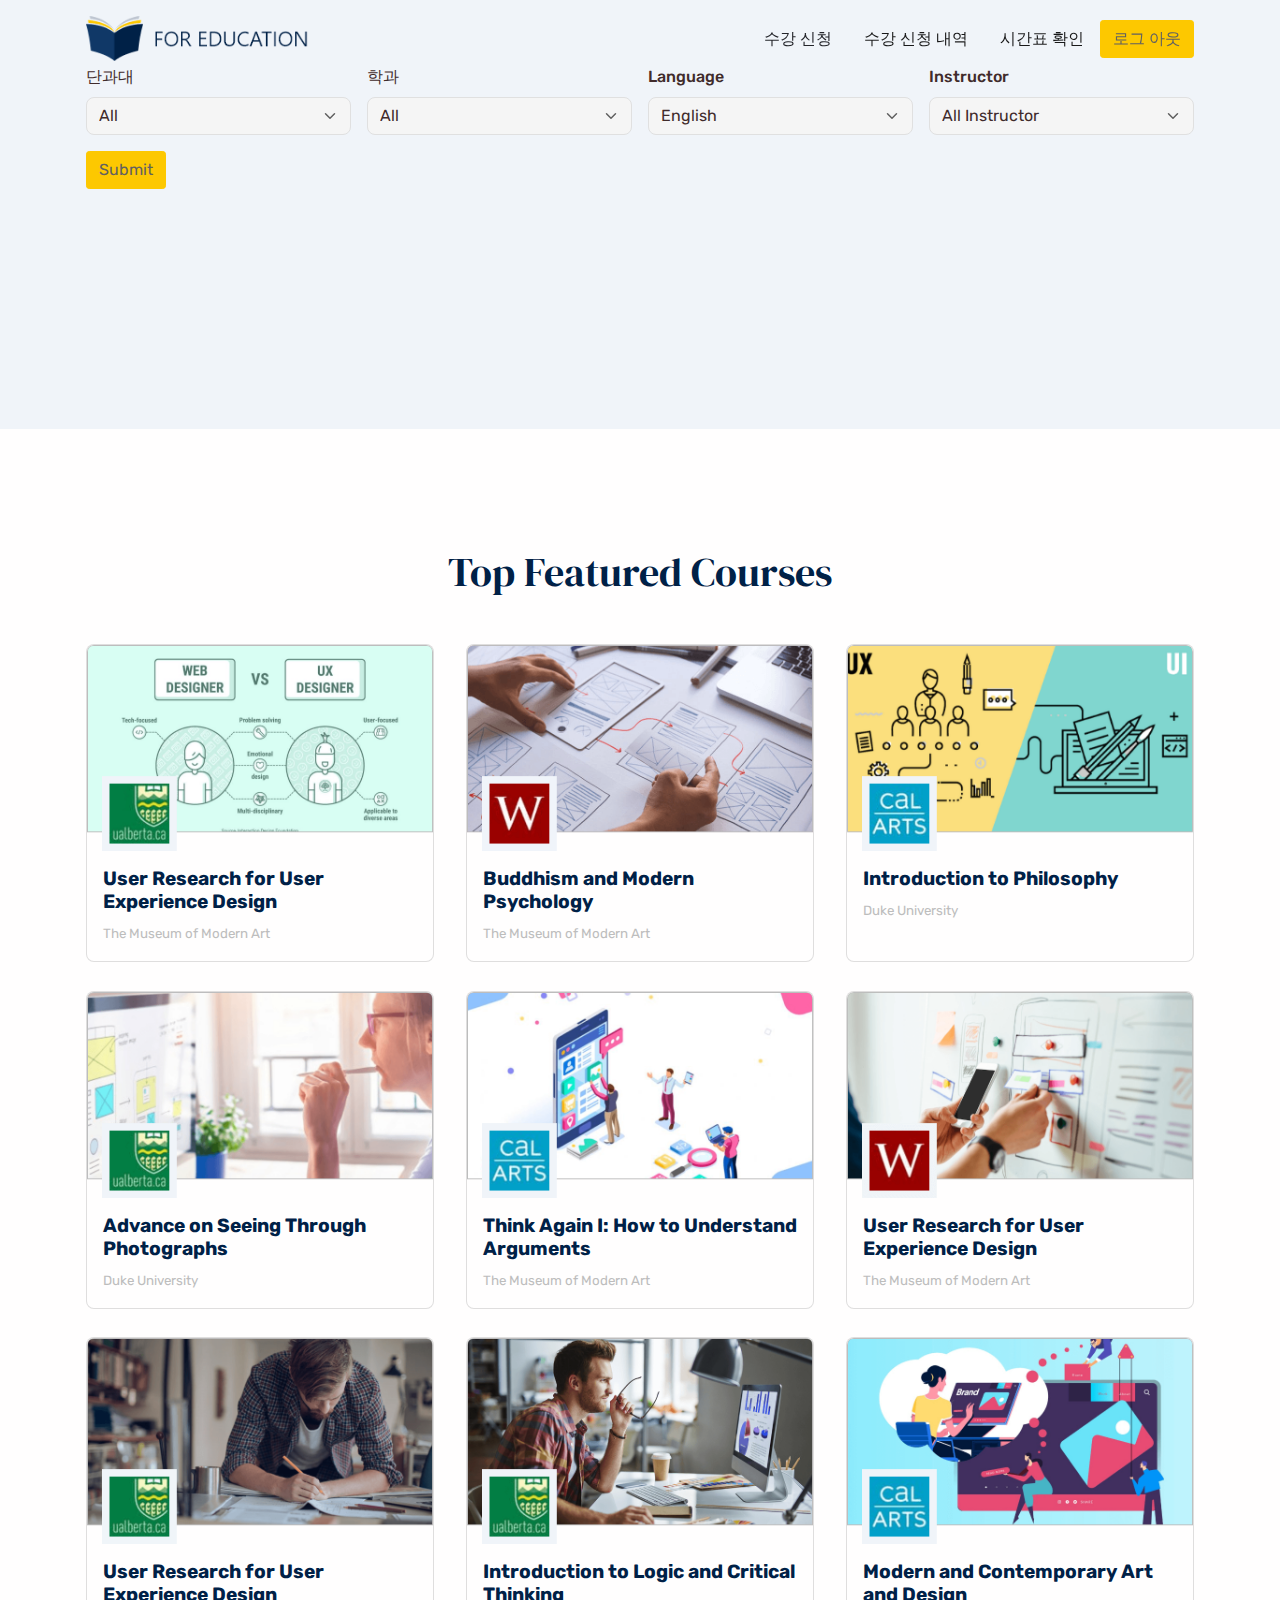
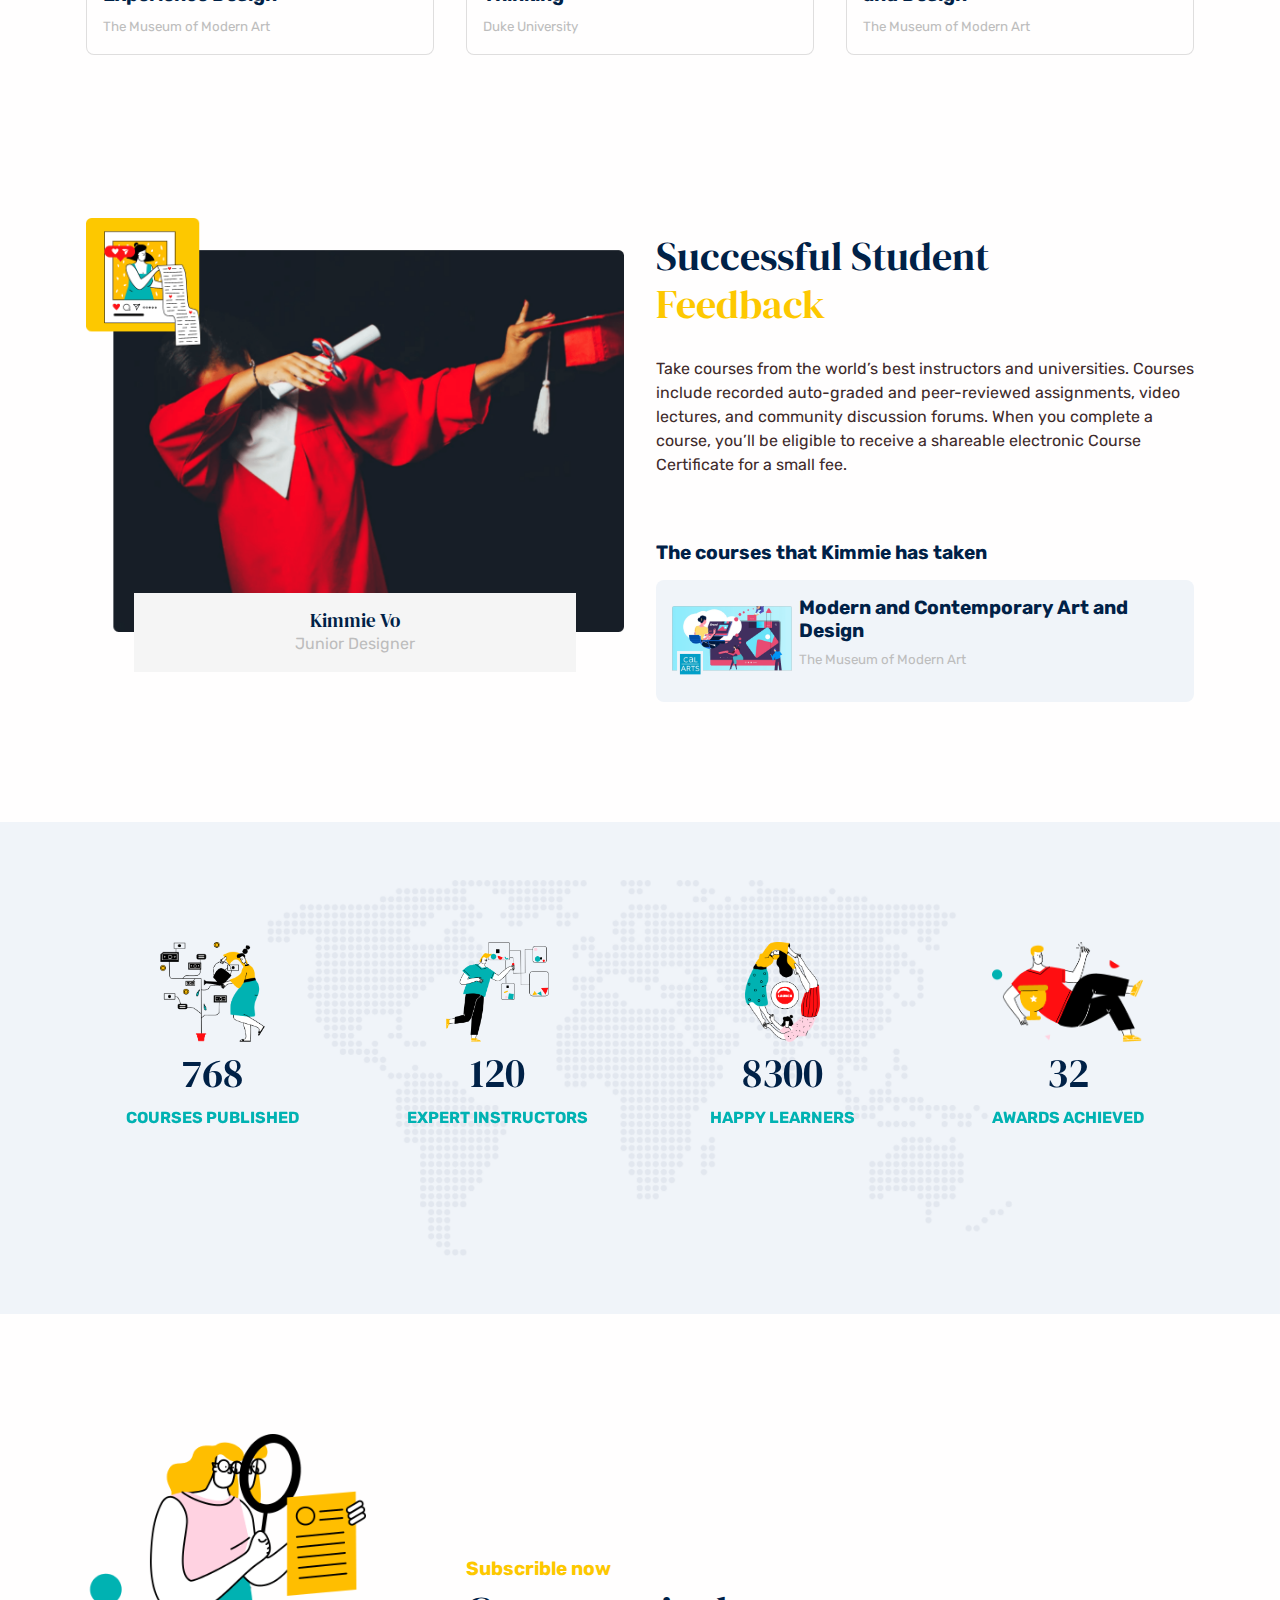
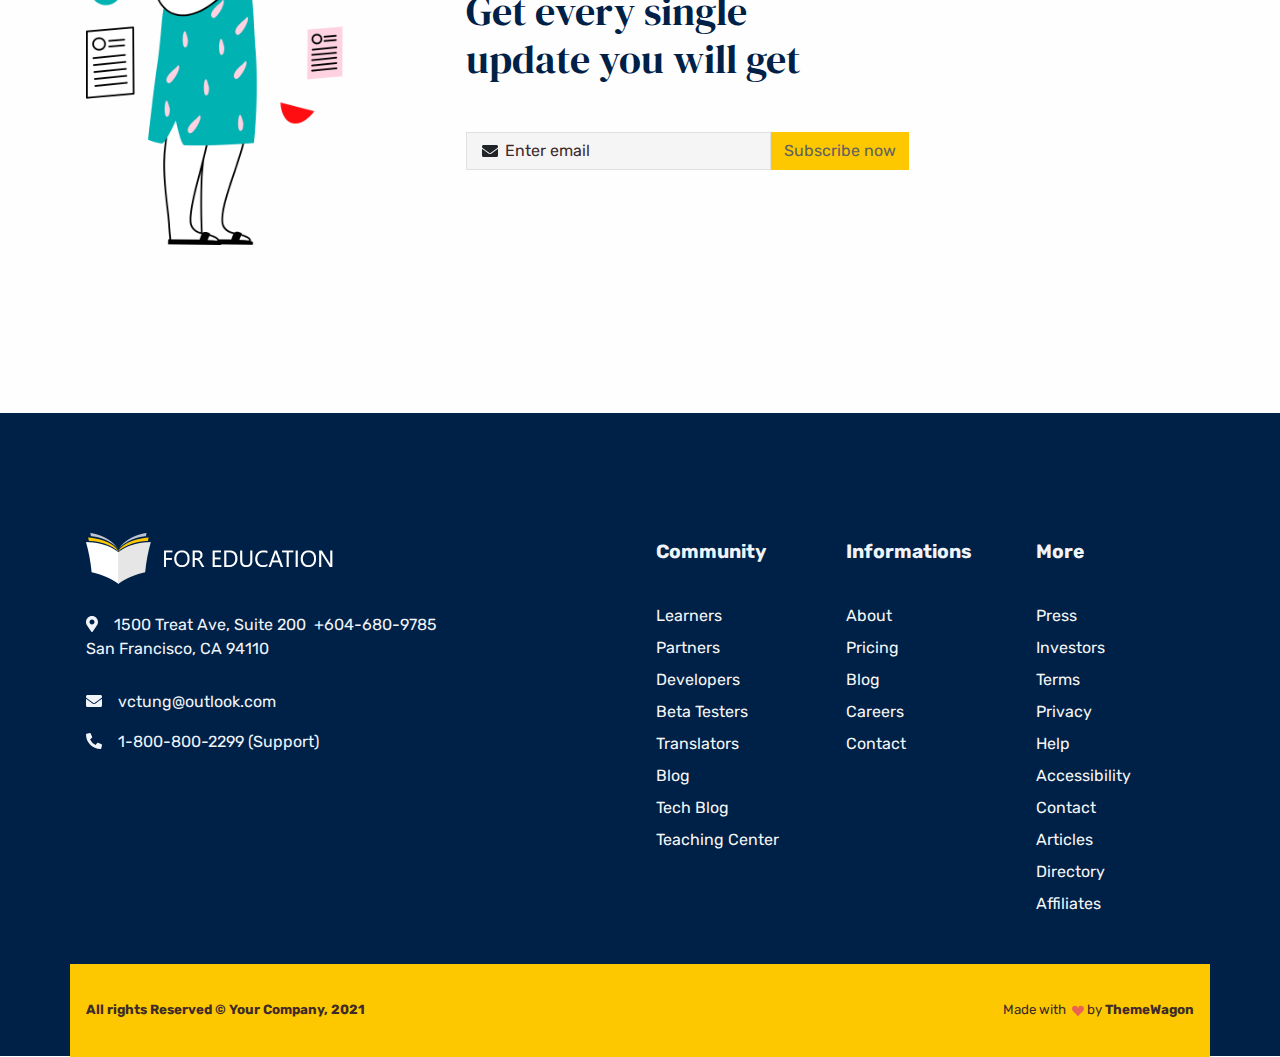
==== public/index.html @ 8fc3b601 "초기" ====
<!DOCTYPE html>
<html lang="en-US" dir="ltr">

  <head>
    <meta charset="utf-8">
    <meta http-equiv="X-UA-Compatible" content="IE=edge">
    <meta name="viewport" content="width=device-width, initial-scale=1">


    <!-- ===============================================-->
    <!--    Document Title-->
    <!-- ===============================================-->
    <title>little squirrel | Landing, Responsive &amp; Business Templatee</title>


    <!-- ===============================================-->
    <!--    Favicons-->
    <!-- ===============================================-->
    <link rel="apple-touch-icon" sizes="180x180" href="assets/img/favicons/apple-touch-icon.png">
    <link rel="icon" type="image/png" sizes="32x32" href="assets/img/favicons/favicon-32x32.png">
    <link rel="icon" type="image/png" sizes="16x16" href="assets/img/favicons/favicon-16x16.png">
    <link rel="shortcut icon" type="image/x-icon" href="assets/img/favicons/favicon.ico">
    <link rel="manifest" href="assets/img/favicons/manifest.json">
    <meta name="msapplication-TileImage" content="assets/img/favicons/mstile-150x150.png">
    <meta name="theme-color" content="#ffffff">


    <!-- ===============================================-->
    <!--    Stylesheets-->
    <!-- ===============================================-->
    <link href="assets/css/theme.css" rel="stylesheet" />

  </head>


  <body>

    <!-- ===============================================-->
    <!--    Main Content-->
    <!-- ===============================================-->
    <main class="main" id="top">




      <nav class="navbar navbar-expand-lg navbar-light sticky-top py-3 d-block" data-navbar-on-scroll="data-navbar-on-scroll">
        <div class="container"><a class="navbar-brand" href="index.html"><img src="assets/img/gallery/logo-n.png" height="45" alt="logo" /></a>
          <button class="navbar-toggler" type="button" data-bs-toggle="collapse" data-bs-target="#navbarSupportedContent" aria-controls="navbarSupportedContent" aria-expanded="false" aria-label="Toggle navigation"><span class="navbar-toggler-icon"> </span></button>
          <div class="collapse navbar-collapse border-top border-lg-0 mt-4 mt-lg-0" id="navbarSupportedContent">
            <ul class="navbar-nav ms-auto pt-2 pt-lg-0 font-base">
              <li class="nav-item px-2"><a class="nav-link active" aria-current="page" href="index.html">수강 신청</a></li>
              <li class="nav-item px-2"><a class="nav-link" aria-current="page" href="pricing.html">수강 신청 내역</a></li>
              <li class="nav-item px-2"><a class="nav-link" aria-current="page" href="web-development.html">시간표 확인</a></li>
            </ul><a class="btn btn-primary order-1 order-lg-0" href="#!">로그 아웃</a>
            
          </div>
        </div>
      </nav>
      


      <!-- ============================================-->
      <!-- <section> begin ============================-->

        
      <section class="py-0" style="margin-top:-5.8rem">

        <div class="container">
          <div class="row">
            
          </div>
        </div>
        <!-- end of .container-->

      </section>


      <section class="pb-11 pt-7 bg-600">

        <div class="container">
          <div class="row">
            <div class="col-12" style="margin-top:300";>
              <form class="row g-3">
                <div class="col-sm-6 col-md-3">
                  <label class="form-label" for="inputCategories">단과대</label>
                  <select class="form-select" id="inputCategories">
                    <option selected="selected">All</option>
                    <option value="1">전자정보대학</option>
                    <option value="1">공과대학</option>
                    <option value="2">의과대학</option>
                    <option value="3">사회과학대학</option>
                    <option value="4">인문대학</option>
                    <option value="5">경영대학</option>
                    <option value="6">농경생명대학</option>
                    <option value="7">생활과학대학</option>
                    <option value="7">수의과학대학</option>
                    <option value="7">약학대학</option>
                    <option value="7">사범대학</option>
                  </select>
                </div>
                <div class="col-sm-6 col-md-3">
                  <label class="form-label" for="inputLevel">학과</label>
                  <select class="form-select" id="inputLevel">
                    <option selected="selected">All</option>
                    <option value="1">소프트웨어학과</option>
                    <option value="2">전기공학과</option>
                    <option value="3">전자공학부</option>
                    <option value="4">지능로봇공학과</option>
                    <option value="5">컴퓨터공학과</option>
                    <option value="6">정보통신학과</option>
                  </select>
                </div>
                <div class="col-sm-6 col-md-3">
                  <label class="form-label" for="inputLanguage">Language</label>
                  <select class="form-select" id="inputLanguage">
                    <option selected="selected">English</option>
                    <option value="1">Bangla</option>
                    <option value="2">Hindi</option>
                  </select>
                </div>
                <div class="col-sm-6 col-md-3">
                  <label class="form-label" for="inputInstructor">Instructor</label>
                  <select class="form-select" id="inputInstructor">
                    <option selected="selected">All Instructor </option>
                  </select>
                </div>
                <div class="col-auto z-index-2">
                  <button class="btn btn-primary" type="submit">Submit</button>
                </div>
              </form>
            </div>
          </div>
        </div>
        <!-- end of .container-->

      </section>


      <section>

        <div class="container">
          <div class="row">
            <h1 class="text-center mb-5"> Top Featured Courses</h1>
            <div class="col-md-4 mb-4">
              <div class="card h-100"><img class="card-img-top w-100" src="assets/img/gallery/design.png" alt="courses" />
                <div class="card-body">
                  <h5 class="font-sans-serif fw-bold fs-md-0 fs-lg-1">User Research for User Experience Design</h5><a class="text-muted fs--1 stretched-link text-decoration-none" href="#!">The Museum of Modern Art</a>
                </div>
              </div>
            </div>
            <div class="col-md-4 mb-4">
              <div class="card h-100"><img class="card-img-top w-100" src="assets/img/gallery/psychology.png" alt="courses" />
                <div class="card-body">
                  <h5 class="font-sans-serif fw-bold fs-md-0 fs-lg-1">Buddhism and Modern Psychology</h5><a class="text-muted fs--1 stretched-link text-decoration-none" href="#!">The Museum of Modern Art</a>
                </div>
              </div>
            </div>
            <div class="col-md-4 mb-4">
              <div class="card h-100"><img class="card-img-top w-100" src="assets/img/gallery/philosophy.png" alt="courses" />
                <div class="card-body">
                  <h5 class="font-sans-serif fw-bold fs-md-0 fs-lg-1">Introduction to Philosophy</h5><a class="text-muted fs--1 stretched-link text-decoration-none" href="#!">Duke University</a>
                </div>
              </div>
            </div>
            <div class="col-md-4 mb-4">
              <div class="card h-100"><img class="card-img-top w-100" src="assets/img/gallery/photographs.png" alt="courses" />
                <div class="card-body">
                  <h5 class="font-sans-serif fw-bold fs-md-0 fs-lg-1">Advance on Seeing Through Photographs</h5><a class="text-muted fs--1 stretched-link text-decoration-none" href="#!">Duke University</a>
                </div>
              </div>
            </div>
            <div class="col-md-4 mb-4">
              <div class="card h-100"><img class="card-img-top w-100" src="assets/img/gallery/arguments.png" alt="courses" />
                <div class="card-body">
                  <h5 class="font-sans-serif fw-bold fs-md-0 fs-lg-1">Think Again I: How to Understand Arguments</h5><a class="text-muted fs--1 stretched-link text-decoration-none" href="#!">The Museum of Modern Art</a>
                </div>
              </div>
            </div>
            <div class="col-md-4 mb-4">
              <div class="card h-100"><img class="card-img-top w-100" src="assets/img/gallery/experience-design.png" alt="courses" />
                <div class="card-body">
                  <h5 class="font-sans-serif fw-bold fs-md-0 fs-lg-1">User Research for User Experience Design</h5><a class="text-muted fs--1 stretched-link text-decoration-none" href="#!">The Museum of Modern Art</a>
                </div>
              </div>
            </div>
            <div class="col-md-4 mb-4">
              <div class="card h-100"><img class="card-img-top w-100" src="assets/img/gallery/user-research.png" alt="courses" />
                <div class="card-body">
                  <h5 class="font-sans-serif fw-bold fs-md-0 fs-lg-1">User Research for User Experience Design</h5><a class="text-muted fs--1 stretched-link text-decoration-none" href="#!">The Museum of Modern Art</a>
                </div>
              </div>
            </div>
            <div class="col-md-4 mb-4">
              <div class="card h-100"><img class="card-img-top w-100" src="assets/img/gallery/critical-thinking.png" alt="courses" />
                <div class="card-body">
                  <h5 class="font-sans-serif fw-bold fs-md-0 fs-lg-1">Introduction to Logic and Critical Thinking</h5><a class="text-muted fs--1 stretched-link text-decoration-none" href="#!">Duke University</a>
                </div>
              </div>
            </div>
            <div class="col-md-4 mb-4">
              <div class="card h-100"><img class="card-img-top w-100" src="assets/img/gallery/art-design.png" alt="courses" />
                <div class="card-body">
                  <h5 class="font-sans-serif fw-bold fs-md-0 fs-lg-1">Modern and Contemporary Art and Design</h5><a class="text-muted fs--1 stretched-link text-decoration-none" href="#!">The Museum of Modern Art</a>
                </div>
              </div>
            </div>
          </div>
        </div>
        <!-- end of .container-->

      </section>
      <!-- <section> close ============================-->
      <!-- ============================================-->




      <!-- ============================================-->
      <!-- <section> begin ============================-->
      <section class="pt-0">

        <div class="container">
          <div class="row h-100 align-items-center">
            <div class="col-md-12 col-lg-6 h-100">
              <div class="card card-span text-white h-100"><img class="w-100" src="assets/img/gallery/student-feedback.png" alt="..." />
                <div class="card-body px-xl-5 px-md-3 pt-0">
                  <div class="d-flex flex-column align-items-center bg-200" style="margin-top:-2.4rem;">
                    <h5 class="mt-3 mb-0">Kimmie Vo</h5>
                    <p class="text-muted">Junior Designer</p>
                  </div>
                </div>
              </div>
            </div>
            <div class="col-md-12 col-lg-6 h-100">
              <h1 class="my-4">Successful Student<br /><span class="text-primary">Feedback</span></h1>
              <p>Take courses from the world’s best instructors and universities. Courses include recorded auto-graded and peer-reviewed assignments, video lectures, and community discussion forums. When you complete a course, you’ll be eligible to receive a shareable electronic Course Certificate for a small fee.</p>
              <div class="mt-6">
                <h5 class="font-sans-serif fw-bold mb-3">The courses that Kimmie has taken</h5>
                <div class="card card-span bg-600">
                  <div class="card-body">
                    <div class="row flex-center gx-0">
                      <div class="col-lg-4 col-xl-3 text-center text-xl-start"><img src="assets/img/gallery/art-design.png" width="120" alt="courses" /></div>
                      <div class="col-lg-8 col-xl-9">
                        <h5 class="font-sans-serif fw-bold">Modern and Contemporary Art and Design</h5>
                        <p class="text-muted fs--1">The Museum of Modern Art</p>
                      </div>
                    </div>
                  </div>
                </div>
              </div>
            </div>
          </div>
        </div>
        <!-- end of .container-->

      </section>
      <!-- <section> close ============================-->
      <!-- ============================================-->


      <section>
        <div class="bg-holder" style="background-image:url(assets/img/gallery/funfacts-2-bg.png);background-position:center;background-size:cover;">
        </div>
        <!--/.bg-holder-->

        <div class="container">
          <div class="row">
            <div class="col-sm-6 col-lg-3 text-center mb-5"><img src="assets/img/gallery/published.png" height="100" alt="..." />
              <h1 class="my-2">768</h1>
              <p class="text-info fw-bold">COURSES PUBLISHED</p>
            </div>
            <div class="col-sm-6 col-lg-3 text-center mb-5"><img src="assets/img/gallery/instructors.png" height="100" alt="..." />
              <h1 class="my-2">120</h1>
              <p class="text-info fw-bold">EXPERT INSTRUCTORS</p>
            </div>
            <div class="col-sm-6 col-lg-3 text-center mb-5"><img src="assets/img/gallery/learners.png" height="100" alt="..." />
              <h1 class="my-2">8300</h1>
              <p class="text-info fw-bold">HAPPY LEARNERS</p>
            </div>
            <div class="col-sm-6 col-lg-3 text-center mb-5"><img src="assets/img/gallery/awards.png" height="100" alt="..." />
              <h1 class="my-2">32</h1>
              <p class="text-info fw-bold">AWARDS ACHIEVED</p>
            </div>
          </div>
        </div>
      </section>


      <!-- ============================================-->
      <!-- <section> begin ============================-->
      <section>

        <div class="container">
          <div class="row align-items-center">
            <div class="col-md-6 col-lg-4 mb-5"><img src="assets/img/gallery/cta.png" width="280" alt="cta" /></div>
            <div class="col-md-6 col-lg-5">
              <h5 class="text-primary font-sans-serif fw-bold">Subscrible now</h5>
              <h1 class="mb-5">Get every single<br />update you will get</h1>
              <form class="row g-0 align-items-center">
                <div class="col">
                  <div class="input-group-icon">
                    <input class="form-control form-little-squirrel-control" type="email" placeholder="Enter email " aria-label="email" /><i class="fas fa-envelope input-box-icon"></i>
                  </div>
                </div>
                <div class="col-auto">
                  <button class="btn btn-primary rounded-0" type="submit">Subscribe now</button>
                </div>
              </form>
            </div>
          </div>
        </div>
        <!-- end of .container-->

      </section>
      <!-- <section> close ============================-->
      <!-- ============================================-->




      <!-- ============================================-->
      <!-- <section> begin ============================-->
      <section class="bg-secondary">

        <div class="container">
          <div class="row">
            <div class="col-12 col-sm-12 col-lg-6 mb-4 order-0 order-sm-0"><a class="text-decoration-none" href="#"><img src="assets/img/gallery/footer-logo.png" height="51" alt="" /></a>
              <p class="text-light my-4"> <i class="fas fa-map-marker-alt me-3"></i><span class="text-light">1500 Treat Ave, Suite 200  &nbsp;</span><a class="text-light" href="tel:+604-680-9785">+604-680-9785</a><br />San Francisco, CA 94110</p>
              <p class="text-light"> <i class="fas fa-envelope me-3"> </i><a class="text-light" href="mailto:vctung@outlook.com">vctung@outlook.com </a></p>
              <p class="text-light"> <i class="fas fa-phone-alt me-3"></i><a class="text-light" href="tel:1-800-800-2299">1-800-800-2299 (Support)</a></p>
            </div>
            <div class="col-6 col-sm-4 col-lg-2 mb-3 order-2 order-sm-1">
              <h5 class="lh-lg fw-bold mb-4 text-light font-sans-serif">Community </h5>
              <ul class="list-unstyled mb-md-4 mb-lg-0">
                <li class="lh-lg"><a class="text-200" href="#!">Learners</a></li>
                <li class="lh-lg"><a class="text-200" href="#!">Partners</a></li>
                <li class="lh-lg"><a class="text-200" href="#!">Developers</a></li>
                <li class="lh-lg"><a class="text-200" href="#!">Beta Testers</a></li>
                <li class="lh-lg"><a class="text-200" href="#!">Translators</a></li>
                <li class="lh-lg"><a class="text-200" href="#!">Blog</a></li>
                <li class="lh-lg"><a class="text-200" href="#!">Tech Blog</a></li>
                <li class="lh-lg"><a class="text-200" href="#!">Teaching Center</a></li>
              </ul>
            </div>
            <div class="col-6 col-sm-4 col-lg-2 mb-3 order-3 order-sm-2">
              <h5 class="lh-lg fw-bold text-light mb-4 font-sans-serif">Informations</h5>
              <ul class="list-unstyled mb-md-4 mb-lg-0">
                <li class="lh-lg"><a class="text-200" href="#!">About</a></li>
                <li class="lh-lg"><a class="text-200" href="#!">Pricing</a></li>
                <li class="lh-lg"><a class="text-200" href="#!">Blog</a></li>
                <li class="lh-lg"><a class="text-200" href="#!">Careers</a></li>
                <li class="lh-lg"><a class="text-200" href="#!">Contact</a></li>
              </ul>
            </div>
            <div class="col-6 col-sm-4 col-lg-2 mb-3 order-3 order-sm-2">
              <h5 class="lh-lg fw-bold text-light mb-4 font-sans-serif"> More</h5>
              <ul class="list-unstyled mb-md-4 mb-lg-0">
                <li class="lh-lg"><a class="text-200" href="#!">Press</a></li>
                <li class="lh-lg"><a class="text-200" href="#!">Investors</a></li>
                <li class="lh-lg"><a class="text-200" href="#!">Terms</a></li>
                <li class="lh-lg"><a class="text-200" href="#!">Privacy</a></li>
                <li class="lh-lg"><a class="text-200" href="#!">Help</a></li>
                <li class="lh-lg"><a class="text-200" href="#!">Accessibility</a></li>
                <li class="lh-lg"><a class="text-200" href="#!">Contact</a></li>
                <li class="lh-lg"><a class="text-200" href="#!">Articles</a></li>
                <li class="lh-lg"><a class="text-200" href="#!">Directory</a></li>
                <li class="lh-lg"><a class="text-200" href="#!">Affiliates</a></li>
              </ul>
            </div>
          </div>
        </div>
        <!-- end of .container-->

      </section>
      <!-- <section> close ============================-->
      <!-- ============================================-->


      <section class="py-0" style="margin-top: -5.8rem;">
        <div class="container bg-primary">
          <div class="row justify-content-md-between justify-content-evenly py-4">
            <div class="col-12 col-sm-8 col-md-6 col-lg-auto text-center text-md-start">
              <p class="fs--1 my-2 fw-bold">All rights Reserved &copy; Your Company, 2021</p>
            </div>
            <div class="col-12 col-sm-8 col-md-6">
              <p class="fs--1 my-2 text-center text-md-end"> Made with&nbsp;
                <svg class="bi bi-suit-heart-fill" xmlns="http://www.w3.org/2000/svg" width="12" height="12" fill="#EB6453" viewBox="0 0 16 16">
                  <path d="M4 1c2.21 0 4 1.755 4 3.92C8 2.755 9.79 1 12 1s4 1.755 4 3.92c0 3.263-3.234 4.414-7.608 9.608a.513.513 0 0 1-.784 0C3.234 9.334 0 8.183 0 4.92 0 2.755 1.79 1 4 1z"></path>
                </svg>&nbsp;by&nbsp;<a class="fw-bold text-900" href="https://themewagon.com/" target="_blank">ThemeWagon </a>
              </p>
            </div>
          </div>
        </div>
      </section>
    </main>
    <!-- ===============================================-->
    <!--    End of Main Content-->
    <!-- ===============================================-->




    <!-- ===============================================-->
    <!--    JavaScripts-->
    <!-- ===============================================-->
    <script src="vendors/@popperjs/popper.min.js"></script>
    <script src="vendors/bootstrap/bootstrap.min.js"></script>
    <script src="vendors/is/is.min.js"></script>
    <script src="https://polyfill.io/v3/polyfill.min.js?features=window.scroll"></script>
    <script src="vendors/fontawesome/all.min.js"></script>
    <script src="assets/js/theme.js"></script>

    <link href="https://fonts.googleapis.com/css2?family=DM+Serif+Display&amp;family=Rubik:wght@300;400;500;600;700;800&amp;display=swap" rel="stylesheet">
  </body>

</html>
---- public/assets/css/theme.css ----
/* -------------------------------------------------------------------------- */
/*                                 Theme                                      */
/* -------------------------------------------------------------------------- */
/* prettier-ignore */
/* -------------------------------------------------------------------------- */
/*                                  Utilities                                 */
/* -------------------------------------------------------------------------- */
/*-----------------------------------------------
|   Bootstrap Styles
-----------------------------------------------*/
/*!
 * Bootstrap v5.0.0-alpha1 (https://getbootstrap.com/)
 * Copyright 2011-2020 The Bootstrap Authors
 * Copyright 2011-2020 Twitter, Inc.
 * Licensed under MIT (https://github.com/twbs/bootstrap/blob/main/LICENSE)
 */
:root {
  --bs-blue: #002147;
  --bs-indigo: #6237FF;
  --bs-purple: #A1B0FC;
  --bs-pink: #D42DA3;
  --bs-red: #EE4D47;
  --bs-orange: #F17228;
  --bs-yellow: #FDC800;
  --bs-green: #79B93C;
  --bs-teal: #53F283;
  --bs-cyan: #00B2B2;
  --bs-white: #FFFEFE;
  --bs-gray: #F0F4F9;
  --bs-gray-dark: #616161;
  --bs-primary: #FDC800;
  --bs-secondary: #002147;
  --bs-success: #79B93C;
  --bs-info: #00B2B2;
  --bs-warning: #FDC800;
  --bs-danger: #EE4D47;
  --bs-light: #F0F4F9;
  --bs-dark: #23242A;
  --bs-font-sans-serif: "Rubik", "Open Sans", -apple-system, BlinkMacSystemFont, "Segoe UI", "Helvetica Neue", Arial, sans-serif, "Apple Color Emoji", "Segoe UI Emoji", "Segoe UI Symbol";
  --bs-font-monospace: "SFMono-Regular", Menlo, Monaco, Consolas, "Liberation Mono", "Courier New", monospace;
  --bs-gradient: linear-gradient(180deg, rgba(255, 254, 254, 0.15), rgba(255, 254, 254, 0));
}

*,
*::before,
*::after {
  -webkit-box-sizing: border-box;
  box-sizing: border-box;
}

@media (prefers-reduced-motion: no-preference) {
  :root {
    scroll-behavior: smooth;
  }
}

body {
  margin: 0;
  font-family: "Rubik", -apple-system, BlinkMacSystemFont, "Segoe UI", "Helvetica Neue", Arial, sans-serif, "Apple Color Emoji", "Segoe UI Emoji", "Segoe UI Symbol";
  font-size: 1rem;
  font-weight: 400;
  line-height: 1.5;
  color: #402B2B;
  background-color: #FFFEFE;
  -webkit-text-size-adjust: 100%;
  -webkit-tap-highlight-color: rgba(0, 0, 0, 0);
}

hr {
  margin: 1rem 0;
  color: #EEEEEE;
  background-color: currentColor;
  border: 0;
  opacity: 1;
}

hr:not([size]) {
  height: 1px;
}

h1, .h1, h2, .h2, h3, .h3, h4, .h4, h5, .h5, h6, .h6 {
  margin-top: 0;
  margin-bottom: 0.5rem;
  font-family: "DM Serif Display", cursive;
  font-weight: 300;
  line-height: 1.2;
  color: #002147;
}

h1, .h1 {
  font-size: calc(1.37383rem + 1.48598vw);
}

@media (min-width: 1200px) {
  h1, .h1 {
    font-size: 2.48832rem;
  }
}

h2, .h2 {
  font-size: calc(1.33236rem + 0.98832vw);
}

@media (min-width: 1200px) {
  h2, .h2 {
    font-size: 2.0736rem;
  }
}

h3, .h3 {
  font-size: calc(1.2978rem + 0.5736vw);
}

@media (min-width: 1200px) {
  h3, .h3 {
    font-size: 1.728rem;
  }
}

h4, .h4 {
  font-size: calc(1.269rem + 0.228vw);
}

@media (min-width: 1200px) {
  h4, .h4 {
    font-size: 1.44rem;
  }
}

h5, .h5 {
  font-size: 1.2rem;
}

h6, .h6 {
  font-size: 0.83333rem;
}

p {
  margin-top: 0;
  margin-bottom: 1rem;
}

abbr[title],
abbr[data-bs-original-title] {
  -webkit-text-decoration: underline dotted;
  text-decoration: underline dotted;
  cursor: help;
  -webkit-text-decoration-skip-ink: none;
  text-decoration-skip-ink: none;
}

address {
  margin-bottom: 1rem;
  font-style: normal;
  line-height: inherit;
}

ol,
ul {
  padding-left: 2rem;
}

ol,
ul,
dl {
  margin-top: 0;
  margin-bottom: 1rem;
}

ol ol,
ul ul,
ol ul,
ul ol {
  margin-bottom: 0;
}

dt {
  font-weight: 700;
}

dd {
  margin-bottom: .5rem;
  margin-left: 0;
}

blockquote {
  margin: 0 0 1rem;
}

b,
strong {
  font-weight: 800;
}

small, .small {
  font-size: 75%;
}

mark, .mark {
  padding: 0.2em;
  background-color: #fcf8e3;
}

sub,
sup {
  position: relative;
  font-size: 0.75em;
  line-height: 0;
  vertical-align: baseline;
}

sub {
  bottom: -.25em;
}

sup {
  top: -.5em;
}

a {
  color: #BDBDBD;
  text-decoration: none;
}

a:hover {
  color: #FDC800;
  text-decoration: underline;
}

a:not([href]):not([class]), a:not([href]):not([class]):hover {
  color: inherit;
  text-decoration: none;
}

pre,
code,
kbd,
samp {
  font-family: var(--bs-font-monospace);
  font-size: 1em;
  direction: ltr /* rtl:ignore */;
  unicode-bidi: bidi-override;
}

pre {
  display: block;
  margin-top: 0;
  margin-bottom: 1rem;
  overflow: auto;
  font-size: 75%;
}

pre code {
  font-size: inherit;
  color: inherit;
  word-break: normal;
}

code {
  font-size: 75%;
  color: #D42DA3;
  word-wrap: break-word;
}

a > code {
  color: inherit;
}

kbd {
  padding: 0.2rem 0.4rem;
  font-size: 75%;
  color: #FFFEFE;
  background-color: #402B2B;
  border-radius: 0.25rem;
}

kbd kbd {
  padding: 0;
  font-size: 1em;
  font-weight: 700;
}

figure {
  margin: 0 0 1rem;
}

img,
svg {
  vertical-align: middle;
}

table {
  caption-side: bottom;
  border-collapse: collapse;
}

caption {
  padding-top: 0.5rem;
  padding-bottom: 0.5rem;
  color: #BDBDBD;
  text-align: left;
}

th {
  text-align: inherit;
  text-align: -webkit-match-parent;
}

thead,
tbody,
tfoot,
tr,
td,
th {
  border-color: inherit;
  border-style: solid;
  border-width: 0;
}

label {
  display: inline-block;
}

button {
  border-radius: 0;
}

button:focus:not(:focus-visible) {
  outline: 0;
}

input,
button,
select,
optgroup,
textarea {
  margin: 0;
  font-family: inherit;
  font-size: inherit;
  line-height: inherit;
}

button,
select {
  text-transform: none;
}

[role="button"] {
  cursor: pointer;
}

select {
  word-wrap: normal;
}

select:disabled {
  opacity: 1;
}

[list]::-webkit-calendar-picker-indicator {
  display: none;
}

button,
[type="button"],
[type="reset"],
[type="submit"] {
  -webkit-appearance: button;
}

button:not(:disabled),
[type="button"]:not(:disabled),
[type="reset"]:not(:disabled),
[type="submit"]:not(:disabled) {
  cursor: pointer;
}

::-moz-focus-inner {
  padding: 0;
  border-style: none;
}

textarea {
  resize: vertical;
}

fieldset {
  min-width: 0;
  padding: 0;
  margin: 0;
  border: 0;
}

legend {
  float: left;
  width: 100%;
  padding: 0;
  margin-bottom: 0.5rem;
  font-size: calc(1.275rem + 0.3vw);
  line-height: inherit;
}

@media (min-width: 1200px) {
  legend {
    font-size: 1.5rem;
  }
}

legend + * {
  clear: left;
}

::-webkit-datetime-edit-fields-wrapper,
::-webkit-datetime-edit-text,
::-webkit-datetime-edit-minute,
::-webkit-datetime-edit-hour-field,
::-webkit-datetime-edit-day-field,
::-webkit-datetime-edit-month-field,
::-webkit-datetime-edit-year-field {
  padding: 0;
}

::-webkit-inner-spin-button {
  height: auto;
}

[type="search"] {
  outline-offset: -2px;
  -webkit-appearance: textfield;
}

/* rtl:raw:
[type="tel"],
[type="url"],
[type="email"],
[type="number"] {
  direction: ltr;
}
*/
::-webkit-search-decoration {
  -webkit-appearance: none;
}

::-webkit-color-swatch-wrapper {
  padding: 0;
}

::file-selector-button {
  font: inherit;
}

::-webkit-file-upload-button {
  font: inherit;
  -webkit-appearance: button;
}

output {
  display: inline-block;
}

iframe {
  border: 0;
}

summary {
  display: list-item;
  cursor: pointer;
}

progress {
  vertical-align: baseline;
}

[hidden] {
  display: none !important;
}

.lead {
  font-size: 1.2rem;
  font-weight: 400;
}

.display-1 {
  font-size: calc(1.55498rem + 3.65978vw);
  font-weight: 900;
  line-height: 1;
}

@media (min-width: 1200px) {
  .display-1 {
    font-size: 4.29982rem;
  }
}

.display-2 {
  font-size: calc(1.48332rem + 2.79982vw);
  font-weight: 900;
  line-height: 1;
}

@media (min-width: 1200px) {
  .display-2 {
    font-size: 3.58318rem;
  }
}

.display-3 {
  font-size: calc(1.4236rem + 2.08318vw);
  font-weight: 900;
  line-height: 1;
}

@media (min-width: 1200px) {
  .display-3 {
    font-size: 2.98598rem;
  }
}

.display-4 {
  font-size: calc(1.37383rem + 1.48598vw);
  font-weight: 900;
  line-height: 1;
}

@media (min-width: 1200px) {
  .display-4 {
    font-size: 2.48832rem;
  }
}

.display-5 {
  font-size: calc(1.33236rem + 0.98832vw);
  font-weight: 900;
  line-height: 1;
}

@media (min-width: 1200px) {
  .display-5 {
    font-size: 2.0736rem;
  }
}

.display-6 {
  font-size: calc(1.2978rem + 0.5736vw);
  font-weight: 900;
  line-height: 1;
}

@media (min-width: 1200px) {
  .display-6 {
    font-size: 1.728rem;
  }
}

.list-unstyled {
  padding-left: 0;
  list-style: none;
}

.list-inline {
  padding-left: 0;
  list-style: none;
}

.list-inline-item {
  display: inline-block;
}

.list-inline-item:not(:last-child) {
  margin-right: 0.5rem;
}

.initialism {
  font-size: 75%;
  text-transform: uppercase;
}

.blockquote {
  margin-bottom: 1rem;
  font-size: 1.2rem;
}

.blockquote > :last-child {
  margin-bottom: 0;
}

.blockquote-footer {
  margin-top: -1rem;
  margin-bottom: 1rem;
  font-size: 75%;
  color: #F0F4F9;
}

.blockquote-footer::before {
  content: "\2014\00A0";
}

.img-fluid {
  max-width: 100%;
  height: auto;
}

.img-thumbnail {
  padding: 0.25rem;
  background-color: #FFFEFE;
  border: 1px solid #EEEEEE;
  border-radius: 0.5rem;
  max-width: 100%;
  height: auto;
}

.figure {
  display: inline-block;
}

.figure-img {
  margin-bottom: 0.5rem;
  line-height: 1;
}

.figure-caption {
  font-size: 75%;
  color: #F0F4F9;
}

.container,
.container-fluid,
.container-sm,
.container-md,
.container-lg,
.container-xl,
.container-xxl {
  width: 100%;
  padding-right: var(--bs-gutter-x, 1rem);
  padding-left: var(--bs-gutter-x, 1rem);
  margin-right: auto;
  margin-left: auto;
}

@media (min-width: 576px) {
  .container, .container-sm {
    max-width: 540px;
  }
}

@media (min-width: 768px) {
  .container, .container-sm, .container-md {
    max-width: 720px;
  }
}

@media (min-width: 992px) {
  .container, .container-sm, .container-md, .container-lg {
    max-width: 960px;
  }
}

@media (min-width: 1200px) {
  .container, .container-sm, .container-md, .container-lg, .container-xl {
    max-width: 1140px;
  }
}

@media (min-width: 1540px) {
  .container, .container-sm, .container-md, .container-lg, .container-xl, .container-xxl {
    max-width: 1480px;
  }
}

.row {
  --bs-gutter-x: 2rem;
  --bs-gutter-y: 0;
  display: -webkit-box;
  display: -ms-flexbox;
  display: flex;
  -ms-flex-wrap: wrap;
  flex-wrap: wrap;
  margin-top: calc(var(--bs-gutter-y) * -1);
  margin-right: calc(var(--bs-gutter-x) / -2);
  margin-left: calc(var(--bs-gutter-x) / -2);
}

.row > * {
  -ms-flex-negative: 0;
  flex-shrink: 0;
  width: 100%;
  max-width: 100%;
  padding-right: calc(var(--bs-gutter-x) / 2);
  padding-left: calc(var(--bs-gutter-x) / 2);
  margin-top: var(--bs-gutter-y);
}

.col {
  -webkit-box-flex: 1;
  -ms-flex: 1 0 0%;
  flex: 1 0 0%;
}

.row-cols-auto > * {
  -webkit-box-flex: 0;
  -ms-flex: 0 0 auto;
  flex: 0 0 auto;
  width: auto;
}

.row-cols-1 > * {
  -webkit-box-flex: 0;
  -ms-flex: 0 0 auto;
  flex: 0 0 auto;
  width: 100%;
}

.row-cols-2 > * {
  -webkit-box-flex: 0;
  -ms-flex: 0 0 auto;
  flex: 0 0 auto;
  width: 50%;
}

.row-cols-3 > * {
  -webkit-box-flex: 0;
  -ms-flex: 0 0 auto;
  flex: 0 0 auto;
  width: 33.33333%;
}

.row-cols-4 > * {
  -webkit-box-flex: 0;
  -ms-flex: 0 0 auto;
  flex: 0 0 auto;
  width: 25%;
}

.row-cols-5 > * {
  -webkit-box-flex: 0;
  -ms-flex: 0 0 auto;
  flex: 0 0 auto;
  width: 20%;
}

.row-cols-6 > * {
  -webkit-box-flex: 0;
  -ms-flex: 0 0 auto;
  flex: 0 0 auto;
  width: 16.66667%;
}

.col-auto {
  -webkit-box-flex: 0;
  -ms-flex: 0 0 auto;
  flex: 0 0 auto;
  width: auto;
}

.col-1 {
  -webkit-box-flex: 0;
  -ms-flex: 0 0 auto;
  flex: 0 0 auto;
  width: 8.33333%;
}

.col-2 {
  -webkit-box-flex: 0;
  -ms-flex: 0 0 auto;
  flex: 0 0 auto;
  width: 16.66667%;
}

.col-3 {
  -webkit-box-flex: 0;
  -ms-flex: 0 0 auto;
  flex: 0 0 auto;
  width: 25%;
}

.col-4 {
  -webkit-box-flex: 0;
  -ms-flex: 0 0 auto;
  flex: 0 0 auto;
  width: 33.33333%;
}

.col-5 {
  -webkit-box-flex: 0;
  -ms-flex: 0 0 auto;
  flex: 0 0 auto;
  width: 41.66667%;
}

.col-6 {
  -webkit-box-flex: 0;
  -ms-flex: 0 0 auto;
  flex: 0 0 auto;
  width: 50%;
}

.col-7 {
  -webkit-box-flex: 0;
  -ms-flex: 0 0 auto;
  flex: 0 0 auto;
  width: 58.33333%;
}

.col-8 {
  -webkit-box-flex: 0;
  -ms-flex: 0 0 auto;
  flex: 0 0 auto;
  width: 66.66667%;
}

.col-9 {
  -webkit-box-flex: 0;
  -ms-flex: 0 0 auto;
  flex: 0 0 auto;
  width: 75%;
}

.col-10 {
  -webkit-box-flex: 0;
  -ms-flex: 0 0 auto;
  flex: 0 0 auto;
  width: 83.33333%;
}

.col-11 {
  -webkit-box-flex: 0;
  -ms-flex: 0 0 auto;
  flex: 0 0 auto;
  width: 91.66667%;
}

.col-12 {
  -webkit-box-flex: 0;
  -ms-flex: 0 0 auto;
  flex: 0 0 auto;
  width: 100%;
}

.offset-1 {
  margin-left: 8.33333%;
}

.offset-2 {
  margin-left: 16.66667%;
}

.offset-3 {
  margin-left: 25%;
}

.offset-4 {
  margin-left: 33.33333%;
}

.offset-5 {
  margin-left: 41.66667%;
}

.offset-6 {
  margin-left: 50%;
}

.offset-7 {
  margin-left: 58.33333%;
}

.offset-8 {
  margin-left: 66.66667%;
}

.offset-9 {
  margin-left: 75%;
}

.offset-10 {
  margin-left: 83.33333%;
}

.offset-11 {
  margin-left: 91.66667%;
}

.g-0,
.gx-0 {
  --bs-gutter-x: 0;
}

.g-0,
.gy-0 {
  --bs-gutter-y: 0;
}

.g-1,
.gx-1 {
  --bs-gutter-x: 0.25rem;
}

.g-1,
.gy-1 {
  --bs-gutter-y: 0.25rem;
}

.g-2,
.gx-2 {
  --bs-gutter-x: 0.5rem;
}

.g-2,
.gy-2 {
  --bs-gutter-y: 0.5rem;
}

.g-3,
.gx-3 {
  --bs-gutter-x: 1rem;
}

.g-3,
.gy-3 {
  --bs-gutter-y: 1rem;
}

.g-4,
.gx-4 {
  --bs-gutter-x: 1.8rem;
}

.g-4,
.gy-4 {
  --bs-gutter-y: 1.8rem;
}

.g-5,
.gx-5 {
  --bs-gutter-x: 3rem;
}

.g-5,
.gy-5 {
  --bs-gutter-y: 3rem;
}

.g-6,
.gx-6 {
  --bs-gutter-x: 4rem;
}

.g-6,
.gy-6 {
  --bs-gutter-y: 4rem;
}

.g-7,
.gx-7 {
  --bs-gutter-x: 5rem;
}

.g-7,
.gy-7 {
  --bs-gutter-y: 5rem;
}

.g-8,
.gx-8 {
  --bs-gutter-x: 7.5rem;
}

.g-8,
.gy-8 {
  --bs-gutter-y: 7.5rem;
}

.g-9,
.gx-9 {
  --bs-gutter-x: 10rem;
}

.g-9,
.gy-9 {
  --bs-gutter-y: 10rem;
}

.g-10,
.gx-10 {
  --bs-gutter-x: 12.5rem;
}

.g-10,
.gy-10 {
  --bs-gutter-y: 12.5rem;
}

.g-11,
.gx-11 {
  --bs-gutter-x: 15rem;
}

.g-11,
.gy-11 {
  --bs-gutter-y: 15rem;
}

@media (min-width: 576px) {
  .col-sm {
    -webkit-box-flex: 1;
    -ms-flex: 1 0 0%;
    flex: 1 0 0%;
  }
  .row-cols-sm-auto > * {
    -webkit-box-flex: 0;
    -ms-flex: 0 0 auto;
    flex: 0 0 auto;
    width: auto;
  }
  .row-cols-sm-1 > * {
    -webkit-box-flex: 0;
    -ms-flex: 0 0 auto;
    flex: 0 0 auto;
    width: 100%;
  }
  .row-cols-sm-2 > * {
    -webkit-box-flex: 0;
    -ms-flex: 0 0 auto;
    flex: 0 0 auto;
    width: 50%;
  }
  .row-cols-sm-3 > * {
    -webkit-box-flex: 0;
    -ms-flex: 0 0 auto;
    flex: 0 0 auto;
    width: 33.33333%;
  }
  .row-cols-sm-4 > * {
    -webkit-box-flex: 0;
    -ms-flex: 0 0 auto;
    flex: 0 0 auto;
    width: 25%;
  }
  .row-cols-sm-5 > * {
    -webkit-box-flex: 0;
    -ms-flex: 0 0 auto;
    flex: 0 0 auto;
    width: 20%;
  }
  .row-cols-sm-6 > * {
    -webkit-box-flex: 0;
    -ms-flex: 0 0 auto;
    flex: 0 0 auto;
    width: 16.66667%;
  }
  .col-sm-auto {
    -webkit-box-flex: 0;
    -ms-flex: 0 0 auto;
    flex: 0 0 auto;
    width: auto;
  }
  .col-sm-1 {
    -webkit-box-flex: 0;
    -ms-flex: 0 0 auto;
    flex: 0 0 auto;
    width: 8.33333%;
  }
  .col-sm-2 {
    -webkit-box-flex: 0;
    -ms-flex: 0 0 auto;
    flex: 0 0 auto;
    width: 16.66667%;
  }
  .col-sm-3 {
    -webkit-box-flex: 0;
    -ms-flex: 0 0 auto;
    flex: 0 0 auto;
    width: 25%;
  }
  .col-sm-4 {
    -webkit-box-flex: 0;
    -ms-flex: 0 0 auto;
    flex: 0 0 auto;
    width: 33.33333%;
  }
  .col-sm-5 {
    -webkit-box-flex: 0;
    -ms-flex: 0 0 auto;
    flex: 0 0 auto;
    width: 41.66667%;
  }
  .col-sm-6 {
    -webkit-box-flex: 0;
    -ms-flex: 0 0 auto;
    flex: 0 0 auto;
    width: 50%;
  }
  .col-sm-7 {
    -webkit-box-flex: 0;
    -ms-flex: 0 0 auto;
    flex: 0 0 auto;
    width: 58.33333%;
  }
  .col-sm-8 {
    -webkit-box-flex: 0;
    -ms-flex: 0 0 auto;
    flex: 0 0 auto;
    width: 66.66667%;
  }
  .col-sm-9 {
    -webkit-box-flex: 0;
    -ms-flex: 0 0 auto;
    flex: 0 0 auto;
    width: 75%;
  }
  .col-sm-10 {
    -webkit-box-flex: 0;
    -ms-flex: 0 0 auto;
    flex: 0 0 auto;
    width: 83.33333%;
  }
  .col-sm-11 {
    -webkit-box-flex: 0;
    -ms-flex: 0 0 auto;
    flex: 0 0 auto;
    width: 91.66667%;
  }
  .col-sm-12 {
    -webkit-box-flex: 0;
    -ms-flex: 0 0 auto;
    flex: 0 0 auto;
    width: 100%;
  }
  .offset-sm-0 {
    margin-left: 0;
  }
  .offset-sm-1 {
    margin-left: 8.33333%;
  }
  .offset-sm-2 {
    margin-left: 16.66667%;
  }
  .offset-sm-3 {
    margin-left: 25%;
  }
  .offset-sm-4 {
    margin-left: 33.33333%;
  }
  .offset-sm-5 {
    margin-left: 41.66667%;
  }
  .offset-sm-6 {
    margin-left: 50%;
  }
  .offset-sm-7 {
    margin-left: 58.33333%;
  }
  .offset-sm-8 {
    margin-left: 66.66667%;
  }
  .offset-sm-9 {
    margin-left: 75%;
  }
  .offset-sm-10 {
    margin-left: 83.33333%;
  }
  .offset-sm-11 {
    margin-left: 91.66667%;
  }
  .g-sm-0,
  .gx-sm-0 {
    --bs-gutter-x: 0;
  }
  .g-sm-0,
  .gy-sm-0 {
    --bs-gutter-y: 0;
  }
  .g-sm-1,
  .gx-sm-1 {
    --bs-gutter-x: 0.25rem;
  }
  .g-sm-1,
  .gy-sm-1 {
    --bs-gutter-y: 0.25rem;
  }
  .g-sm-2,
  .gx-sm-2 {
    --bs-gutter-x: 0.5rem;
  }
  .g-sm-2,
  .gy-sm-2 {
    --bs-gutter-y: 0.5rem;
  }
  .g-sm-3,
  .gx-sm-3 {
    --bs-gutter-x: 1rem;
  }
  .g-sm-3,
  .gy-sm-3 {
    --bs-gutter-y: 1rem;
  }
  .g-sm-4,
  .gx-sm-4 {
    --bs-gutter-x: 1.8rem;
  }
  .g-sm-4,
  .gy-sm-4 {
    --bs-gutter-y: 1.8rem;
  }
  .g-sm-5,
  .gx-sm-5 {
    --bs-gutter-x: 3rem;
  }
  .g-sm-5,
  .gy-sm-5 {
    --bs-gutter-y: 3rem;
  }
  .g-sm-6,
  .gx-sm-6 {
    --bs-gutter-x: 4rem;
  }
  .g-sm-6,
  .gy-sm-6 {
    --bs-gutter-y: 4rem;
  }
  .g-sm-7,
  .gx-sm-7 {
    --bs-gutter-x: 5rem;
  }
  .g-sm-7,
  .gy-sm-7 {
    --bs-gutter-y: 5rem;
  }
  .g-sm-8,
  .gx-sm-8 {
    --bs-gutter-x: 7.5rem;
  }
  .g-sm-8,
  .gy-sm-8 {
    --bs-gutter-y: 7.5rem;
  }
  .g-sm-9,
  .gx-sm-9 {
    --bs-gutter-x: 10rem;
  }
  .g-sm-9,
  .gy-sm-9 {
    --bs-gutter-y: 10rem;
  }
  .g-sm-10,
  .gx-sm-10 {
    --bs-gutter-x: 12.5rem;
  }
  .g-sm-10,
  .gy-sm-10 {
    --bs-gutter-y: 12.5rem;
  }
  .g-sm-11,
  .gx-sm-11 {
    --bs-gutter-x: 15rem;
  }
  .g-sm-11,
  .gy-sm-11 {
    --bs-gutter-y: 15rem;
  }
}

@media (min-width: 768px) {
  .col-md {
    -webkit-box-flex: 1;
    -ms-flex: 1 0 0%;
    flex: 1 0 0%;
  }
  .row-cols-md-auto > * {
    -webkit-box-flex: 0;
    -ms-flex: 0 0 auto;
    flex: 0 0 auto;
    width: auto;
  }
  .row-cols-md-1 > * {
    -webkit-box-flex: 0;
    -ms-flex: 0 0 auto;
    flex: 0 0 auto;
    width: 100%;
  }
  .row-cols-md-2 > * {
    -webkit-box-flex: 0;
    -ms-flex: 0 0 auto;
    flex: 0 0 auto;
    width: 50%;
  }
  .row-cols-md-3 > * {
    -webkit-box-flex: 0;
    -ms-flex: 0 0 auto;
    flex: 0 0 auto;
    width: 33.33333%;
  }
  .row-cols-md-4 > * {
    -webkit-box-flex: 0;
    -ms-flex: 0 0 auto;
    flex: 0 0 auto;
    width: 25%;
  }
  .row-cols-md-5 > * {
    -webkit-box-flex: 0;
    -ms-flex: 0 0 auto;
    flex: 0 0 auto;
    width: 20%;
  }
  .row-cols-md-6 > * {
    -webkit-box-flex: 0;
    -ms-flex: 0 0 auto;
    flex: 0 0 auto;
    width: 16.66667%;
  }
  .col-md-auto {
    -webkit-box-flex: 0;
    -ms-flex: 0 0 auto;
    flex: 0 0 auto;
    width: auto;
  }
  .col-md-1 {
    -webkit-box-flex: 0;
    -ms-flex: 0 0 auto;
    flex: 0 0 auto;
    width: 8.33333%;
  }
  .col-md-2 {
    -webkit-box-flex: 0;
    -ms-flex: 0 0 auto;
    flex: 0 0 auto;
    width: 16.66667%;
  }
  .col-md-3 {
    -webkit-box-flex: 0;
    -ms-flex: 0 0 auto;
    flex: 0 0 auto;
    width: 25%;
  }
  .col-md-4 {
    -webkit-box-flex: 0;
    -ms-flex: 0 0 auto;
    flex: 0 0 auto;
    width: 33.33333%;
  }
  .col-md-5 {
    -webkit-box-flex: 0;
    -ms-flex: 0 0 auto;
    flex: 0 0 auto;
    width: 41.66667%;
  }
  .col-md-6 {
    -webkit-box-flex: 0;
    -ms-flex: 0 0 auto;
    flex: 0 0 auto;
    width: 50%;
  }
  .col-md-7 {
    -webkit-box-flex: 0;
    -ms-flex: 0 0 auto;
    flex: 0 0 auto;
    width: 58.33333%;
  }
  .col-md-8 {
    -webkit-box-flex: 0;
    -ms-flex: 0 0 auto;
    flex: 0 0 auto;
    width: 66.66667%;
  }
  .col-md-9 {
    -webkit-box-flex: 0;
    -ms-flex: 0 0 auto;
    flex: 0 0 auto;
    width: 75%;
  }
  .col-md-10 {
    -webkit-box-flex: 0;
    -ms-flex: 0 0 auto;
    flex: 0 0 auto;
    width: 83.33333%;
  }
  .col-md-11 {
    -webkit-box-flex: 0;
    -ms-flex: 0 0 auto;
    flex: 0 0 auto;
    width: 91.66667%;
  }
  .col-md-12 {
    -webkit-box-flex: 0;
    -ms-flex: 0 0 auto;
    flex: 0 0 auto;
    width: 100%;
  }
  .offset-md-0 {
    margin-left: 0;
  }
  .offset-md-1 {
    margin-left: 8.33333%;
  }
  .offset-md-2 {
    margin-left: 16.66667%;
  }
  .offset-md-3 {
    margin-left: 25%;
  }
  .offset-md-4 {
    margin-left: 33.33333%;
  }
  .offset-md-5 {
    margin-left: 41.66667%;
  }
  .offset-md-6 {
    margin-left: 50%;
  }
  .offset-md-7 {
    margin-left: 58.33333%;
  }
  .offset-md-8 {
    margin-left: 66.66667%;
  }
  .offset-md-9 {
    margin-left: 75%;
  }
  .offset-md-10 {
    margin-left: 83.33333%;
  }
  .offset-md-11 {
    margin-left: 91.66667%;
  }
  .g-md-0,
  .gx-md-0 {
    --bs-gutter-x: 0;
  }
  .g-md-0,
  .gy-md-0 {
    --bs-gutter-y: 0;
  }
  .g-md-1,
  .gx-md-1 {
    --bs-gutter-x: 0.25rem;
  }
  .g-md-1,
  .gy-md-1 {
    --bs-gutter-y: 0.25rem;
  }
  .g-md-2,
  .gx-md-2 {
    --bs-gutter-x: 0.5rem;
  }
  .g-md-2,
  .gy-md-2 {
    --bs-gutter-y: 0.5rem;
  }
  .g-md-3,
  .gx-md-3 {
    --bs-gutter-x: 1rem;
  }
  .g-md-3,
  .gy-md-3 {
    --bs-gutter-y: 1rem;
  }
  .g-md-4,
  .gx-md-4 {
    --bs-gutter-x: 1.8rem;
  }
  .g-md-4,
  .gy-md-4 {
    --bs-gutter-y: 1.8rem;
  }
  .g-md-5,
  .gx-md-5 {
    --bs-gutter-x: 3rem;
  }
  .g-md-5,
  .gy-md-5 {
    --bs-gutter-y: 3rem;
  }
  .g-md-6,
  .gx-md-6 {
    --bs-gutter-x: 4rem;
  }
  .g-md-6,
  .gy-md-6 {
    --bs-gutter-y: 4rem;
  }
  .g-md-7,
  .gx-md-7 {
    --bs-gutter-x: 5rem;
  }
  .g-md-7,
  .gy-md-7 {
    --bs-gutter-y: 5rem;
  }
  .g-md-8,
  .gx-md-8 {
    --bs-gutter-x: 7.5rem;
  }
  .g-md-8,
  .gy-md-8 {
    --bs-gutter-y: 7.5rem;
  }
  .g-md-9,
  .gx-md-9 {
    --bs-gutter-x: 10rem;
  }
  .g-md-9,
  .gy-md-9 {
    --bs-gutter-y: 10rem;
  }
  .g-md-10,
  .gx-md-10 {
    --bs-gutter-x: 12.5rem;
  }
  .g-md-10,
  .gy-md-10 {
    --bs-gutter-y: 12.5rem;
  }
  .g-md-11,
  .gx-md-11 {
    --bs-gutter-x: 15rem;
  }
  .g-md-11,
  .gy-md-11 {
    --bs-gutter-y: 15rem;
  }
}

@media (min-width: 992px) {
  .col-lg {
    -webkit-box-flex: 1;
    -ms-flex: 1 0 0%;
    flex: 1 0 0%;
  }
  .row-cols-lg-auto > * {
    -webkit-box-flex: 0;
    -ms-flex: 0 0 auto;
    flex: 0 0 auto;
    width: auto;
  }
  .row-cols-lg-1 > * {
    -webkit-box-flex: 0;
    -ms-flex: 0 0 auto;
    flex: 0 0 auto;
    width: 100%;
  }
  .row-cols-lg-2 > * {
    -webkit-box-flex: 0;
    -ms-flex: 0 0 auto;
    flex: 0 0 auto;
    width: 50%;
  }
  .row-cols-lg-3 > * {
    -webkit-box-flex: 0;
    -ms-flex: 0 0 auto;
    flex: 0 0 auto;
    width: 33.33333%;
  }
  .row-cols-lg-4 > * {
    -webkit-box-flex: 0;
    -ms-flex: 0 0 auto;
    flex: 0 0 auto;
    width: 25%;
  }
  .row-cols-lg-5 > * {
    -webkit-box-flex: 0;
    -ms-flex: 0 0 auto;
    flex: 0 0 auto;
    width: 20%;
  }
  .row-cols-lg-6 > * {
    -webkit-box-flex: 0;
    -ms-flex: 0 0 auto;
    flex: 0 0 auto;
    width: 16.66667%;
  }
  .col-lg-auto {
    -webkit-box-flex: 0;
    -ms-flex: 0 0 auto;
    flex: 0 0 auto;
    width: auto;
  }
  .col-lg-1 {
    -webkit-box-flex: 0;
    -ms-flex: 0 0 auto;
    flex: 0 0 auto;
    width: 8.33333%;
  }
  .col-lg-2 {
    -webkit-box-flex: 0;
    -ms-flex: 0 0 auto;
    flex: 0 0 auto;
    width: 16.66667%;
  }
  .col-lg-3 {
    -webkit-box-flex: 0;
    -ms-flex: 0 0 auto;
    flex: 0 0 auto;
    width: 25%;
  }
  .col-lg-4 {
    -webkit-box-flex: 0;
    -ms-flex: 0 0 auto;
    flex: 0 0 auto;
    width: 33.33333%;
  }
  .col-lg-5 {
    -webkit-box-flex: 0;
    -ms-flex: 0 0 auto;
    flex: 0 0 auto;
    width: 41.66667%;
  }
  .col-lg-6 {
    -webkit-box-flex: 0;
    -ms-flex: 0 0 auto;
    flex: 0 0 auto;
    width: 50%;
  }
  .col-lg-7 {
    -webkit-box-flex: 0;
    -ms-flex: 0 0 auto;
    flex: 0 0 auto;
    width: 58.33333%;
  }
  .col-lg-8 {
    -webkit-box-flex: 0;
    -ms-flex: 0 0 auto;
    flex: 0 0 auto;
    width: 66.66667%;
  }
  .col-lg-9 {
    -webkit-box-flex: 0;
    -ms-flex: 0 0 auto;
    flex: 0 0 auto;
    width: 75%;
  }
  .col-lg-10 {
    -webkit-box-flex: 0;
    -ms-flex: 0 0 auto;
    flex: 0 0 auto;
    width: 83.33333%;
  }
  .col-lg-11 {
    -webkit-box-flex: 0;
    -ms-flex: 0 0 auto;
    flex: 0 0 auto;
    width: 91.66667%;
  }
  .col-lg-12 {
    -webkit-box-flex: 0;
    -ms-flex: 0 0 auto;
    flex: 0 0 auto;
    width: 100%;
  }
  .offset-lg-0 {
    margin-left: 0;
  }
  .offset-lg-1 {
    margin-left: 8.33333%;
  }
  .offset-lg-2 {
    margin-left: 16.66667%;
  }
  .offset-lg-3 {
    margin-left: 25%;
  }
  .offset-lg-4 {
    margin-left: 33.33333%;
  }
  .offset-lg-5 {
    margin-left: 41.66667%;
  }
  .offset-lg-6 {
    margin-left: 50%;
  }
  .offset-lg-7 {
    margin-left: 58.33333%;
  }
  .offset-lg-8 {
    margin-left: 66.66667%;
  }
  .offset-lg-9 {
    margin-left: 75%;
  }
  .offset-lg-10 {
    margin-left: 83.33333%;
  }
  .offset-lg-11 {
    margin-left: 91.66667%;
  }
  .g-lg-0,
  .gx-lg-0 {
    --bs-gutter-x: 0;
  }
  .g-lg-0,
  .gy-lg-0 {
    --bs-gutter-y: 0;
  }
  .g-lg-1,
  .gx-lg-1 {
    --bs-gutter-x: 0.25rem;
  }
  .g-lg-1,
  .gy-lg-1 {
    --bs-gutter-y: 0.25rem;
  }
  .g-lg-2,
  .gx-lg-2 {
    --bs-gutter-x: 0.5rem;
  }
  .g-lg-2,
  .gy-lg-2 {
    --bs-gutter-y: 0.5rem;
  }
  .g-lg-3,
  .gx-lg-3 {
    --bs-gutter-x: 1rem;
  }
  .g-lg-3,
  .gy-lg-3 {
    --bs-gutter-y: 1rem;
  }
  .g-lg-4,
  .gx-lg-4 {
    --bs-gutter-x: 1.8rem;
  }
  .g-lg-4,
  .gy-lg-4 {
    --bs-gutter-y: 1.8rem;
  }
  .g-lg-5,
  .gx-lg-5 {
    --bs-gutter-x: 3rem;
  }
  .g-lg-5,
  .gy-lg-5 {
    --bs-gutter-y: 3rem;
  }
  .g-lg-6,
  .gx-lg-6 {
    --bs-gutter-x: 4rem;
  }
  .g-lg-6,
  .gy-lg-6 {
    --bs-gutter-y: 4rem;
  }
  .g-lg-7,
  .gx-lg-7 {
    --bs-gutter-x: 5rem;
  }
  .g-lg-7,
  .gy-lg-7 {
    --bs-gutter-y: 5rem;
  }
  .g-lg-8,
  .gx-lg-8 {
    --bs-gutter-x: 7.5rem;
  }
  .g-lg-8,
  .gy-lg-8 {
    --bs-gutter-y: 7.5rem;
  }
  .g-lg-9,
  .gx-lg-9 {
    --bs-gutter-x: 10rem;
  }
  .g-lg-9,
  .gy-lg-9 {
    --bs-gutter-y: 10rem;
  }
  .g-lg-10,
  .gx-lg-10 {
    --bs-gutter-x: 12.5rem;
  }
  .g-lg-10,
  .gy-lg-10 {
    --bs-gutter-y: 12.5rem;
  }
  .g-lg-11,
  .gx-lg-11 {
    --bs-gutter-x: 15rem;
  }
  .g-lg-11,
  .gy-lg-11 {
    --bs-gutter-y: 15rem;
  }
}

@media (min-width: 1200px) {
  .col-xl {
    -webkit-box-flex: 1;
    -ms-flex: 1 0 0%;
    flex: 1 0 0%;
  }
  .row-cols-xl-auto > * {
    -webkit-box-flex: 0;
    -ms-flex: 0 0 auto;
    flex: 0 0 auto;
    width: auto;
  }
  .row-cols-xl-1 > * {
    -webkit-box-flex: 0;
    -ms-flex: 0 0 auto;
    flex: 0 0 auto;
    width: 100%;
  }
  .row-cols-xl-2 > * {
    -webkit-box-flex: 0;
    -ms-flex: 0 0 auto;
    flex: 0 0 auto;
    width: 50%;
  }
  .row-cols-xl-3 > * {
    -webkit-box-flex: 0;
    -ms-flex: 0 0 auto;
    flex: 0 0 auto;
    width: 33.33333%;
  }
  .row-cols-xl-4 > * {
    -webkit-box-flex: 0;
    -ms-flex: 0 0 auto;
    flex: 0 0 auto;
    width: 25%;
  }
  .row-cols-xl-5 > * {
    -webkit-box-flex: 0;
    -ms-flex: 0 0 auto;
    flex: 0 0 auto;
    width: 20%;
  }
  .row-cols-xl-6 > * {
    -webkit-box-flex: 0;
    -ms-flex: 0 0 auto;
    flex: 0 0 auto;
    width: 16.66667%;
  }
  .col-xl-auto {
    -webkit-box-flex: 0;
    -ms-flex: 0 0 auto;
    flex: 0 0 auto;
    width: auto;
  }
  .col-xl-1 {
    -webkit-box-flex: 0;
    -ms-flex: 0 0 auto;
    flex: 0 0 auto;
    width: 8.33333%;
  }
  .col-xl-2 {
    -webkit-box-flex: 0;
    -ms-flex: 0 0 auto;
    flex: 0 0 auto;
    width: 16.66667%;
  }
  .col-xl-3 {
    -webkit-box-flex: 0;
    -ms-flex: 0 0 auto;
    flex: 0 0 auto;
    width: 25%;
  }
  .col-xl-4 {
    -webkit-box-flex: 0;
    -ms-flex: 0 0 auto;
    flex: 0 0 auto;
    width: 33.33333%;
  }
  .col-xl-5 {
    -webkit-box-flex: 0;
    -ms-flex: 0 0 auto;
    flex: 0 0 auto;
    width: 41.66667%;
  }
  .col-xl-6 {
    -webkit-box-flex: 0;
    -ms-flex: 0 0 auto;
    flex: 0 0 auto;
    width: 50%;
  }
  .col-xl-7 {
    -webkit-box-flex: 0;
    -ms-flex: 0 0 auto;
    flex: 0 0 auto;
    width: 58.33333%;
  }
  .col-xl-8 {
    -webkit-box-flex: 0;
    -ms-flex: 0 0 auto;
    flex: 0 0 auto;
    width: 66.66667%;
  }
  .col-xl-9 {
    -webkit-box-flex: 0;
    -ms-flex: 0 0 auto;
    flex: 0 0 auto;
    width: 75%;
  }
  .col-xl-10 {
    -webkit-box-flex: 0;
    -ms-flex: 0 0 auto;
    flex: 0 0 auto;
    width: 83.33333%;
  }
  .col-xl-11 {
    -webkit-box-flex: 0;
    -ms-flex: 0 0 auto;
    flex: 0 0 auto;
    width: 91.66667%;
  }
  .col-xl-12 {
    -webkit-box-flex: 0;
    -ms-flex: 0 0 auto;
    flex: 0 0 auto;
    width: 100%;
  }
  .offset-xl-0 {
    margin-left: 0;
  }
  .offset-xl-1 {
    margin-left: 8.33333%;
  }
  .offset-xl-2 {
    margin-left: 16.66667%;
  }
  .offset-xl-3 {
    margin-left: 25%;
  }
  .offset-xl-4 {
    margin-left: 33.33333%;
  }
  .offset-xl-5 {
    margin-left: 41.66667%;
  }
  .offset-xl-6 {
    margin-left: 50%;
  }
  .offset-xl-7 {
    margin-left: 58.33333%;
  }
  .offset-xl-8 {
    margin-left: 66.66667%;
  }
  .offset-xl-9 {
    margin-left: 75%;
  }
  .offset-xl-10 {
    margin-left: 83.33333%;
  }
  .offset-xl-11 {
    margin-left: 91.66667%;
  }
  .g-xl-0,
  .gx-xl-0 {
    --bs-gutter-x: 0;
  }
  .g-xl-0,
  .gy-xl-0 {
    --bs-gutter-y: 0;
  }
  .g-xl-1,
  .gx-xl-1 {
    --bs-gutter-x: 0.25rem;
  }
  .g-xl-1,
  .gy-xl-1 {
    --bs-gutter-y: 0.25rem;
  }
  .g-xl-2,
  .gx-xl-2 {
    --bs-gutter-x: 0.5rem;
  }
  .g-xl-2,
  .gy-xl-2 {
    --bs-gutter-y: 0.5rem;
  }
  .g-xl-3,
  .gx-xl-3 {
    --bs-gutter-x: 1rem;
  }
  .g-xl-3,
  .gy-xl-3 {
    --bs-gutter-y: 1rem;
  }
  .g-xl-4,
  .gx-xl-4 {
    --bs-gutter-x: 1.8rem;
  }
  .g-xl-4,
  .gy-xl-4 {
    --bs-gutter-y: 1.8rem;
  }
  .g-xl-5,
  .gx-xl-5 {
    --bs-gutter-x: 3rem;
  }
  .g-xl-5,
  .gy-xl-5 {
    --bs-gutter-y: 3rem;
  }
  .g-xl-6,
  .gx-xl-6 {
    --bs-gutter-x: 4rem;
  }
  .g-xl-6,
  .gy-xl-6 {
    --bs-gutter-y: 4rem;
  }
  .g-xl-7,
  .gx-xl-7 {
    --bs-gutter-x: 5rem;
  }
  .g-xl-7,
  .gy-xl-7 {
    --bs-gutter-y: 5rem;
  }
  .g-xl-8,
  .gx-xl-8 {
    --bs-gutter-x: 7.5rem;
  }
  .g-xl-8,
  .gy-xl-8 {
    --bs-gutter-y: 7.5rem;
  }
  .g-xl-9,
  .gx-xl-9 {
    --bs-gutter-x: 10rem;
  }
  .g-xl-9,
  .gy-xl-9 {
    --bs-gutter-y: 10rem;
  }
  .g-xl-10,
  .gx-xl-10 {
    --bs-gutter-x: 12.5rem;
  }
  .g-xl-10,
  .gy-xl-10 {
    --bs-gutter-y: 12.5rem;
  }
  .g-xl-11,
  .gx-xl-11 {
    --bs-gutter-x: 15rem;
  }
  .g-xl-11,
  .gy-xl-11 {
    --bs-gutter-y: 15rem;
  }
}

@media (min-width: 1540px) {
  .col-xxl {
    -webkit-box-flex: 1;
    -ms-flex: 1 0 0%;
    flex: 1 0 0%;
  }
  .row-cols-xxl-auto > * {
    -webkit-box-flex: 0;
    -ms-flex: 0 0 auto;
    flex: 0 0 auto;
    width: auto;
  }
  .row-cols-xxl-1 > * {
    -webkit-box-flex: 0;
    -ms-flex: 0 0 auto;
    flex: 0 0 auto;
    width: 100%;
  }
  .row-cols-xxl-2 > * {
    -webkit-box-flex: 0;
    -ms-flex: 0 0 auto;
    flex: 0 0 auto;
    width: 50%;
  }
  .row-cols-xxl-3 > * {
    -webkit-box-flex: 0;
    -ms-flex: 0 0 auto;
    flex: 0 0 auto;
    width: 33.33333%;
  }
  .row-cols-xxl-4 > * {
    -webkit-box-flex: 0;
    -ms-flex: 0 0 auto;
    flex: 0 0 auto;
    width: 25%;
  }
  .row-cols-xxl-5 > * {
    -webkit-box-flex: 0;
    -ms-flex: 0 0 auto;
    flex: 0 0 auto;
    width: 20%;
  }
  .row-cols-xxl-6 > * {
    -webkit-box-flex: 0;
    -ms-flex: 0 0 auto;
    flex: 0 0 auto;
    width: 16.66667%;
  }
  .col-xxl-auto {
    -webkit-box-flex: 0;
    -ms-flex: 0 0 auto;
    flex: 0 0 auto;
    width: auto;
  }
  .col-xxl-1 {
    -webkit-box-flex: 0;
    -ms-flex: 0 0 auto;
    flex: 0 0 auto;
    width: 8.33333%;
  }
  .col-xxl-2 {
    -webkit-box-flex: 0;
    -ms-flex: 0 0 auto;
    flex: 0 0 auto;
    width: 16.66667%;
  }
  .col-xxl-3 {
    -webkit-box-flex: 0;
    -ms-flex: 0 0 auto;
    flex: 0 0 auto;
    width: 25%;
  }
  .col-xxl-4 {
    -webkit-box-flex: 0;
    -ms-flex: 0 0 auto;
    flex: 0 0 auto;
    width: 33.33333%;
  }
  .col-xxl-5 {
    -webkit-box-flex: 0;
    -ms-flex: 0 0 auto;
    flex: 0 0 auto;
    width: 41.66667%;
  }
  .col-xxl-6 {
    -webkit-box-flex: 0;
    -ms-flex: 0 0 auto;
    flex: 0 0 auto;
    width: 50%;
  }
  .col-xxl-7 {
    -webkit-box-flex: 0;
    -ms-flex: 0 0 auto;
    flex: 0 0 auto;
    width: 58.33333%;
  }
  .col-xxl-8 {
    -webkit-box-flex: 0;
    -ms-flex: 0 0 auto;
    flex: 0 0 auto;
    width: 66.66667%;
  }
  .col-xxl-9 {
    -webkit-box-flex: 0;
    -ms-flex: 0 0 auto;
    flex: 0 0 auto;
    width: 75%;
  }
  .col-xxl-10 {
    -webkit-box-flex: 0;
    -ms-flex: 0 0 auto;
    flex: 0 0 auto;
    width: 83.33333%;
  }
  .col-xxl-11 {
    -webkit-box-flex: 0;
    -ms-flex: 0 0 auto;
    flex: 0 0 auto;
    width: 91.66667%;
  }
  .col-xxl-12 {
    -webkit-box-flex: 0;
    -ms-flex: 0 0 auto;
    flex: 0 0 auto;
    width: 100%;
  }
  .offset-xxl-0 {
    margin-left: 0;
  }
  .offset-xxl-1 {
    margin-left: 8.33333%;
  }
  .offset-xxl-2 {
    margin-left: 16.66667%;
  }
  .offset-xxl-3 {
    margin-left: 25%;
  }
  .offset-xxl-4 {
    margin-left: 33.33333%;
  }
  .offset-xxl-5 {
    margin-left: 41.66667%;
  }
  .offset-xxl-6 {
    margin-left: 50%;
  }
  .offset-xxl-7 {
    margin-left: 58.33333%;
  }
  .offset-xxl-8 {
    margin-left: 66.66667%;
  }
  .offset-xxl-9 {
    margin-left: 75%;
  }
  .offset-xxl-10 {
    margin-left: 83.33333%;
  }
  .offset-xxl-11 {
    margin-left: 91.66667%;
  }
  .g-xxl-0,
  .gx-xxl-0 {
    --bs-gutter-x: 0;
  }
  .g-xxl-0,
  .gy-xxl-0 {
    --bs-gutter-y: 0;
  }
  .g-xxl-1,
  .gx-xxl-1 {
    --bs-gutter-x: 0.25rem;
  }
  .g-xxl-1,
  .gy-xxl-1 {
    --bs-gutter-y: 0.25rem;
  }
  .g-xxl-2,
  .gx-xxl-2 {
    --bs-gutter-x: 0.5rem;
  }
  .g-xxl-2,
  .gy-xxl-2 {
    --bs-gutter-y: 0.5rem;
  }
  .g-xxl-3,
  .gx-xxl-3 {
    --bs-gutter-x: 1rem;
  }
  .g-xxl-3,
  .gy-xxl-3 {
    --bs-gutter-y: 1rem;
  }
  .g-xxl-4,
  .gx-xxl-4 {
    --bs-gutter-x: 1.8rem;
  }
  .g-xxl-4,
  .gy-xxl-4 {
    --bs-gutter-y: 1.8rem;
  }
  .g-xxl-5,
  .gx-xxl-5 {
    --bs-gutter-x: 3rem;
  }
  .g-xxl-5,
  .gy-xxl-5 {
    --bs-gutter-y: 3rem;
  }
  .g-xxl-6,
  .gx-xxl-6 {
    --bs-gutter-x: 4rem;
  }
  .g-xxl-6,
  .gy-xxl-6 {
    --bs-gutter-y: 4rem;
  }
  .g-xxl-7,
  .gx-xxl-7 {
    --bs-gutter-x: 5rem;
  }
  .g-xxl-7,
  .gy-xxl-7 {
    --bs-gutter-y: 5rem;
  }
  .g-xxl-8,
  .gx-xxl-8 {
    --bs-gutter-x: 7.5rem;
  }
  .g-xxl-8,
  .gy-xxl-8 {
    --bs-gutter-y: 7.5rem;
  }
  .g-xxl-9,
  .gx-xxl-9 {
    --bs-gutter-x: 10rem;
  }
  .g-xxl-9,
  .gy-xxl-9 {
    --bs-gutter-y: 10rem;
  }
  .g-xxl-10,
  .gx-xxl-10 {
    --bs-gutter-x: 12.5rem;
  }
  .g-xxl-10,
  .gy-xxl-10 {
    --bs-gutter-y: 12.5rem;
  }
  .g-xxl-11,
  .gx-xxl-11 {
    --bs-gutter-x: 15rem;
  }
  .g-xxl-11,
  .gy-xxl-11 {
    --bs-gutter-y: 15rem;
  }
}

.table {
  --bs-table-bg: transparent;
  --bs-table-accent-bg: transparent;
  --bs-table-striped-color: #402B2B;
  --bs-table-striped-bg: rgba(0, 0, 0, 0.05);
  --bs-table-active-color: #402B2B;
  --bs-table-active-bg: rgba(0, 0, 0, 0.1);
  --bs-table-hover-color: #402B2B;
  --bs-table-hover-bg: rgba(0, 0, 0, 0.075);
  width: 100%;
  margin-bottom: 1rem;
  color: #402B2B;
  vertical-align: top;
  border-color: #EEEEEE;
}

.table > :not(caption) > * > * {
  padding: 0.5rem 0.5rem;
  background-color: var(--bs-table-bg);
  border-bottom-width: 1px;
  -webkit-box-shadow: inset 0 0 0 9999px var(--bs-table-accent-bg);
  box-shadow: inset 0 0 0 9999px var(--bs-table-accent-bg);
}

.table > tbody {
  vertical-align: inherit;
}

.table > thead {
  vertical-align: bottom;
}

.table > :not(:last-child) > :last-child > * {
  border-bottom-color: currentColor;
}

.caption-top {
  caption-side: top;
}

.table-sm > :not(caption) > * > * {
  padding: 0.25rem 0.25rem;
}

.table-bordered > :not(caption) > * {
  border-width: 1px 0;
}

.table-bordered > :not(caption) > * > * {
  border-width: 0 1px;
}

.table-borderless > :not(caption) > * > * {
  border-bottom-width: 0;
}

.table-striped > tbody > tr:nth-of-type(odd) {
  --bs-table-accent-bg: var(--bs-table-striped-bg);
  color: var(--bs-table-striped-color);
}

.table-active {
  --bs-table-accent-bg: var(--bs-table-active-bg);
  color: var(--bs-table-active-color);
}

.table-hover > tbody > tr:hover {
  --bs-table-accent-bg: var(--bs-table-hover-bg);
  color: var(--bs-table-hover-color);
}

.table-primary {
  --bs-table-bg: #fff4cc;
  --bs-table-striped-bg: #f7edc7;
  --bs-table-striped-color: #616161;
  --bs-table-active-bg: #efe5c1;
  --bs-table-active-color: #616161;
  --bs-table-hover-bg: #f3e9c4;
  --bs-table-hover-color: #616161;
  color: #616161;
  border-color: #efe5c1;
}

.table-secondary {
  --bs-table-bg: #ccd3da;
  --bs-table-striped-bg: #c7cdd4;
  --bs-table-striped-color: #616161;
  --bs-table-active-bg: #c1c8ce;
  --bs-table-active-color: #616161;
  --bs-table-hover-bg: #c4cad1;
  --bs-table-hover-color: #616161;
  color: #616161;
  border-color: #c1c8ce;
}

.table-success {
  --bs-table-bg: #e4f1d8;
  --bs-table-striped-bg: #ddead2;
  --bs-table-striped-color: #616161;
  --bs-table-active-bg: #d7e3cc;
  --bs-table-active-color: #616161;
  --bs-table-hover-bg: #dae6cf;
  --bs-table-hover-color: #616161;
  color: #616161;
  border-color: #d7e3cc;
}

.table-info {
  --bs-table-bg: #ccf0f0;
  --bs-table-striped-bg: #c7e9e9;
  --bs-table-striped-color: #616161;
  --bs-table-active-bg: #c1e2e2;
  --bs-table-active-color: #616161;
  --bs-table-hover-bg: #c4e5e5;
  --bs-table-hover-color: #616161;
  color: #616161;
  border-color: #c1e2e2;
}

.table-warning {
  --bs-table-bg: #fff4cc;
  --bs-table-striped-bg: #f7edc7;
  --bs-table-striped-color: #616161;
  --bs-table-active-bg: #efe5c1;
  --bs-table-active-color: #616161;
  --bs-table-hover-bg: #f3e9c4;
  --bs-table-hover-color: #616161;
  color: #616161;
  border-color: #efe5c1;
}

.table-danger {
  --bs-table-bg: #fcdbda;
  --bs-table-striped-bg: #f4d5d4;
  --bs-table-striped-color: #616161;
  --bs-table-active-bg: #edcfce;
  --bs-table-active-color: #616161;
  --bs-table-hover-bg: #f0d2d1;
  --bs-table-hover-color: #616161;
  color: #616161;
  border-color: #edcfce;
}

.table-light {
  --bs-table-bg: #F0F4F9;
  --bs-table-striped-bg: #e9edf1;
  --bs-table-striped-color: #616161;
  --bs-table-active-bg: #e2e5ea;
  --bs-table-active-color: #616161;
  --bs-table-hover-bg: #e5e9ee;
  --bs-table-hover-color: #616161;
  color: #616161;
  border-color: #e2e5ea;
}

.table-dark {
  --bs-table-bg: #23242A;
  --bs-table-striped-bg: #2e2f35;
  --bs-table-striped-color: #FFFEFE;
  --bs-table-active-bg: #393a3f;
  --bs-table-active-color: #FFFEFE;
  --bs-table-hover-bg: #34343a;
  --bs-table-hover-color: #FFFEFE;
  color: #FFFEFE;
  border-color: #393a3f;
}

.table-responsive {
  overflow-x: auto;
  -webkit-overflow-scrolling: touch;
}

@media (max-width: 575.98px) {
  .table-responsive-sm {
    overflow-x: auto;
    -webkit-overflow-scrolling: touch;
  }
}

@media (max-width: 767.98px) {
  .table-responsive-md {
    overflow-x: auto;
    -webkit-overflow-scrolling: touch;
  }
}

@media (max-width: 991.98px) {
  .table-responsive-lg {
    overflow-x: auto;
    -webkit-overflow-scrolling: touch;
  }
}

@media (max-width: 1199.98px) {
  .table-responsive-xl {
    overflow-x: auto;
    -webkit-overflow-scrolling: touch;
  }
}

@media (max-width: 1539.98px) {
  .table-responsive-xxl {
    overflow-x: auto;
    -webkit-overflow-scrolling: touch;
  }
}

.form-label {
  margin-bottom: 0.5rem;
}

.col-form-label {
  padding-top: calc(0.375rem + 1px);
  padding-bottom: calc(0.375rem + 1px);
  margin-bottom: 0;
  font-size: inherit;
  line-height: 1.5;
}

.col-form-label-lg {
  padding-top: calc(0.5rem + 1px);
  padding-bottom: calc(0.5rem + 1px);
  font-size: 1rem;
}

.col-form-label-sm {
  padding-top: calc(0.25rem + 1px);
  padding-bottom: calc(0.25rem + 1px);
  font-size: 0.875rem;
}

.form-text {
  margin-top: 0.25rem;
  font-size: 75%;
  color: #BDBDBD;
}

.form-control {
  display: block;
  width: 100%;
  padding: 0.375rem 0.75rem;
  font-size: 1rem;
  font-weight: 400;
  line-height: 1.5;
  color: #402B2B;
  background-color: #F5F5F5;
  background-clip: padding-box;
  border: 1px solid #E0E0E0;
  -webkit-appearance: none;
  -moz-appearance: none;
  appearance: none;
  border-radius: 0.5rem;
  -webkit-transition: border-color 0.15s ease-in-out, -webkit-box-shadow 0.15s ease-in-out;
  transition: border-color 0.15s ease-in-out, -webkit-box-shadow 0.15s ease-in-out;
  -o-transition: border-color 0.15s ease-in-out, box-shadow 0.15s ease-in-out;
  transition: border-color 0.15s ease-in-out, box-shadow 0.15s ease-in-out;
  transition: border-color 0.15s ease-in-out, box-shadow 0.15s ease-in-out, -webkit-box-shadow 0.15s ease-in-out;
}

@media (prefers-reduced-motion: reduce) {
  .form-control {
    -webkit-transition: none;
    -o-transition: none;
    transition: none;
  }
}

.form-control[type="file"] {
  overflow: hidden;
}

.form-control[type="file"]:not(:disabled):not([readonly]) {
  cursor: pointer;
}

.form-control:focus {
  color: #402B2B;
  background-color: #F5F5F5;
  border-color: #fee480;
  outline: 0;
  -webkit-box-shadow: 0 0 0 0.25rem rgba(253, 200, 0, 0.25);
  box-shadow: 0 0 0 0.25rem rgba(253, 200, 0, 0.25);
}

.form-control::-webkit-date-and-time-value {
  height: 1.5em;
}

.form-control::-webkit-input-placeholder {
  color: #402B2B !important;
  opacity: 1;
}

.form-control::-moz-placeholder {
  color: #402B2B !important;
  opacity: 1;
}

.form-control:-ms-input-placeholder {
  color: #402B2B !important;
  opacity: 1;
}

.form-control::-ms-input-placeholder {
  color: #402B2B !important;
  opacity: 1;
}

.form-control::placeholder {
  color: #402B2B !important;
  opacity: 1;
}

.form-control:disabled, .form-control[readonly] {
  background-color: #F5F5F5;
  opacity: 1;
}

.form-control::file-selector-button {
  padding: 0.375rem 0.75rem;
  margin: -0.375rem -0.75rem;
  -webkit-margin-end: 0.75rem;
  margin-inline-end: 0.75rem;
  color: #402B2B;
  background-color: #F5F5F5;
  pointer-events: none;
  border-color: inherit;
  border-style: solid;
  border-width: 0;
  border-inline-end-width: 1px;
  border-radius: 0;
  -webkit-transition: color 0.15s ease-in-out, background-color 0.15s ease-in-out, border-color 0.15s ease-in-out, -webkit-box-shadow 0.15s ease-in-out;
  transition: color 0.15s ease-in-out, background-color 0.15s ease-in-out, border-color 0.15s ease-in-out, -webkit-box-shadow 0.15s ease-in-out;
  -o-transition: color 0.15s ease-in-out, background-color 0.15s ease-in-out, border-color 0.15s ease-in-out, box-shadow 0.15s ease-in-out;
  transition: color 0.15s ease-in-out, background-color 0.15s ease-in-out, border-color 0.15s ease-in-out, box-shadow 0.15s ease-in-out;
  transition: color 0.15s ease-in-out, background-color 0.15s ease-in-out, border-color 0.15s ease-in-out, box-shadow 0.15s ease-in-out, -webkit-box-shadow 0.15s ease-in-out;
}

@media (prefers-reduced-motion: reduce) {
  .form-control::file-selector-button {
    -webkit-transition: none;
    -o-transition: none;
    transition: none;
  }
}

.form-control:hover:not(:disabled):not([readonly])::file-selector-button {
  background-color: #e9e9e9;
}

.form-control::-webkit-file-upload-button {
  padding: 0.375rem 0.75rem;
  margin: -0.375rem -0.75rem;
  -webkit-margin-end: 0.75rem;
  margin-inline-end: 0.75rem;
  color: #402B2B;
  background-color: #F5F5F5;
  pointer-events: none;
  border-color: inherit;
  border-style: solid;
  border-width: 0;
  border-inline-end-width: 1px;
  border-radius: 0;
  -webkit-transition: color 0.15s ease-in-out, background-color 0.15s ease-in-out, border-color 0.15s ease-in-out, -webkit-box-shadow 0.15s ease-in-out;
  transition: color 0.15s ease-in-out, background-color 0.15s ease-in-out, border-color 0.15s ease-in-out, -webkit-box-shadow 0.15s ease-in-out;
  transition: color 0.15s ease-in-out, background-color 0.15s ease-in-out, border-color 0.15s ease-in-out, box-shadow 0.15s ease-in-out;
  transition: color 0.15s ease-in-out, background-color 0.15s ease-in-out, border-color 0.15s ease-in-out, box-shadow 0.15s ease-in-out, -webkit-box-shadow 0.15s ease-in-out;
}

@media (prefers-reduced-motion: reduce) {
  .form-control::-webkit-file-upload-button {
    -webkit-transition: none;
    transition: none;
  }
}

.form-control:hover:not(:disabled):not([readonly])::-webkit-file-upload-button {
  background-color: #e9e9e9;
}

.form-control-plaintext {
  display: block;
  width: 100%;
  padding: 0.375rem 0;
  margin-bottom: 0;
  line-height: 1.5;
  color: #402B2B;
  background-color: transparent;
  border: solid transparent;
  border-width: 1px 0;
}

.form-control-plaintext.form-control-sm, .form-control-plaintext.form-control-lg {
  padding-right: 0;
  padding-left: 0;
}

.form-control-sm {
  min-height: calc(1.5em + 0.5rem + 2px);
  padding: 0.25rem 0.5rem;
  font-size: 0.875rem;
  border-radius: 0.25rem;
}

.form-control-sm::file-selector-button {
  padding: 0.25rem 0.5rem;
  margin: -0.25rem -0.5rem;
  -webkit-margin-end: 0.5rem;
  margin-inline-end: 0.5rem;
}

.form-control-sm::-webkit-file-upload-button {
  padding: 0.25rem 0.5rem;
  margin: -0.25rem -0.5rem;
  -webkit-margin-end: 0.5rem;
  margin-inline-end: 0.5rem;
}

.form-control-lg {
  min-height: calc(1.5em + 1rem + 2px);
  padding: 0.5rem 1rem;
  font-size: 1rem;
  border-radius: 1rem;
}

.form-control-lg::file-selector-button {
  padding: 0.5rem 1rem;
  margin: -0.5rem -1rem;
  -webkit-margin-end: 1rem;
  margin-inline-end: 1rem;
}

.form-control-lg::-webkit-file-upload-button {
  padding: 0.5rem 1rem;
  margin: -0.5rem -1rem;
  -webkit-margin-end: 1rem;
  margin-inline-end: 1rem;
}

textarea.form-control {
  min-height: calc(1.5em + 0.75rem + 2px);
}

textarea.form-control-sm {
  min-height: calc(1.5em + 0.5rem + 2px);
}

textarea.form-control-lg {
  min-height: calc(1.5em + 1rem + 2px);
}

.form-control-color {
  max-width: 3rem;
  height: auto;
  padding: 0.375rem;
}

.form-control-color:not(:disabled):not([readonly]) {
  cursor: pointer;
}

.form-control-color::-moz-color-swatch {
  height: 1.5em;
  border-radius: 0.5rem;
}

.form-control-color::-webkit-color-swatch {
  height: 1.5em;
  border-radius: 0.5rem;
}

.form-select {
  display: block;
  width: 100%;
  padding: 0.375rem 2.25rem 0.375rem 0.75rem;
  font-size: 1rem;
  font-weight: 400;
  line-height: 1.5;
  color: #402B2B;
  background-color: #F5F5F5;
  background-image: url("data:image/svg+xml,%3csvg xmlns='http://www.w3.org/2000/svg' viewBox='0 0 16 16'%3e%3cpath fill='none' stroke='%23616161' stroke-linecap='round' stroke-linejoin='round' stroke-width='2' d='M2 5l6 6 6-6'/%3e%3c/svg%3e");
  background-repeat: no-repeat;
  background-position: right 0.75rem center;
  background-size: 16px 12px;
  border: 1px solid #E0E0E0;
  border-radius: 0.5rem;
  -webkit-appearance: none;
  -moz-appearance: none;
  appearance: none;
}

.form-select:focus {
  border-color: #fee480;
  outline: 0;
  -webkit-box-shadow: 0 0 0 0.25rem rgba(253, 200, 0, 0.25);
  box-shadow: 0 0 0 0.25rem rgba(253, 200, 0, 0.25);
}

.form-select[multiple], .form-select[size]:not([size="1"]) {
  padding-right: 0.75rem;
  background-image: none;
}

.form-select:disabled {
  background-color: #F5F5F5;
}

.form-select:-moz-focusring {
  color: transparent;
  text-shadow: 0 0 0 #402B2B;
}

.form-select-sm {
  padding-top: 0.25rem;
  padding-bottom: 0.25rem;
  padding-left: 0.5rem;
  font-size: 0.875rem;
}

.form-select-lg {
  padding-top: 0.5rem;
  padding-bottom: 0.5rem;
  padding-left: 1rem;
  font-size: 1rem;
}

.form-check {
  display: block;
  min-height: 1.5rem;
  padding-left: 1.5em;
  margin-bottom: 0.125rem;
}

.form-check .form-check-input {
  float: left;
  margin-left: -1.5em;
}

.form-check-input {
  width: 1em;
  height: 1em;
  margin-top: 0.25em;
  vertical-align: top;
  background-color: #F5F5F5;
  background-repeat: no-repeat;
  background-position: center;
  background-size: contain;
  border: 1px solid rgba(0, 0, 0, 0.25);
  -webkit-appearance: none;
  -moz-appearance: none;
  appearance: none;
  -webkit-print-color-adjust: exact;
  color-adjust: exact;
}

.form-check-input[type="checkbox"] {
  border-radius: 0.25em;
}

.form-check-input[type="radio"] {
  border-radius: 50%;
}

.form-check-input:active {
  -webkit-filter: brightness(90%);
  filter: brightness(90%);
}

.form-check-input:focus {
  border-color: #fee480;
  outline: 0;
  -webkit-box-shadow: 0 0 0 0.25rem rgba(253, 200, 0, 0.25);
  box-shadow: 0 0 0 0.25rem rgba(253, 200, 0, 0.25);
}

.form-check-input:checked {
  background-color: #FDC800;
  border-color: #FDC800;
}

.form-check-input:checked[type="checkbox"] {
  background-image: url("data:image/svg+xml,%3csvg xmlns='http://www.w3.org/2000/svg' viewBox='0 0 20 20'%3e%3cpath fill='none' stroke='%23FFFEFE' stroke-linecap='round' stroke-linejoin='round' stroke-width='3' d='M6 10l3 3l6-6'/%3e%3c/svg%3e");
}

.form-check-input:checked[type="radio"] {
  background-image: url("data:image/svg+xml,%3csvg xmlns='http://www.w3.org/2000/svg' viewBox='-4 -4 8 8'%3e%3ccircle r='2' fill='%23FFFEFE'/%3e%3c/svg%3e");
}

.form-check-input[type="checkbox"]:indeterminate {
  background-color: #FDC800;
  border-color: #FDC800;
  background-image: url("data:image/svg+xml,%3csvg xmlns='http://www.w3.org/2000/svg' viewBox='0 0 20 20'%3e%3cpath fill='none' stroke='%23FFFEFE' stroke-linecap='round' stroke-linejoin='round' stroke-width='3' d='M6 10h8'/%3e%3c/svg%3e");
}

.form-check-input:disabled {
  pointer-events: none;
  -webkit-filter: none;
  filter: none;
  opacity: 0.5;
}

.form-check-input[disabled] ~ .form-check-label, .form-check-input:disabled ~ .form-check-label {
  opacity: 0.5;
}

.form-switch {
  padding-left: 2.5em;
}

.form-switch .form-check-input {
  width: 2em;
  margin-left: -2.5em;
  background-image: url("data:image/svg+xml,%3csvg xmlns='http://www.w3.org/2000/svg' viewBox='-4 -4 8 8'%3e%3ccircle r='3' fill='rgba%280, 0, 0, 0.25%29'/%3e%3c/svg%3e");
  background-position: left center;
  border-radius: 2em;
  -webkit-transition: background-position 0.15s ease-in-out;
  -o-transition: background-position 0.15s ease-in-out;
  transition: background-position 0.15s ease-in-out;
}

@media (prefers-reduced-motion: reduce) {
  .form-switch .form-check-input {
    -webkit-transition: none;
    -o-transition: none;
    transition: none;
  }
}

.form-switch .form-check-input:focus {
  background-image: url("data:image/svg+xml,%3csvg xmlns='http://www.w3.org/2000/svg' viewBox='-4 -4 8 8'%3e%3ccircle r='3' fill='%23fee480'/%3e%3c/svg%3e");
}

.form-switch .form-check-input:checked {
  background-position: right center;
  background-image: url("data:image/svg+xml,%3csvg xmlns='http://www.w3.org/2000/svg' viewBox='-4 -4 8 8'%3e%3ccircle r='3' fill='%23FFFEFE'/%3e%3c/svg%3e");
}

.form-check-inline {
  display: inline-block;
  margin-right: 1rem;
}

.btn-check {
  position: absolute;
  clip: rect(0, 0, 0, 0);
  pointer-events: none;
}

.btn-check[disabled] + .btn, .btn-check:disabled + .btn {
  pointer-events: none;
  -webkit-filter: none;
  filter: none;
  opacity: 0.65;
}

.form-range {
  width: 100%;
  height: 1.5rem;
  padding: 0;
  background-color: transparent;
  -webkit-appearance: none;
  -moz-appearance: none;
  appearance: none;
}

.form-range:focus {
  outline: 0;
}

.form-range:focus::-webkit-slider-thumb {
  -webkit-box-shadow: 0 0 0 1px #FFFEFE, 0 0 0 0.25rem rgba(253, 200, 0, 0.25);
  box-shadow: 0 0 0 1px #FFFEFE, 0 0 0 0.25rem rgba(253, 200, 0, 0.25);
}

.form-range:focus::-moz-range-thumb {
  box-shadow: 0 0 0 1px #FFFEFE, 0 0 0 0.25rem rgba(253, 200, 0, 0.25);
}

.form-range::-moz-focus-outer {
  border: 0;
}

.form-range::-webkit-slider-thumb {
  width: 1rem;
  height: 1rem;
  margin-top: -0.25rem;
  background-color: #FDC800;
  border: 0;
  border-radius: 1rem;
  -webkit-transition: background-color 0.15s ease-in-out, border-color 0.15s ease-in-out, -webkit-box-shadow 0.15s ease-in-out;
  transition: background-color 0.15s ease-in-out, border-color 0.15s ease-in-out, -webkit-box-shadow 0.15s ease-in-out;
  transition: background-color 0.15s ease-in-out, border-color 0.15s ease-in-out, box-shadow 0.15s ease-in-out;
  transition: background-color 0.15s ease-in-out, border-color 0.15s ease-in-out, box-shadow 0.15s ease-in-out, -webkit-box-shadow 0.15s ease-in-out;
  -webkit-appearance: none;
  appearance: none;
}

@media (prefers-reduced-motion: reduce) {
  .form-range::-webkit-slider-thumb {
    -webkit-transition: none;
    transition: none;
  }
}

.form-range::-webkit-slider-thumb:active {
  background-color: #feefb3;
}

.form-range::-webkit-slider-runnable-track {
  width: 100%;
  height: 0.5rem;
  color: transparent;
  cursor: pointer;
  background-color: #EEEEEE;
  border-color: transparent;
  border-radius: 1rem;
}

.form-range::-moz-range-thumb {
  width: 1rem;
  height: 1rem;
  background-color: #FDC800;
  border: 0;
  border-radius: 1rem;
  -moz-transition: background-color 0.15s ease-in-out, border-color 0.15s ease-in-out, box-shadow 0.15s ease-in-out;
  transition: background-color 0.15s ease-in-out, border-color 0.15s ease-in-out, box-shadow 0.15s ease-in-out;
  -moz-appearance: none;
  appearance: none;
}

@media (prefers-reduced-motion: reduce) {
  .form-range::-moz-range-thumb {
    -moz-transition: none;
    transition: none;
  }
}

.form-range::-moz-range-thumb:active {
  background-color: #feefb3;
}

.form-range::-moz-range-track {
  width: 100%;
  height: 0.5rem;
  color: transparent;
  cursor: pointer;
  background-color: #EEEEEE;
  border-color: transparent;
  border-radius: 1rem;
}

.form-range:disabled {
  pointer-events: none;
}

.form-range:disabled::-webkit-slider-thumb {
  background-color: #BDBDBD;
}

.form-range:disabled::-moz-range-thumb {
  background-color: #BDBDBD;
}

.form-floating {
  position: relative;
}

.form-floating > .form-control,
.form-floating > .form-select {
  height: calc(3.5rem + 2px);
  padding: 1rem 0.75rem;
}

.form-floating > label {
  position: absolute;
  top: 0;
  left: 0;
  height: 100%;
  padding: 1rem 0.75rem;
  pointer-events: none;
  border: 1px solid transparent;
  -webkit-transform-origin: 0 0;
  -ms-transform-origin: 0 0;
  transform-origin: 0 0;
  -webkit-transition: opacity 0.1s ease-in-out, -webkit-transform 0.1s ease-in-out;
  transition: opacity 0.1s ease-in-out, -webkit-transform 0.1s ease-in-out;
  -o-transition: opacity 0.1s ease-in-out, transform 0.1s ease-in-out;
  transition: opacity 0.1s ease-in-out, transform 0.1s ease-in-out;
  transition: opacity 0.1s ease-in-out, transform 0.1s ease-in-out, -webkit-transform 0.1s ease-in-out;
}

@media (prefers-reduced-motion: reduce) {
  .form-floating > label {
    -webkit-transition: none;
    -o-transition: none;
    transition: none;
  }
}

.form-floating > .form-control::-webkit-input-placeholder {
  color: transparent;
}

.form-floating > .form-control::-moz-placeholder {
  color: transparent;
}

.form-floating > .form-control:-ms-input-placeholder {
  color: transparent;
}

.form-floating > .form-control::-ms-input-placeholder {
  color: transparent;
}

.form-floating > .form-control::placeholder {
  color: transparent;
}

.form-floating > .form-control:not(:-moz-placeholder-shown) {
  padding-top: 1.625rem;
  padding-bottom: 0.625rem;
}

.form-floating > .form-control:not(:-ms-input-placeholder) {
  padding-top: 1.625rem;
  padding-bottom: 0.625rem;
}

.form-floating > .form-control:focus, .form-floating > .form-control:not(:placeholder-shown) {
  padding-top: 1.625rem;
  padding-bottom: 0.625rem;
}

.form-floating > .form-control:-webkit-autofill {
  padding-top: 1.625rem;
  padding-bottom: 0.625rem;
}

.form-floating > .form-select {
  padding-top: 1.625rem;
  padding-bottom: 0.625rem;
}

.form-floating > .form-control:not(:-moz-placeholder-shown) ~ label {
  opacity: 0.65;
  transform: scale(0.85) translateY(-0.5rem) translateX(0.15rem);
}

.form-floating > .form-control:not(:-ms-input-placeholder) ~ label {
  opacity: 0.65;
  -ms-transform: scale(0.85) translateY(-0.5rem) translateX(0.15rem);
  transform: scale(0.85) translateY(-0.5rem) translateX(0.15rem);
}

.form-floating > .form-control:focus ~ label,
.form-floating > .form-control:not(:placeholder-shown) ~ label,
.form-floating > .form-select ~ label {
  opacity: 0.65;
  -webkit-transform: scale(0.85) translateY(-0.5rem) translateX(0.15rem);
  -ms-transform: scale(0.85) translateY(-0.5rem) translateX(0.15rem);
  transform: scale(0.85) translateY(-0.5rem) translateX(0.15rem);
}

.form-floating > .form-control:-webkit-autofill ~ label {
  opacity: 0.65;
  -webkit-transform: scale(0.85) translateY(-0.5rem) translateX(0.15rem);
  transform: scale(0.85) translateY(-0.5rem) translateX(0.15rem);
}

.input-group {
  position: relative;
  display: -webkit-box;
  display: -ms-flexbox;
  display: flex;
  -ms-flex-wrap: wrap;
  flex-wrap: wrap;
  -webkit-box-align: stretch;
  -ms-flex-align: stretch;
  align-items: stretch;
  width: 100%;
}

.input-group > .form-control,
.input-group > .form-select {
  position: relative;
  -webkit-box-flex: 1;
  -ms-flex: 1 1 auto;
  flex: 1 1 auto;
  width: 1%;
  min-width: 0;
}

.input-group > .form-control:focus,
.input-group > .form-select:focus {
  z-index: 3;
}

.input-group .btn {
  position: relative;
  z-index: 2;
}

.input-group .btn:focus {
  z-index: 3;
}

.input-group-text {
  display: -webkit-box;
  display: -ms-flexbox;
  display: flex;
  -webkit-box-align: center;
  -ms-flex-align: center;
  align-items: center;
  padding: 0.375rem 0.75rem;
  font-size: 1rem;
  font-weight: 400;
  line-height: 1.5;
  color: #402B2B;
  text-align: center;
  white-space: nowrap;
  background-color: #F5F5F5;
  border: 1px solid #E0E0E0;
  border-radius: 0.5rem;
}

.input-group-lg > .form-control,
.input-group-lg > .form-select,
.input-group-lg > .input-group-text,
.input-group-lg > .btn {
  padding: 0.5rem 1rem;
  font-size: 1rem;
  border-radius: 1rem;
}

.input-group-sm > .form-control,
.input-group-sm > .form-select,
.input-group-sm > .input-group-text,
.input-group-sm > .btn {
  padding: 0.25rem 0.5rem;
  font-size: 0.875rem;
  border-radius: 0.25rem;
}

.input-group-lg > .form-select,
.input-group-sm > .form-select {
  padding-right: 3rem;
}

.input-group:not(.has-validation) > :not(:last-child):not(.dropdown-toggle):not(.dropdown-menu),
.input-group:not(.has-validation) > .dropdown-toggle:nth-last-child(n + 3) {
  border-top-right-radius: 0;
  border-bottom-right-radius: 0;
}

.input-group.has-validation > :nth-last-child(n + 3):not(.dropdown-toggle):not(.dropdown-menu),
.input-group.has-validation > .dropdown-toggle:nth-last-child(n + 4) {
  border-top-right-radius: 0;
  border-bottom-right-radius: 0;
}

.input-group > :not(:first-child):not(.dropdown-menu):not(.valid-tooltip):not(.valid-feedback):not(.invalid-tooltip):not(.invalid-feedback) {
  margin-left: -1px;
  border-top-left-radius: 0;
  border-bottom-left-radius: 0;
}

.valid-feedback {
  display: none;
  width: 100%;
  margin-top: 0.25rem;
  font-size: 75%;
  color: #79B93C;
}

.valid-tooltip {
  position: absolute;
  top: 100%;
  z-index: 5;
  display: none;
  max-width: 100%;
  padding: 0.25rem 0.5rem;
  margin-top: .1rem;
  font-size: 0.875rem;
  color: #FFFEFE;
  background-color: rgba(121, 185, 60, 0.9);
  border-radius: 0.5rem;
}

.was-validated :valid ~ .valid-feedback,
.was-validated :valid ~ .valid-tooltip,
.is-valid ~ .valid-feedback,
.is-valid ~ .valid-tooltip {
  display: block;
}

.was-validated .form-control:valid, .form-control.is-valid {
  border-color: #79B93C;
  padding-right: calc(1.5em + 0.75rem);
  background-image: url("data:image/svg+xml,%3csvg xmlns='http://www.w3.org/2000/svg' viewBox='0 0 8 8'%3e%3cpath fill='%2379B93C' d='M2.3 6.73L.6 4.53c-.4-1.04.46-1.4 1.1-.8l1.1 1.4 3.4-3.8c.6-.63 1.6-.27 1.2.7l-4 4.6c-.43.5-.8.4-1.1.1z'/%3e%3c/svg%3e");
  background-repeat: no-repeat;
  background-position: right calc(0.375em + 0.1875rem) center;
  background-size: calc(0.75em + 0.375rem) calc(0.75em + 0.375rem);
}

.was-validated .form-control:valid:focus, .form-control.is-valid:focus {
  border-color: #79B93C;
  -webkit-box-shadow: 0 0 0 0.25rem rgba(121, 185, 60, 0.25);
  box-shadow: 0 0 0 0.25rem rgba(121, 185, 60, 0.25);
}

.was-validated textarea.form-control:valid, textarea.form-control.is-valid {
  padding-right: calc(1.5em + 0.75rem);
  background-position: top calc(0.375em + 0.1875rem) right calc(0.375em + 0.1875rem);
}

.was-validated .form-select:valid, .form-select.is-valid {
  border-color: #79B93C;
}

.was-validated .form-select:valid:not([multiple]):not([size]), .was-validated .form-select:valid:not([multiple])[size="1"], .form-select.is-valid:not([multiple]):not([size]), .form-select.is-valid:not([multiple])[size="1"] {
  padding-right: 4.125rem;
  background-image: url("data:image/svg+xml,%3csvg xmlns='http://www.w3.org/2000/svg' viewBox='0 0 16 16'%3e%3cpath fill='none' stroke='%23616161' stroke-linecap='round' stroke-linejoin='round' stroke-width='2' d='M2 5l6 6 6-6'/%3e%3c/svg%3e"), url("data:image/svg+xml,%3csvg xmlns='http://www.w3.org/2000/svg' viewBox='0 0 8 8'%3e%3cpath fill='%2379B93C' d='M2.3 6.73L.6 4.53c-.4-1.04.46-1.4 1.1-.8l1.1 1.4 3.4-3.8c.6-.63 1.6-.27 1.2.7l-4 4.6c-.43.5-.8.4-1.1.1z'/%3e%3c/svg%3e");
  background-position: right 0.75rem center, center right 2.25rem;
  background-size: 16px 12px, calc(0.75em + 0.375rem) calc(0.75em + 0.375rem);
}

.was-validated .form-select:valid:focus, .form-select.is-valid:focus {
  border-color: #79B93C;
  -webkit-box-shadow: 0 0 0 0.25rem rgba(121, 185, 60, 0.25);
  box-shadow: 0 0 0 0.25rem rgba(121, 185, 60, 0.25);
}

.was-validated .form-check-input:valid, .form-check-input.is-valid {
  border-color: #79B93C;
}

.was-validated .form-check-input:valid:checked, .form-check-input.is-valid:checked {
  background-color: #79B93C;
}

.was-validated .form-check-input:valid:focus, .form-check-input.is-valid:focus {
  -webkit-box-shadow: 0 0 0 0.25rem rgba(121, 185, 60, 0.25);
  box-shadow: 0 0 0 0.25rem rgba(121, 185, 60, 0.25);
}

.was-validated .form-check-input:valid ~ .form-check-label, .form-check-input.is-valid ~ .form-check-label {
  color: #79B93C;
}

.form-check-inline .form-check-input ~ .valid-feedback {
  margin-left: .5em;
}

.was-validated .input-group .form-control:valid, .input-group .form-control.is-valid, .was-validated
.input-group .form-select:valid,
.input-group .form-select.is-valid {
  z-index: 1;
}

.was-validated .input-group .form-control:valid:focus, .input-group .form-control.is-valid:focus, .was-validated
.input-group .form-select:valid:focus,
.input-group .form-select.is-valid:focus {
  z-index: 3;
}

.invalid-feedback {
  display: none;
  width: 100%;
  margin-top: 0.25rem;
  font-size: 75%;
  color: #EE4D47;
}

.invalid-tooltip {
  position: absolute;
  top: 100%;
  z-index: 5;
  display: none;
  max-width: 100%;
  padding: 0.25rem 0.5rem;
  margin-top: .1rem;
  font-size: 0.875rem;
  color: #FFFEFE;
  background-color: rgba(238, 77, 71, 0.9);
  border-radius: 0.5rem;
}

.was-validated :invalid ~ .invalid-feedback,
.was-validated :invalid ~ .invalid-tooltip,
.is-invalid ~ .invalid-feedback,
.is-invalid ~ .invalid-tooltip {
  display: block;
}

.was-validated .form-control:invalid, .form-control.is-invalid {
  border-color: #EE4D47;
  padding-right: calc(1.5em + 0.75rem);
  background-image: url("data:image/svg+xml,%3csvg xmlns='http://www.w3.org/2000/svg' viewBox='0 0 12 12' width='12' height='12' fill='none' stroke='%23EE4D47'%3e%3ccircle cx='6' cy='6' r='4.5'/%3e%3cpath stroke-linejoin='round' d='M5.8 3.6h.4L6 6.5z'/%3e%3ccircle cx='6' cy='8.2' r='.6' fill='%23EE4D47' stroke='none'/%3e%3c/svg%3e");
  background-repeat: no-repeat;
  background-position: right calc(0.375em + 0.1875rem) center;
  background-size: calc(0.75em + 0.375rem) calc(0.75em + 0.375rem);
}

.was-validated .form-control:invalid:focus, .form-control.is-invalid:focus {
  border-color: #EE4D47;
  -webkit-box-shadow: 0 0 0 0.25rem rgba(238, 77, 71, 0.25);
  box-shadow: 0 0 0 0.25rem rgba(238, 77, 71, 0.25);
}

.was-validated textarea.form-control:invalid, textarea.form-control.is-invalid {
  padding-right: calc(1.5em + 0.75rem);
  background-position: top calc(0.375em + 0.1875rem) right calc(0.375em + 0.1875rem);
}

.was-validated .form-select:invalid, .form-select.is-invalid {
  border-color: #EE4D47;
}

.was-validated .form-select:invalid:not([multiple]):not([size]), .was-validated .form-select:invalid:not([multiple])[size="1"], .form-select.is-invalid:not([multiple]):not([size]), .form-select.is-invalid:not([multiple])[size="1"] {
  padding-right: 4.125rem;
  background-image: url("data:image/svg+xml,%3csvg xmlns='http://www.w3.org/2000/svg' viewBox='0 0 16 16'%3e%3cpath fill='none' stroke='%23616161' stroke-linecap='round' stroke-linejoin='round' stroke-width='2' d='M2 5l6 6 6-6'/%3e%3c/svg%3e"), url("data:image/svg+xml,%3csvg xmlns='http://www.w3.org/2000/svg' viewBox='0 0 12 12' width='12' height='12' fill='none' stroke='%23EE4D47'%3e%3ccircle cx='6' cy='6' r='4.5'/%3e%3cpath stroke-linejoin='round' d='M5.8 3.6h.4L6 6.5z'/%3e%3ccircle cx='6' cy='8.2' r='.6' fill='%23EE4D47' stroke='none'/%3e%3c/svg%3e");
  background-position: right 0.75rem center, center right 2.25rem;
  background-size: 16px 12px, calc(0.75em + 0.375rem) calc(0.75em + 0.375rem);
}

.was-validated .form-select:invalid:focus, .form-select.is-invalid:focus {
  border-color: #EE4D47;
  -webkit-box-shadow: 0 0 0 0.25rem rgba(238, 77, 71, 0.25);
  box-shadow: 0 0 0 0.25rem rgba(238, 77, 71, 0.25);
}

.was-validated .form-check-input:invalid, .form-check-input.is-invalid {
  border-color: #EE4D47;
}

.was-validated .form-check-input:invalid:checked, .form-check-input.is-invalid:checked {
  background-color: #EE4D47;
}

.was-validated .form-check-input:invalid:focus, .form-check-input.is-invalid:focus {
  -webkit-box-shadow: 0 0 0 0.25rem rgba(238, 77, 71, 0.25);
  box-shadow: 0 0 0 0.25rem rgba(238, 77, 71, 0.25);
}

.was-validated .form-check-input:invalid ~ .form-check-label, .form-check-input.is-invalid ~ .form-check-label {
  color: #EE4D47;
}

.form-check-inline .form-check-input ~ .invalid-feedback {
  margin-left: .5em;
}

.was-validated .input-group .form-control:invalid, .input-group .form-control.is-invalid, .was-validated
.input-group .form-select:invalid,
.input-group .form-select.is-invalid {
  z-index: 2;
}

.was-validated .input-group .form-control:invalid:focus, .input-group .form-control.is-invalid:focus, .was-validated
.input-group .form-select:invalid:focus,
.input-group .form-select.is-invalid:focus {
  z-index: 3;
}

.btn {
  display: inline-block;
  font-weight: 400;
  line-height: 1.5;
  color: #402B2B;
  text-align: center;
  vertical-align: middle;
  cursor: pointer;
  -webkit-user-select: none;
  -moz-user-select: none;
  -ms-user-select: none;
  user-select: none;
  background-color: transparent;
  border: 1px solid transparent;
  padding: 0.375rem 0.75rem;
  font-size: 1rem;
  border-radius: 0.2rem;
  -webkit-transition: color 0.15s ease-in-out, background-color 0.15s ease-in-out, border-color 0.15s ease-in-out, -webkit-box-shadow 0.15s ease-in-out;
  transition: color 0.15s ease-in-out, background-color 0.15s ease-in-out, border-color 0.15s ease-in-out, -webkit-box-shadow 0.15s ease-in-out;
  -o-transition: color 0.15s ease-in-out, background-color 0.15s ease-in-out, border-color 0.15s ease-in-out, box-shadow 0.15s ease-in-out;
  transition: color 0.15s ease-in-out, background-color 0.15s ease-in-out, border-color 0.15s ease-in-out, box-shadow 0.15s ease-in-out;
  transition: color 0.15s ease-in-out, background-color 0.15s ease-in-out, border-color 0.15s ease-in-out, box-shadow 0.15s ease-in-out, -webkit-box-shadow 0.15s ease-in-out;
}

@media (prefers-reduced-motion: reduce) {
  .btn {
    -webkit-transition: none;
    -o-transition: none;
    transition: none;
  }
}

.btn:hover {
  color: #402B2B;
  text-decoration: none;
}

.btn-check:focus + .btn, .btn:focus {
  outline: 0;
  -webkit-box-shadow: 0 0 0 0.25rem rgba(253, 200, 0, 0.25);
  box-shadow: 0 0 0 0.25rem rgba(253, 200, 0, 0.25);
}

.btn:disabled, .btn.disabled,
fieldset:disabled .btn {
  pointer-events: none;
  opacity: 0.65;
}

.btn-primary {
  color: #616161;
  background-color: #FDC800;
  border-color: #FDC800;
}

.btn-primary:hover {
  color: #616161;
  background-color: #fdd026;
  border-color: #fdce1a;
}

.btn-check:focus + .btn-primary, .btn-primary:focus {
  color: #616161;
  background-color: #fdd026;
  border-color: #fdce1a;
  -webkit-box-shadow: 0 0 0 0 rgba(230, 185, 15, 0.5);
  box-shadow: 0 0 0 0 rgba(230, 185, 15, 0.5);
}

.btn-check:checked + .btn-primary,
.btn-check:active + .btn-primary, .btn-primary:active, .btn-primary.active,
.show > .btn-primary.dropdown-toggle {
  color: #616161;
  background-color: #fdd333;
  border-color: #fdce1a;
}

.btn-check:checked + .btn-primary:focus,
.btn-check:active + .btn-primary:focus, .btn-primary:active:focus, .btn-primary.active:focus,
.show > .btn-primary.dropdown-toggle:focus {
  -webkit-box-shadow: 0 0 0 0 rgba(230, 185, 15, 0.5);
  box-shadow: 0 0 0 0 rgba(230, 185, 15, 0.5);
}

.btn-primary:disabled, .btn-primary.disabled {
  color: #616161;
  background-color: #FDC800;
  border-color: #FDC800;
}

.btn-secondary {
  color: #FFFEFE;
  background-color: #002147;
  border-color: #002147;
}

.btn-secondary:hover {
  color: #FFFEFE;
  background-color: #001c3c;
  border-color: #001a39;
}

.btn-check:focus + .btn-secondary, .btn-secondary:focus {
  color: #FFFEFE;
  background-color: #001c3c;
  border-color: #001a39;
  -webkit-box-shadow: 0 0 0 0 rgba(38, 66, 98, 0.5);
  box-shadow: 0 0 0 0 rgba(38, 66, 98, 0.5);
}

.btn-check:checked + .btn-secondary,
.btn-check:active + .btn-secondary, .btn-secondary:active, .btn-secondary.active,
.show > .btn-secondary.dropdown-toggle {
  color: #FFFEFE;
  background-color: #001a39;
  border-color: #001935;
}

.btn-check:checked + .btn-secondary:focus,
.btn-check:active + .btn-secondary:focus, .btn-secondary:active:focus, .btn-secondary.active:focus,
.show > .btn-secondary.dropdown-toggle:focus {
  -webkit-box-shadow: 0 0 0 0 rgba(38, 66, 98, 0.5);
  box-shadow: 0 0 0 0 rgba(38, 66, 98, 0.5);
}

.btn-secondary:disabled, .btn-secondary.disabled {
  color: #FFFEFE;
  background-color: #002147;
  border-color: #002147;
}

.btn-success {
  color: #FFFEFE;
  background-color: #79B93C;
  border-color: #79B93C;
}

.btn-success:hover {
  color: #FFFEFE;
  background-color: #679d33;
  border-color: #619430;
}

.btn-check:focus + .btn-success, .btn-success:focus {
  color: #FFFEFE;
  background-color: #679d33;
  border-color: #619430;
  -webkit-box-shadow: 0 0 0 0 rgba(141, 195, 89, 0.5);
  box-shadow: 0 0 0 0 rgba(141, 195, 89, 0.5);
}

.btn-check:checked + .btn-success,
.btn-check:active + .btn-success, .btn-success:active, .btn-success.active,
.show > .btn-success.dropdown-toggle {
  color: #FFFEFE;
  background-color: #619430;
  border-color: #5b8b2d;
}

.btn-check:checked + .btn-success:focus,
.btn-check:active + .btn-success:focus, .btn-success:active:focus, .btn-success.active:focus,
.show > .btn-success.dropdown-toggle:focus {
  -webkit-box-shadow: 0 0 0 0 rgba(141, 195, 89, 0.5);
  box-shadow: 0 0 0 0 rgba(141, 195, 89, 0.5);
}

.btn-success:disabled, .btn-success.disabled {
  color: #FFFEFE;
  background-color: #79B93C;
  border-color: #79B93C;
}

.btn-info {
  color: #FFFEFE;
  background-color: #00B2B2;
  border-color: #00B2B2;
}

.btn-info:hover {
  color: #FFFEFE;
  background-color: #009797;
  border-color: #008e8e;
}

.btn-check:focus + .btn-info, .btn-info:focus {
  color: #FFFEFE;
  background-color: #009797;
  border-color: #008e8e;
  -webkit-box-shadow: 0 0 0 0 rgba(38, 189, 189, 0.5);
  box-shadow: 0 0 0 0 rgba(38, 189, 189, 0.5);
}

.btn-check:checked + .btn-info,
.btn-check:active + .btn-info, .btn-info:active, .btn-info.active,
.show > .btn-info.dropdown-toggle {
  color: #FFFEFE;
  background-color: #008e8e;
  border-color: #008686;
}

.btn-check:checked + .btn-info:focus,
.btn-check:active + .btn-info:focus, .btn-info:active:focus, .btn-info.active:focus,
.show > .btn-info.dropdown-toggle:focus {
  -webkit-box-shadow: 0 0 0 0 rgba(38, 189, 189, 0.5);
  box-shadow: 0 0 0 0 rgba(38, 189, 189, 0.5);
}

.btn-info:disabled, .btn-info.disabled {
  color: #FFFEFE;
  background-color: #00B2B2;
  border-color: #00B2B2;
}

.btn-warning {
  color: #616161;
  background-color: #FDC800;
  border-color: #FDC800;
}

.btn-warning:hover {
  color: #616161;
  background-color: #fdd026;
  border-color: #fdce1a;
}

.btn-check:focus + .btn-warning, .btn-warning:focus {
  color: #616161;
  background-color: #fdd026;
  border-color: #fdce1a;
  -webkit-box-shadow: 0 0 0 0 rgba(230, 185, 15, 0.5);
  box-shadow: 0 0 0 0 rgba(230, 185, 15, 0.5);
}

.btn-check:checked + .btn-warning,
.btn-check:active + .btn-warning, .btn-warning:active, .btn-warning.active,
.show > .btn-warning.dropdown-toggle {
  color: #616161;
  background-color: #fdd333;
  border-color: #fdce1a;
}

.btn-check:checked + .btn-warning:focus,
.btn-check:active + .btn-warning:focus, .btn-warning:active:focus, .btn-warning.active:focus,
.show > .btn-warning.dropdown-toggle:focus {
  -webkit-box-shadow: 0 0 0 0 rgba(230, 185, 15, 0.5);
  box-shadow: 0 0 0 0 rgba(230, 185, 15, 0.5);
}

.btn-warning:disabled, .btn-warning.disabled {
  color: #616161;
  background-color: #FDC800;
  border-color: #FDC800;
}

.btn-danger {
  color: #FFFEFE;
  background-color: #EE4D47;
  border-color: #EE4D47;
}

.btn-danger:hover {
  color: #FFFEFE;
  background-color: #ca413c;
  border-color: #be3e39;
}

.btn-check:focus + .btn-danger, .btn-danger:focus {
  color: #FFFEFE;
  background-color: #ca413c;
  border-color: #be3e39;
  -webkit-box-shadow: 0 0 0 0 rgba(241, 104, 98, 0.5);
  box-shadow: 0 0 0 0 rgba(241, 104, 98, 0.5);
}

.btn-check:checked + .btn-danger,
.btn-check:active + .btn-danger, .btn-danger:active, .btn-danger.active,
.show > .btn-danger.dropdown-toggle {
  color: #FFFEFE;
  background-color: #be3e39;
  border-color: #b33a35;
}

.btn-check:checked + .btn-danger:focus,
.btn-check:active + .btn-danger:focus, .btn-danger:active:focus, .btn-danger.active:focus,
.show > .btn-danger.dropdown-toggle:focus {
  -webkit-box-shadow: 0 0 0 0 rgba(241, 104, 98, 0.5);
  box-shadow: 0 0 0 0 rgba(241, 104, 98, 0.5);
}

.btn-danger:disabled, .btn-danger.disabled {
  color: #FFFEFE;
  background-color: #EE4D47;
  border-color: #EE4D47;
}

.btn-light {
  color: #616161;
  background-color: #F0F4F9;
  border-color: #F0F4F9;
}

.btn-light:hover {
  color: #616161;
  background-color: #f2f6fa;
  border-color: #f2f5fa;
}

.btn-check:focus + .btn-light, .btn-light:focus {
  color: #616161;
  background-color: #f2f6fa;
  border-color: #f2f5fa;
  -webkit-box-shadow: 0 0 0 0 rgba(219, 222, 226, 0.5);
  box-shadow: 0 0 0 0 rgba(219, 222, 226, 0.5);
}

.btn-check:checked + .btn-light,
.btn-check:active + .btn-light, .btn-light:active, .btn-light.active,
.show > .btn-light.dropdown-toggle {
  color: #616161;
  background-color: #f3f6fa;
  border-color: #f2f5fa;
}

.btn-check:checked + .btn-light:focus,
.btn-check:active + .btn-light:focus, .btn-light:active:focus, .btn-light.active:focus,
.show > .btn-light.dropdown-toggle:focus {
  -webkit-box-shadow: 0 0 0 0 rgba(219, 222, 226, 0.5);
  box-shadow: 0 0 0 0 rgba(219, 222, 226, 0.5);
}

.btn-light:disabled, .btn-light.disabled {
  color: #616161;
  background-color: #F0F4F9;
  border-color: #F0F4F9;
}

.btn-dark {
  color: #FFFEFE;
  background-color: #23242A;
  border-color: #23242A;
}

.btn-dark:hover {
  color: #FFFEFE;
  background-color: #1e1f24;
  border-color: #1c1d22;
}

.btn-check:focus + .btn-dark, .btn-dark:focus {
  color: #FFFEFE;
  background-color: #1e1f24;
  border-color: #1c1d22;
  -webkit-box-shadow: 0 0 0 0 rgba(68, 69, 74, 0.5);
  box-shadow: 0 0 0 0 rgba(68, 69, 74, 0.5);
}

.btn-check:checked + .btn-dark,
.btn-check:active + .btn-dark, .btn-dark:active, .btn-dark.active,
.show > .btn-dark.dropdown-toggle {
  color: #FFFEFE;
  background-color: #1c1d22;
  border-color: #1a1b20;
}

.btn-check:checked + .btn-dark:focus,
.btn-check:active + .btn-dark:focus, .btn-dark:active:focus, .btn-dark.active:focus,
.show > .btn-dark.dropdown-toggle:focus {
  -webkit-box-shadow: 0 0 0 0 rgba(68, 69, 74, 0.5);
  box-shadow: 0 0 0 0 rgba(68, 69, 74, 0.5);
}

.btn-dark:disabled, .btn-dark.disabled {
  color: #FFFEFE;
  background-color: #23242A;
  border-color: #23242A;
}

.btn-outline-primary {
  color: #FDC800;
  border-color: #FDC800;
}

.btn-outline-primary:hover {
  color: #616161;
  background-color: #FDC800;
  border-color: #FDC800;
}

.btn-check:focus + .btn-outline-primary, .btn-outline-primary:focus {
  -webkit-box-shadow: 0 0 0 0 rgba(253, 200, 0, 0.5);
  box-shadow: 0 0 0 0 rgba(253, 200, 0, 0.5);
}

.btn-check:checked + .btn-outline-primary,
.btn-check:active + .btn-outline-primary, .btn-outline-primary:active, .btn-outline-primary.active, .btn-outline-primary.dropdown-toggle.show {
  color: #616161;
  background-color: #FDC800;
  border-color: #FDC800;
}

.btn-check:checked + .btn-outline-primary:focus,
.btn-check:active + .btn-outline-primary:focus, .btn-outline-primary:active:focus, .btn-outline-primary.active:focus, .btn-outline-primary.dropdown-toggle.show:focus {
  -webkit-box-shadow: 0 0 0 0 rgba(253, 200, 0, 0.5);
  box-shadow: 0 0 0 0 rgba(253, 200, 0, 0.5);
}

.btn-outline-primary:disabled, .btn-outline-primary.disabled {
  color: #FDC800;
  background-color: transparent;
}

.btn-outline-secondary {
  color: #002147;
  border-color: #002147;
}

.btn-outline-secondary:hover {
  color: #FFFEFE;
  background-color: #002147;
  border-color: #002147;
}

.btn-check:focus + .btn-outline-secondary, .btn-outline-secondary:focus {
  -webkit-box-shadow: 0 0 0 0 rgba(0, 33, 71, 0.5);
  box-shadow: 0 0 0 0 rgba(0, 33, 71, 0.5);
}

.btn-check:checked + .btn-outline-secondary,
.btn-check:active + .btn-outline-secondary, .btn-outline-secondary:active, .btn-outline-secondary.active, .btn-outline-secondary.dropdown-toggle.show {
  color: #FFFEFE;
  background-color: #002147;
  border-color: #002147;
}

.btn-check:checked + .btn-outline-secondary:focus,
.btn-check:active + .btn-outline-secondary:focus, .btn-outline-secondary:active:focus, .btn-outline-secondary.active:focus, .btn-outline-secondary.dropdown-toggle.show:focus {
  -webkit-box-shadow: 0 0 0 0 rgba(0, 33, 71, 0.5);
  box-shadow: 0 0 0 0 rgba(0, 33, 71, 0.5);
}

.btn-outline-secondary:disabled, .btn-outline-secondary.disabled {
  color: #002147;
  background-color: transparent;
}

.btn-outline-success {
  color: #79B93C;
  border-color: #79B93C;
}

.btn-outline-success:hover {
  color: #FFFEFE;
  background-color: #79B93C;
  border-color: #79B93C;
}

.btn-check:focus + .btn-outline-success, .btn-outline-success:focus {
  -webkit-box-shadow: 0 0 0 0 rgba(121, 185, 60, 0.5);
  box-shadow: 0 0 0 0 rgba(121, 185, 60, 0.5);
}

.btn-check:checked + .btn-outline-success,
.btn-check:active + .btn-outline-success, .btn-outline-success:active, .btn-outline-success.active, .btn-outline-success.dropdown-toggle.show {
  color: #FFFEFE;
  background-color: #79B93C;
  border-color: #79B93C;
}

.btn-check:checked + .btn-outline-success:focus,
.btn-check:active + .btn-outline-success:focus, .btn-outline-success:active:focus, .btn-outline-success.active:focus, .btn-outline-success.dropdown-toggle.show:focus {
  -webkit-box-shadow: 0 0 0 0 rgba(121, 185, 60, 0.5);
  box-shadow: 0 0 0 0 rgba(121, 185, 60, 0.5);
}

.btn-outline-success:disabled, .btn-outline-success.disabled {
  color: #79B93C;
  background-color: transparent;
}

.btn-outline-info {
  color: #00B2B2;
  border-color: #00B2B2;
}

.btn-outline-info:hover {
  color: #FFFEFE;
  background-color: #00B2B2;
  border-color: #00B2B2;
}

.btn-check:focus + .btn-outline-info, .btn-outline-info:focus {
  -webkit-box-shadow: 0 0 0 0 rgba(0, 178, 178, 0.5);
  box-shadow: 0 0 0 0 rgba(0, 178, 178, 0.5);
}

.btn-check:checked + .btn-outline-info,
.btn-check:active + .btn-outline-info, .btn-outline-info:active, .btn-outline-info.active, .btn-outline-info.dropdown-toggle.show {
  color: #FFFEFE;
  background-color: #00B2B2;
  border-color: #00B2B2;
}

.btn-check:checked + .btn-outline-info:focus,
.btn-check:active + .btn-outline-info:focus, .btn-outline-info:active:focus, .btn-outline-info.active:focus, .btn-outline-info.dropdown-toggle.show:focus {
  -webkit-box-shadow: 0 0 0 0 rgba(0, 178, 178, 0.5);
  box-shadow: 0 0 0 0 rgba(0, 178, 178, 0.5);
}

.btn-outline-info:disabled, .btn-outline-info.disabled {
  color: #00B2B2;
  background-color: transparent;
}

.btn-outline-warning {
  color: #FDC800;
  border-color: #FDC800;
}

.btn-outline-warning:hover {
  color: #616161;
  background-color: #FDC800;
  border-color: #FDC800;
}

.btn-check:focus + .btn-outline-warning, .btn-outline-warning:focus {
  -webkit-box-shadow: 0 0 0 0 rgba(253, 200, 0, 0.5);
  box-shadow: 0 0 0 0 rgba(253, 200, 0, 0.5);
}

.btn-check:checked + .btn-outline-warning,
.btn-check:active + .btn-outline-warning, .btn-outline-warning:active, .btn-outline-warning.active, .btn-outline-warning.dropdown-toggle.show {
  color: #616161;
  background-color: #FDC800;
  border-color: #FDC800;
}

.btn-check:checked + .btn-outline-warning:focus,
.btn-check:active + .btn-outline-warning:focus, .btn-outline-warning:active:focus, .btn-outline-warning.active:focus, .btn-outline-warning.dropdown-toggle.show:focus {
  -webkit-box-shadow: 0 0 0 0 rgba(253, 200, 0, 0.5);
  box-shadow: 0 0 0 0 rgba(253, 200, 0, 0.5);
}

.btn-outline-warning:disabled, .btn-outline-warning.disabled {
  color: #FDC800;
  background-color: transparent;
}

.btn-outline-danger {
  color: #EE4D47;
  border-color: #EE4D47;
}

.btn-outline-danger:hover {
  color: #FFFEFE;
  background-color: #EE4D47;
  border-color: #EE4D47;
}

.btn-check:focus + .btn-outline-danger, .btn-outline-danger:focus {
  -webkit-box-shadow: 0 0 0 0 rgba(238, 77, 71, 0.5);
  box-shadow: 0 0 0 0 rgba(238, 77, 71, 0.5);
}

.btn-check:checked + .btn-outline-danger,
.btn-check:active + .btn-outline-danger, .btn-outline-danger:active, .btn-outline-danger.active, .btn-outline-danger.dropdown-toggle.show {
  color: #FFFEFE;
  background-color: #EE4D47;
  border-color: #EE4D47;
}

.btn-check:checked + .btn-outline-danger:focus,
.btn-check:active + .btn-outline-danger:focus, .btn-outline-danger:active:focus, .btn-outline-danger.active:focus, .btn-outline-danger.dropdown-toggle.show:focus {
  -webkit-box-shadow: 0 0 0 0 rgba(238, 77, 71, 0.5);
  box-shadow: 0 0 0 0 rgba(238, 77, 71, 0.5);
}

.btn-outline-danger:disabled, .btn-outline-danger.disabled {
  color: #EE4D47;
  background-color: transparent;
}

.btn-outline-light {
  color: #F0F4F9;
  border-color: #F0F4F9;
}

.btn-outline-light:hover {
  color: #616161;
  background-color: #F0F4F9;
  border-color: #F0F4F9;
}

.btn-check:focus + .btn-outline-light, .btn-outline-light:focus {
  -webkit-box-shadow: 0 0 0 0 rgba(240, 244, 249, 0.5);
  box-shadow: 0 0 0 0 rgba(240, 244, 249, 0.5);
}

.btn-check:checked + .btn-outline-light,
.btn-check:active + .btn-outline-light, .btn-outline-light:active, .btn-outline-light.active, .btn-outline-light.dropdown-toggle.show {
  color: #616161;
  background-color: #F0F4F9;
  border-color: #F0F4F9;
}

.btn-check:checked + .btn-outline-light:focus,
.btn-check:active + .btn-outline-light:focus, .btn-outline-light:active:focus, .btn-outline-light.active:focus, .btn-outline-light.dropdown-toggle.show:focus {
  -webkit-box-shadow: 0 0 0 0 rgba(240, 244, 249, 0.5);
  box-shadow: 0 0 0 0 rgba(240, 244, 249, 0.5);
}

.btn-outline-light:disabled, .btn-outline-light.disabled {
  color: #F0F4F9;
  background-color: transparent;
}

.btn-outline-dark {
  color: #23242A;
  border-color: #23242A;
}

.btn-outline-dark:hover {
  color: #FFFEFE;
  background-color: #23242A;
  border-color: #23242A;
}

.btn-check:focus + .btn-outline-dark, .btn-outline-dark:focus {
  -webkit-box-shadow: 0 0 0 0 rgba(35, 36, 42, 0.5);
  box-shadow: 0 0 0 0 rgba(35, 36, 42, 0.5);
}

.btn-check:checked + .btn-outline-dark,
.btn-check:active + .btn-outline-dark, .btn-outline-dark:active, .btn-outline-dark.active, .btn-outline-dark.dropdown-toggle.show {
  color: #FFFEFE;
  background-color: #23242A;
  border-color: #23242A;
}

.btn-check:checked + .btn-outline-dark:focus,
.btn-check:active + .btn-outline-dark:focus, .btn-outline-dark:active:focus, .btn-outline-dark.active:focus, .btn-outline-dark.dropdown-toggle.show:focus {
  -webkit-box-shadow: 0 0 0 0 rgba(35, 36, 42, 0.5);
  box-shadow: 0 0 0 0 rgba(35, 36, 42, 0.5);
}

.btn-outline-dark:disabled, .btn-outline-dark.disabled {
  color: #23242A;
  background-color: transparent;
}

.btn-link {
  font-weight: 400;
  color: #BDBDBD;
  text-decoration: none;
}

.btn-link:hover {
  color: #FDC800;
  text-decoration: underline;
}

.btn-link:focus {
  text-decoration: underline;
}

.btn-link:disabled, .btn-link.disabled {
  color: #F0F4F9;
}

.btn-lg, .btn-group-lg > .btn {
  padding: 0.5rem 1rem;
  font-size: 1rem;
  border-radius: 0.35rem;
}

.btn-sm, .btn-group-sm > .btn {
  padding: 0.25rem 0.5rem;
  font-size: 0.875rem;
  border-radius: 0.25rem;
}

.fade {
  -webkit-transition: opacity 0.15s linear;
  -o-transition: opacity 0.15s linear;
  transition: opacity 0.15s linear;
}

@media (prefers-reduced-motion: reduce) {
  .fade {
    -webkit-transition: none;
    -o-transition: none;
    transition: none;
  }
}

.fade:not(.show) {
  opacity: 0;
}

.collapse:not(.show) {
  display: none;
}

.collapsing {
  height: 0;
  overflow: hidden;
  -webkit-transition: height 0.35s ease;
  -o-transition: height 0.35s ease;
  transition: height 0.35s ease;
}

@media (prefers-reduced-motion: reduce) {
  .collapsing {
    -webkit-transition: none;
    -o-transition: none;
    transition: none;
  }
}

.dropup,
.dropend,
.dropdown,
.dropstart {
  position: relative;
}

.dropdown-toggle {
  white-space: nowrap;
}

.dropdown-toggle::after {
  display: inline-block;
  margin-left: 0.255em;
  vertical-align: 0.255em;
  content: "";
  border-top: 0.3em solid;
  border-right: 0.3em solid transparent;
  border-bottom: 0;
  border-left: 0.3em solid transparent;
}

.dropdown-toggle:empty::after {
  margin-left: 0;
}

.dropdown-menu {
  position: absolute;
  z-index: 1000;
  display: none;
  min-width: 10rem;
  padding: 0.5rem 0;
  margin: 0;
  font-size: 1rem;
  color: #402B2B;
  text-align: left;
  list-style: none;
  background-color: #FFFEFE;
  background-clip: padding-box;
  border: 1px solid rgba(0, 0, 0, 0.15);
  border-radius: 0.5rem;
}

.dropdown-menu[data-bs-popper] {
  top: 100%;
  left: 0;
  margin-top: 0.125rem;
}

.dropdown-menu-start {
  --bs-position: start;
}

.dropdown-menu-start[data-bs-popper] {
  right: auto /* rtl:ignore */;
  left: 0 /* rtl:ignore */;
}

.dropdown-menu-end {
  --bs-position: end;
}

.dropdown-menu-end[data-bs-popper] {
  right: 0 /* rtl:ignore */;
  left: auto /* rtl:ignore */;
}

@media (min-width: 576px) {
  .dropdown-menu-sm-start {
    --bs-position: start;
  }
  .dropdown-menu-sm-start[data-bs-popper] {
    right: auto /* rtl:ignore */;
    left: 0 /* rtl:ignore */;
  }
  .dropdown-menu-sm-end {
    --bs-position: end;
  }
  .dropdown-menu-sm-end[data-bs-popper] {
    right: 0 /* rtl:ignore */;
    left: auto /* rtl:ignore */;
  }
}

@media (min-width: 768px) {
  .dropdown-menu-md-start {
    --bs-position: start;
  }
  .dropdown-menu-md-start[data-bs-popper] {
    right: auto /* rtl:ignore */;
    left: 0 /* rtl:ignore */;
  }
  .dropdown-menu-md-end {
    --bs-position: end;
  }
  .dropdown-menu-md-end[data-bs-popper] {
    right: 0 /* rtl:ignore */;
    left: auto /* rtl:ignore */;
  }
}

@media (min-width: 992px) {
  .dropdown-menu-lg-start {
    --bs-position: start;
  }
  .dropdown-menu-lg-start[data-bs-popper] {
    right: auto /* rtl:ignore */;
    left: 0 /* rtl:ignore */;
  }
  .dropdown-menu-lg-end {
    --bs-position: end;
  }
  .dropdown-menu-lg-end[data-bs-popper] {
    right: 0 /* rtl:ignore */;
    left: auto /* rtl:ignore */;
  }
}

@media (min-width: 1200px) {
  .dropdown-menu-xl-start {
    --bs-position: start;
  }
  .dropdown-menu-xl-start[data-bs-popper] {
    right: auto /* rtl:ignore */;
    left: 0 /* rtl:ignore */;
  }
  .dropdown-menu-xl-end {
    --bs-position: end;
  }
  .dropdown-menu-xl-end[data-bs-popper] {
    right: 0 /* rtl:ignore */;
    left: auto /* rtl:ignore */;
  }
}

@media (min-width: 1540px) {
  .dropdown-menu-xxl-start {
    --bs-position: start;
  }
  .dropdown-menu-xxl-start[data-bs-popper] {
    right: auto /* rtl:ignore */;
    left: 0 /* rtl:ignore */;
  }
  .dropdown-menu-xxl-end {
    --bs-position: end;
  }
  .dropdown-menu-xxl-end[data-bs-popper] {
    right: 0 /* rtl:ignore */;
    left: auto /* rtl:ignore */;
  }
}

.dropup .dropdown-menu[data-bs-popper] {
  top: auto;
  bottom: 100%;
  margin-top: 0;
  margin-bottom: 0.125rem;
}

.dropup .dropdown-toggle::after {
  display: inline-block;
  margin-left: 0.255em;
  vertical-align: 0.255em;
  content: "";
  border-top: 0;
  border-right: 0.3em solid transparent;
  border-bottom: 0.3em solid;
  border-left: 0.3em solid transparent;
}

.dropup .dropdown-toggle:empty::after {
  margin-left: 0;
}

.dropend .dropdown-menu[data-bs-popper] {
  top: 0;
  right: auto;
  left: 100%;
  margin-top: 0;
  margin-left: 0.125rem;
}

.dropend .dropdown-toggle::after {
  display: inline-block;
  margin-left: 0.255em;
  vertical-align: 0.255em;
  content: "";
  border-top: 0.3em solid transparent;
  border-right: 0;
  border-bottom: 0.3em solid transparent;
  border-left: 0.3em solid;
}

.dropend .dropdown-toggle:empty::after {
  margin-left: 0;
}

.dropend .dropdown-toggle::after {
  vertical-align: 0;
}

.dropstart .dropdown-menu[data-bs-popper] {
  top: 0;
  right: 100%;
  left: auto;
  margin-top: 0;
  margin-right: 0.125rem;
}

.dropstart .dropdown-toggle::after {
  display: inline-block;
  margin-left: 0.255em;
  vertical-align: 0.255em;
  content: "";
}

.dropstart .dropdown-toggle::after {
  display: none;
}

.dropstart .dropdown-toggle::before {
  display: inline-block;
  margin-right: 0.255em;
  vertical-align: 0.255em;
  content: "";
  border-top: 0.3em solid transparent;
  border-right: 0.3em solid;
  border-bottom: 0.3em solid transparent;
}

.dropstart .dropdown-toggle:empty::after {
  margin-left: 0;
}

.dropstart .dropdown-toggle::before {
  vertical-align: 0;
}

.dropdown-divider {
  height: 0;
  margin: 0.5rem 0;
  overflow: hidden;
  border-top: 1px solid rgba(0, 0, 0, 0.15);
}

.dropdown-item {
  display: block;
  width: 100%;
  padding: 0.25rem 1rem;
  clear: both;
  font-weight: 400;
  color: #402B2B;
  text-align: inherit;
  white-space: nowrap;
  background-color: transparent;
  border: 0;
}

.dropdown-item:hover, .dropdown-item:focus {
  color: #3a2727;
  text-decoration: none;
  background-color: #F5F5F5;
}

.dropdown-item.active, .dropdown-item:active {
  color: #FFFEFE;
  text-decoration: none;
  background-color: #FDC800;
}

.dropdown-item.disabled, .dropdown-item:disabled {
  color: #BDBDBD;
  pointer-events: none;
  background-color: transparent;
}

.dropdown-menu.show {
  display: block;
}

.dropdown-header {
  display: block;
  padding: 0.5rem 1rem;
  margin-bottom: 0;
  font-size: 0.875rem;
  color: #F0F4F9;
  white-space: nowrap;
}

.dropdown-item-text {
  display: block;
  padding: 0.25rem 1rem;
  color: #402B2B;
}

.dropdown-menu-dark {
  color: #EEEEEE;
  background-color: #616161;
  border-color: rgba(0, 0, 0, 0.15);
}

.dropdown-menu-dark .dropdown-item {
  color: #EEEEEE;
}

.dropdown-menu-dark .dropdown-item:hover, .dropdown-menu-dark .dropdown-item:focus {
  color: #FFFEFE;
  background-color: rgba(255, 254, 254, 0.15);
}

.dropdown-menu-dark .dropdown-item.active, .dropdown-menu-dark .dropdown-item:active {
  color: #FFFEFE;
  background-color: #FDC800;
}

.dropdown-menu-dark .dropdown-item.disabled, .dropdown-menu-dark .dropdown-item:disabled {
  color: #BDBDBD;
}

.dropdown-menu-dark .dropdown-divider {
  border-color: rgba(0, 0, 0, 0.15);
}

.dropdown-menu-dark .dropdown-item-text {
  color: #EEEEEE;
}

.dropdown-menu-dark .dropdown-header {
  color: #BDBDBD;
}

.btn-group,
.btn-group-vertical {
  position: relative;
  display: -webkit-inline-box;
  display: -ms-inline-flexbox;
  display: inline-flex;
  vertical-align: middle;
}

.btn-group > .btn,
.btn-group-vertical > .btn {
  position: relative;
  -webkit-box-flex: 1;
  -ms-flex: 1 1 auto;
  flex: 1 1 auto;
}

.btn-group > .btn-check:checked + .btn,
.btn-group > .btn-check:focus + .btn,
.btn-group > .btn:hover,
.btn-group > .btn:focus,
.btn-group > .btn:active,
.btn-group > .btn.active,
.btn-group-vertical > .btn-check:checked + .btn,
.btn-group-vertical > .btn-check:focus + .btn,
.btn-group-vertical > .btn:hover,
.btn-group-vertical > .btn:focus,
.btn-group-vertical > .btn:active,
.btn-group-vertical > .btn.active {
  z-index: 1;
}

.btn-toolbar {
  display: -webkit-box;
  display: -ms-flexbox;
  display: flex;
  -ms-flex-wrap: wrap;
  flex-wrap: wrap;
  -webkit-box-pack: start;
  -ms-flex-pack: start;
  justify-content: flex-start;
}

.btn-toolbar .input-group {
  width: auto;
}

.btn-group > .btn:not(:first-child),
.btn-group > .btn-group:not(:first-child) {
  margin-left: -1px;
}

.btn-group > .btn:not(:last-child):not(.dropdown-toggle),
.btn-group > .btn-group:not(:last-child) > .btn {
  border-top-right-radius: 0;
  border-bottom-right-radius: 0;
}

.btn-group > .btn:nth-child(n + 3),
.btn-group > :not(.btn-check) + .btn,
.btn-group > .btn-group:not(:first-child) > .btn {
  border-top-left-radius: 0;
  border-bottom-left-radius: 0;
}

.dropdown-toggle-split {
  padding-right: 0.5625rem;
  padding-left: 0.5625rem;
}

.dropdown-toggle-split::after,
.dropup .dropdown-toggle-split::after,
.dropend .dropdown-toggle-split::after {
  margin-left: 0;
}

.dropstart .dropdown-toggle-split::before {
  margin-right: 0;
}

.btn-sm + .dropdown-toggle-split, .btn-group-sm > .btn + .dropdown-toggle-split {
  padding-right: 0.375rem;
  padding-left: 0.375rem;
}

.btn-lg + .dropdown-toggle-split, .btn-group-lg > .btn + .dropdown-toggle-split {
  padding-right: 0.75rem;
  padding-left: 0.75rem;
}

.btn-group-vertical {
  -webkit-box-orient: vertical;
  -webkit-box-direction: normal;
  -ms-flex-direction: column;
  flex-direction: column;
  -webkit-box-align: start;
  -ms-flex-align: start;
  align-items: flex-start;
  -webkit-box-pack: center;
  -ms-flex-pack: center;
  justify-content: center;
}

.btn-group-vertical > .btn,
.btn-group-vertical > .btn-group {
  width: 100%;
}

.btn-group-vertical > .btn:not(:first-child),
.btn-group-vertical > .btn-group:not(:first-child) {
  margin-top: -1px;
}

.btn-group-vertical > .btn:not(:last-child):not(.dropdown-toggle),
.btn-group-vertical > .btn-group:not(:last-child) > .btn {
  border-bottom-right-radius: 0;
  border-bottom-left-radius: 0;
}

.btn-group-vertical > .btn ~ .btn,
.btn-group-vertical > .btn-group:not(:first-child) > .btn {
  border-top-left-radius: 0;
  border-top-right-radius: 0;
}

.nav {
  display: -webkit-box;
  display: -ms-flexbox;
  display: flex;
  -ms-flex-wrap: wrap;
  flex-wrap: wrap;
  padding-left: 0;
  margin-bottom: 0;
  list-style: none;
}

.nav-link {
  display: block;
  padding: 0.5rem 1rem;
  color: #BDBDBD;
  -webkit-transition: color 0.15s ease-in-out, background-color 0.15s ease-in-out, border-color 0.15s ease-in-out;
  -o-transition: color 0.15s ease-in-out, background-color 0.15s ease-in-out, border-color 0.15s ease-in-out;
  transition: color 0.15s ease-in-out, background-color 0.15s ease-in-out, border-color 0.15s ease-in-out;
}

@media (prefers-reduced-motion: reduce) {
  .nav-link {
    -webkit-transition: none;
    -o-transition: none;
    transition: none;
  }
}

.nav-link:hover, .nav-link:focus {
  color: #FDC800;
  text-decoration: none;
}

.nav-link.disabled {
  color: #F0F4F9;
  pointer-events: none;
  cursor: default;
}

.nav-tabs {
  border-bottom: 1px solid #EEEEEE;
}

.nav-tabs .nav-link {
  margin-bottom: -1px;
  background: none;
  border: 1px solid transparent;
  border-top-left-radius: 0.5rem;
  border-top-right-radius: 0.5rem;
}

.nav-tabs .nav-link:hover, .nav-tabs .nav-link:focus {
  border-color: #F5F5F5 #F5F5F5 #EEEEEE;
  isolation: isolate;
}

.nav-tabs .nav-link.disabled {
  color: #F0F4F9;
  background-color: transparent;
  border-color: transparent;
}

.nav-tabs .nav-link.active,
.nav-tabs .nav-item.show .nav-link {
  color: #F17228;
  background-color: rgba(241, 114, 40, 0.15);
  border-color: transparent;
}

.nav-tabs .dropdown-menu {
  margin-top: -1px;
  border-top-left-radius: 0;
  border-top-right-radius: 0;
}

.nav-pills .nav-link {
  background: none;
  border: 0;
  border-radius: 0.5rem;
}

.nav-pills .nav-link.active,
.nav-pills .show > .nav-link {
  color: #FFFEFE;
  background-color: #FDC800;
}

.nav-fill > .nav-link,
.nav-fill .nav-item {
  -webkit-box-flex: 1;
  -ms-flex: 1 1 auto;
  flex: 1 1 auto;
  text-align: center;
}

.nav-justified > .nav-link,
.nav-justified .nav-item {
  -ms-flex-preferred-size: 0;
  flex-basis: 0;
  -webkit-box-flex: 1;
  -ms-flex-positive: 1;
  flex-grow: 1;
  text-align: center;
}

.nav-fill .nav-item .nav-link,
.nav-justified .nav-item .nav-link {
  width: 100%;
}

.tab-content > .tab-pane {
  display: none;
}

.tab-content > .active {
  display: block;
}

.navbar {
  position: relative;
  display: -webkit-box;
  display: -ms-flexbox;
  display: flex;
  -ms-flex-wrap: wrap;
  flex-wrap: wrap;
  -webkit-box-align: center;
  -ms-flex-align: center;
  align-items: center;
  -webkit-box-pack: justify;
  -ms-flex-pack: justify;
  justify-content: space-between;
  padding-top: 0.5rem;
  padding-right: 1rem;
  padding-bottom: 0.5rem;
  padding-left: 1rem;
}

.navbar > .container,
.navbar > .container-fluid, .navbar > .container-sm, .navbar > .container-md, .navbar > .container-lg, .navbar > .container-xl, .navbar > .container-xxl {
  display: -webkit-box;
  display: -ms-flexbox;
  display: flex;
  -ms-flex-wrap: inherit;
  flex-wrap: inherit;
  -webkit-box-align: center;
  -ms-flex-align: center;
  align-items: center;
  -webkit-box-pack: justify;
  -ms-flex-pack: justify;
  justify-content: space-between;
}

.navbar-brand {
  padding-top: -0.046rem;
  padding-bottom: -0.046rem;
  margin-right: 1rem;
  font-size: calc(1.2978rem + 0.5736vw);
  white-space: nowrap;
}

@media (min-width: 1200px) {
  .navbar-brand {
    font-size: 1.728rem;
  }
}

.navbar-brand:hover, .navbar-brand:focus {
  text-decoration: none;
}

.navbar-nav {
  display: -webkit-box;
  display: -ms-flexbox;
  display: flex;
  -webkit-box-orient: vertical;
  -webkit-box-direction: normal;
  -ms-flex-direction: column;
  flex-direction: column;
  padding-left: 0;
  margin-bottom: 0;
  list-style: none;
}

.navbar-nav .nav-link {
  padding-right: 0;
  padding-left: 0;
}

.navbar-nav .dropdown-menu {
  position: static;
}

.navbar-text {
  padding-top: 0.5rem;
  padding-bottom: 0.5rem;
}

.navbar-collapse {
  -ms-flex-preferred-size: 100%;
  flex-basis: 100%;
  -webkit-box-flex: 1;
  -ms-flex-positive: 1;
  flex-grow: 1;
  -webkit-box-align: center;
  -ms-flex-align: center;
  align-items: center;
}

.navbar-toggler {
  padding: 0.25rem 0.75rem;
  font-size: 1.2rem;
  line-height: 1;
  background-color: transparent;
  border: 1px solid transparent;
  border-radius: 0.2rem;
  -webkit-transition: -webkit-box-shadow 0.15s ease-in-out;
  transition: -webkit-box-shadow 0.15s ease-in-out;
  -o-transition: box-shadow 0.15s ease-in-out;
  transition: box-shadow 0.15s ease-in-out;
  transition: box-shadow 0.15s ease-in-out, -webkit-box-shadow 0.15s ease-in-out;
}

@media (prefers-reduced-motion: reduce) {
  .navbar-toggler {
    -webkit-transition: none;
    -o-transition: none;
    transition: none;
  }
}

.navbar-toggler:hover {
  text-decoration: none;
}

.navbar-toggler:focus {
  text-decoration: none;
  outline: 0;
  -webkit-box-shadow: 0 0 0 0;
  box-shadow: 0 0 0 0;
}

.navbar-toggler-icon {
  display: inline-block;
  width: 1.5em;
  height: 1.5em;
  vertical-align: middle;
  background-repeat: no-repeat;
  background-position: center;
  background-size: 100%;
}

.navbar-nav-scroll {
  max-height: var(--bs-scroll-height, 75vh);
  overflow-y: auto;
}

@media (min-width: 576px) {
  .navbar-expand-sm {
    -ms-flex-wrap: nowrap;
    flex-wrap: nowrap;
    -webkit-box-pack: start;
    -ms-flex-pack: start;
    justify-content: flex-start;
  }
  .navbar-expand-sm .navbar-nav {
    -webkit-box-orient: horizontal;
    -webkit-box-direction: normal;
    -ms-flex-direction: row;
    flex-direction: row;
  }
  .navbar-expand-sm .navbar-nav .dropdown-menu {
    position: absolute;
  }
  .navbar-expand-sm .navbar-nav .nav-link {
    padding-right: 0.5rem;
    padding-left: 0.5rem;
  }
  .navbar-expand-sm .navbar-nav-scroll {
    overflow: visible;
  }
  .navbar-expand-sm .navbar-collapse {
    display: -webkit-box !important;
    display: -ms-flexbox !important;
    display: flex !important;
    -ms-flex-preferred-size: auto;
    flex-basis: auto;
  }
  .navbar-expand-sm .navbar-toggler {
    display: none;
  }
}

@media (min-width: 768px) {
  .navbar-expand-md {
    -ms-flex-wrap: nowrap;
    flex-wrap: nowrap;
    -webkit-box-pack: start;
    -ms-flex-pack: start;
    justify-content: flex-start;
  }
  .navbar-expand-md .navbar-nav {
    -webkit-box-orient: horizontal;
    -webkit-box-direction: normal;
    -ms-flex-direction: row;
    flex-direction: row;
  }
  .navbar-expand-md .navbar-nav .dropdown-menu {
    position: absolute;
  }
  .navbar-expand-md .navbar-nav .nav-link {
    padding-right: 0.5rem;
    padding-left: 0.5rem;
  }
  .navbar-expand-md .navbar-nav-scroll {
    overflow: visible;
  }
  .navbar-expand-md .navbar-collapse {
    display: -webkit-box !important;
    display: -ms-flexbox !important;
    display: flex !important;
    -ms-flex-preferred-size: auto;
    flex-basis: auto;
  }
  .navbar-expand-md .navbar-toggler {
    display: none;
  }
}

@media (min-width: 992px) {
  .navbar-expand-lg {
    -ms-flex-wrap: nowrap;
    flex-wrap: nowrap;
    -webkit-box-pack: start;
    -ms-flex-pack: start;
    justify-content: flex-start;
  }
  .navbar-expand-lg .navbar-nav {
    -webkit-box-orient: horizontal;
    -webkit-box-direction: normal;
    -ms-flex-direction: row;
    flex-direction: row;
  }
  .navbar-expand-lg .navbar-nav .dropdown-menu {
    position: absolute;
  }
  .navbar-expand-lg .navbar-nav .nav-link {
    padding-right: 0.5rem;
    padding-left: 0.5rem;
  }
  .navbar-expand-lg .navbar-nav-scroll {
    overflow: visible;
  }
  .navbar-expand-lg .navbar-collapse {
    display: -webkit-box !important;
    display: -ms-flexbox !important;
    display: flex !important;
    -ms-flex-preferred-size: auto;
    flex-basis: auto;
  }
  .navbar-expand-lg .navbar-toggler {
    display: none;
  }
}

@media (min-width: 1200px) {
  .navbar-expand-xl {
    -ms-flex-wrap: nowrap;
    flex-wrap: nowrap;
    -webkit-box-pack: start;
    -ms-flex-pack: start;
    justify-content: flex-start;
  }
  .navbar-expand-xl .navbar-nav {
    -webkit-box-orient: horizontal;
    -webkit-box-direction: normal;
    -ms-flex-direction: row;
    flex-direction: row;
  }
  .navbar-expand-xl .navbar-nav .dropdown-menu {
    position: absolute;
  }
  .navbar-expand-xl .navbar-nav .nav-link {
    padding-right: 0.5rem;
    padding-left: 0.5rem;
  }
  .navbar-expand-xl .navbar-nav-scroll {
    overflow: visible;
  }
  .navbar-expand-xl .navbar-collapse {
    display: -webkit-box !important;
    display: -ms-flexbox !important;
    display: flex !important;
    -ms-flex-preferred-size: auto;
    flex-basis: auto;
  }
  .navbar-expand-xl .navbar-toggler {
    display: none;
  }
}

@media (min-width: 1540px) {
  .navbar-expand-xxl {
    -ms-flex-wrap: nowrap;
    flex-wrap: nowrap;
    -webkit-box-pack: start;
    -ms-flex-pack: start;
    justify-content: flex-start;
  }
  .navbar-expand-xxl .navbar-nav {
    -webkit-box-orient: horizontal;
    -webkit-box-direction: normal;
    -ms-flex-direction: row;
    flex-direction: row;
  }
  .navbar-expand-xxl .navbar-nav .dropdown-menu {
    position: absolute;
  }
  .navbar-expand-xxl .navbar-nav .nav-link {
    padding-right: 0.5rem;
    padding-left: 0.5rem;
  }
  .navbar-expand-xxl .navbar-nav-scroll {
    overflow: visible;
  }
  .navbar-expand-xxl .navbar-collapse {
    display: -webkit-box !important;
    display: -ms-flexbox !important;
    display: flex !important;
    -ms-flex-preferred-size: auto;
    flex-basis: auto;
  }
  .navbar-expand-xxl .navbar-toggler {
    display: none;
  }
}

.navbar-expand {
  -ms-flex-wrap: nowrap;
  flex-wrap: nowrap;
  -webkit-box-pack: start;
  -ms-flex-pack: start;
  justify-content: flex-start;
}

.navbar-expand .navbar-nav {
  -webkit-box-orient: horizontal;
  -webkit-box-direction: normal;
  -ms-flex-direction: row;
  flex-direction: row;
}

.navbar-expand .navbar-nav .dropdown-menu {
  position: absolute;
}

.navbar-expand .navbar-nav .nav-link {
  padding-right: 0.5rem;
  padding-left: 0.5rem;
}

.navbar-expand .navbar-nav-scroll {
  overflow: visible;
}

.navbar-expand .navbar-collapse {
  display: -webkit-box !important;
  display: -ms-flexbox !important;
  display: flex !important;
  -ms-flex-preferred-size: auto;
  flex-basis: auto;
}

.navbar-expand .navbar-toggler {
  display: none;
}

.navbar-light .navbar-brand {
  color: #23242A;
}

.navbar-light .navbar-brand:hover, .navbar-light .navbar-brand:focus {
  color: #23242A;
}

.navbar-light .navbar-nav .nav-link {
  color: rgba(0, 0, 0, 0.9);
}

.navbar-light .navbar-nav .nav-link:hover, .navbar-light .navbar-nav .nav-link:focus {
  color: rgba(0, 0, 0, 0.95);
}

.navbar-light .navbar-nav .nav-link.disabled {
  color: rgba(0, 0, 0, 0.25);
}

.navbar-light .navbar-nav .show > .nav-link,
.navbar-light .navbar-nav .nav-link.active {
  color: #23242A;
}

.navbar-light .navbar-toggler {
  color: rgba(0, 0, 0, 0.9);
  border-color: rgba(0, 0, 0, 0.1);
}

.navbar-light .navbar-toggler-icon {
  background-image: url("data:image/svg+xml;charset=utf8,%3Csvg viewBox='0 0 30 30' xmlns='http://www.w3.org/2000/svg'%3E%3Cpath stroke='rgba%280, 0, 0, 0.9%29' stroke-width='2' stroke-linecap='round' stroke-miterlimit='10' d='M0 6h30M0 14h30M0 22h30'/%3E%3C/svg%3E");
}

.navbar-light .navbar-text {
  color: rgba(0, 0, 0, 0.9);
}

.navbar-light .navbar-text a,
.navbar-light .navbar-text a:hover,
.navbar-light .navbar-text a:focus {
  color: #23242A;
}

.navbar-dark .navbar-brand {
  color: #FFFEFE;
}

.navbar-dark .navbar-brand:hover, .navbar-dark .navbar-brand:focus {
  color: #FFFEFE;
}

.navbar-dark .navbar-nav .nav-link {
  color: rgba(255, 254, 254, 0.7);
}

.navbar-dark .navbar-nav .nav-link:hover, .navbar-dark .navbar-nav .nav-link:focus {
  color: rgba(255, 254, 254, 0.9);
}

.navbar-dark .navbar-nav .nav-link.disabled {
  color: rgba(255, 254, 254, 0.25);
}

.navbar-dark .navbar-nav .show > .nav-link,
.navbar-dark .navbar-nav .nav-link.active {
  color: #FFFEFE;
}

.navbar-dark .navbar-toggler {
  color: rgba(255, 254, 254, 0.7);
  border-color: rgba(255, 254, 254, 0.1);
}

.navbar-dark .navbar-toggler-icon {
  background-image: url("data:image/svg+xml,%3csvg xmlns='http://www.w3.org/2000/svg' viewBox='0 0 30 30'%3e%3cpath stroke='rgba%28255, 254, 254, 0.7%29' stroke-linecap='round' stroke-miterlimit='10' stroke-width='2' d='M4 7h22M4 15h22M4 23h22'/%3e%3c/svg%3e");
}

.navbar-dark .navbar-text {
  color: rgba(255, 254, 254, 0.7);
}

.navbar-dark .navbar-text a,
.navbar-dark .navbar-text a:hover,
.navbar-dark .navbar-text a:focus {
  color: #FFFEFE;
}

.card {
  position: relative;
  display: -webkit-box;
  display: -ms-flexbox;
  display: flex;
  -webkit-box-orient: vertical;
  -webkit-box-direction: normal;
  -ms-flex-direction: column;
  flex-direction: column;
  min-width: 0;
  word-wrap: break-word;
  background-color: #FFFEFE;
  background-clip: border-box;
  border: 1px solid rgba(0, 0, 0, 0.125);
  border-radius: 0.5rem;
}

.card > hr {
  margin-right: 0;
  margin-left: 0;
}

.card > .list-group {
  border-top: inherit;
  border-bottom: inherit;
}

.card > .list-group:first-child {
  border-top-width: 0;
  border-top-left-radius: calc(0.5rem - 1px);
  border-top-right-radius: calc(0.5rem - 1px);
}

.card > .list-group:last-child {
  border-bottom-width: 0;
  border-bottom-right-radius: calc(0.5rem - 1px);
  border-bottom-left-radius: calc(0.5rem - 1px);
}

.card > .card-header + .list-group,
.card > .list-group + .card-footer {
  border-top: 0;
}

.card-body {
  -webkit-box-flex: 1;
  -ms-flex: 1 1 auto;
  flex: 1 1 auto;
  padding: 1rem 1rem;
}

.card-title {
  margin-bottom: 0.5rem;
}

.card-subtitle {
  margin-top: -0.25rem;
  margin-bottom: 0;
}

.card-text:last-child {
  margin-bottom: 0;
}

.card-link:hover {
  text-decoration: none;
}

.card-link + .card-link {
  margin-left: 1rem;
}

.card-header {
  padding: 0.5rem 1rem;
  margin-bottom: 0;
  background-color: #f8f8f8;
  border-bottom: 1px solid rgba(0, 0, 0, 0.125);
}

.card-header:first-child {
  border-radius: calc(0.5rem - 1px) calc(0.5rem - 1px) 0 0;
}

.card-footer {
  padding: 0.5rem 1rem;
  background-color: #f8f8f8;
  border-top: 1px solid rgba(0, 0, 0, 0.125);
}

.card-footer:last-child {
  border-radius: 0 0 calc(0.5rem - 1px) calc(0.5rem - 1px);
}

.card-header-tabs {
  margin-right: -0.5rem;
  margin-bottom: -0.5rem;
  margin-left: -0.5rem;
  border-bottom: 0;
}

.card-header-tabs .nav-link.active {
  background-color: #FFFEFE;
  border-bottom-color: #FFFEFE;
}

.card-header-pills {
  margin-right: -0.5rem;
  margin-left: -0.5rem;
}

.card-img-overlay {
  position: absolute;
  top: 0;
  right: 0;
  bottom: 0;
  left: 0;
  padding: 1rem;
  border-radius: calc(0.5rem - 1px);
}

.card-img,
.card-img-top,
.card-img-bottom {
  width: 100%;
}

.card-img,
.card-img-top {
  border-top-left-radius: calc(0.5rem - 1px);
  border-top-right-radius: calc(0.5rem - 1px);
}

.card-img,
.card-img-bottom {
  border-bottom-right-radius: calc(0.5rem - 1px);
  border-bottom-left-radius: calc(0.5rem - 1px);
}

.card-group > .card {
  margin-bottom: 1rem;
}

@media (min-width: 576px) {
  .card-group {
    display: -webkit-box;
    display: -ms-flexbox;
    display: flex;
    -webkit-box-orient: horizontal;
    -webkit-box-direction: normal;
    -ms-flex-flow: row wrap;
    flex-flow: row wrap;
  }
  .card-group > .card {
    -webkit-box-flex: 1;
    -ms-flex: 1 0 0%;
    flex: 1 0 0%;
    margin-bottom: 0;
  }
  .card-group > .card + .card {
    margin-left: 0;
    border-left: 0;
  }
  .card-group > .card:not(:last-child) {
    border-top-right-radius: 0;
    border-bottom-right-radius: 0;
  }
  .card-group > .card:not(:last-child) .card-img-top,
  .card-group > .card:not(:last-child) .card-header {
    border-top-right-radius: 0;
  }
  .card-group > .card:not(:last-child) .card-img-bottom,
  .card-group > .card:not(:last-child) .card-footer {
    border-bottom-right-radius: 0;
  }
  .card-group > .card:not(:first-child) {
    border-top-left-radius: 0;
    border-bottom-left-radius: 0;
  }
  .card-group > .card:not(:first-child) .card-img-top,
  .card-group > .card:not(:first-child) .card-header {
    border-top-left-radius: 0;
  }
  .card-group > .card:not(:first-child) .card-img-bottom,
  .card-group > .card:not(:first-child) .card-footer {
    border-bottom-left-radius: 0;
  }
}

.breadcrumb {
  display: -webkit-box;
  display: -ms-flexbox;
  display: flex;
  -ms-flex-wrap: wrap;
  flex-wrap: wrap;
  padding: 0 0;
  margin-bottom: 1rem;
  list-style: none;
}

.breadcrumb-item + .breadcrumb-item {
  padding-left: 0.5rem;
}

.breadcrumb-item + .breadcrumb-item::before {
  float: left;
  padding-right: 0.5rem;
  color: #F0F4F9;
  content: var(--bs-breadcrumb-divider, "/") /* rtl: var(--bs-breadcrumb-divider, "/") */;
}

.breadcrumb-item.active {
  color: #F0F4F9;
}

.pagination {
  display: -webkit-box;
  display: -ms-flexbox;
  display: flex;
  padding-left: 0;
  list-style: none;
}

.page-link {
  position: relative;
  display: block;
  color: #BDBDBD;
  background-color: #FFFEFE;
  border: 1px solid #EEEEEE;
  -webkit-transition: color 0.15s ease-in-out, background-color 0.15s ease-in-out, border-color 0.15s ease-in-out, -webkit-box-shadow 0.15s ease-in-out;
  transition: color 0.15s ease-in-out, background-color 0.15s ease-in-out, border-color 0.15s ease-in-out, -webkit-box-shadow 0.15s ease-in-out;
  -o-transition: color 0.15s ease-in-out, background-color 0.15s ease-in-out, border-color 0.15s ease-in-out, box-shadow 0.15s ease-in-out;
  transition: color 0.15s ease-in-out, background-color 0.15s ease-in-out, border-color 0.15s ease-in-out, box-shadow 0.15s ease-in-out;
  transition: color 0.15s ease-in-out, background-color 0.15s ease-in-out, border-color 0.15s ease-in-out, box-shadow 0.15s ease-in-out, -webkit-box-shadow 0.15s ease-in-out;
}

@media (prefers-reduced-motion: reduce) {
  .page-link {
    -webkit-transition: none;
    -o-transition: none;
    transition: none;
  }
}

.page-link:hover {
  z-index: 2;
  color: #FDC800;
  text-decoration: none;
  background-color: #F5F5F5;
  border-color: #EEEEEE;
}

.page-link:focus {
  z-index: 3;
  color: #FDC800;
  background-color: #F5F5F5;
  outline: 0;
  -webkit-box-shadow: 0 0 0 0.25rem rgba(253, 200, 0, 0.25);
  box-shadow: 0 0 0 0.25rem rgba(253, 200, 0, 0.25);
}

.page-item:not(:first-child) .page-link {
  margin-left: -1px;
}

.page-item.active .page-link {
  z-index: 3;
  color: #FFFEFE;
  background-color: #FDC800;
  border-color: #FDC800;
}

.page-item.disabled .page-link {
  color: #F0F4F9;
  pointer-events: none;
  background-color: #FFFEFE;
  border-color: #EEEEEE;
}

.page-link {
  padding: 0.375rem 0.75rem;
}

.page-item:first-child .page-link {
  border-top-left-radius: 0.5rem;
  border-bottom-left-radius: 0.5rem;
}

.page-item:last-child .page-link {
  border-top-right-radius: 0.5rem;
  border-bottom-right-radius: 0.5rem;
}

.pagination-lg .page-link {
  padding: 0.75rem 1.5rem;
  font-size: 1.2rem;
}

.pagination-lg .page-item:first-child .page-link {
  border-top-left-radius: 1rem;
  border-bottom-left-radius: 1rem;
}

.pagination-lg .page-item:last-child .page-link {
  border-top-right-radius: 1rem;
  border-bottom-right-radius: 1rem;
}

.pagination-sm .page-link {
  padding: 0.25rem 0.5rem;
  font-size: 0.875rem;
}

.pagination-sm .page-item:first-child .page-link {
  border-top-left-radius: 0.25rem;
  border-bottom-left-radius: 0.25rem;
}

.pagination-sm .page-item:last-child .page-link {
  border-top-right-radius: 0.25rem;
  border-bottom-right-radius: 0.25rem;
}

.badge {
  display: inline-block;
  padding: 0.35em 0.65em;
  font-size: 0.75em;
  font-weight: 700;
  line-height: 1;
  color: #FFFEFE;
  text-align: center;
  white-space: nowrap;
  vertical-align: baseline;
  border-radius: 0.5rem;
}

.badge:empty {
  display: none;
}

.btn .badge {
  position: relative;
  top: -1px;
}

.alert {
  position: relative;
  padding: 1rem 1rem;
  margin-bottom: 1rem;
  border: 1px solid transparent;
  border-radius: 0.5rem;
}

.alert-heading {
  color: inherit;
}

.alert-link {
  font-weight: 700;
}

.alert-dismissible {
  padding-right: 3rem;
}

.alert-dismissible .btn-close {
  position: absolute;
  top: 0;
  right: 0;
  z-index: 2;
  padding: 1.25rem 1rem;
}

.alert-primary {
  color: #987800;
  background-color: #fff4cc;
  border-color: #feefb3;
}

.alert-primary .alert-link {
  color: #7a6000;
}

.alert-secondary {
  color: #00142b;
  background-color: #ccd3da;
  border-color: #b3bcc8;
}

.alert-secondary .alert-link {
  color: #001022;
}

.alert-success {
  color: #496f24;
  background-color: #e4f1d8;
  border-color: #d7eac5;
}

.alert-success .alert-link {
  color: #3a591d;
}

.alert-info {
  color: #006b6b;
  background-color: #ccf0f0;
  border-color: #b3e8e8;
}

.alert-info .alert-link {
  color: #005656;
}

.alert-warning {
  color: #987800;
  background-color: #fff4cc;
  border-color: #feefb3;
}

.alert-warning .alert-link {
  color: #7a6000;
}

.alert-danger {
  color: #8f2e2b;
  background-color: #fcdbda;
  border-color: #facac8;
}

.alert-danger .alert-link {
  color: #722522;
}

.alert-light {
  color: #909295;
  background-color: #fcfdfe;
  border-color: #fbfcfd;
}

.alert-light .alert-link {
  color: #737577;
}

.alert-dark {
  color: #151619;
  background-color: #d3d3d4;
  border-color: #bdbdbf;
}

.alert-dark .alert-link {
  color: #111214;
}

@-webkit-keyframes progress-bar-stripes {
  0% {
    background-position-x: 1rem;
  }
}

@keyframes progress-bar-stripes {
  0% {
    background-position-x: 1rem;
  }
}

.progress {
  display: -webkit-box;
  display: -ms-flexbox;
  display: flex;
  height: 1rem;
  overflow: hidden;
  font-size: 0.75rem;
  background-color: #F5F5F5;
  border-radius: 0.5rem;
}

.progress-bar {
  display: -webkit-box;
  display: -ms-flexbox;
  display: flex;
  -webkit-box-orient: vertical;
  -webkit-box-direction: normal;
  -ms-flex-direction: column;
  flex-direction: column;
  -webkit-box-pack: center;
  -ms-flex-pack: center;
  justify-content: center;
  overflow: hidden;
  color: #FFFEFE;
  text-align: center;
  white-space: nowrap;
  background-color: #FDC800;
  -webkit-transition: width 0.6s ease;
  -o-transition: width 0.6s ease;
  transition: width 0.6s ease;
}

@media (prefers-reduced-motion: reduce) {
  .progress-bar {
    -webkit-transition: none;
    -o-transition: none;
    transition: none;
  }
}

.progress-bar-striped {
  background-image: -o-linear-gradient(45deg, rgba(255, 254, 254, 0.15) 25%, transparent 25%, transparent 50%, rgba(255, 254, 254, 0.15) 50%, rgba(255, 254, 254, 0.15) 75%, transparent 75%, transparent);
  background-image: linear-gradient(45deg, rgba(255, 254, 254, 0.15) 25%, transparent 25%, transparent 50%, rgba(255, 254, 254, 0.15) 50%, rgba(255, 254, 254, 0.15) 75%, transparent 75%, transparent);
  background-size: 1rem 1rem;
}

.progress-bar-animated {
  -webkit-animation: 1s linear infinite progress-bar-stripes;
  animation: 1s linear infinite progress-bar-stripes;
}

@media (prefers-reduced-motion: reduce) {
  .progress-bar-animated {
    -webkit-animation: none;
    animation: none;
  }
}

.list-group {
  display: -webkit-box;
  display: -ms-flexbox;
  display: flex;
  -webkit-box-orient: vertical;
  -webkit-box-direction: normal;
  -ms-flex-direction: column;
  flex-direction: column;
  padding-left: 0;
  margin-bottom: 0;
  border-radius: 0.5rem;
}

.list-group-numbered {
  list-style-type: none;
  counter-reset: section;
}

.list-group-numbered > li::before {
  content: counters(section, ".") ". ";
  counter-increment: section;
}

.list-group-item-action {
  width: 100%;
  color: #757575;
  text-align: inherit;
}

.list-group-item-action:hover, .list-group-item-action:focus {
  z-index: 1;
  color: #757575;
  text-decoration: none;
  background-color: #FCFCFC;
}

.list-group-item-action:active {
  color: #402B2B;
  background-color: #F5F5F5;
}

.list-group-item {
  position: relative;
  display: block;
  padding: 0.5rem 1rem;
  color: #402B2B;
  background-color: #FFFEFE;
  border: 1px solid rgba(0, 0, 0, 0.125);
}

.list-group-item:first-child {
  border-top-left-radius: inherit;
  border-top-right-radius: inherit;
}

.list-group-item:last-child {
  border-bottom-right-radius: inherit;
  border-bottom-left-radius: inherit;
}

.list-group-item.disabled, .list-group-item:disabled {
  color: #F0F4F9;
  pointer-events: none;
  background-color: #FFFEFE;
}

.list-group-item.active {
  z-index: 2;
  color: #FFFEFE;
  background-color: #FDC800;
  border-color: #FDC800;
}

.list-group-item + .list-group-item {
  border-top-width: 0;
}

.list-group-item + .list-group-item.active {
  margin-top: -1px;
  border-top-width: 1px;
}

.list-group-horizontal {
  -webkit-box-orient: horizontal;
  -webkit-box-direction: normal;
  -ms-flex-direction: row;
  flex-direction: row;
}

.list-group-horizontal > .list-group-item:first-child {
  border-bottom-left-radius: 0.5rem;
  border-top-right-radius: 0;
}

.list-group-horizontal > .list-group-item:last-child {
  border-top-right-radius: 0.5rem;
  border-bottom-left-radius: 0;
}

.list-group-horizontal > .list-group-item.active {
  margin-top: 0;
}

.list-group-horizontal > .list-group-item + .list-group-item {
  border-top-width: 1px;
  border-left-width: 0;
}

.list-group-horizontal > .list-group-item + .list-group-item.active {
  margin-left: -1px;
  border-left-width: 1px;
}

@media (min-width: 576px) {
  .list-group-horizontal-sm {
    -webkit-box-orient: horizontal;
    -webkit-box-direction: normal;
    -ms-flex-direction: row;
    flex-direction: row;
  }
  .list-group-horizontal-sm > .list-group-item:first-child {
    border-bottom-left-radius: 0.5rem;
    border-top-right-radius: 0;
  }
  .list-group-horizontal-sm > .list-group-item:last-child {
    border-top-right-radius: 0.5rem;
    border-bottom-left-radius: 0;
  }
  .list-group-horizontal-sm > .list-group-item.active {
    margin-top: 0;
  }
  .list-group-horizontal-sm > .list-group-item + .list-group-item {
    border-top-width: 1px;
    border-left-width: 0;
  }
  .list-group-horizontal-sm > .list-group-item + .list-group-item.active {
    margin-left: -1px;
    border-left-width: 1px;
  }
}

@media (min-width: 768px) {
  .list-group-horizontal-md {
    -webkit-box-orient: horizontal;
    -webkit-box-direction: normal;
    -ms-flex-direction: row;
    flex-direction: row;
  }
  .list-group-horizontal-md > .list-group-item:first-child {
    border-bottom-left-radius: 0.5rem;
    border-top-right-radius: 0;
  }
  .list-group-horizontal-md > .list-group-item:last-child {
    border-top-right-radius: 0.5rem;
    border-bottom-left-radius: 0;
  }
  .list-group-horizontal-md > .list-group-item.active {
    margin-top: 0;
  }
  .list-group-horizontal-md > .list-group-item + .list-group-item {
    border-top-width: 1px;
    border-left-width: 0;
  }
  .list-group-horizontal-md > .list-group-item + .list-group-item.active {
    margin-left: -1px;
    border-left-width: 1px;
  }
}

@media (min-width: 992px) {
  .list-group-horizontal-lg {
    -webkit-box-orient: horizontal;
    -webkit-box-direction: normal;
    -ms-flex-direction: row;
    flex-direction: row;
  }
  .list-group-horizontal-lg > .list-group-item:first-child {
    border-bottom-left-radius: 0.5rem;
    border-top-right-radius: 0;
  }
  .list-group-horizontal-lg > .list-group-item:last-child {
    border-top-right-radius: 0.5rem;
    border-bottom-left-radius: 0;
  }
  .list-group-horizontal-lg > .list-group-item.active {
    margin-top: 0;
  }
  .list-group-horizontal-lg > .list-group-item + .list-group-item {
    border-top-width: 1px;
    border-left-width: 0;
  }
  .list-group-horizontal-lg > .list-group-item + .list-group-item.active {
    margin-left: -1px;
    border-left-width: 1px;
  }
}

@media (min-width: 1200px) {
  .list-group-horizontal-xl {
    -webkit-box-orient: horizontal;
    -webkit-box-direction: normal;
    -ms-flex-direction: row;
    flex-direction: row;
  }
  .list-group-horizontal-xl > .list-group-item:first-child {
    border-bottom-left-radius: 0.5rem;
    border-top-right-radius: 0;
  }
  .list-group-horizontal-xl > .list-group-item:last-child {
    border-top-right-radius: 0.5rem;
    border-bottom-left-radius: 0;
  }
  .list-group-horizontal-xl > .list-group-item.active {
    margin-top: 0;
  }
  .list-group-horizontal-xl > .list-group-item + .list-group-item {
    border-top-width: 1px;
    border-left-width: 0;
  }
  .list-group-horizontal-xl > .list-group-item + .list-group-item.active {
    margin-left: -1px;
    border-left-width: 1px;
  }
}

@media (min-width: 1540px) {
  .list-group-horizontal-xxl {
    -webkit-box-orient: horizontal;
    -webkit-box-direction: normal;
    -ms-flex-direction: row;
    flex-direction: row;
  }
  .list-group-horizontal-xxl > .list-group-item:first-child {
    border-bottom-left-radius: 0.5rem;
    border-top-right-radius: 0;
  }
  .list-group-horizontal-xxl > .list-group-item:last-child {
    border-top-right-radius: 0.5rem;
    border-bottom-left-radius: 0;
  }
  .list-group-horizontal-xxl > .list-group-item.active {
    margin-top: 0;
  }
  .list-group-horizontal-xxl > .list-group-item + .list-group-item {
    border-top-width: 1px;
    border-left-width: 0;
  }
  .list-group-horizontal-xxl > .list-group-item + .list-group-item.active {
    margin-left: -1px;
    border-left-width: 1px;
  }
}

.list-group-flush {
  border-radius: 0;
}

.list-group-flush > .list-group-item {
  border-width: 0 0 1px;
}

.list-group-flush > .list-group-item:last-child {
  border-bottom-width: 0;
}

.list-group-item-primary {
  color: #987800;
  background-color: #fff4cc;
}

.list-group-item-primary.list-group-item-action:hover, .list-group-item-primary.list-group-item-action:focus {
  color: #987800;
  background-color: #e6dcb8;
}

.list-group-item-primary.list-group-item-action.active {
  color: #FFFEFE;
  background-color: #987800;
  border-color: #987800;
}

.list-group-item-secondary {
  color: #00142b;
  background-color: #ccd3da;
}

.list-group-item-secondary.list-group-item-action:hover, .list-group-item-secondary.list-group-item-action:focus {
  color: #00142b;
  background-color: #b8bec4;
}

.list-group-item-secondary.list-group-item-action.active {
  color: #FFFEFE;
  background-color: #00142b;
  border-color: #00142b;
}

.list-group-item-success {
  color: #496f24;
  background-color: #e4f1d8;
}

.list-group-item-success.list-group-item-action:hover, .list-group-item-success.list-group-item-action:focus {
  color: #496f24;
  background-color: #cdd9c2;
}

.list-group-item-success.list-group-item-action.active {
  color: #FFFEFE;
  background-color: #496f24;
  border-color: #496f24;
}

.list-group-item-info {
  color: #006b6b;
  background-color: #ccf0f0;
}

.list-group-item-info.list-group-item-action:hover, .list-group-item-info.list-group-item-action:focus {
  color: #006b6b;
  background-color: #b8d8d8;
}

.list-group-item-info.list-group-item-action.active {
  color: #FFFEFE;
  background-color: #006b6b;
  border-color: #006b6b;
}

.list-group-item-warning {
  color: #987800;
  background-color: #fff4cc;
}

.list-group-item-warning.list-group-item-action:hover, .list-group-item-warning.list-group-item-action:focus {
  color: #987800;
  background-color: #e6dcb8;
}

.list-group-item-warning.list-group-item-action.active {
  color: #FFFEFE;
  background-color: #987800;
  border-color: #987800;
}

.list-group-item-danger {
  color: #8f2e2b;
  background-color: #fcdbda;
}

.list-group-item-danger.list-group-item-action:hover, .list-group-item-danger.list-group-item-action:focus {
  color: #8f2e2b;
  background-color: #e3c5c4;
}

.list-group-item-danger.list-group-item-action.active {
  color: #FFFEFE;
  background-color: #8f2e2b;
  border-color: #8f2e2b;
}

.list-group-item-light {
  color: #909295;
  background-color: #fcfdfe;
}

.list-group-item-light.list-group-item-action:hover, .list-group-item-light.list-group-item-action:focus {
  color: #909295;
  background-color: #e3e4e5;
}

.list-group-item-light.list-group-item-action.active {
  color: #FFFEFE;
  background-color: #909295;
  border-color: #909295;
}

.list-group-item-dark {
  color: #151619;
  background-color: #d3d3d4;
}

.list-group-item-dark.list-group-item-action:hover, .list-group-item-dark.list-group-item-action:focus {
  color: #151619;
  background-color: #bebebf;
}

.list-group-item-dark.list-group-item-action.active {
  color: #FFFEFE;
  background-color: #151619;
  border-color: #151619;
}

.btn-close {
  -webkit-box-sizing: content-box;
  box-sizing: content-box;
  width: 1em;
  height: 1em;
  padding: 0.25em 0.25em;
  color: #000;
  background: transparent url("data:image/svg+xml,%3csvg xmlns='http://www.w3.org/2000/svg' viewBox='0 0 16 16' fill='%23000'%3e%3cpath d='M.293.293a1 1 0 011.414 0L8 6.586 14.293.293a1 1 0 111.414 1.414L9.414 8l6.293 6.293a1 1 0 01-1.414 1.414L8 9.414l-6.293 6.293a1 1 0 01-1.414-1.414L6.586 8 .293 1.707a1 1 0 010-1.414z'/%3e%3c/svg%3e") center/1em auto no-repeat;
  border: 0;
  border-radius: 0.5rem;
  opacity: 0.5;
}

.btn-close:hover {
  color: #000;
  text-decoration: none;
  opacity: 0.75;
}

.btn-close:focus {
  outline: 0;
  -webkit-box-shadow: 0 0 0 0.25rem rgba(253, 200, 0, 0.25);
  box-shadow: 0 0 0 0.25rem rgba(253, 200, 0, 0.25);
  opacity: 1;
}

.btn-close:disabled, .btn-close.disabled {
  pointer-events: none;
  -webkit-user-select: none;
  -moz-user-select: none;
  -ms-user-select: none;
  user-select: none;
  opacity: 0.25;
}

.btn-close-white {
  -webkit-filter: invert(1) grayscale(100%) brightness(200%);
  filter: invert(1) grayscale(100%) brightness(200%);
}

.toast {
  width: 350px;
  max-width: 100%;
  font-size: 0.875rem;
  pointer-events: auto;
  background-color: rgba(255, 254, 254, 0.85);
  background-clip: padding-box;
  border: 1px solid rgba(0, 0, 0, 0.1);
  -webkit-box-shadow: 0 0.5rem 1rem rgba(0, 0, 0, 0.15);
  box-shadow: 0 0.5rem 1rem rgba(0, 0, 0, 0.15);
  border-radius: 0.5rem;
}

.toast:not(.showing):not(.show) {
  opacity: 0;
}

.toast.hide {
  display: none;
}

.toast-container {
  width: -webkit-max-content;
  width: -moz-max-content;
  width: max-content;
  max-width: 100%;
  pointer-events: none;
}

.toast-container > :not(:last-child) {
  margin-bottom: 1rem;
}

.toast-header {
  display: -webkit-box;
  display: -ms-flexbox;
  display: flex;
  -webkit-box-align: center;
  -ms-flex-align: center;
  align-items: center;
  padding: 0.5rem 0.75rem;
  color: #F0F4F9;
  background-color: rgba(255, 254, 254, 0.85);
  background-clip: padding-box;
  border-bottom: 1px solid rgba(0, 0, 0, 0.05);
  border-top-left-radius: calc(0.5rem - 1px);
  border-top-right-radius: calc(0.5rem - 1px);
}

.toast-header .btn-close {
  margin-right: -0.375rem;
  margin-left: 0.75rem;
}

.toast-body {
  padding: 0.75rem;
  word-wrap: break-word;
}

.modal {
  position: fixed;
  top: 0;
  left: 0;
  z-index: 1060;
  display: none;
  width: 100%;
  height: 100%;
  overflow-x: hidden;
  overflow-y: auto;
  outline: 0;
}

.modal-dialog {
  position: relative;
  width: auto;
  margin: 0.5rem;
  pointer-events: none;
}

.modal.fade .modal-dialog {
  -webkit-transition: -webkit-transform 0.3s ease-out;
  transition: -webkit-transform 0.3s ease-out;
  -o-transition: transform 0.3s ease-out;
  transition: transform 0.3s ease-out;
  transition: transform 0.3s ease-out, -webkit-transform 0.3s ease-out;
  -webkit-transform: translate(0, -50px);
  -ms-transform: translate(0, -50px);
  transform: translate(0, -50px);
}

@media (prefers-reduced-motion: reduce) {
  .modal.fade .modal-dialog {
    -webkit-transition: none;
    -o-transition: none;
    transition: none;
  }
}

.modal.show .modal-dialog {
  -webkit-transform: none;
  -ms-transform: none;
  transform: none;
}

.modal.modal-static .modal-dialog {
  -webkit-transform: scale(1.02);
  -ms-transform: scale(1.02);
  transform: scale(1.02);
}

.modal-dialog-scrollable {
  height: calc(100% - 1rem);
}

.modal-dialog-scrollable .modal-content {
  max-height: 100%;
  overflow: hidden;
}

.modal-dialog-scrollable .modal-body {
  overflow-y: auto;
}

.modal-dialog-centered {
  display: -webkit-box;
  display: -ms-flexbox;
  display: flex;
  -webkit-box-align: center;
  -ms-flex-align: center;
  align-items: center;
  min-height: calc(100% - 1rem);
}

.modal-content {
  position: relative;
  display: -webkit-box;
  display: -ms-flexbox;
  display: flex;
  -webkit-box-orient: vertical;
  -webkit-box-direction: normal;
  -ms-flex-direction: column;
  flex-direction: column;
  width: 100%;
  pointer-events: auto;
  background-color: #FFFEFE;
  background-clip: padding-box;
  border: 1px solid rgba(0, 0, 0, 0.2);
  border-radius: 1rem;
  outline: 0;
}

.modal-backdrop {
  position: fixed;
  top: 0;
  left: 0;
  z-index: 1040;
  width: 100vw;
  height: 100vh;
  background-color: #000;
}

.modal-backdrop.fade {
  opacity: 0;
}

.modal-backdrop.show {
  opacity: 0.5;
}

.modal-header {
  display: -webkit-box;
  display: -ms-flexbox;
  display: flex;
  -ms-flex-negative: 0;
  flex-shrink: 0;
  -webkit-box-align: center;
  -ms-flex-align: center;
  align-items: center;
  -webkit-box-pack: justify;
  -ms-flex-pack: justify;
  justify-content: space-between;
  padding: 1rem 1rem;
  border-bottom: 1px solid #EEEEEE;
  border-top-left-radius: calc(1rem - 1px);
  border-top-right-radius: calc(1rem - 1px);
}

.modal-header .btn-close {
  padding: 0.5rem 0.5rem;
  margin: -0.5rem -0.5rem -0.5rem auto;
}

.modal-title {
  margin-bottom: 0;
  line-height: 1.5;
}

.modal-body {
  position: relative;
  -webkit-box-flex: 1;
  -ms-flex: 1 1 auto;
  flex: 1 1 auto;
  padding: 1rem;
}

.modal-footer {
  display: -webkit-box;
  display: -ms-flexbox;
  display: flex;
  -ms-flex-wrap: wrap;
  flex-wrap: wrap;
  -ms-flex-negative: 0;
  flex-shrink: 0;
  -webkit-box-align: center;
  -ms-flex-align: center;
  align-items: center;
  -webkit-box-pack: end;
  -ms-flex-pack: end;
  justify-content: flex-end;
  padding: 0.75rem;
  border-top: 1px solid #EEEEEE;
  border-bottom-right-radius: calc(1rem - 1px);
  border-bottom-left-radius: calc(1rem - 1px);
}

.modal-footer > * {
  margin: 0.25rem;
}

@media (min-width: 576px) {
  .modal-dialog {
    max-width: 500px;
    margin: 1.75rem auto;
  }
  .modal-dialog-scrollable {
    height: calc(100% - 3.5rem);
  }
  .modal-dialog-centered {
    min-height: calc(100% - 3.5rem);
  }
  .modal-sm {
    max-width: 300px;
  }
}

@media (min-width: 992px) {
  .modal-lg,
  .modal-xl {
    max-width: 800px;
  }
}

@media (min-width: 1200px) {
  .modal-xl {
    max-width: 1140px;
  }
}

.modal-fullscreen {
  width: 100vw;
  max-width: none;
  height: 100%;
  margin: 0;
}

.modal-fullscreen .modal-content {
  height: 100%;
  border: 0;
  border-radius: 0;
}

.modal-fullscreen .modal-header {
  border-radius: 0;
}

.modal-fullscreen .modal-body {
  overflow-y: auto;
}

.modal-fullscreen .modal-footer {
  border-radius: 0;
}

@media (max-width: 575.98px) {
  .modal-fullscreen-sm-down {
    width: 100vw;
    max-width: none;
    height: 100%;
    margin: 0;
  }
  .modal-fullscreen-sm-down .modal-content {
    height: 100%;
    border: 0;
    border-radius: 0;
  }
  .modal-fullscreen-sm-down .modal-header {
    border-radius: 0;
  }
  .modal-fullscreen-sm-down .modal-body {
    overflow-y: auto;
  }
  .modal-fullscreen-sm-down .modal-footer {
    border-radius: 0;
  }
}

@media (max-width: 767.98px) {
  .modal-fullscreen-md-down {
    width: 100vw;
    max-width: none;
    height: 100%;
    margin: 0;
  }
  .modal-fullscreen-md-down .modal-content {
    height: 100%;
    border: 0;
    border-radius: 0;
  }
  .modal-fullscreen-md-down .modal-header {
    border-radius: 0;
  }
  .modal-fullscreen-md-down .modal-body {
    overflow-y: auto;
  }
  .modal-fullscreen-md-down .modal-footer {
    border-radius: 0;
  }
}

@media (max-width: 991.98px) {
  .modal-fullscreen-lg-down {
    width: 100vw;
    max-width: none;
    height: 100%;
    margin: 0;
  }
  .modal-fullscreen-lg-down .modal-content {
    height: 100%;
    border: 0;
    border-radius: 0;
  }
  .modal-fullscreen-lg-down .modal-header {
    border-radius: 0;
  }
  .modal-fullscreen-lg-down .modal-body {
    overflow-y: auto;
  }
  .modal-fullscreen-lg-down .modal-footer {
    border-radius: 0;
  }
}

@media (max-width: 1199.98px) {
  .modal-fullscreen-xl-down {
    width: 100vw;
    max-width: none;
    height: 100%;
    margin: 0;
  }
  .modal-fullscreen-xl-down .modal-content {
    height: 100%;
    border: 0;
    border-radius: 0;
  }
  .modal-fullscreen-xl-down .modal-header {
    border-radius: 0;
  }
  .modal-fullscreen-xl-down .modal-body {
    overflow-y: auto;
  }
  .modal-fullscreen-xl-down .modal-footer {
    border-radius: 0;
  }
}

@media (max-width: 1539.98px) {
  .modal-fullscreen-xxl-down {
    width: 100vw;
    max-width: none;
    height: 100%;
    margin: 0;
  }
  .modal-fullscreen-xxl-down .modal-content {
    height: 100%;
    border: 0;
    border-radius: 0;
  }
  .modal-fullscreen-xxl-down .modal-header {
    border-radius: 0;
  }
  .modal-fullscreen-xxl-down .modal-body {
    overflow-y: auto;
  }
  .modal-fullscreen-xxl-down .modal-footer {
    border-radius: 0;
  }
}

.tooltip {
  position: absolute;
  z-index: 1080;
  display: block;
  margin: 0;
  font-family: "Rubik", -apple-system, BlinkMacSystemFont, "Segoe UI", "Helvetica Neue", Arial, sans-serif, "Apple Color Emoji", "Segoe UI Emoji", "Segoe UI Symbol";
  font-style: normal;
  font-weight: 400;
  line-height: 1.5;
  text-align: left;
  text-align: start;
  text-decoration: none;
  text-shadow: none;
  text-transform: none;
  letter-spacing: normal;
  word-break: normal;
  word-spacing: normal;
  white-space: normal;
  line-break: auto;
  font-size: 0.875rem;
  word-wrap: break-word;
  opacity: 0;
}

.tooltip.show {
  opacity: 0.9;
}

.tooltip .tooltip-arrow {
  position: absolute;
  display: block;
  width: 0.8rem;
  height: 0.4rem;
}

.tooltip .tooltip-arrow::before {
  position: absolute;
  content: "";
  border-color: transparent;
  border-style: solid;
}

.bs-tooltip-top, .bs-tooltip-auto[data-popper-placement^="top"] {
  padding: 0.4rem 0;
}

.bs-tooltip-top .tooltip-arrow, .bs-tooltip-auto[data-popper-placement^="top"] .tooltip-arrow {
  bottom: 0;
}

.bs-tooltip-top .tooltip-arrow::before, .bs-tooltip-auto[data-popper-placement^="top"] .tooltip-arrow::before {
  top: -1px;
  border-width: 0.4rem 0.4rem 0;
  border-top-color: #000;
}

.bs-tooltip-end, .bs-tooltip-auto[data-popper-placement^="right"] {
  padding: 0 0.4rem;
}

.bs-tooltip-end .tooltip-arrow, .bs-tooltip-auto[data-popper-placement^="right"] .tooltip-arrow {
  left: 0;
  width: 0.4rem;
  height: 0.8rem;
}

.bs-tooltip-end .tooltip-arrow::before, .bs-tooltip-auto[data-popper-placement^="right"] .tooltip-arrow::before {
  right: -1px;
  border-width: 0.4rem 0.4rem 0.4rem 0;
  border-right-color: #000;
}

.bs-tooltip-bottom, .bs-tooltip-auto[data-popper-placement^="bottom"] {
  padding: 0.4rem 0;
}

.bs-tooltip-bottom .tooltip-arrow, .bs-tooltip-auto[data-popper-placement^="bottom"] .tooltip-arrow {
  top: 0;
}

.bs-tooltip-bottom .tooltip-arrow::before, .bs-tooltip-auto[data-popper-placement^="bottom"] .tooltip-arrow::before {
  bottom: -1px;
  border-width: 0 0.4rem 0.4rem;
  border-bottom-color: #000;
}

.bs-tooltip-start, .bs-tooltip-auto[data-popper-placement^="left"] {
  padding: 0 0.4rem;
}

.bs-tooltip-start .tooltip-arrow, .bs-tooltip-auto[data-popper-placement^="left"] .tooltip-arrow {
  right: 0;
  width: 0.4rem;
  height: 0.8rem;
}

.bs-tooltip-start .tooltip-arrow::before, .bs-tooltip-auto[data-popper-placement^="left"] .tooltip-arrow::before {
  left: -1px;
  border-width: 0.4rem 0 0.4rem 0.4rem;
  border-left-color: #000;
}

.tooltip-inner {
  max-width: 200px;
  padding: 0.25rem 0.5rem;
  color: #FFFEFE;
  text-align: center;
  background-color: #000;
  border-radius: 0.5rem;
}

.popover {
  position: absolute;
  top: 0;
  left: 0 /* rtl:ignore */;
  z-index: 1070;
  display: block;
  max-width: 276px;
  font-family: "Rubik", -apple-system, BlinkMacSystemFont, "Segoe UI", "Helvetica Neue", Arial, sans-serif, "Apple Color Emoji", "Segoe UI Emoji", "Segoe UI Symbol";
  font-style: normal;
  font-weight: 400;
  line-height: 1.5;
  text-align: left;
  text-align: start;
  text-decoration: none;
  text-shadow: none;
  text-transform: none;
  letter-spacing: normal;
  word-break: normal;
  word-spacing: normal;
  white-space: normal;
  line-break: auto;
  font-size: 0.875rem;
  word-wrap: break-word;
  background-color: #FFFEFE;
  background-clip: padding-box;
  border: 1px solid rgba(0, 0, 0, 0.2);
  border-radius: 1rem;
}

.popover .popover-arrow {
  position: absolute;
  display: block;
  width: 1rem;
  height: 0.5rem;
}

.popover .popover-arrow::before, .popover .popover-arrow::after {
  position: absolute;
  display: block;
  content: "";
  border-color: transparent;
  border-style: solid;
}

.bs-popover-top > .popover-arrow, .bs-popover-auto[data-popper-placement^="top"] > .popover-arrow {
  bottom: calc(-0.5rem - 1px);
}

.bs-popover-top > .popover-arrow::before, .bs-popover-auto[data-popper-placement^="top"] > .popover-arrow::before {
  bottom: 0;
  border-width: 0.5rem 0.5rem 0;
  border-top-color: rgba(0, 0, 0, 0.25);
}

.bs-popover-top > .popover-arrow::after, .bs-popover-auto[data-popper-placement^="top"] > .popover-arrow::after {
  bottom: 1px;
  border-width: 0.5rem 0.5rem 0;
  border-top-color: #FFFEFE;
}

.bs-popover-end > .popover-arrow, .bs-popover-auto[data-popper-placement^="right"] > .popover-arrow {
  left: calc(-0.5rem - 1px);
  width: 0.5rem;
  height: 1rem;
}

.bs-popover-end > .popover-arrow::before, .bs-popover-auto[data-popper-placement^="right"] > .popover-arrow::before {
  left: 0;
  border-width: 0.5rem 0.5rem 0.5rem 0;
  border-right-color: rgba(0, 0, 0, 0.25);
}

.bs-popover-end > .popover-arrow::after, .bs-popover-auto[data-popper-placement^="right"] > .popover-arrow::after {
  left: 1px;
  border-width: 0.5rem 0.5rem 0.5rem 0;
  border-right-color: #FFFEFE;
}

.bs-popover-bottom > .popover-arrow, .bs-popover-auto[data-popper-placement^="bottom"] > .popover-arrow {
  top: calc(-0.5rem - 1px);
}

.bs-popover-bottom > .popover-arrow::before, .bs-popover-auto[data-popper-placement^="bottom"] > .popover-arrow::before {
  top: 0;
  border-width: 0 0.5rem 0.5rem 0.5rem;
  border-bottom-color: rgba(0, 0, 0, 0.25);
}

.bs-popover-bottom > .popover-arrow::after, .bs-popover-auto[data-popper-placement^="bottom"] > .popover-arrow::after {
  top: 1px;
  border-width: 0 0.5rem 0.5rem 0.5rem;
  border-bottom-color: #FFFEFE;
}

.bs-popover-bottom .popover-header::before, .bs-popover-auto[data-popper-placement^="bottom"] .popover-header::before {
  position: absolute;
  top: 0;
  left: 50%;
  display: block;
  width: 1rem;
  margin-left: -0.5rem;
  content: "";
  border-bottom: 1px solid #f0efef;
}

.bs-popover-start > .popover-arrow, .bs-popover-auto[data-popper-placement^="left"] > .popover-arrow {
  right: calc(-0.5rem - 1px);
  width: 0.5rem;
  height: 1rem;
}

.bs-popover-start > .popover-arrow::before, .bs-popover-auto[data-popper-placement^="left"] > .popover-arrow::before {
  right: 0;
  border-width: 0.5rem 0 0.5rem 0.5rem;
  border-left-color: rgba(0, 0, 0, 0.25);
}

.bs-popover-start > .popover-arrow::after, .bs-popover-auto[data-popper-placement^="left"] > .popover-arrow::after {
  right: 1px;
  border-width: 0.5rem 0 0.5rem 0.5rem;
  border-left-color: #FFFEFE;
}

.popover-header {
  padding: 0.5rem 1rem;
  margin-bottom: 0;
  font-size: 1rem;
  color: #002147;
  background-color: #f0efef;
  border-bottom: 1px solid #d8d7d7;
  border-top-left-radius: calc(1rem - 1px);
  border-top-right-radius: calc(1rem - 1px);
}

.popover-header:empty {
  display: none;
}

.popover-body {
  padding: 1rem 1rem;
  color: #402B2B;
}

.carousel {
  position: relative;
}

.carousel.pointer-event {
  -ms-touch-action: pan-y;
  touch-action: pan-y;
}

.carousel-inner {
  position: relative;
  width: 100%;
  overflow: hidden;
}

.carousel-inner::after {
  display: block;
  clear: both;
  content: "";
}

.carousel-item {
  position: relative;
  display: none;
  float: left;
  width: 100%;
  margin-right: -100%;
  -webkit-backface-visibility: hidden;
  backface-visibility: hidden;
  -webkit-transition: -webkit-transform 0.6s ease-in-out;
  transition: -webkit-transform 0.6s ease-in-out;
  -o-transition: transform 0.6s ease-in-out;
  transition: transform 0.6s ease-in-out;
  transition: transform 0.6s ease-in-out, -webkit-transform 0.6s ease-in-out;
}

@media (prefers-reduced-motion: reduce) {
  .carousel-item {
    -webkit-transition: none;
    -o-transition: none;
    transition: none;
  }
}

.carousel-item.active,
.carousel-item-next,
.carousel-item-prev {
  display: block;
}

/* rtl:begin:ignore */
.carousel-item-next:not(.carousel-item-start),
.active.carousel-item-end {
  -webkit-transform: translateX(100%);
  -ms-transform: translateX(100%);
  transform: translateX(100%);
}

.carousel-item-prev:not(.carousel-item-end),
.active.carousel-item-start {
  -webkit-transform: translateX(-100%);
  -ms-transform: translateX(-100%);
  transform: translateX(-100%);
}

/* rtl:end:ignore */
.carousel-fade .carousel-item {
  opacity: 0;
  -webkit-transition-property: opacity;
  -o-transition-property: opacity;
  transition-property: opacity;
  -webkit-transform: none;
  -ms-transform: none;
  transform: none;
}

.carousel-fade .carousel-item.active,
.carousel-fade .carousel-item-next.carousel-item-start,
.carousel-fade .carousel-item-prev.carousel-item-end {
  z-index: 1;
  opacity: 1;
}

.carousel-fade .active.carousel-item-start,
.carousel-fade .active.carousel-item-end {
  z-index: 0;
  opacity: 0;
  -webkit-transition: opacity 0s 0.6s;
  -o-transition: opacity 0s 0.6s;
  transition: opacity 0s 0.6s;
}

@media (prefers-reduced-motion: reduce) {
  .carousel-fade .active.carousel-item-start,
  .carousel-fade .active.carousel-item-end {
    -webkit-transition: none;
    -o-transition: none;
    transition: none;
  }
}

.carousel-control-prev,
.carousel-control-next {
  position: absolute;
  top: 0;
  bottom: 0;
  z-index: 1;
  display: -webkit-box;
  display: -ms-flexbox;
  display: flex;
  -webkit-box-align: center;
  -ms-flex-align: center;
  align-items: center;
  -webkit-box-pack: center;
  -ms-flex-pack: center;
  justify-content: center;
  width: 15%;
  padding: 0;
  color: #FDC800;
  text-align: center;
  background: none;
  border: 0;
  opacity: 0.9;
  -webkit-transition: opacity 0.15s ease;
  -o-transition: opacity 0.15s ease;
  transition: opacity 0.15s ease;
}

@media (prefers-reduced-motion: reduce) {
  .carousel-control-prev,
  .carousel-control-next {
    -webkit-transition: none;
    -o-transition: none;
    transition: none;
  }
}

.carousel-control-prev:hover, .carousel-control-prev:focus,
.carousel-control-next:hover,
.carousel-control-next:focus {
  color: #FDC800;
  text-decoration: none;
  outline: 0;
  opacity: 0.9;
}

.carousel-control-prev {
  left: 0;
}

.carousel-control-next {
  right: 0;
}

.carousel-control-prev-icon,
.carousel-control-next-icon {
  display: inline-block;
  width: 1.8rem;
  height: 1.8rem;
  background-repeat: no-repeat;
  background-position: 50%;
  background-size: 100% 100%;
}

/* rtl:options: {
  "autoRename": true,
  "stringMap":[ {
    "name"    : "prev-next",
    "search"  : "prev",
    "replace" : "next"
  } ]
} */
.carousel-control-prev-icon {
  background-image: url("data:image/svg+xml,%3Csvg xmlns='http://www.w3.org/2000/svg' width='16' height='16' fill='%23FDC800' class='bi bi-arrow-left' viewBox='0 0 16 16'%3E%3Cpath fill-rule='evenodd' d='M15 8a.5.5 0 0 0-.5-.5H2.707l3.147-3.146a.5.5 0 1 0-.708-.708l-4 4a.5.5 0 0 0 0 .708l4 4a.5.5 0 0 0 .708-.708L2.707 8.5H14.5A.5.5 0 0 0 15 8z'/%3E%3C/svg%3E");
}

.carousel-control-next-icon {
  background-image: url("data:image/svg+xml,%3Csvg xmlns='http://www.w3.org/2000/svg' width='16' height='16' fill='%23FDC800' class='bi bi-arrow-right' viewBox='0 0 16 16'%3E%3Cpath fill-rule='evenodd' d='M1 8a.5.5 0 0 1 .5-.5h11.793l-3.147-3.146a.5.5 0 0 1 .708-.708l4 4a.5.5 0 0 1 0 .708l-4 4a.5.5 0 0 1-.708-.708L13.293 8.5H1.5A.5.5 0 0 1 1 8z'/%3E%3C/svg%3E");
}

.carousel-indicators {
  position: absolute;
  right: 0;
  bottom: 0;
  left: 0;
  z-index: 2;
  display: -webkit-box;
  display: -ms-flexbox;
  display: flex;
  -webkit-box-pack: center;
  -ms-flex-pack: center;
  justify-content: center;
  padding: 0;
  margin-right: 15%;
  margin-bottom: 1rem;
  margin-left: 15%;
  list-style: none;
}

.carousel-indicators [data-bs-target] {
  -webkit-box-sizing: content-box;
  box-sizing: content-box;
  -webkit-box-flex: 0;
  -ms-flex: 0 1 auto;
  flex: 0 1 auto;
  width: 6px;
  height: 6px;
  padding: 0;
  margin-right: 3px;
  margin-left: 3px;
  text-indent: -999px;
  cursor: pointer;
  background-color: #FDC800;
  background-clip: padding-box;
  border: 0;
  border-top: 0 solid transparent;
  border-bottom: 0 solid transparent;
  opacity: 0.5;
  -webkit-transition: opacity 0.6s ease;
  -o-transition: opacity 0.6s ease;
  transition: opacity 0.6s ease;
}

@media (prefers-reduced-motion: reduce) {
  .carousel-indicators [data-bs-target] {
    -webkit-transition: none;
    -o-transition: none;
    transition: none;
  }
}

.carousel-indicators .active {
  opacity: 1;
}

.carousel-caption {
  position: absolute;
  right: 15%;
  bottom: 1.25rem;
  left: 15%;
  padding-top: 1.25rem;
  padding-bottom: 1.25rem;
  color: #FFFEFE;
  text-align: center;
}

.carousel-dark .carousel-control-prev-icon,
.carousel-dark .carousel-control-next-icon {
  -webkit-filter: invert(1) grayscale(100);
  filter: invert(1) grayscale(100);
}

.carousel-dark .carousel-indicators [data-bs-target] {
  background-color: #000;
}

.carousel-dark .carousel-caption {
  color: #000;
}

@-webkit-keyframes spinner-border {
  to {
    -webkit-transform: rotate(360deg) /* rtl:ignore */;
    transform: rotate(360deg) /* rtl:ignore */;
  }
}

@keyframes spinner-border {
  to {
    -webkit-transform: rotate(360deg) /* rtl:ignore */;
    transform: rotate(360deg) /* rtl:ignore */;
  }
}

.spinner-border {
  display: inline-block;
  width: 2rem;
  height: 2rem;
  vertical-align: -0.125em;
  border: 0.25em solid currentColor;
  border-right-color: transparent;
  border-radius: 50%;
  -webkit-animation: 0.75s linear infinite spinner-border;
  animation: 0.75s linear infinite spinner-border;
}

.spinner-border-sm {
  width: 1rem;
  height: 1rem;
  border-width: 0.2em;
}

@-webkit-keyframes spinner-grow {
  0% {
    -webkit-transform: scale(0);
    transform: scale(0);
  }
  50% {
    opacity: 1;
    -webkit-transform: none;
    transform: none;
  }
}

@keyframes spinner-grow {
  0% {
    -webkit-transform: scale(0);
    transform: scale(0);
  }
  50% {
    opacity: 1;
    -webkit-transform: none;
    transform: none;
  }
}

.spinner-grow {
  display: inline-block;
  width: 2rem;
  height: 2rem;
  vertical-align: -0.125em;
  background-color: currentColor;
  border-radius: 50%;
  opacity: 0;
  -webkit-animation: 0.75s linear infinite spinner-grow;
  animation: 0.75s linear infinite spinner-grow;
}

.spinner-grow-sm {
  width: 1rem;
  height: 1rem;
}

@media (prefers-reduced-motion: reduce) {
  .spinner-border,
  .spinner-grow {
    -webkit-animation-duration: 1.5s;
    animation-duration: 1.5s;
  }
}

.accordion-button {
  position: relative;
  display: -webkit-box;
  display: -ms-flexbox;
  display: flex;
  -webkit-box-align: center;
  -ms-flex-align: center;
  align-items: center;
  width: 100%;
  padding: 1.5rem 2.6rem;
  font-size: 1rem;
  color: #402B2B;
  text-align: left;
  background-color: #FCFCFC;
  border: 0;
  border-radius: 0;
  overflow-anchor: none;
  -webkit-transition: color 0.15s ease-in-out, background-color 0.15s ease-in-out, border-color 0.15s ease-in-out, border-radius 0.15s ease, -webkit-box-shadow 0.15s ease-in-out;
  transition: color 0.15s ease-in-out, background-color 0.15s ease-in-out, border-color 0.15s ease-in-out, border-radius 0.15s ease, -webkit-box-shadow 0.15s ease-in-out;
  -o-transition: color 0.15s ease-in-out, background-color 0.15s ease-in-out, border-color 0.15s ease-in-out, box-shadow 0.15s ease-in-out, border-radius 0.15s ease;
  transition: color 0.15s ease-in-out, background-color 0.15s ease-in-out, border-color 0.15s ease-in-out, box-shadow 0.15s ease-in-out, border-radius 0.15s ease;
  transition: color 0.15s ease-in-out, background-color 0.15s ease-in-out, border-color 0.15s ease-in-out, box-shadow 0.15s ease-in-out, border-radius 0.15s ease, -webkit-box-shadow 0.15s ease-in-out;
}

@media (prefers-reduced-motion: reduce) {
  .accordion-button {
    -webkit-transition: none;
    -o-transition: none;
    transition: none;
  }
}

.accordion-button:not(.collapsed) {
  color: #23242A;
  background-color: #FCFCFC;
  -webkit-box-shadow: inset 0 -1px 0 rgba(255, 254, 254, 0.125);
  box-shadow: inset 0 -1px 0 rgba(255, 254, 254, 0.125);
}

.accordion-button:not(.collapsed)::after {
  background-image: url("data:image/svg+xml,%3Csvg xmlns='http://www.w3.org/2000/svg' width='16' height='16' fill='%23EE4D47' class='bi bi-dash' viewBox='0 0 16 16'%3E%3Cpath d='M4 8a.5.5 0 0 1 .5-.5h7a.5.5 0 0 1 0 1h-7A.5.5 0 0 1 4 8z'/%3E%3C/svg%3E");
  -webkit-transform: rotate(-180deg);
  -ms-transform: rotate(-180deg);
  transform: rotate(-180deg);
}

.accordion-button::after {
  -ms-flex-negative: 0;
  flex-shrink: 0;
  width: 1.8rem;
  height: 1.8rem;
  margin-left: auto;
  content: "";
  background-image: url("data:image/svg+xml,%3Csvg xmlns='http://www.w3.org/2000/svg' width='16' height='16' fill='%23EE4D47' class='bi bi-plus' viewBox='0 0 16 16'%3E%3Cpath d='M8 4a.5.5 0 0 1 .5.5v3h3a.5.5 0 0 1 0 1h-3v3a.5.5 0 0 1-1 0v-3h-3a.5.5 0 0 1 0-1h3v-3A.5.5 0 0 1 8 4z'/%3E%3C/svg%3E");
  background-repeat: no-repeat;
  background-size: 1.8rem;
  -webkit-transition: -webkit-transform 0.2s ease-in-out;
  transition: -webkit-transform 0.2s ease-in-out;
  -o-transition: transform 0.2s ease-in-out;
  transition: transform 0.2s ease-in-out;
  transition: transform 0.2s ease-in-out, -webkit-transform 0.2s ease-in-out;
}

@media (prefers-reduced-motion: reduce) {
  .accordion-button::after {
    -webkit-transition: none;
    -o-transition: none;
    transition: none;
  }
}

.accordion-button:hover {
  z-index: 2;
}

.accordion-button:focus {
  z-index: 3;
  border-color: #FFFEFE;
  outline: 0;
  -webkit-box-shadow: #F0F4F9;
  box-shadow: #F0F4F9;
}

.accordion-header {
  margin-bottom: 0;
}

.accordion-item {
  background-color: #FCFCFC;
  border: 1px solid rgba(255, 254, 254, 0.125);
}

.accordion-item:first-of-type {
  border-top-left-radius: 0;
  border-top-right-radius: 0;
}

.accordion-item:first-of-type .accordion-button {
  border-top-left-radius: 0;
  border-top-right-radius: 0;
}

.accordion-item:not(:first-of-type) {
  border-top: 0;
}

.accordion-item:last-of-type {
  border-bottom-right-radius: 0;
  border-bottom-left-radius: 0;
}

.accordion-item:last-of-type .accordion-button.collapsed {
  border-bottom-right-radius: 0;
  border-bottom-left-radius: 0;
}

.accordion-item:last-of-type .accordion-collapse {
  border-bottom-right-radius: 0;
  border-bottom-left-radius: 0;
}

.accordion-body {
  padding: 1.5rem 2.6rem;
}

.accordion-flush .accordion-collapse {
  border-width: 0;
}

.accordion-flush .accordion-item {
  border-right: 0;
  border-left: 0;
  border-radius: 0;
}

.accordion-flush .accordion-item:first-child {
  border-top: 0;
}

.accordion-flush .accordion-item:last-child {
  border-bottom: 0;
}

.accordion-flush .accordion-item .accordion-button {
  border-radius: 0;
}

.clearfix::after {
  display: block;
  clear: both;
  content: "";
}

.link-primary {
  color: #FDC800;
}

.link-primary:hover, .link-primary:focus {
  color: #fdd333;
}

.link-secondary {
  color: #002147;
}

.link-secondary:hover, .link-secondary:focus {
  color: #001a39;
}

.link-success {
  color: #79B93C;
}

.link-success:hover, .link-success:focus {
  color: #619430;
}

.link-info {
  color: #00B2B2;
}

.link-info:hover, .link-info:focus {
  color: #008e8e;
}

.link-warning {
  color: #FDC800;
}

.link-warning:hover, .link-warning:focus {
  color: #fdd333;
}

.link-danger {
  color: #EE4D47;
}

.link-danger:hover, .link-danger:focus {
  color: #be3e39;
}

.link-light {
  color: #F0F4F9;
}

.link-light:hover, .link-light:focus {
  color: #f3f6fa;
}

.link-dark {
  color: #23242A;
}

.link-dark:hover, .link-dark:focus {
  color: #1c1d22;
}

.ratio {
  position: relative;
  width: 100%;
}

.ratio::before {
  display: block;
  padding-top: var(--bs-aspect-ratio);
  content: "";
}

.ratio > * {
  position: absolute;
  top: 0;
  left: 0;
  width: 100%;
  height: 100%;
}

.ratio-1x1 {
  --bs-aspect-ratio: 100%;
}

.ratio-4x3 {
  --bs-aspect-ratio: calc(3 / 4 * 100%);
}

.ratio-16x9 {
  --bs-aspect-ratio: calc(9 / 16 * 100%);
}

.ratio-21x9 {
  --bs-aspect-ratio: calc(9 / 21 * 100%);
}

.fixed-top {
  position: fixed;
  top: 0;
  right: 0;
  left: 0;
  z-index: 1030;
}

.fixed-bottom {
  position: fixed;
  right: 0;
  bottom: 0;
  left: 0;
  z-index: 1030;
}

.sticky-top {
  position: -webkit-sticky;
  position: sticky;
  top: 0;
  z-index: 1020;
}

@media (min-width: 576px) {
  .sticky-sm-top {
    position: -webkit-sticky;
    position: sticky;
    top: 0;
    z-index: 1020;
  }
}

@media (min-width: 768px) {
  .sticky-md-top {
    position: -webkit-sticky;
    position: sticky;
    top: 0;
    z-index: 1020;
  }
}

@media (min-width: 992px) {
  .sticky-lg-top {
    position: -webkit-sticky;
    position: sticky;
    top: 0;
    z-index: 1020;
  }
}

@media (min-width: 1200px) {
  .sticky-xl-top {
    position: -webkit-sticky;
    position: sticky;
    top: 0;
    z-index: 1020;
  }
}

@media (min-width: 1540px) {
  .sticky-xxl-top {
    position: -webkit-sticky;
    position: sticky;
    top: 0;
    z-index: 1020;
  }
}

.visually-hidden,
.visually-hidden-focusable:not(:focus):not(:focus-within) {
  position: absolute !important;
  width: 1px !important;
  height: 1px !important;
  padding: 0 !important;
  margin: -1px !important;
  overflow: hidden !important;
  clip: rect(0, 0, 0, 0) !important;
  white-space: nowrap !important;
  border: 0 !important;
}

.stretched-link::after {
  position: absolute;
  top: 0;
  right: 0;
  bottom: 0;
  left: 0;
  z-index: 1;
  content: "";
}

.text-truncate {
  overflow: hidden;
  -o-text-overflow: ellipsis;
  text-overflow: ellipsis;
  white-space: nowrap;
}

.align-baseline {
  vertical-align: baseline !important;
}

.align-top {
  vertical-align: top !important;
}

.align-middle {
  vertical-align: middle !important;
}

.align-bottom {
  vertical-align: bottom !important;
}

.align-text-bottom {
  vertical-align: text-bottom !important;
}

.align-text-top {
  vertical-align: text-top !important;
}

.float-start {
  float: left !important;
}

.float-end {
  float: right !important;
}

.float-none {
  float: none !important;
}

.overflow-auto {
  overflow: auto !important;
}

.overflow-hidden {
  overflow: hidden !important;
}

.overflow-visible {
  overflow: visible !important;
}

.overflow-scroll {
  overflow: scroll !important;
}

.d-inline {
  display: inline !important;
}

.d-inline-block {
  display: inline-block !important;
}

.d-block {
  display: block !important;
}

.d-grid {
  display: grid !important;
}

.d-table {
  display: table !important;
}

.d-table-row {
  display: table-row !important;
}

.d-table-cell {
  display: table-cell !important;
}

.d-flex {
  display: -webkit-box !important;
  display: -ms-flexbox !important;
  display: flex !important;
}

.d-inline-flex {
  display: -webkit-inline-box !important;
  display: -ms-inline-flexbox !important;
  display: inline-flex !important;
}

.d-none {
  display: none !important;
}

.shadow {
  -webkit-box-shadow: 0 0.5rem 1rem rgba(0, 0, 0, 0.15) !important;
  box-shadow: 0 0.5rem 1rem rgba(0, 0, 0, 0.15) !important;
}

.shadow-sm {
  -webkit-box-shadow: 0 1.5625rem 2.8125rem rgba(253, 200, 0, 0.15) !important;
  box-shadow: 0 1.5625rem 2.8125rem rgba(253, 200, 0, 0.15) !important;
}

.shadow-lg {
  -webkit-box-shadow: 0 1rem 4rem rgba(0, 0, 0, 0.175) !important;
  box-shadow: 0 1rem 4rem rgba(0, 0, 0, 0.175) !important;
}

.shadow-none {
  -webkit-box-shadow: none !important;
  box-shadow: none !important;
}

.position-static {
  position: static !important;
}

.position-absolute {
  position: absolute !important;
}

.position-relative {
  position: relative !important;
}

.position-fixed {
  position: fixed !important;
}

.position-sticky {
  position: -webkit-sticky !important;
  position: sticky !important;
}

.top-0 {
  top: 0 !important;
}

.top-50 {
  top: 50% !important;
}

.top-100 {
  top: 100% !important;
}

.bottom-0 {
  bottom: 0 !important;
}

.bottom-50 {
  bottom: 50% !important;
}

.bottom-100 {
  bottom: 100% !important;
}

.start-0 {
  left: 0 !important;
}

.start-50 {
  left: 50% !important;
}

.start-100 {
  left: 100% !important;
}

.end-0 {
  right: 0 !important;
}

.end-50 {
  right: 50% !important;
}

.end-100 {
  right: 100% !important;
}

.translate-middle {
  -webkit-transform: translateX(-50%) translateY(-50%) !important;
  -ms-transform: translateX(-50%) translateY(-50%) !important;
  transform: translateX(-50%) translateY(-50%) !important;
}

.translate-middle-x {
  -webkit-transform: translateX(-50%) !important;
  -ms-transform: translateX(-50%) !important;
  transform: translateX(-50%) !important;
}

.translate-middle-y {
  -webkit-transform: translateY(-50%) !important;
  -ms-transform: translateY(-50%) !important;
  transform: translateY(-50%) !important;
}

.border {
  border: 1px solid #EEEEEE !important;
}

.border-0 {
  border: 0 !important;
}

.border-top {
  border-top: 1px solid #EEEEEE !important;
}

.border-top-0 {
  border-top: 0 !important;
}

.border-end {
  border-right: 1px solid #EEEEEE !important;
}

.border-end-0 {
  border-right: 0 !important;
}

.border-bottom {
  border-bottom: 1px solid #EEEEEE !important;
}

.border-bottom-0 {
  border-bottom: 0 !important;
}

.border-start {
  border-left: 1px solid #EEEEEE !important;
}

.border-start-0 {
  border-left: 0 !important;
}

.border-facebook {
  border-color: #3c5a99 !important;
}

.border-google-plus {
  border-color: #dd4b39 !important;
}

.border-twitter {
  border-color: #1da1f2 !important;
}

.border-linkedin {
  border-color: #0077b5 !important;
}

.border-youtube {
  border-color: #ff0000 !important;
}

.border-github {
  border-color: #333 !important;
}

.border-black {
  border-color: #000 !important;
}

.border-100 {
  border-color: #FCFCFC !important;
}

.border-200 {
  border-color: #F5F5F5 !important;
}

.border-300 {
  border-color: #EEEEEE !important;
}

.border-400 {
  border-color: #E0E0E0 !important;
}

.border-500 {
  border-color: #BDBDBD !important;
}

.border-600 {
  border-color: #F0F4F9 !important;
}

.border-700 {
  border-color: #757575 !important;
}

.border-800 {
  border-color: #616161 !important;
}

.border-900 {
  border-color: #402B2B !important;
}

.border-1000 {
  border-color: #23242A !important;
}

.border-white {
  border-color: #FFFEFE !important;
}

.border-primary {
  border-color: #FDC800 !important;
}

.border-secondary {
  border-color: #002147 !important;
}

.border-success {
  border-color: #79B93C !important;
}

.border-info {
  border-color: #00B2B2 !important;
}

.border-warning {
  border-color: #FDC800 !important;
}

.border-danger {
  border-color: #EE4D47 !important;
}

.border-light {
  border-color: #F0F4F9 !important;
}

.border-dark {
  border-color: #23242A !important;
}

.border-1 {
  border-width: 1px !important;
}

.border-2 {
  border-width: 2px !important;
}

.border-3 {
  border-width: 3px !important;
}

.border-4 {
  border-width: 4px !important;
}

.border-5 {
  border-width: 5px !important;
}

.w-25 {
  width: 25% !important;
}

.w-50 {
  width: 50% !important;
}

.w-75 {
  width: 75% !important;
}

.w-100 {
  width: 100% !important;
}

.w-auto {
  width: auto !important;
}

.mw-100 {
  max-width: 100% !important;
}

.vw-25 {
  width: 25vw !important;
}

.vw-50 {
  width: 50vw !important;
}

.vw-75 {
  width: 75vw !important;
}

.vw-100 {
  width: 100vw !important;
}

.min-vw-100 {
  min-width: 100vw !important;
}

.h-25 {
  height: 25% !important;
}

.h-50 {
  height: 50% !important;
}

.h-75 {
  height: 75% !important;
}

.h-100 {
  height: 100% !important;
}

.h-auto {
  height: auto !important;
}

.mh-100 {
  max-height: 100% !important;
}

.vh-25 {
  height: 25vh !important;
}

.vh-50 {
  height: 50vh !important;
}

.vh-75 {
  height: 75vh !important;
}

.vh-100 {
  height: 100vh !important;
}

.min-vh-25 {
  min-height: 25vh !important;
}

.min-vh-50 {
  min-height: 50vh !important;
}

.min-vh-75 {
  min-height: 75vh !important;
}

.min-vh-100 {
  min-height: 100vh !important;
}

.flex-fill {
  -webkit-box-flex: 1 !important;
  -ms-flex: 1 1 auto !important;
  flex: 1 1 auto !important;
}

.flex-row {
  -webkit-box-orient: horizontal !important;
  -webkit-box-direction: normal !important;
  -ms-flex-direction: row !important;
  flex-direction: row !important;
}

.flex-column {
  -webkit-box-orient: vertical !important;
  -webkit-box-direction: normal !important;
  -ms-flex-direction: column !important;
  flex-direction: column !important;
}

.flex-row-reverse {
  -webkit-box-orient: horizontal !important;
  -webkit-box-direction: reverse !important;
  -ms-flex-direction: row-reverse !important;
  flex-direction: row-reverse !important;
}

.flex-column-reverse {
  -webkit-box-orient: vertical !important;
  -webkit-box-direction: reverse !important;
  -ms-flex-direction: column-reverse !important;
  flex-direction: column-reverse !important;
}

.flex-grow-0 {
  -webkit-box-flex: 0 !important;
  -ms-flex-positive: 0 !important;
  flex-grow: 0 !important;
}

.flex-grow-1 {
  -webkit-box-flex: 1 !important;
  -ms-flex-positive: 1 !important;
  flex-grow: 1 !important;
}

.flex-shrink-0 {
  -ms-flex-negative: 0 !important;
  flex-shrink: 0 !important;
}

.flex-shrink-1 {
  -ms-flex-negative: 1 !important;
  flex-shrink: 1 !important;
}

.flex-wrap {
  -ms-flex-wrap: wrap !important;
  flex-wrap: wrap !important;
}

.flex-nowrap {
  -ms-flex-wrap: nowrap !important;
  flex-wrap: nowrap !important;
}

.flex-wrap-reverse {
  -ms-flex-wrap: wrap-reverse !important;
  flex-wrap: wrap-reverse !important;
}

.gap-0 {
  gap: 0 !important;
}

.gap-1 {
  gap: 0.25rem !important;
}

.gap-2 {
  gap: 0.5rem !important;
}

.gap-3 {
  gap: 1rem !important;
}

.gap-4 {
  gap: 1.8rem !important;
}

.gap-5 {
  gap: 3rem !important;
}

.gap-6 {
  gap: 4rem !important;
}

.gap-7 {
  gap: 5rem !important;
}

.gap-8 {
  gap: 7.5rem !important;
}

.gap-9 {
  gap: 10rem !important;
}

.gap-10 {
  gap: 12.5rem !important;
}

.gap-11 {
  gap: 15rem !important;
}

.justify-content-start {
  -webkit-box-pack: start !important;
  -ms-flex-pack: start !important;
  justify-content: flex-start !important;
}

.justify-content-end {
  -webkit-box-pack: end !important;
  -ms-flex-pack: end !important;
  justify-content: flex-end !important;
}

.justify-content-center {
  -webkit-box-pack: center !important;
  -ms-flex-pack: center !important;
  justify-content: center !important;
}

.justify-content-between {
  -webkit-box-pack: justify !important;
  -ms-flex-pack: justify !important;
  justify-content: space-between !important;
}

.justify-content-around {
  -ms-flex-pack: distribute !important;
  justify-content: space-around !important;
}

.justify-content-evenly {
  -webkit-box-pack: space-evenly !important;
  -ms-flex-pack: space-evenly !important;
  justify-content: space-evenly !important;
}

.align-items-start {
  -webkit-box-align: start !important;
  -ms-flex-align: start !important;
  align-items: flex-start !important;
}

.align-items-end {
  -webkit-box-align: end !important;
  -ms-flex-align: end !important;
  align-items: flex-end !important;
}

.align-items-center {
  -webkit-box-align: center !important;
  -ms-flex-align: center !important;
  align-items: center !important;
}

.align-items-baseline {
  -webkit-box-align: baseline !important;
  -ms-flex-align: baseline !important;
  align-items: baseline !important;
}

.align-items-stretch {
  -webkit-box-align: stretch !important;
  -ms-flex-align: stretch !important;
  align-items: stretch !important;
}

.align-content-start {
  -ms-flex-line-pack: start !important;
  align-content: flex-start !important;
}

.align-content-end {
  -ms-flex-line-pack: end !important;
  align-content: flex-end !important;
}

.align-content-center {
  -ms-flex-line-pack: center !important;
  align-content: center !important;
}

.align-content-between {
  -ms-flex-line-pack: justify !important;
  align-content: space-between !important;
}

.align-content-around {
  -ms-flex-line-pack: distribute !important;
  align-content: space-around !important;
}

.align-content-stretch {
  -ms-flex-line-pack: stretch !important;
  align-content: stretch !important;
}

.align-self-auto {
  -ms-flex-item-align: auto !important;
  align-self: auto !important;
}

.align-self-start {
  -ms-flex-item-align: start !important;
  align-self: flex-start !important;
}

.align-self-end {
  -ms-flex-item-align: end !important;
  align-self: flex-end !important;
}

.align-self-center {
  -ms-flex-item-align: center !important;
  align-self: center !important;
}

.align-self-baseline {
  -ms-flex-item-align: baseline !important;
  align-self: baseline !important;
}

.align-self-stretch {
  -ms-flex-item-align: stretch !important;
  align-self: stretch !important;
}

.order-first {
  -webkit-box-ordinal-group: 0 !important;
  -ms-flex-order: -1 !important;
  order: -1 !important;
}

.order-0 {
  -webkit-box-ordinal-group: 1 !important;
  -ms-flex-order: 0 !important;
  order: 0 !important;
}

.order-1 {
  -webkit-box-ordinal-group: 2 !important;
  -ms-flex-order: 1 !important;
  order: 1 !important;
}

.order-2 {
  -webkit-box-ordinal-group: 3 !important;
  -ms-flex-order: 2 !important;
  order: 2 !important;
}

.order-3 {
  -webkit-box-ordinal-group: 4 !important;
  -ms-flex-order: 3 !important;
  order: 3 !important;
}

.order-4 {
  -webkit-box-ordinal-group: 5 !important;
  -ms-flex-order: 4 !important;
  order: 4 !important;
}

.order-5 {
  -webkit-box-ordinal-group: 6 !important;
  -ms-flex-order: 5 !important;
  order: 5 !important;
}

.order-last {
  -webkit-box-ordinal-group: 7 !important;
  -ms-flex-order: 6 !important;
  order: 6 !important;
}

.m-0 {
  margin: 0 !important;
}

.m-1 {
  margin: 0.25rem !important;
}

.m-2 {
  margin: 0.5rem !important;
}

.m-3 {
  margin: 1rem !important;
}

.m-4 {
  margin: 1.8rem !important;
}

.m-5 {
  margin: 3rem !important;
}

.m-6 {
  margin: 4rem !important;
}

.m-7 {
  margin: 5rem !important;
}

.m-8 {
  margin: 7.5rem !important;
}

.m-9 {
  margin: 10rem !important;
}

.m-10 {
  margin: 12.5rem !important;
}

.m-11 {
  margin: 15rem !important;
}

.m-auto {
  margin: auto !important;
}

.mx-0 {
  margin-right: 0 !important;
  margin-left: 0 !important;
}

.mx-1 {
  margin-right: 0.25rem !important;
  margin-left: 0.25rem !important;
}

.mx-2 {
  margin-right: 0.5rem !important;
  margin-left: 0.5rem !important;
}

.mx-3 {
  margin-right: 1rem !important;
  margin-left: 1rem !important;
}

.mx-4 {
  margin-right: 1.8rem !important;
  margin-left: 1.8rem !important;
}

.mx-5 {
  margin-right: 3rem !important;
  margin-left: 3rem !important;
}

.mx-6 {
  margin-right: 4rem !important;
  margin-left: 4rem !important;
}

.mx-7 {
  margin-right: 5rem !important;
  margin-left: 5rem !important;
}

.mx-8 {
  margin-right: 7.5rem !important;
  margin-left: 7.5rem !important;
}

.mx-9 {
  margin-right: 10rem !important;
  margin-left: 10rem !important;
}

.mx-10 {
  margin-right: 12.5rem !important;
  margin-left: 12.5rem !important;
}

.mx-11 {
  margin-right: 15rem !important;
  margin-left: 15rem !important;
}

.mx-auto {
  margin-right: auto !important;
  margin-left: auto !important;
}

.my-0 {
  margin-top: 0 !important;
  margin-bottom: 0 !important;
}

.my-1 {
  margin-top: 0.25rem !important;
  margin-bottom: 0.25rem !important;
}

.my-2 {
  margin-top: 0.5rem !important;
  margin-bottom: 0.5rem !important;
}

.my-3 {
  margin-top: 1rem !important;
  margin-bottom: 1rem !important;
}

.my-4 {
  margin-top: 1.8rem !important;
  margin-bottom: 1.8rem !important;
}

.my-5 {
  margin-top: 3rem !important;
  margin-bottom: 3rem !important;
}

.my-6 {
  margin-top: 4rem !important;
  margin-bottom: 4rem !important;
}

.my-7 {
  margin-top: 5rem !important;
  margin-bottom: 5rem !important;
}

.my-8 {
  margin-top: 7.5rem !important;
  margin-bottom: 7.5rem !important;
}

.my-9 {
  margin-top: 10rem !important;
  margin-bottom: 10rem !important;
}

.my-10 {
  margin-top: 12.5rem !important;
  margin-bottom: 12.5rem !important;
}

.my-11 {
  margin-top: 15rem !important;
  margin-bottom: 15rem !important;
}

.my-auto {
  margin-top: auto !important;
  margin-bottom: auto !important;
}

.mt-0 {
  margin-top: 0 !important;
}

.mt-1 {
  margin-top: 0.25rem !important;
}

.mt-2 {
  margin-top: 0.5rem !important;
}

.mt-3 {
  margin-top: 1rem !important;
}

.mt-4 {
  margin-top: 1.8rem !important;
}

.mt-5 {
  margin-top: 3rem !important;
}

.mt-6 {
  margin-top: 4rem !important;
}

.mt-7 {
  margin-top: 5rem !important;
}

.mt-8 {
  margin-top: 7.5rem !important;
}

.mt-9 {
  margin-top: 10rem !important;
}

.mt-10 {
  margin-top: 12.5rem !important;
}

.mt-11 {
  margin-top: 15rem !important;
}

.mt-auto {
  margin-top: auto !important;
}

.me-0 {
  margin-right: 0 !important;
}

.me-1 {
  margin-right: 0.25rem !important;
}

.me-2 {
  margin-right: 0.5rem !important;
}

.me-3 {
  margin-right: 1rem !important;
}

.me-4 {
  margin-right: 1.8rem !important;
}

.me-5 {
  margin-right: 3rem !important;
}

.me-6 {
  margin-right: 4rem !important;
}

.me-7 {
  margin-right: 5rem !important;
}

.me-8 {
  margin-right: 7.5rem !important;
}

.me-9 {
  margin-right: 10rem !important;
}

.me-10 {
  margin-right: 12.5rem !important;
}

.me-11 {
  margin-right: 15rem !important;
}

.me-auto {
  margin-right: auto !important;
}

.mb-0 {
  margin-bottom: 0 !important;
}

.mb-1 {
  margin-bottom: 0.25rem !important;
}

.mb-2 {
  margin-bottom: 0.5rem !important;
}

.mb-3 {
  margin-bottom: 1rem !important;
}

.mb-4 {
  margin-bottom: 1.8rem !important;
}

.mb-5 {
  margin-bottom: 3rem !important;
}

.mb-6 {
  margin-bottom: 4rem !important;
}

.mb-7 {
  margin-bottom: 5rem !important;
}

.mb-8 {
  margin-bottom: 7.5rem !important;
}

.mb-9 {
  margin-bottom: 10rem !important;
}

.mb-10 {
  margin-bottom: 12.5rem !important;
}

.mb-11 {
  margin-bottom: 15rem !important;
}

.mb-auto {
  margin-bottom: auto !important;
}

.ms-0 {
  margin-left: 0 !important;
}

.ms-1 {
  margin-left: 0.25rem !important;
}

.ms-2 {
  margin-left: 0.5rem !important;
}

.ms-3 {
  margin-left: 1rem !important;
}

.ms-4 {
  margin-left: 1.8rem !important;
}

.ms-5 {
  margin-left: 3rem !important;
}

.ms-6 {
  margin-left: 4rem !important;
}

.ms-7 {
  margin-left: 5rem !important;
}

.ms-8 {
  margin-left: 7.5rem !important;
}

.ms-9 {
  margin-left: 10rem !important;
}

.ms-10 {
  margin-left: 12.5rem !important;
}

.ms-11 {
  margin-left: 15rem !important;
}

.ms-auto {
  margin-left: auto !important;
}

.m-n1 {
  margin: -0.25rem !important;
}

.m-n2 {
  margin: -0.5rem !important;
}

.m-n3 {
  margin: -1rem !important;
}

.m-n4 {
  margin: -1.8rem !important;
}

.m-n5 {
  margin: -3rem !important;
}

.m-n6 {
  margin: -4rem !important;
}

.m-n7 {
  margin: -5rem !important;
}

.m-n8 {
  margin: -7.5rem !important;
}

.m-n9 {
  margin: -10rem !important;
}

.m-n10 {
  margin: -12.5rem !important;
}

.m-n11 {
  margin: -15rem !important;
}

.mx-n1 {
  margin-right: -0.25rem !important;
  margin-left: -0.25rem !important;
}

.mx-n2 {
  margin-right: -0.5rem !important;
  margin-left: -0.5rem !important;
}

.mx-n3 {
  margin-right: -1rem !important;
  margin-left: -1rem !important;
}

.mx-n4 {
  margin-right: -1.8rem !important;
  margin-left: -1.8rem !important;
}

.mx-n5 {
  margin-right: -3rem !important;
  margin-left: -3rem !important;
}

.mx-n6 {
  margin-right: -4rem !important;
  margin-left: -4rem !important;
}

.mx-n7 {
  margin-right: -5rem !important;
  margin-left: -5rem !important;
}

.mx-n8 {
  margin-right: -7.5rem !important;
  margin-left: -7.5rem !important;
}

.mx-n9 {
  margin-right: -10rem !important;
  margin-left: -10rem !important;
}

.mx-n10 {
  margin-right: -12.5rem !important;
  margin-left: -12.5rem !important;
}

.mx-n11 {
  margin-right: -15rem !important;
  margin-left: -15rem !important;
}

.my-n1 {
  margin-top: -0.25rem !important;
  margin-bottom: -0.25rem !important;
}

.my-n2 {
  margin-top: -0.5rem !important;
  margin-bottom: -0.5rem !important;
}

.my-n3 {
  margin-top: -1rem !important;
  margin-bottom: -1rem !important;
}

.my-n4 {
  margin-top: -1.8rem !important;
  margin-bottom: -1.8rem !important;
}

.my-n5 {
  margin-top: -3rem !important;
  margin-bottom: -3rem !important;
}

.my-n6 {
  margin-top: -4rem !important;
  margin-bottom: -4rem !important;
}

.my-n7 {
  margin-top: -5rem !important;
  margin-bottom: -5rem !important;
}

.my-n8 {
  margin-top: -7.5rem !important;
  margin-bottom: -7.5rem !important;
}

.my-n9 {
  margin-top: -10rem !important;
  margin-bottom: -10rem !important;
}

.my-n10 {
  margin-top: -12.5rem !important;
  margin-bottom: -12.5rem !important;
}

.my-n11 {
  margin-top: -15rem !important;
  margin-bottom: -15rem !important;
}

.mt-n1 {
  margin-top: -0.25rem !important;
}

.mt-n2 {
  margin-top: -0.5rem !important;
}

.mt-n3 {
  margin-top: -1rem !important;
}

.mt-n4 {
  margin-top: -1.8rem !important;
}

.mt-n5 {
  margin-top: -3rem !important;
}

.mt-n6 {
  margin-top: -4rem !important;
}

.mt-n7 {
  margin-top: -5rem !important;
}

.mt-n8 {
  margin-top: -7.5rem !important;
}

.mt-n9 {
  margin-top: -10rem !important;
}

.mt-n10 {
  margin-top: -12.5rem !important;
}

.mt-n11 {
  margin-top: -15rem !important;
}

.me-n1 {
  margin-right: -0.25rem !important;
}

.me-n2 {
  margin-right: -0.5rem !important;
}

.me-n3 {
  margin-right: -1rem !important;
}

.me-n4 {
  margin-right: -1.8rem !important;
}

.me-n5 {
  margin-right: -3rem !important;
}

.me-n6 {
  margin-right: -4rem !important;
}

.me-n7 {
  margin-right: -5rem !important;
}

.me-n8 {
  margin-right: -7.5rem !important;
}

.me-n9 {
  margin-right: -10rem !important;
}

.me-n10 {
  margin-right: -12.5rem !important;
}

.me-n11 {
  margin-right: -15rem !important;
}

.mb-n1 {
  margin-bottom: -0.25rem !important;
}

.mb-n2 {
  margin-bottom: -0.5rem !important;
}

.mb-n3 {
  margin-bottom: -1rem !important;
}

.mb-n4 {
  margin-bottom: -1.8rem !important;
}

.mb-n5 {
  margin-bottom: -3rem !important;
}

.mb-n6 {
  margin-bottom: -4rem !important;
}

.mb-n7 {
  margin-bottom: -5rem !important;
}

.mb-n8 {
  margin-bottom: -7.5rem !important;
}

.mb-n9 {
  margin-bottom: -10rem !important;
}

.mb-n10 {
  margin-bottom: -12.5rem !important;
}

.mb-n11 {
  margin-bottom: -15rem !important;
}

.ms-n1 {
  margin-left: -0.25rem !important;
}

.ms-n2 {
  margin-left: -0.5rem !important;
}

.ms-n3 {
  margin-left: -1rem !important;
}

.ms-n4 {
  margin-left: -1.8rem !important;
}

.ms-n5 {
  margin-left: -3rem !important;
}

.ms-n6 {
  margin-left: -4rem !important;
}

.ms-n7 {
  margin-left: -5rem !important;
}

.ms-n8 {
  margin-left: -7.5rem !important;
}

.ms-n9 {
  margin-left: -10rem !important;
}

.ms-n10 {
  margin-left: -12.5rem !important;
}

.ms-n11 {
  margin-left: -15rem !important;
}

.p-0 {
  padding: 0 !important;
}

.p-1 {
  padding: 0.25rem !important;
}

.p-2 {
  padding: 0.5rem !important;
}

.p-3 {
  padding: 1rem !important;
}

.p-4 {
  padding: 1.8rem !important;
}

.p-5 {
  padding: 3rem !important;
}

.p-6 {
  padding: 4rem !important;
}

.p-7 {
  padding: 5rem !important;
}

.p-8 {
  padding: 7.5rem !important;
}

.p-9 {
  padding: 10rem !important;
}

.p-10 {
  padding: 12.5rem !important;
}

.p-11 {
  padding: 15rem !important;
}

.px-0 {
  padding-right: 0 !important;
  padding-left: 0 !important;
}

.px-1 {
  padding-right: 0.25rem !important;
  padding-left: 0.25rem !important;
}

.px-2 {
  padding-right: 0.5rem !important;
  padding-left: 0.5rem !important;
}

.px-3 {
  padding-right: 1rem !important;
  padding-left: 1rem !important;
}

.px-4 {
  padding-right: 1.8rem !important;
  padding-left: 1.8rem !important;
}

.px-5 {
  padding-right: 3rem !important;
  padding-left: 3rem !important;
}

.px-6 {
  padding-right: 4rem !important;
  padding-left: 4rem !important;
}

.px-7 {
  padding-right: 5rem !important;
  padding-left: 5rem !important;
}

.px-8 {
  padding-right: 7.5rem !important;
  padding-left: 7.5rem !important;
}

.px-9 {
  padding-right: 10rem !important;
  padding-left: 10rem !important;
}

.px-10 {
  padding-right: 12.5rem !important;
  padding-left: 12.5rem !important;
}

.px-11 {
  padding-right: 15rem !important;
  padding-left: 15rem !important;
}

.py-0 {
  padding-top: 0 !important;
  padding-bottom: 0 !important;
}

.py-1 {
  padding-top: 0.25rem !important;
  padding-bottom: 0.25rem !important;
}

.py-2 {
  padding-top: 0.5rem !important;
  padding-bottom: 0.5rem !important;
}

.py-3 {
  padding-top: 1rem !important;
  padding-bottom: 1rem !important;
}

.py-4 {
  padding-top: 1.8rem !important;
  padding-bottom: 1.8rem !important;
}

.py-5 {
  padding-top: 3rem !important;
  padding-bottom: 3rem !important;
}

.py-6 {
  padding-top: 4rem !important;
  padding-bottom: 4rem !important;
}

.py-7 {
  padding-top: 5rem !important;
  padding-bottom: 5rem !important;
}

.py-8 {
  padding-top: 7.5rem !important;
  padding-bottom: 7.5rem !important;
}

.py-9 {
  padding-top: 10rem !important;
  padding-bottom: 10rem !important;
}

.py-10 {
  padding-top: 12.5rem !important;
  padding-bottom: 12.5rem !important;
}

.py-11 {
  padding-top: 15rem !important;
  padding-bottom: 15rem !important;
}

.pt-0 {
  padding-top: 0 !important;
}

.pt-1 {
  padding-top: 0.25rem !important;
}

.pt-2 {
  padding-top: 0.5rem !important;
}

.pt-3 {
  padding-top: 1rem !important;
}

.pt-4 {
  padding-top: 1.8rem !important;
}

.pt-5 {
  padding-top: 3rem !important;
}

.pt-6 {
  padding-top: 4rem !important;
}

.pt-7 {
  padding-top: 5rem !important;
}

.pt-8 {
  padding-top: 7.5rem !important;
}

.pt-9 {
  padding-top: 10rem !important;
}

.pt-10 {
  padding-top: 12.5rem !important;
}

.pt-11 {
  padding-top: 15rem !important;
}

.pe-0 {
  padding-right: 0 !important;
}

.pe-1 {
  padding-right: 0.25rem !important;
}

.pe-2 {
  padding-right: 0.5rem !important;
}

.pe-3 {
  padding-right: 1rem !important;
}

.pe-4 {
  padding-right: 1.8rem !important;
}

.pe-5 {
  padding-right: 3rem !important;
}

.pe-6 {
  padding-right: 4rem !important;
}

.pe-7 {
  padding-right: 5rem !important;
}

.pe-8 {
  padding-right: 7.5rem !important;
}

.pe-9 {
  padding-right: 10rem !important;
}

.pe-10 {
  padding-right: 12.5rem !important;
}

.pe-11 {
  padding-right: 15rem !important;
}

.pb-0 {
  padding-bottom: 0 !important;
}

.pb-1 {
  padding-bottom: 0.25rem !important;
}

.pb-2 {
  padding-bottom: 0.5rem !important;
}

.pb-3 {
  padding-bottom: 1rem !important;
}

.pb-4 {
  padding-bottom: 1.8rem !important;
}

.pb-5 {
  padding-bottom: 3rem !important;
}

.pb-6 {
  padding-bottom: 4rem !important;
}

.pb-7 {
  padding-bottom: 5rem !important;
}

.pb-8 {
  padding-bottom: 7.5rem !important;
}

.pb-9 {
  padding-bottom: 10rem !important;
}

.pb-10 {
  padding-bottom: 12.5rem !important;
}

.pb-11 {
  padding-bottom: 15rem !important;
}

.ps-0 {
  padding-left: 0 !important;
}

.ps-1 {
  padding-left: 0.25rem !important;
}

.ps-2 {
  padding-left: 0.5rem !important;
}

.ps-3 {
  padding-left: 1rem !important;
}

.ps-4 {
  padding-left: 1.8rem !important;
}

.ps-5 {
  padding-left: 3rem !important;
}

.ps-6 {
  padding-left: 4rem !important;
}

.ps-7 {
  padding-left: 5rem !important;
}

.ps-8 {
  padding-left: 7.5rem !important;
}

.ps-9 {
  padding-left: 10rem !important;
}

.ps-10 {
  padding-left: 12.5rem !important;
}

.ps-11 {
  padding-left: 15rem !important;
}

.font-monospace {
  font-family: var(--bs-font-monospace) !important;
}

.fs--2 {
  font-size: 0.69444rem !important;
}

.fs--1 {
  font-size: 0.83333rem !important;
}

.fs-0 {
  font-size: 1rem !important;
}

.fs-1 {
  font-size: 1.2rem !important;
}

.fs-2 {
  font-size: 1.44rem !important;
}

.fs-3 {
  font-size: 1.728rem !important;
}

.fs-4 {
  font-size: 2.0736rem !important;
}

.fs-5 {
  font-size: 2.48832rem !important;
}

.fs-6 {
  font-size: 2.98598rem !important;
}

.fs-7 {
  font-size: 3.58318rem !important;
}

.fs-8 {
  font-size: 4.29982rem !important;
}

.fst-italic {
  font-style: italic !important;
}

.fst-normal {
  font-style: normal !important;
}

.fw-thin {
  font-weight: 100 !important;
}

.fw-lighter {
  font-weight: 200 !important;
}

.fw-light {
  font-weight: 300 !important;
}

.fw-normal {
  font-weight: 400 !important;
}

.fw-medium {
  font-weight: 500 !important;
}

.fw-semi-bold {
  font-weight: 600 !important;
}

.fw-bold {
  font-weight: 700 !important;
}

.fw-bolder {
  font-weight: 800 !important;
}

.fw-black {
  font-weight: 900 !important;
}

.lh-1 {
  line-height: 1 !important;
}

.lh-sm {
  line-height: 1.25 !important;
}

.lh-base {
  line-height: 1.5 !important;
}

.lh-lg {
  line-height: 2 !important;
}

.text-start {
  text-align: left !important;
}

.text-end {
  text-align: right !important;
}

.text-center {
  text-align: center !important;
}

.text-decoration-none {
  text-decoration: none !important;
}

.text-decoration-underline {
  text-decoration: underline !important;
}

.text-decoration-line-through {
  text-decoration: line-through !important;
}

.text-lowercase {
  text-transform: lowercase !important;
}

.text-uppercase {
  text-transform: uppercase !important;
}

.text-capitalize {
  text-transform: capitalize !important;
}

.text-wrap {
  white-space: normal !important;
}

.text-nowrap {
  white-space: nowrap !important;
}

/* rtl:begin:remove */
.text-break {
  word-wrap: break-word !important;
  word-break: break-word !important;
}

/* rtl:end:remove */
.text-primary {
  color: #FDC800 !important;
}

.text-secondary {
  color: #002147 !important;
}

.text-success {
  color: #79B93C !important;
}

.text-info {
  color: #00B2B2 !important;
}

.text-warning {
  color: #FDC800 !important;
}

.text-danger {
  color: #EE4D47 !important;
}

.text-light {
  color: #F0F4F9 !important;
}

.text-dark {
  color: #23242A !important;
}

.text-white {
  color: #FFFEFE !important;
}

.text-body {
  color: #402B2B !important;
}

.text-muted {
  color: #BDBDBD !important;
}

.text-black-50 {
  color: rgba(0, 0, 0, 0.5) !important;
}

.text-white-50 {
  color: rgba(255, 254, 254, 0.5) !important;
}

.text-reset {
  color: inherit !important;
}

.bg-facebook {
  background-color: #3c5a99 !important;
}

.bg-google-plus {
  background-color: #dd4b39 !important;
}

.bg-twitter {
  background-color: #1da1f2 !important;
}

.bg-linkedin {
  background-color: #0077b5 !important;
}

.bg-youtube {
  background-color: #ff0000 !important;
}

.bg-github {
  background-color: #333 !important;
}

.bg-black {
  background-color: #000 !important;
}

.bg-100 {
  background-color: #FCFCFC !important;
}

.bg-200 {
  background-color: #F5F5F5 !important;
}

.bg-300 {
  background-color: #EEEEEE !important;
}

.bg-400 {
  background-color: #E0E0E0 !important;
}

.bg-500 {
  background-color: #BDBDBD !important;
}

.bg-600 {
  background-color: #F0F4F9 !important;
}

.bg-700 {
  background-color: #757575 !important;
}

.bg-800 {
  background-color: #616161 !important;
}

.bg-900 {
  background-color: #402B2B !important;
}

.bg-1000 {
  background-color: #23242A !important;
}

.bg-white {
  background-color: #FFFEFE !important;
}

.bg-primary {
  background-color: #FDC800 !important;
}

.bg-secondary {
  background-color: #002147 !important;
}

.bg-success {
  background-color: #79B93C !important;
}

.bg-info {
  background-color: #00B2B2 !important;
}

.bg-warning {
  background-color: #FDC800 !important;
}

.bg-danger {
  background-color: #EE4D47 !important;
}

.bg-light {
  background-color: #F0F4F9 !important;
}

.bg-dark {
  background-color: #23242A !important;
}

.bg-body {
  background-color: "body" !important;
}

.bg-transparent {
  background-color: transparent !important;
}

.bg-gradient {
  background-image: var(--bs-gradient) !important;
}

.user-select-all {
  -webkit-user-select: all !important;
  -moz-user-select: all !important;
  -ms-user-select: all !important;
  user-select: all !important;
}

.user-select-auto {
  -webkit-user-select: auto !important;
  -moz-user-select: auto !important;
  -ms-user-select: auto !important;
  user-select: auto !important;
}

.user-select-none {
  -webkit-user-select: none !important;
  -moz-user-select: none !important;
  -ms-user-select: none !important;
  user-select: none !important;
}

.pe-none {
  pointer-events: none !important;
}

.pe-auto {
  pointer-events: auto !important;
}

.rounded {
  border-radius: 0.5rem !important;
}

.rounded-0 {
  border-radius: 0 !important;
}

.rounded-1 {
  border-radius: 0.25rem !important;
}

.rounded-2 {
  border-radius: 0.5rem !important;
}

.rounded-3 {
  border-radius: 1rem !important;
}

.rounded-circle {
  border-radius: 50% !important;
}

.rounded-pill {
  border-radius: 50rem !important;
}

.rounded-top {
  border-top-left-radius: 0.5rem !important;
  border-top-right-radius: 0.5rem !important;
}

.rounded-top-lg {
  border-top-left-radius: 1rem !important;
  border-top-right-radius: 1rem !important;
}

.rounded-top-0 {
  border-top-left-radius: 0 !important;
  border-top-right-radius: 0 !important;
}

.rounded-end {
  border-top-right-radius: 0.5rem !important;
  border-bottom-right-radius: 0.5rem !important;
}

.rounded-end-lg {
  border-top-right-radius: 1rem !important;
  border-bottom-right-radius: 1rem !important;
}

.rounded-end-0 {
  border-top-right-radius: 0 !important;
  border-bottom-right-radius: 0 !important;
}

.rounded-bottom {
  border-bottom-right-radius: 0.5rem !important;
  border-bottom-left-radius: 0.5rem !important;
}

.rounded-bottom-lg {
  border-bottom-right-radius: 1rem !important;
  border-bottom-left-radius: 1rem !important;
}

.rounded-bottom-0 {
  border-bottom-right-radius: 0 !important;
  border-bottom-left-radius: 0 !important;
}

.rounded-start {
  border-bottom-left-radius: 0.5rem !important;
  border-top-left-radius: 0.5rem !important;
}

.rounded-start-lg {
  border-bottom-left-radius: 1rem !important;
  border-top-left-radius: 1rem !important;
}

.rounded-start-0 {
  border-bottom-left-radius: 0 !important;
  border-top-left-radius: 0 !important;
}

.visible {
  visibility: visible !important;
}

.invisible {
  visibility: hidden !important;
}

.opacity-0 {
  opacity: 0 !important;
}

.opacity-25 {
  opacity: 0.25 !important;
}

.opacity-50 {
  opacity: 0.5 !important;
}

.opacity-75 {
  opacity: 0.75 !important;
}

.opacity-85 {
  opacity: 0.85 !important;
}

.opacity-100 {
  opacity: 1 !important;
}

.text-facebook {
  color: #3c5a99 !important;
}

.text-google-plus {
  color: #dd4b39 !important;
}

.text-twitter {
  color: #1da1f2 !important;
}

.text-linkedin {
  color: #0077b5 !important;
}

.text-youtube {
  color: #ff0000 !important;
}

.text-github {
  color: #333 !important;
}

.text-black {
  color: #000 !important;
}

.text-100 {
  color: #FCFCFC !important;
}

.text-200 {
  color: #F5F5F5 !important;
}

.text-300 {
  color: #EEEEEE !important;
}

.text-400 {
  color: #E0E0E0 !important;
}

.text-500 {
  color: #BDBDBD !important;
}

.text-600 {
  color: #F0F4F9 !important;
}

.text-700 {
  color: #757575 !important;
}

.text-800 {
  color: #616161 !important;
}

.text-900 {
  color: #402B2B !important;
}

.text-1000 {
  color: #23242A !important;
}

.text-white {
  color: #FFFEFE !important;
}

.max-vh-25 {
  max-height: 25vh !important;
}

.max-vh-50 {
  max-height: 50vh !important;
}

.max-vh-75 {
  max-height: 75vh !important;
}

.max-vh-100 {
  max-height: 100vh !important;
}

.border-x {
  border-left: 1px solid #EEEEEE !important;
  border-right: 1px solid #EEEEEE !important;
}

.border-x-0 {
  border-left: 0 !important;
  border-right: 0 !important;
}

.border-y {
  border-top: 1px solid #EEEEEE !important;
  border-bottom: 1px solid #EEEEEE !important;
}

.border-y-0 {
  border-top: 0 !important;
  border-bottom: 0 !important;
}

.border-dashed {
  border: 1px dashed #EEEEEE !important;
}

.border-dashed-top {
  border-top: 1px dashed #EEEEEE !important;
}

.border-dashed-end {
  border-right: 1px dashed #EEEEEE !important;
}

.border-dashed-start {
  border-left: 1px dashed #EEEEEE !important;
}

.border-dashed-bottom {
  border-bottom: 1px dashed #EEEEEE !important;
}

.border-dashed-x {
  border-left: 1px dashed #EEEEEE !important;
  border-right: 1px dashed #EEEEEE !important;
}

.border-dashed-y {
  border-top: 1px dashed #EEEEEE !important;
  border-bottom: 1px dashed #EEEEEE !important;
}

.rounded-0 {
  border-radius: 0 !important;
}

.bg-soft-primary {
  background-color: #fff7d9 !important;
}

.bg-soft-secondary {
  background-color: #d9dee3 !important;
}

.bg-soft-success {
  background-color: #ebf5e2 !important;
}

.bg-soft-info {
  background-color: #d9f3f3 !important;
}

.bg-soft-warning {
  background-color: #fff7d9 !important;
}

.bg-soft-danger {
  background-color: #fce4e3 !important;
}

.bg-soft-light {
  background-color: #fdfdfe !important;
}

.bg-soft-dark {
  background-color: #dededf !important;
}

@media (min-width: 576px) {
  .float-sm-start {
    float: left !important;
  }
  .float-sm-end {
    float: right !important;
  }
  .float-sm-none {
    float: none !important;
  }
  .d-sm-inline {
    display: inline !important;
  }
  .d-sm-inline-block {
    display: inline-block !important;
  }
  .d-sm-block {
    display: block !important;
  }
  .d-sm-grid {
    display: grid !important;
  }
  .d-sm-table {
    display: table !important;
  }
  .d-sm-table-row {
    display: table-row !important;
  }
  .d-sm-table-cell {
    display: table-cell !important;
  }
  .d-sm-flex {
    display: -webkit-box !important;
    display: -ms-flexbox !important;
    display: flex !important;
  }
  .d-sm-inline-flex {
    display: -webkit-inline-box !important;
    display: -ms-inline-flexbox !important;
    display: inline-flex !important;
  }
  .d-sm-none {
    display: none !important;
  }
  .position-sm-static {
    position: static !important;
  }
  .position-sm-absolute {
    position: absolute !important;
  }
  .position-sm-relative {
    position: relative !important;
  }
  .position-sm-fixed {
    position: fixed !important;
  }
  .position-sm-sticky {
    position: -webkit-sticky !important;
    position: sticky !important;
  }
  .translate-sm-middle {
    -webkit-transform: translateX(-50%) translateY(-50%) !important;
    -ms-transform: translateX(-50%) translateY(-50%) !important;
    transform: translateX(-50%) translateY(-50%) !important;
  }
  .translate-sm-middle-x {
    -webkit-transform: translateX(-50%) !important;
    -ms-transform: translateX(-50%) !important;
    transform: translateX(-50%) !important;
  }
  .translate-sm-middle-y {
    -webkit-transform: translateY(-50%) !important;
    -ms-transform: translateY(-50%) !important;
    transform: translateY(-50%) !important;
  }
  .border-sm {
    border: 1px solid #EEEEEE !important;
  }
  .border-sm-0 {
    border: 0 !important;
  }
  .border-sm-top {
    border-top: 1px solid #EEEEEE !important;
  }
  .border-sm-top-0 {
    border-top: 0 !important;
  }
  .border-sm-end {
    border-right: 1px solid #EEEEEE !important;
  }
  .border-sm-end-0 {
    border-right: 0 !important;
  }
  .border-sm-bottom {
    border-bottom: 1px solid #EEEEEE !important;
  }
  .border-sm-bottom-0 {
    border-bottom: 0 !important;
  }
  .border-sm-start {
    border-left: 1px solid #EEEEEE !important;
  }
  .border-sm-start-0 {
    border-left: 0 !important;
  }
  .border-sm-facebook {
    border-color: #3c5a99 !important;
  }
  .border-sm-google-plus {
    border-color: #dd4b39 !important;
  }
  .border-sm-twitter {
    border-color: #1da1f2 !important;
  }
  .border-sm-linkedin {
    border-color: #0077b5 !important;
  }
  .border-sm-youtube {
    border-color: #ff0000 !important;
  }
  .border-sm-github {
    border-color: #333 !important;
  }
  .border-sm-black {
    border-color: #000 !important;
  }
  .border-sm-100 {
    border-color: #FCFCFC !important;
  }
  .border-sm-200 {
    border-color: #F5F5F5 !important;
  }
  .border-sm-300 {
    border-color: #EEEEEE !important;
  }
  .border-sm-400 {
    border-color: #E0E0E0 !important;
  }
  .border-sm-500 {
    border-color: #BDBDBD !important;
  }
  .border-sm-600 {
    border-color: #F0F4F9 !important;
  }
  .border-sm-700 {
    border-color: #757575 !important;
  }
  .border-sm-800 {
    border-color: #616161 !important;
  }
  .border-sm-900 {
    border-color: #402B2B !important;
  }
  .border-sm-1000 {
    border-color: #23242A !important;
  }
  .border-sm-white {
    border-color: #FFFEFE !important;
  }
  .border-sm-primary {
    border-color: #FDC800 !important;
  }
  .border-sm-secondary {
    border-color: #002147 !important;
  }
  .border-sm-success {
    border-color: #79B93C !important;
  }
  .border-sm-info {
    border-color: #00B2B2 !important;
  }
  .border-sm-warning {
    border-color: #FDC800 !important;
  }
  .border-sm-danger {
    border-color: #EE4D47 !important;
  }
  .border-sm-light {
    border-color: #F0F4F9 !important;
  }
  .border-sm-dark {
    border-color: #23242A !important;
  }
  .w-sm-25 {
    width: 25% !important;
  }
  .w-sm-50 {
    width: 50% !important;
  }
  .w-sm-75 {
    width: 75% !important;
  }
  .w-sm-100 {
    width: 100% !important;
  }
  .w-sm-auto {
    width: auto !important;
  }
  .vw-sm-25 {
    width: 25vw !important;
  }
  .vw-sm-50 {
    width: 50vw !important;
  }
  .vw-sm-75 {
    width: 75vw !important;
  }
  .vw-sm-100 {
    width: 100vw !important;
  }
  .h-sm-25 {
    height: 25% !important;
  }
  .h-sm-50 {
    height: 50% !important;
  }
  .h-sm-75 {
    height: 75% !important;
  }
  .h-sm-100 {
    height: 100% !important;
  }
  .h-sm-auto {
    height: auto !important;
  }
  .vh-sm-25 {
    height: 25vh !important;
  }
  .vh-sm-50 {
    height: 50vh !important;
  }
  .vh-sm-75 {
    height: 75vh !important;
  }
  .vh-sm-100 {
    height: 100vh !important;
  }
  .min-vh-sm-25 {
    min-height: 25vh !important;
  }
  .min-vh-sm-50 {
    min-height: 50vh !important;
  }
  .min-vh-sm-75 {
    min-height: 75vh !important;
  }
  .min-vh-sm-100 {
    min-height: 100vh !important;
  }
  .flex-sm-fill {
    -webkit-box-flex: 1 !important;
    -ms-flex: 1 1 auto !important;
    flex: 1 1 auto !important;
  }
  .flex-sm-row {
    -webkit-box-orient: horizontal !important;
    -webkit-box-direction: normal !important;
    -ms-flex-direction: row !important;
    flex-direction: row !important;
  }
  .flex-sm-column {
    -webkit-box-orient: vertical !important;
    -webkit-box-direction: normal !important;
    -ms-flex-direction: column !important;
    flex-direction: column !important;
  }
  .flex-sm-row-reverse {
    -webkit-box-orient: horizontal !important;
    -webkit-box-direction: reverse !important;
    -ms-flex-direction: row-reverse !important;
    flex-direction: row-reverse !important;
  }
  .flex-sm-column-reverse {
    -webkit-box-orient: vertical !important;
    -webkit-box-direction: reverse !important;
    -ms-flex-direction: column-reverse !important;
    flex-direction: column-reverse !important;
  }
  .flex-sm-grow-0 {
    -webkit-box-flex: 0 !important;
    -ms-flex-positive: 0 !important;
    flex-grow: 0 !important;
  }
  .flex-sm-grow-1 {
    -webkit-box-flex: 1 !important;
    -ms-flex-positive: 1 !important;
    flex-grow: 1 !important;
  }
  .flex-sm-shrink-0 {
    -ms-flex-negative: 0 !important;
    flex-shrink: 0 !important;
  }
  .flex-sm-shrink-1 {
    -ms-flex-negative: 1 !important;
    flex-shrink: 1 !important;
  }
  .flex-sm-wrap {
    -ms-flex-wrap: wrap !important;
    flex-wrap: wrap !important;
  }
  .flex-sm-nowrap {
    -ms-flex-wrap: nowrap !important;
    flex-wrap: nowrap !important;
  }
  .flex-sm-wrap-reverse {
    -ms-flex-wrap: wrap-reverse !important;
    flex-wrap: wrap-reverse !important;
  }
  .gap-sm-0 {
    gap: 0 !important;
  }
  .gap-sm-1 {
    gap: 0.25rem !important;
  }
  .gap-sm-2 {
    gap: 0.5rem !important;
  }
  .gap-sm-3 {
    gap: 1rem !important;
  }
  .gap-sm-4 {
    gap: 1.8rem !important;
  }
  .gap-sm-5 {
    gap: 3rem !important;
  }
  .gap-sm-6 {
    gap: 4rem !important;
  }
  .gap-sm-7 {
    gap: 5rem !important;
  }
  .gap-sm-8 {
    gap: 7.5rem !important;
  }
  .gap-sm-9 {
    gap: 10rem !important;
  }
  .gap-sm-10 {
    gap: 12.5rem !important;
  }
  .gap-sm-11 {
    gap: 15rem !important;
  }
  .justify-content-sm-start {
    -webkit-box-pack: start !important;
    -ms-flex-pack: start !important;
    justify-content: flex-start !important;
  }
  .justify-content-sm-end {
    -webkit-box-pack: end !important;
    -ms-flex-pack: end !important;
    justify-content: flex-end !important;
  }
  .justify-content-sm-center {
    -webkit-box-pack: center !important;
    -ms-flex-pack: center !important;
    justify-content: center !important;
  }
  .justify-content-sm-between {
    -webkit-box-pack: justify !important;
    -ms-flex-pack: justify !important;
    justify-content: space-between !important;
  }
  .justify-content-sm-around {
    -ms-flex-pack: distribute !important;
    justify-content: space-around !important;
  }
  .justify-content-sm-evenly {
    -webkit-box-pack: space-evenly !important;
    -ms-flex-pack: space-evenly !important;
    justify-content: space-evenly !important;
  }
  .align-items-sm-start {
    -webkit-box-align: start !important;
    -ms-flex-align: start !important;
    align-items: flex-start !important;
  }
  .align-items-sm-end {
    -webkit-box-align: end !important;
    -ms-flex-align: end !important;
    align-items: flex-end !important;
  }
  .align-items-sm-center {
    -webkit-box-align: center !important;
    -ms-flex-align: center !important;
    align-items: center !important;
  }
  .align-items-sm-baseline {
    -webkit-box-align: baseline !important;
    -ms-flex-align: baseline !important;
    align-items: baseline !important;
  }
  .align-items-sm-stretch {
    -webkit-box-align: stretch !important;
    -ms-flex-align: stretch !important;
    align-items: stretch !important;
  }
  .align-content-sm-start {
    -ms-flex-line-pack: start !important;
    align-content: flex-start !important;
  }
  .align-content-sm-end {
    -ms-flex-line-pack: end !important;
    align-content: flex-end !important;
  }
  .align-content-sm-center {
    -ms-flex-line-pack: center !important;
    align-content: center !important;
  }
  .align-content-sm-between {
    -ms-flex-line-pack: justify !important;
    align-content: space-between !important;
  }
  .align-content-sm-around {
    -ms-flex-line-pack: distribute !important;
    align-content: space-around !important;
  }
  .align-content-sm-stretch {
    -ms-flex-line-pack: stretch !important;
    align-content: stretch !important;
  }
  .align-self-sm-auto {
    -ms-flex-item-align: auto !important;
    align-self: auto !important;
  }
  .align-self-sm-start {
    -ms-flex-item-align: start !important;
    align-self: flex-start !important;
  }
  .align-self-sm-end {
    -ms-flex-item-align: end !important;
    align-self: flex-end !important;
  }
  .align-self-sm-center {
    -ms-flex-item-align: center !important;
    align-self: center !important;
  }
  .align-self-sm-baseline {
    -ms-flex-item-align: baseline !important;
    align-self: baseline !important;
  }
  .align-self-sm-stretch {
    -ms-flex-item-align: stretch !important;
    align-self: stretch !important;
  }
  .order-sm-first {
    -webkit-box-ordinal-group: 0 !important;
    -ms-flex-order: -1 !important;
    order: -1 !important;
  }
  .order-sm-0 {
    -webkit-box-ordinal-group: 1 !important;
    -ms-flex-order: 0 !important;
    order: 0 !important;
  }
  .order-sm-1 {
    -webkit-box-ordinal-group: 2 !important;
    -ms-flex-order: 1 !important;
    order: 1 !important;
  }
  .order-sm-2 {
    -webkit-box-ordinal-group: 3 !important;
    -ms-flex-order: 2 !important;
    order: 2 !important;
  }
  .order-sm-3 {
    -webkit-box-ordinal-group: 4 !important;
    -ms-flex-order: 3 !important;
    order: 3 !important;
  }
  .order-sm-4 {
    -webkit-box-ordinal-group: 5 !important;
    -ms-flex-order: 4 !important;
    order: 4 !important;
  }
  .order-sm-5 {
    -webkit-box-ordinal-group: 6 !important;
    -ms-flex-order: 5 !important;
    order: 5 !important;
  }
  .order-sm-last {
    -webkit-box-ordinal-group: 7 !important;
    -ms-flex-order: 6 !important;
    order: 6 !important;
  }
  .m-sm-0 {
    margin: 0 !important;
  }
  .m-sm-1 {
    margin: 0.25rem !important;
  }
  .m-sm-2 {
    margin: 0.5rem !important;
  }
  .m-sm-3 {
    margin: 1rem !important;
  }
  .m-sm-4 {
    margin: 1.8rem !important;
  }
  .m-sm-5 {
    margin: 3rem !important;
  }
  .m-sm-6 {
    margin: 4rem !important;
  }
  .m-sm-7 {
    margin: 5rem !important;
  }
  .m-sm-8 {
    margin: 7.5rem !important;
  }
  .m-sm-9 {
    margin: 10rem !important;
  }
  .m-sm-10 {
    margin: 12.5rem !important;
  }
  .m-sm-11 {
    margin: 15rem !important;
  }
  .m-sm-auto {
    margin: auto !important;
  }
  .mx-sm-0 {
    margin-right: 0 !important;
    margin-left: 0 !important;
  }
  .mx-sm-1 {
    margin-right: 0.25rem !important;
    margin-left: 0.25rem !important;
  }
  .mx-sm-2 {
    margin-right: 0.5rem !important;
    margin-left: 0.5rem !important;
  }
  .mx-sm-3 {
    margin-right: 1rem !important;
    margin-left: 1rem !important;
  }
  .mx-sm-4 {
    margin-right: 1.8rem !important;
    margin-left: 1.8rem !important;
  }
  .mx-sm-5 {
    margin-right: 3rem !important;
    margin-left: 3rem !important;
  }
  .mx-sm-6 {
    margin-right: 4rem !important;
    margin-left: 4rem !important;
  }
  .mx-sm-7 {
    margin-right: 5rem !important;
    margin-left: 5rem !important;
  }
  .mx-sm-8 {
    margin-right: 7.5rem !important;
    margin-left: 7.5rem !important;
  }
  .mx-sm-9 {
    margin-right: 10rem !important;
    margin-left: 10rem !important;
  }
  .mx-sm-10 {
    margin-right: 12.5rem !important;
    margin-left: 12.5rem !important;
  }
  .mx-sm-11 {
    margin-right: 15rem !important;
    margin-left: 15rem !important;
  }
  .mx-sm-auto {
    margin-right: auto !important;
    margin-left: auto !important;
  }
  .my-sm-0 {
    margin-top: 0 !important;
    margin-bottom: 0 !important;
  }
  .my-sm-1 {
    margin-top: 0.25rem !important;
    margin-bottom: 0.25rem !important;
  }
  .my-sm-2 {
    margin-top: 0.5rem !important;
    margin-bottom: 0.5rem !important;
  }
  .my-sm-3 {
    margin-top: 1rem !important;
    margin-bottom: 1rem !important;
  }
  .my-sm-4 {
    margin-top: 1.8rem !important;
    margin-bottom: 1.8rem !important;
  }
  .my-sm-5 {
    margin-top: 3rem !important;
    margin-bottom: 3rem !important;
  }
  .my-sm-6 {
    margin-top: 4rem !important;
    margin-bottom: 4rem !important;
  }
  .my-sm-7 {
    margin-top: 5rem !important;
    margin-bottom: 5rem !important;
  }
  .my-sm-8 {
    margin-top: 7.5rem !important;
    margin-bottom: 7.5rem !important;
  }
  .my-sm-9 {
    margin-top: 10rem !important;
    margin-bottom: 10rem !important;
  }
  .my-sm-10 {
    margin-top: 12.5rem !important;
    margin-bottom: 12.5rem !important;
  }
  .my-sm-11 {
    margin-top: 15rem !important;
    margin-bottom: 15rem !important;
  }
  .my-sm-auto {
    margin-top: auto !important;
    margin-bottom: auto !important;
  }
  .mt-sm-0 {
    margin-top: 0 !important;
  }
  .mt-sm-1 {
    margin-top: 0.25rem !important;
  }
  .mt-sm-2 {
    margin-top: 0.5rem !important;
  }
  .mt-sm-3 {
    margin-top: 1rem !important;
  }
  .mt-sm-4 {
    margin-top: 1.8rem !important;
  }
  .mt-sm-5 {
    margin-top: 3rem !important;
  }
  .mt-sm-6 {
    margin-top: 4rem !important;
  }
  .mt-sm-7 {
    margin-top: 5rem !important;
  }
  .mt-sm-8 {
    margin-top: 7.5rem !important;
  }
  .mt-sm-9 {
    margin-top: 10rem !important;
  }
  .mt-sm-10 {
    margin-top: 12.5rem !important;
  }
  .mt-sm-11 {
    margin-top: 15rem !important;
  }
  .mt-sm-auto {
    margin-top: auto !important;
  }
  .me-sm-0 {
    margin-right: 0 !important;
  }
  .me-sm-1 {
    margin-right: 0.25rem !important;
  }
  .me-sm-2 {
    margin-right: 0.5rem !important;
  }
  .me-sm-3 {
    margin-right: 1rem !important;
  }
  .me-sm-4 {
    margin-right: 1.8rem !important;
  }
  .me-sm-5 {
    margin-right: 3rem !important;
  }
  .me-sm-6 {
    margin-right: 4rem !important;
  }
  .me-sm-7 {
    margin-right: 5rem !important;
  }
  .me-sm-8 {
    margin-right: 7.5rem !important;
  }
  .me-sm-9 {
    margin-right: 10rem !important;
  }
  .me-sm-10 {
    margin-right: 12.5rem !important;
  }
  .me-sm-11 {
    margin-right: 15rem !important;
  }
  .me-sm-auto {
    margin-right: auto !important;
  }
  .mb-sm-0 {
    margin-bottom: 0 !important;
  }
  .mb-sm-1 {
    margin-bottom: 0.25rem !important;
  }
  .mb-sm-2 {
    margin-bottom: 0.5rem !important;
  }
  .mb-sm-3 {
    margin-bottom: 1rem !important;
  }
  .mb-sm-4 {
    margin-bottom: 1.8rem !important;
  }
  .mb-sm-5 {
    margin-bottom: 3rem !important;
  }
  .mb-sm-6 {
    margin-bottom: 4rem !important;
  }
  .mb-sm-7 {
    margin-bottom: 5rem !important;
  }
  .mb-sm-8 {
    margin-bottom: 7.5rem !important;
  }
  .mb-sm-9 {
    margin-bottom: 10rem !important;
  }
  .mb-sm-10 {
    margin-bottom: 12.5rem !important;
  }
  .mb-sm-11 {
    margin-bottom: 15rem !important;
  }
  .mb-sm-auto {
    margin-bottom: auto !important;
  }
  .ms-sm-0 {
    margin-left: 0 !important;
  }
  .ms-sm-1 {
    margin-left: 0.25rem !important;
  }
  .ms-sm-2 {
    margin-left: 0.5rem !important;
  }
  .ms-sm-3 {
    margin-left: 1rem !important;
  }
  .ms-sm-4 {
    margin-left: 1.8rem !important;
  }
  .ms-sm-5 {
    margin-left: 3rem !important;
  }
  .ms-sm-6 {
    margin-left: 4rem !important;
  }
  .ms-sm-7 {
    margin-left: 5rem !important;
  }
  .ms-sm-8 {
    margin-left: 7.5rem !important;
  }
  .ms-sm-9 {
    margin-left: 10rem !important;
  }
  .ms-sm-10 {
    margin-left: 12.5rem !important;
  }
  .ms-sm-11 {
    margin-left: 15rem !important;
  }
  .ms-sm-auto {
    margin-left: auto !important;
  }
  .m-sm-n1 {
    margin: -0.25rem !important;
  }
  .m-sm-n2 {
    margin: -0.5rem !important;
  }
  .m-sm-n3 {
    margin: -1rem !important;
  }
  .m-sm-n4 {
    margin: -1.8rem !important;
  }
  .m-sm-n5 {
    margin: -3rem !important;
  }
  .m-sm-n6 {
    margin: -4rem !important;
  }
  .m-sm-n7 {
    margin: -5rem !important;
  }
  .m-sm-n8 {
    margin: -7.5rem !important;
  }
  .m-sm-n9 {
    margin: -10rem !important;
  }
  .m-sm-n10 {
    margin: -12.5rem !important;
  }
  .m-sm-n11 {
    margin: -15rem !important;
  }
  .mx-sm-n1 {
    margin-right: -0.25rem !important;
    margin-left: -0.25rem !important;
  }
  .mx-sm-n2 {
    margin-right: -0.5rem !important;
    margin-left: -0.5rem !important;
  }
  .mx-sm-n3 {
    margin-right: -1rem !important;
    margin-left: -1rem !important;
  }
  .mx-sm-n4 {
    margin-right: -1.8rem !important;
    margin-left: -1.8rem !important;
  }
  .mx-sm-n5 {
    margin-right: -3rem !important;
    margin-left: -3rem !important;
  }
  .mx-sm-n6 {
    margin-right: -4rem !important;
    margin-left: -4rem !important;
  }
  .mx-sm-n7 {
    margin-right: -5rem !important;
    margin-left: -5rem !important;
  }
  .mx-sm-n8 {
    margin-right: -7.5rem !important;
    margin-left: -7.5rem !important;
  }
  .mx-sm-n9 {
    margin-right: -10rem !important;
    margin-left: -10rem !important;
  }
  .mx-sm-n10 {
    margin-right: -12.5rem !important;
    margin-left: -12.5rem !important;
  }
  .mx-sm-n11 {
    margin-right: -15rem !important;
    margin-left: -15rem !important;
  }
  .my-sm-n1 {
    margin-top: -0.25rem !important;
    margin-bottom: -0.25rem !important;
  }
  .my-sm-n2 {
    margin-top: -0.5rem !important;
    margin-bottom: -0.5rem !important;
  }
  .my-sm-n3 {
    margin-top: -1rem !important;
    margin-bottom: -1rem !important;
  }
  .my-sm-n4 {
    margin-top: -1.8rem !important;
    margin-bottom: -1.8rem !important;
  }
  .my-sm-n5 {
    margin-top: -3rem !important;
    margin-bottom: -3rem !important;
  }
  .my-sm-n6 {
    margin-top: -4rem !important;
    margin-bottom: -4rem !important;
  }
  .my-sm-n7 {
    margin-top: -5rem !important;
    margin-bottom: -5rem !important;
  }
  .my-sm-n8 {
    margin-top: -7.5rem !important;
    margin-bottom: -7.5rem !important;
  }
  .my-sm-n9 {
    margin-top: -10rem !important;
    margin-bottom: -10rem !important;
  }
  .my-sm-n10 {
    margin-top: -12.5rem !important;
    margin-bottom: -12.5rem !important;
  }
  .my-sm-n11 {
    margin-top: -15rem !important;
    margin-bottom: -15rem !important;
  }
  .mt-sm-n1 {
    margin-top: -0.25rem !important;
  }
  .mt-sm-n2 {
    margin-top: -0.5rem !important;
  }
  .mt-sm-n3 {
    margin-top: -1rem !important;
  }
  .mt-sm-n4 {
    margin-top: -1.8rem !important;
  }
  .mt-sm-n5 {
    margin-top: -3rem !important;
  }
  .mt-sm-n6 {
    margin-top: -4rem !important;
  }
  .mt-sm-n7 {
    margin-top: -5rem !important;
  }
  .mt-sm-n8 {
    margin-top: -7.5rem !important;
  }
  .mt-sm-n9 {
    margin-top: -10rem !important;
  }
  .mt-sm-n10 {
    margin-top: -12.5rem !important;
  }
  .mt-sm-n11 {
    margin-top: -15rem !important;
  }
  .me-sm-n1 {
    margin-right: -0.25rem !important;
  }
  .me-sm-n2 {
    margin-right: -0.5rem !important;
  }
  .me-sm-n3 {
    margin-right: -1rem !important;
  }
  .me-sm-n4 {
    margin-right: -1.8rem !important;
  }
  .me-sm-n5 {
    margin-right: -3rem !important;
  }
  .me-sm-n6 {
    margin-right: -4rem !important;
  }
  .me-sm-n7 {
    margin-right: -5rem !important;
  }
  .me-sm-n8 {
    margin-right: -7.5rem !important;
  }
  .me-sm-n9 {
    margin-right: -10rem !important;
  }
  .me-sm-n10 {
    margin-right: -12.5rem !important;
  }
  .me-sm-n11 {
    margin-right: -15rem !important;
  }
  .mb-sm-n1 {
    margin-bottom: -0.25rem !important;
  }
  .mb-sm-n2 {
    margin-bottom: -0.5rem !important;
  }
  .mb-sm-n3 {
    margin-bottom: -1rem !important;
  }
  .mb-sm-n4 {
    margin-bottom: -1.8rem !important;
  }
  .mb-sm-n5 {
    margin-bottom: -3rem !important;
  }
  .mb-sm-n6 {
    margin-bottom: -4rem !important;
  }
  .mb-sm-n7 {
    margin-bottom: -5rem !important;
  }
  .mb-sm-n8 {
    margin-bottom: -7.5rem !important;
  }
  .mb-sm-n9 {
    margin-bottom: -10rem !important;
  }
  .mb-sm-n10 {
    margin-bottom: -12.5rem !important;
  }
  .mb-sm-n11 {
    margin-bottom: -15rem !important;
  }
  .ms-sm-n1 {
    margin-left: -0.25rem !important;
  }
  .ms-sm-n2 {
    margin-left: -0.5rem !important;
  }
  .ms-sm-n3 {
    margin-left: -1rem !important;
  }
  .ms-sm-n4 {
    margin-left: -1.8rem !important;
  }
  .ms-sm-n5 {
    margin-left: -3rem !important;
  }
  .ms-sm-n6 {
    margin-left: -4rem !important;
  }
  .ms-sm-n7 {
    margin-left: -5rem !important;
  }
  .ms-sm-n8 {
    margin-left: -7.5rem !important;
  }
  .ms-sm-n9 {
    margin-left: -10rem !important;
  }
  .ms-sm-n10 {
    margin-left: -12.5rem !important;
  }
  .ms-sm-n11 {
    margin-left: -15rem !important;
  }
  .p-sm-0 {
    padding: 0 !important;
  }
  .p-sm-1 {
    padding: 0.25rem !important;
  }
  .p-sm-2 {
    padding: 0.5rem !important;
  }
  .p-sm-3 {
    padding: 1rem !important;
  }
  .p-sm-4 {
    padding: 1.8rem !important;
  }
  .p-sm-5 {
    padding: 3rem !important;
  }
  .p-sm-6 {
    padding: 4rem !important;
  }
  .p-sm-7 {
    padding: 5rem !important;
  }
  .p-sm-8 {
    padding: 7.5rem !important;
  }
  .p-sm-9 {
    padding: 10rem !important;
  }
  .p-sm-10 {
    padding: 12.5rem !important;
  }
  .p-sm-11 {
    padding: 15rem !important;
  }
  .px-sm-0 {
    padding-right: 0 !important;
    padding-left: 0 !important;
  }
  .px-sm-1 {
    padding-right: 0.25rem !important;
    padding-left: 0.25rem !important;
  }
  .px-sm-2 {
    padding-right: 0.5rem !important;
    padding-left: 0.5rem !important;
  }
  .px-sm-3 {
    padding-right: 1rem !important;
    padding-left: 1rem !important;
  }
  .px-sm-4 {
    padding-right: 1.8rem !important;
    padding-left: 1.8rem !important;
  }
  .px-sm-5 {
    padding-right: 3rem !important;
    padding-left: 3rem !important;
  }
  .px-sm-6 {
    padding-right: 4rem !important;
    padding-left: 4rem !important;
  }
  .px-sm-7 {
    padding-right: 5rem !important;
    padding-left: 5rem !important;
  }
  .px-sm-8 {
    padding-right: 7.5rem !important;
    padding-left: 7.5rem !important;
  }
  .px-sm-9 {
    padding-right: 10rem !important;
    padding-left: 10rem !important;
  }
  .px-sm-10 {
    padding-right: 12.5rem !important;
    padding-left: 12.5rem !important;
  }
  .px-sm-11 {
    padding-right: 15rem !important;
    padding-left: 15rem !important;
  }
  .py-sm-0 {
    padding-top: 0 !important;
    padding-bottom: 0 !important;
  }
  .py-sm-1 {
    padding-top: 0.25rem !important;
    padding-bottom: 0.25rem !important;
  }
  .py-sm-2 {
    padding-top: 0.5rem !important;
    padding-bottom: 0.5rem !important;
  }
  .py-sm-3 {
    padding-top: 1rem !important;
    padding-bottom: 1rem !important;
  }
  .py-sm-4 {
    padding-top: 1.8rem !important;
    padding-bottom: 1.8rem !important;
  }
  .py-sm-5 {
    padding-top: 3rem !important;
    padding-bottom: 3rem !important;
  }
  .py-sm-6 {
    padding-top: 4rem !important;
    padding-bottom: 4rem !important;
  }
  .py-sm-7 {
    padding-top: 5rem !important;
    padding-bottom: 5rem !important;
  }
  .py-sm-8 {
    padding-top: 7.5rem !important;
    padding-bottom: 7.5rem !important;
  }
  .py-sm-9 {
    padding-top: 10rem !important;
    padding-bottom: 10rem !important;
  }
  .py-sm-10 {
    padding-top: 12.5rem !important;
    padding-bottom: 12.5rem !important;
  }
  .py-sm-11 {
    padding-top: 15rem !important;
    padding-bottom: 15rem !important;
  }
  .pt-sm-0 {
    padding-top: 0 !important;
  }
  .pt-sm-1 {
    padding-top: 0.25rem !important;
  }
  .pt-sm-2 {
    padding-top: 0.5rem !important;
  }
  .pt-sm-3 {
    padding-top: 1rem !important;
  }
  .pt-sm-4 {
    padding-top: 1.8rem !important;
  }
  .pt-sm-5 {
    padding-top: 3rem !important;
  }
  .pt-sm-6 {
    padding-top: 4rem !important;
  }
  .pt-sm-7 {
    padding-top: 5rem !important;
  }
  .pt-sm-8 {
    padding-top: 7.5rem !important;
  }
  .pt-sm-9 {
    padding-top: 10rem !important;
  }
  .pt-sm-10 {
    padding-top: 12.5rem !important;
  }
  .pt-sm-11 {
    padding-top: 15rem !important;
  }
  .pe-sm-0 {
    padding-right: 0 !important;
  }
  .pe-sm-1 {
    padding-right: 0.25rem !important;
  }
  .pe-sm-2 {
    padding-right: 0.5rem !important;
  }
  .pe-sm-3 {
    padding-right: 1rem !important;
  }
  .pe-sm-4 {
    padding-right: 1.8rem !important;
  }
  .pe-sm-5 {
    padding-right: 3rem !important;
  }
  .pe-sm-6 {
    padding-right: 4rem !important;
  }
  .pe-sm-7 {
    padding-right: 5rem !important;
  }
  .pe-sm-8 {
    padding-right: 7.5rem !important;
  }
  .pe-sm-9 {
    padding-right: 10rem !important;
  }
  .pe-sm-10 {
    padding-right: 12.5rem !important;
  }
  .pe-sm-11 {
    padding-right: 15rem !important;
  }
  .pb-sm-0 {
    padding-bottom: 0 !important;
  }
  .pb-sm-1 {
    padding-bottom: 0.25rem !important;
  }
  .pb-sm-2 {
    padding-bottom: 0.5rem !important;
  }
  .pb-sm-3 {
    padding-bottom: 1rem !important;
  }
  .pb-sm-4 {
    padding-bottom: 1.8rem !important;
  }
  .pb-sm-5 {
    padding-bottom: 3rem !important;
  }
  .pb-sm-6 {
    padding-bottom: 4rem !important;
  }
  .pb-sm-7 {
    padding-bottom: 5rem !important;
  }
  .pb-sm-8 {
    padding-bottom: 7.5rem !important;
  }
  .pb-sm-9 {
    padding-bottom: 10rem !important;
  }
  .pb-sm-10 {
    padding-bottom: 12.5rem !important;
  }
  .pb-sm-11 {
    padding-bottom: 15rem !important;
  }
  .ps-sm-0 {
    padding-left: 0 !important;
  }
  .ps-sm-1 {
    padding-left: 0.25rem !important;
  }
  .ps-sm-2 {
    padding-left: 0.5rem !important;
  }
  .ps-sm-3 {
    padding-left: 1rem !important;
  }
  .ps-sm-4 {
    padding-left: 1.8rem !important;
  }
  .ps-sm-5 {
    padding-left: 3rem !important;
  }
  .ps-sm-6 {
    padding-left: 4rem !important;
  }
  .ps-sm-7 {
    padding-left: 5rem !important;
  }
  .ps-sm-8 {
    padding-left: 7.5rem !important;
  }
  .ps-sm-9 {
    padding-left: 10rem !important;
  }
  .ps-sm-10 {
    padding-left: 12.5rem !important;
  }
  .ps-sm-11 {
    padding-left: 15rem !important;
  }
  .fs-sm--2 {
    font-size: 0.69444rem !important;
  }
  .fs-sm--1 {
    font-size: 0.83333rem !important;
  }
  .fs-sm-0 {
    font-size: 1rem !important;
  }
  .fs-sm-1 {
    font-size: 1.2rem !important;
  }
  .fs-sm-2 {
    font-size: 1.44rem !important;
  }
  .fs-sm-3 {
    font-size: 1.728rem !important;
  }
  .fs-sm-4 {
    font-size: 2.0736rem !important;
  }
  .fs-sm-5 {
    font-size: 2.48832rem !important;
  }
  .fs-sm-6 {
    font-size: 2.98598rem !important;
  }
  .fs-sm-7 {
    font-size: 3.58318rem !important;
  }
  .fs-sm-8 {
    font-size: 4.29982rem !important;
  }
  .text-sm-start {
    text-align: left !important;
  }
  .text-sm-end {
    text-align: right !important;
  }
  .text-sm-center {
    text-align: center !important;
  }
  .rounded-sm-top {
    border-top-left-radius: 0.5rem !important;
    border-top-right-radius: 0.5rem !important;
  }
  .rounded-sm-top-lg {
    border-top-left-radius: 1rem !important;
    border-top-right-radius: 1rem !important;
  }
  .rounded-sm-top-0 {
    border-top-left-radius: 0 !important;
    border-top-right-radius: 0 !important;
  }
  .rounded-sm-end {
    border-top-right-radius: 0.5rem !important;
    border-bottom-right-radius: 0.5rem !important;
  }
  .rounded-sm-end-lg {
    border-top-right-radius: 1rem !important;
    border-bottom-right-radius: 1rem !important;
  }
  .rounded-sm-end-0 {
    border-top-right-radius: 0 !important;
    border-bottom-right-radius: 0 !important;
  }
  .rounded-sm-bottom {
    border-bottom-right-radius: 0.5rem !important;
    border-bottom-left-radius: 0.5rem !important;
  }
  .rounded-sm-bottom-lg {
    border-bottom-right-radius: 1rem !important;
    border-bottom-left-radius: 1rem !important;
  }
  .rounded-sm-bottom-0 {
    border-bottom-right-radius: 0 !important;
    border-bottom-left-radius: 0 !important;
  }
  .rounded-sm-start {
    border-bottom-left-radius: 0.5rem !important;
    border-top-left-radius: 0.5rem !important;
  }
  .rounded-sm-start-lg {
    border-bottom-left-radius: 1rem !important;
    border-top-left-radius: 1rem !important;
  }
  .rounded-sm-start-0 {
    border-bottom-left-radius: 0 !important;
    border-top-left-radius: 0 !important;
  }
  .opacity-sm-0 {
    opacity: 0 !important;
  }
  .opacity-sm-25 {
    opacity: 0.25 !important;
  }
  .opacity-sm-50 {
    opacity: 0.5 !important;
  }
  .opacity-sm-75 {
    opacity: 0.75 !important;
  }
  .opacity-sm-85 {
    opacity: 0.85 !important;
  }
  .opacity-sm-100 {
    opacity: 1 !important;
  }
  .max-vh-sm-25 {
    max-height: 25vh !important;
  }
  .max-vh-sm-50 {
    max-height: 50vh !important;
  }
  .max-vh-sm-75 {
    max-height: 75vh !important;
  }
  .max-vh-sm-100 {
    max-height: 100vh !important;
  }
  .border-sm-x {
    border-left: 1px solid #EEEEEE !important;
    border-right: 1px solid #EEEEEE !important;
  }
  .border-sm-x-0 {
    border-left: 0 !important;
    border-right: 0 !important;
  }
  .border-sm-y {
    border-top: 1px solid #EEEEEE !important;
    border-bottom: 1px solid #EEEEEE !important;
  }
  .border-sm-y-0 {
    border-top: 0 !important;
    border-bottom: 0 !important;
  }
  .border-sm-dashed {
    border: 1px dashed #EEEEEE !important;
  }
  .border-sm-dashed-top {
    border-top: 1px dashed #EEEEEE !important;
  }
  .border-sm-dashed-end {
    border-right: 1px dashed #EEEEEE !important;
  }
  .border-sm-dashed-start {
    border-left: 1px dashed #EEEEEE !important;
  }
  .border-sm-dashed-bottom {
    border-bottom: 1px dashed #EEEEEE !important;
  }
  .border-sm-dashed-x {
    border-left: 1px dashed #EEEEEE !important;
    border-right: 1px dashed #EEEEEE !important;
  }
  .border-sm-dashed-y {
    border-top: 1px dashed #EEEEEE !important;
    border-bottom: 1px dashed #EEEEEE !important;
  }
  .rounded-sm-0 {
    border-radius: 0 !important;
  }
}

@media (min-width: 768px) {
  .float-md-start {
    float: left !important;
  }
  .float-md-end {
    float: right !important;
  }
  .float-md-none {
    float: none !important;
  }
  .d-md-inline {
    display: inline !important;
  }
  .d-md-inline-block {
    display: inline-block !important;
  }
  .d-md-block {
    display: block !important;
  }
  .d-md-grid {
    display: grid !important;
  }
  .d-md-table {
    display: table !important;
  }
  .d-md-table-row {
    display: table-row !important;
  }
  .d-md-table-cell {
    display: table-cell !important;
  }
  .d-md-flex {
    display: -webkit-box !important;
    display: -ms-flexbox !important;
    display: flex !important;
  }
  .d-md-inline-flex {
    display: -webkit-inline-box !important;
    display: -ms-inline-flexbox !important;
    display: inline-flex !important;
  }
  .d-md-none {
    display: none !important;
  }
  .position-md-static {
    position: static !important;
  }
  .position-md-absolute {
    position: absolute !important;
  }
  .position-md-relative {
    position: relative !important;
  }
  .position-md-fixed {
    position: fixed !important;
  }
  .position-md-sticky {
    position: -webkit-sticky !important;
    position: sticky !important;
  }
  .translate-md-middle {
    -webkit-transform: translateX(-50%) translateY(-50%) !important;
    -ms-transform: translateX(-50%) translateY(-50%) !important;
    transform: translateX(-50%) translateY(-50%) !important;
  }
  .translate-md-middle-x {
    -webkit-transform: translateX(-50%) !important;
    -ms-transform: translateX(-50%) !important;
    transform: translateX(-50%) !important;
  }
  .translate-md-middle-y {
    -webkit-transform: translateY(-50%) !important;
    -ms-transform: translateY(-50%) !important;
    transform: translateY(-50%) !important;
  }
  .border-md {
    border: 1px solid #EEEEEE !important;
  }
  .border-md-0 {
    border: 0 !important;
  }
  .border-md-top {
    border-top: 1px solid #EEEEEE !important;
  }
  .border-md-top-0 {
    border-top: 0 !important;
  }
  .border-md-end {
    border-right: 1px solid #EEEEEE !important;
  }
  .border-md-end-0 {
    border-right: 0 !important;
  }
  .border-md-bottom {
    border-bottom: 1px solid #EEEEEE !important;
  }
  .border-md-bottom-0 {
    border-bottom: 0 !important;
  }
  .border-md-start {
    border-left: 1px solid #EEEEEE !important;
  }
  .border-md-start-0 {
    border-left: 0 !important;
  }
  .border-md-facebook {
    border-color: #3c5a99 !important;
  }
  .border-md-google-plus {
    border-color: #dd4b39 !important;
  }
  .border-md-twitter {
    border-color: #1da1f2 !important;
  }
  .border-md-linkedin {
    border-color: #0077b5 !important;
  }
  .border-md-youtube {
    border-color: #ff0000 !important;
  }
  .border-md-github {
    border-color: #333 !important;
  }
  .border-md-black {
    border-color: #000 !important;
  }
  .border-md-100 {
    border-color: #FCFCFC !important;
  }
  .border-md-200 {
    border-color: #F5F5F5 !important;
  }
  .border-md-300 {
    border-color: #EEEEEE !important;
  }
  .border-md-400 {
    border-color: #E0E0E0 !important;
  }
  .border-md-500 {
    border-color: #BDBDBD !important;
  }
  .border-md-600 {
    border-color: #F0F4F9 !important;
  }
  .border-md-700 {
    border-color: #757575 !important;
  }
  .border-md-800 {
    border-color: #616161 !important;
  }
  .border-md-900 {
    border-color: #402B2B !important;
  }
  .border-md-1000 {
    border-color: #23242A !important;
  }
  .border-md-white {
    border-color: #FFFEFE !important;
  }
  .border-md-primary {
    border-color: #FDC800 !important;
  }
  .border-md-secondary {
    border-color: #002147 !important;
  }
  .border-md-success {
    border-color: #79B93C !important;
  }
  .border-md-info {
    border-color: #00B2B2 !important;
  }
  .border-md-warning {
    border-color: #FDC800 !important;
  }
  .border-md-danger {
    border-color: #EE4D47 !important;
  }
  .border-md-light {
    border-color: #F0F4F9 !important;
  }
  .border-md-dark {
    border-color: #23242A !important;
  }
  .w-md-25 {
    width: 25% !important;
  }
  .w-md-50 {
    width: 50% !important;
  }
  .w-md-75 {
    width: 75% !important;
  }
  .w-md-100 {
    width: 100% !important;
  }
  .w-md-auto {
    width: auto !important;
  }
  .vw-md-25 {
    width: 25vw !important;
  }
  .vw-md-50 {
    width: 50vw !important;
  }
  .vw-md-75 {
    width: 75vw !important;
  }
  .vw-md-100 {
    width: 100vw !important;
  }
  .h-md-25 {
    height: 25% !important;
  }
  .h-md-50 {
    height: 50% !important;
  }
  .h-md-75 {
    height: 75% !important;
  }
  .h-md-100 {
    height: 100% !important;
  }
  .h-md-auto {
    height: auto !important;
  }
  .vh-md-25 {
    height: 25vh !important;
  }
  .vh-md-50 {
    height: 50vh !important;
  }
  .vh-md-75 {
    height: 75vh !important;
  }
  .vh-md-100 {
    height: 100vh !important;
  }
  .min-vh-md-25 {
    min-height: 25vh !important;
  }
  .min-vh-md-50 {
    min-height: 50vh !important;
  }
  .min-vh-md-75 {
    min-height: 75vh !important;
  }
  .min-vh-md-100 {
    min-height: 100vh !important;
  }
  .flex-md-fill {
    -webkit-box-flex: 1 !important;
    -ms-flex: 1 1 auto !important;
    flex: 1 1 auto !important;
  }
  .flex-md-row {
    -webkit-box-orient: horizontal !important;
    -webkit-box-direction: normal !important;
    -ms-flex-direction: row !important;
    flex-direction: row !important;
  }
  .flex-md-column {
    -webkit-box-orient: vertical !important;
    -webkit-box-direction: normal !important;
    -ms-flex-direction: column !important;
    flex-direction: column !important;
  }
  .flex-md-row-reverse {
    -webkit-box-orient: horizontal !important;
    -webkit-box-direction: reverse !important;
    -ms-flex-direction: row-reverse !important;
    flex-direction: row-reverse !important;
  }
  .flex-md-column-reverse {
    -webkit-box-orient: vertical !important;
    -webkit-box-direction: reverse !important;
    -ms-flex-direction: column-reverse !important;
    flex-direction: column-reverse !important;
  }
  .flex-md-grow-0 {
    -webkit-box-flex: 0 !important;
    -ms-flex-positive: 0 !important;
    flex-grow: 0 !important;
  }
  .flex-md-grow-1 {
    -webkit-box-flex: 1 !important;
    -ms-flex-positive: 1 !important;
    flex-grow: 1 !important;
  }
  .flex-md-shrink-0 {
    -ms-flex-negative: 0 !important;
    flex-shrink: 0 !important;
  }
  .flex-md-shrink-1 {
    -ms-flex-negative: 1 !important;
    flex-shrink: 1 !important;
  }
  .flex-md-wrap {
    -ms-flex-wrap: wrap !important;
    flex-wrap: wrap !important;
  }
  .flex-md-nowrap {
    -ms-flex-wrap: nowrap !important;
    flex-wrap: nowrap !important;
  }
  .flex-md-wrap-reverse {
    -ms-flex-wrap: wrap-reverse !important;
    flex-wrap: wrap-reverse !important;
  }
  .gap-md-0 {
    gap: 0 !important;
  }
  .gap-md-1 {
    gap: 0.25rem !important;
  }
  .gap-md-2 {
    gap: 0.5rem !important;
  }
  .gap-md-3 {
    gap: 1rem !important;
  }
  .gap-md-4 {
    gap: 1.8rem !important;
  }
  .gap-md-5 {
    gap: 3rem !important;
  }
  .gap-md-6 {
    gap: 4rem !important;
  }
  .gap-md-7 {
    gap: 5rem !important;
  }
  .gap-md-8 {
    gap: 7.5rem !important;
  }
  .gap-md-9 {
    gap: 10rem !important;
  }
  .gap-md-10 {
    gap: 12.5rem !important;
  }
  .gap-md-11 {
    gap: 15rem !important;
  }
  .justify-content-md-start {
    -webkit-box-pack: start !important;
    -ms-flex-pack: start !important;
    justify-content: flex-start !important;
  }
  .justify-content-md-end {
    -webkit-box-pack: end !important;
    -ms-flex-pack: end !important;
    justify-content: flex-end !important;
  }
  .justify-content-md-center {
    -webkit-box-pack: center !important;
    -ms-flex-pack: center !important;
    justify-content: center !important;
  }
  .justify-content-md-between {
    -webkit-box-pack: justify !important;
    -ms-flex-pack: justify !important;
    justify-content: space-between !important;
  }
  .justify-content-md-around {
    -ms-flex-pack: distribute !important;
    justify-content: space-around !important;
  }
  .justify-content-md-evenly {
    -webkit-box-pack: space-evenly !important;
    -ms-flex-pack: space-evenly !important;
    justify-content: space-evenly !important;
  }
  .align-items-md-start {
    -webkit-box-align: start !important;
    -ms-flex-align: start !important;
    align-items: flex-start !important;
  }
  .align-items-md-end {
    -webkit-box-align: end !important;
    -ms-flex-align: end !important;
    align-items: flex-end !important;
  }
  .align-items-md-center {
    -webkit-box-align: center !important;
    -ms-flex-align: center !important;
    align-items: center !important;
  }
  .align-items-md-baseline {
    -webkit-box-align: baseline !important;
    -ms-flex-align: baseline !important;
    align-items: baseline !important;
  }
  .align-items-md-stretch {
    -webkit-box-align: stretch !important;
    -ms-flex-align: stretch !important;
    align-items: stretch !important;
  }
  .align-content-md-start {
    -ms-flex-line-pack: start !important;
    align-content: flex-start !important;
  }
  .align-content-md-end {
    -ms-flex-line-pack: end !important;
    align-content: flex-end !important;
  }
  .align-content-md-center {
    -ms-flex-line-pack: center !important;
    align-content: center !important;
  }
  .align-content-md-between {
    -ms-flex-line-pack: justify !important;
    align-content: space-between !important;
  }
  .align-content-md-around {
    -ms-flex-line-pack: distribute !important;
    align-content: space-around !important;
  }
  .align-content-md-stretch {
    -ms-flex-line-pack: stretch !important;
    align-content: stretch !important;
  }
  .align-self-md-auto {
    -ms-flex-item-align: auto !important;
    align-self: auto !important;
  }
  .align-self-md-start {
    -ms-flex-item-align: start !important;
    align-self: flex-start !important;
  }
  .align-self-md-end {
    -ms-flex-item-align: end !important;
    align-self: flex-end !important;
  }
  .align-self-md-center {
    -ms-flex-item-align: center !important;
    align-self: center !important;
  }
  .align-self-md-baseline {
    -ms-flex-item-align: baseline !important;
    align-self: baseline !important;
  }
  .align-self-md-stretch {
    -ms-flex-item-align: stretch !important;
    align-self: stretch !important;
  }
  .order-md-first {
    -webkit-box-ordinal-group: 0 !important;
    -ms-flex-order: -1 !important;
    order: -1 !important;
  }
  .order-md-0 {
    -webkit-box-ordinal-group: 1 !important;
    -ms-flex-order: 0 !important;
    order: 0 !important;
  }
  .order-md-1 {
    -webkit-box-ordinal-group: 2 !important;
    -ms-flex-order: 1 !important;
    order: 1 !important;
  }
  .order-md-2 {
    -webkit-box-ordinal-group: 3 !important;
    -ms-flex-order: 2 !important;
    order: 2 !important;
  }
  .order-md-3 {
    -webkit-box-ordinal-group: 4 !important;
    -ms-flex-order: 3 !important;
    order: 3 !important;
  }
  .order-md-4 {
    -webkit-box-ordinal-group: 5 !important;
    -ms-flex-order: 4 !important;
    order: 4 !important;
  }
  .order-md-5 {
    -webkit-box-ordinal-group: 6 !important;
    -ms-flex-order: 5 !important;
    order: 5 !important;
  }
  .order-md-last {
    -webkit-box-ordinal-group: 7 !important;
    -ms-flex-order: 6 !important;
    order: 6 !important;
  }
  .m-md-0 {
    margin: 0 !important;
  }
  .m-md-1 {
    margin: 0.25rem !important;
  }
  .m-md-2 {
    margin: 0.5rem !important;
  }
  .m-md-3 {
    margin: 1rem !important;
  }
  .m-md-4 {
    margin: 1.8rem !important;
  }
  .m-md-5 {
    margin: 3rem !important;
  }
  .m-md-6 {
    margin: 4rem !important;
  }
  .m-md-7 {
    margin: 5rem !important;
  }
  .m-md-8 {
    margin: 7.5rem !important;
  }
  .m-md-9 {
    margin: 10rem !important;
  }
  .m-md-10 {
    margin: 12.5rem !important;
  }
  .m-md-11 {
    margin: 15rem !important;
  }
  .m-md-auto {
    margin: auto !important;
  }
  .mx-md-0 {
    margin-right: 0 !important;
    margin-left: 0 !important;
  }
  .mx-md-1 {
    margin-right: 0.25rem !important;
    margin-left: 0.25rem !important;
  }
  .mx-md-2 {
    margin-right: 0.5rem !important;
    margin-left: 0.5rem !important;
  }
  .mx-md-3 {
    margin-right: 1rem !important;
    margin-left: 1rem !important;
  }
  .mx-md-4 {
    margin-right: 1.8rem !important;
    margin-left: 1.8rem !important;
  }
  .mx-md-5 {
    margin-right: 3rem !important;
    margin-left: 3rem !important;
  }
  .mx-md-6 {
    margin-right: 4rem !important;
    margin-left: 4rem !important;
  }
  .mx-md-7 {
    margin-right: 5rem !important;
    margin-left: 5rem !important;
  }
  .mx-md-8 {
    margin-right: 7.5rem !important;
    margin-left: 7.5rem !important;
  }
  .mx-md-9 {
    margin-right: 10rem !important;
    margin-left: 10rem !important;
  }
  .mx-md-10 {
    margin-right: 12.5rem !important;
    margin-left: 12.5rem !important;
  }
  .mx-md-11 {
    margin-right: 15rem !important;
    margin-left: 15rem !important;
  }
  .mx-md-auto {
    margin-right: auto !important;
    margin-left: auto !important;
  }
  .my-md-0 {
    margin-top: 0 !important;
    margin-bottom: 0 !important;
  }
  .my-md-1 {
    margin-top: 0.25rem !important;
    margin-bottom: 0.25rem !important;
  }
  .my-md-2 {
    margin-top: 0.5rem !important;
    margin-bottom: 0.5rem !important;
  }
  .my-md-3 {
    margin-top: 1rem !important;
    margin-bottom: 1rem !important;
  }
  .my-md-4 {
    margin-top: 1.8rem !important;
    margin-bottom: 1.8rem !important;
  }
  .my-md-5 {
    margin-top: 3rem !important;
    margin-bottom: 3rem !important;
  }
  .my-md-6 {
    margin-top: 4rem !important;
    margin-bottom: 4rem !important;
  }
  .my-md-7 {
    margin-top: 5rem !important;
    margin-bottom: 5rem !important;
  }
  .my-md-8 {
    margin-top: 7.5rem !important;
    margin-bottom: 7.5rem !important;
  }
  .my-md-9 {
    margin-top: 10rem !important;
    margin-bottom: 10rem !important;
  }
  .my-md-10 {
    margin-top: 12.5rem !important;
    margin-bottom: 12.5rem !important;
  }
  .my-md-11 {
    margin-top: 15rem !important;
    margin-bottom: 15rem !important;
  }
  .my-md-auto {
    margin-top: auto !important;
    margin-bottom: auto !important;
  }
  .mt-md-0 {
    margin-top: 0 !important;
  }
  .mt-md-1 {
    margin-top: 0.25rem !important;
  }
  .mt-md-2 {
    margin-top: 0.5rem !important;
  }
  .mt-md-3 {
    margin-top: 1rem !important;
  }
  .mt-md-4 {
    margin-top: 1.8rem !important;
  }
  .mt-md-5 {
    margin-top: 3rem !important;
  }
  .mt-md-6 {
    margin-top: 4rem !important;
  }
  .mt-md-7 {
    margin-top: 5rem !important;
  }
  .mt-md-8 {
    margin-top: 7.5rem !important;
  }
  .mt-md-9 {
    margin-top: 10rem !important;
  }
  .mt-md-10 {
    margin-top: 12.5rem !important;
  }
  .mt-md-11 {
    margin-top: 15rem !important;
  }
  .mt-md-auto {
    margin-top: auto !important;
  }
  .me-md-0 {
    margin-right: 0 !important;
  }
  .me-md-1 {
    margin-right: 0.25rem !important;
  }
  .me-md-2 {
    margin-right: 0.5rem !important;
  }
  .me-md-3 {
    margin-right: 1rem !important;
  }
  .me-md-4 {
    margin-right: 1.8rem !important;
  }
  .me-md-5 {
    margin-right: 3rem !important;
  }
  .me-md-6 {
    margin-right: 4rem !important;
  }
  .me-md-7 {
    margin-right: 5rem !important;
  }
  .me-md-8 {
    margin-right: 7.5rem !important;
  }
  .me-md-9 {
    margin-right: 10rem !important;
  }
  .me-md-10 {
    margin-right: 12.5rem !important;
  }
  .me-md-11 {
    margin-right: 15rem !important;
  }
  .me-md-auto {
    margin-right: auto !important;
  }
  .mb-md-0 {
    margin-bottom: 0 !important;
  }
  .mb-md-1 {
    margin-bottom: 0.25rem !important;
  }
  .mb-md-2 {
    margin-bottom: 0.5rem !important;
  }
  .mb-md-3 {
    margin-bottom: 1rem !important;
  }
  .mb-md-4 {
    margin-bottom: 1.8rem !important;
  }
  .mb-md-5 {
    margin-bottom: 3rem !important;
  }
  .mb-md-6 {
    margin-bottom: 4rem !important;
  }
  .mb-md-7 {
    margin-bottom: 5rem !important;
  }
  .mb-md-8 {
    margin-bottom: 7.5rem !important;
  }
  .mb-md-9 {
    margin-bottom: 10rem !important;
  }
  .mb-md-10 {
    margin-bottom: 12.5rem !important;
  }
  .mb-md-11 {
    margin-bottom: 15rem !important;
  }
  .mb-md-auto {
    margin-bottom: auto !important;
  }
  .ms-md-0 {
    margin-left: 0 !important;
  }
  .ms-md-1 {
    margin-left: 0.25rem !important;
  }
  .ms-md-2 {
    margin-left: 0.5rem !important;
  }
  .ms-md-3 {
    margin-left: 1rem !important;
  }
  .ms-md-4 {
    margin-left: 1.8rem !important;
  }
  .ms-md-5 {
    margin-left: 3rem !important;
  }
  .ms-md-6 {
    margin-left: 4rem !important;
  }
  .ms-md-7 {
    margin-left: 5rem !important;
  }
  .ms-md-8 {
    margin-left: 7.5rem !important;
  }
  .ms-md-9 {
    margin-left: 10rem !important;
  }
  .ms-md-10 {
    margin-left: 12.5rem !important;
  }
  .ms-md-11 {
    margin-left: 15rem !important;
  }
  .ms-md-auto {
    margin-left: auto !important;
  }
  .m-md-n1 {
    margin: -0.25rem !important;
  }
  .m-md-n2 {
    margin: -0.5rem !important;
  }
  .m-md-n3 {
    margin: -1rem !important;
  }
  .m-md-n4 {
    margin: -1.8rem !important;
  }
  .m-md-n5 {
    margin: -3rem !important;
  }
  .m-md-n6 {
    margin: -4rem !important;
  }
  .m-md-n7 {
    margin: -5rem !important;
  }
  .m-md-n8 {
    margin: -7.5rem !important;
  }
  .m-md-n9 {
    margin: -10rem !important;
  }
  .m-md-n10 {
    margin: -12.5rem !important;
  }
  .m-md-n11 {
    margin: -15rem !important;
  }
  .mx-md-n1 {
    margin-right: -0.25rem !important;
    margin-left: -0.25rem !important;
  }
  .mx-md-n2 {
    margin-right: -0.5rem !important;
    margin-left: -0.5rem !important;
  }
  .mx-md-n3 {
    margin-right: -1rem !important;
    margin-left: -1rem !important;
  }
  .mx-md-n4 {
    margin-right: -1.8rem !important;
    margin-left: -1.8rem !important;
  }
  .mx-md-n5 {
    margin-right: -3rem !important;
    margin-left: -3rem !important;
  }
  .mx-md-n6 {
    margin-right: -4rem !important;
    margin-left: -4rem !important;
  }
  .mx-md-n7 {
    margin-right: -5rem !important;
    margin-left: -5rem !important;
  }
  .mx-md-n8 {
    margin-right: -7.5rem !important;
    margin-left: -7.5rem !important;
  }
  .mx-md-n9 {
    margin-right: -10rem !important;
    margin-left: -10rem !important;
  }
  .mx-md-n10 {
    margin-right: -12.5rem !important;
    margin-left: -12.5rem !important;
  }
  .mx-md-n11 {
    margin-right: -15rem !important;
    margin-left: -15rem !important;
  }
  .my-md-n1 {
    margin-top: -0.25rem !important;
    margin-bottom: -0.25rem !important;
  }
  .my-md-n2 {
    margin-top: -0.5rem !important;
    margin-bottom: -0.5rem !important;
  }
  .my-md-n3 {
    margin-top: -1rem !important;
    margin-bottom: -1rem !important;
  }
  .my-md-n4 {
    margin-top: -1.8rem !important;
    margin-bottom: -1.8rem !important;
  }
  .my-md-n5 {
    margin-top: -3rem !important;
    margin-bottom: -3rem !important;
  }
  .my-md-n6 {
    margin-top: -4rem !important;
    margin-bottom: -4rem !important;
  }
  .my-md-n7 {
    margin-top: -5rem !important;
    margin-bottom: -5rem !important;
  }
  .my-md-n8 {
    margin-top: -7.5rem !important;
    margin-bottom: -7.5rem !important;
  }
  .my-md-n9 {
    margin-top: -10rem !important;
    margin-bottom: -10rem !important;
  }
  .my-md-n10 {
    margin-top: -12.5rem !important;
    margin-bottom: -12.5rem !important;
  }
  .my-md-n11 {
    margin-top: -15rem !important;
    margin-bottom: -15rem !important;
  }
  .mt-md-n1 {
    margin-top: -0.25rem !important;
  }
  .mt-md-n2 {
    margin-top: -0.5rem !important;
  }
  .mt-md-n3 {
    margin-top: -1rem !important;
  }
  .mt-md-n4 {
    margin-top: -1.8rem !important;
  }
  .mt-md-n5 {
    margin-top: -3rem !important;
  }
  .mt-md-n6 {
    margin-top: -4rem !important;
  }
  .mt-md-n7 {
    margin-top: -5rem !important;
  }
  .mt-md-n8 {
    margin-top: -7.5rem !important;
  }
  .mt-md-n9 {
    margin-top: -10rem !important;
  }
  .mt-md-n10 {
    margin-top: -12.5rem !important;
  }
  .mt-md-n11 {
    margin-top: -15rem !important;
  }
  .me-md-n1 {
    margin-right: -0.25rem !important;
  }
  .me-md-n2 {
    margin-right: -0.5rem !important;
  }
  .me-md-n3 {
    margin-right: -1rem !important;
  }
  .me-md-n4 {
    margin-right: -1.8rem !important;
  }
  .me-md-n5 {
    margin-right: -3rem !important;
  }
  .me-md-n6 {
    margin-right: -4rem !important;
  }
  .me-md-n7 {
    margin-right: -5rem !important;
  }
  .me-md-n8 {
    margin-right: -7.5rem !important;
  }
  .me-md-n9 {
    margin-right: -10rem !important;
  }
  .me-md-n10 {
    margin-right: -12.5rem !important;
  }
  .me-md-n11 {
    margin-right: -15rem !important;
  }
  .mb-md-n1 {
    margin-bottom: -0.25rem !important;
  }
  .mb-md-n2 {
    margin-bottom: -0.5rem !important;
  }
  .mb-md-n3 {
    margin-bottom: -1rem !important;
  }
  .mb-md-n4 {
    margin-bottom: -1.8rem !important;
  }
  .mb-md-n5 {
    margin-bottom: -3rem !important;
  }
  .mb-md-n6 {
    margin-bottom: -4rem !important;
  }
  .mb-md-n7 {
    margin-bottom: -5rem !important;
  }
  .mb-md-n8 {
    margin-bottom: -7.5rem !important;
  }
  .mb-md-n9 {
    margin-bottom: -10rem !important;
  }
  .mb-md-n10 {
    margin-bottom: -12.5rem !important;
  }
  .mb-md-n11 {
    margin-bottom: -15rem !important;
  }
  .ms-md-n1 {
    margin-left: -0.25rem !important;
  }
  .ms-md-n2 {
    margin-left: -0.5rem !important;
  }
  .ms-md-n3 {
    margin-left: -1rem !important;
  }
  .ms-md-n4 {
    margin-left: -1.8rem !important;
  }
  .ms-md-n5 {
    margin-left: -3rem !important;
  }
  .ms-md-n6 {
    margin-left: -4rem !important;
  }
  .ms-md-n7 {
    margin-left: -5rem !important;
  }
  .ms-md-n8 {
    margin-left: -7.5rem !important;
  }
  .ms-md-n9 {
    margin-left: -10rem !important;
  }
  .ms-md-n10 {
    margin-left: -12.5rem !important;
  }
  .ms-md-n11 {
    margin-left: -15rem !important;
  }
  .p-md-0 {
    padding: 0 !important;
  }
  .p-md-1 {
    padding: 0.25rem !important;
  }
  .p-md-2 {
    padding: 0.5rem !important;
  }
  .p-md-3 {
    padding: 1rem !important;
  }
  .p-md-4 {
    padding: 1.8rem !important;
  }
  .p-md-5 {
    padding: 3rem !important;
  }
  .p-md-6 {
    padding: 4rem !important;
  }
  .p-md-7 {
    padding: 5rem !important;
  }
  .p-md-8 {
    padding: 7.5rem !important;
  }
  .p-md-9 {
    padding: 10rem !important;
  }
  .p-md-10 {
    padding: 12.5rem !important;
  }
  .p-md-11 {
    padding: 15rem !important;
  }
  .px-md-0 {
    padding-right: 0 !important;
    padding-left: 0 !important;
  }
  .px-md-1 {
    padding-right: 0.25rem !important;
    padding-left: 0.25rem !important;
  }
  .px-md-2 {
    padding-right: 0.5rem !important;
    padding-left: 0.5rem !important;
  }
  .px-md-3 {
    padding-right: 1rem !important;
    padding-left: 1rem !important;
  }
  .px-md-4 {
    padding-right: 1.8rem !important;
    padding-left: 1.8rem !important;
  }
  .px-md-5 {
    padding-right: 3rem !important;
    padding-left: 3rem !important;
  }
  .px-md-6 {
    padding-right: 4rem !important;
    padding-left: 4rem !important;
  }
  .px-md-7 {
    padding-right: 5rem !important;
    padding-left: 5rem !important;
  }
  .px-md-8 {
    padding-right: 7.5rem !important;
    padding-left: 7.5rem !important;
  }
  .px-md-9 {
    padding-right: 10rem !important;
    padding-left: 10rem !important;
  }
  .px-md-10 {
    padding-right: 12.5rem !important;
    padding-left: 12.5rem !important;
  }
  .px-md-11 {
    padding-right: 15rem !important;
    padding-left: 15rem !important;
  }
  .py-md-0 {
    padding-top: 0 !important;
    padding-bottom: 0 !important;
  }
  .py-md-1 {
    padding-top: 0.25rem !important;
    padding-bottom: 0.25rem !important;
  }
  .py-md-2 {
    padding-top: 0.5rem !important;
    padding-bottom: 0.5rem !important;
  }
  .py-md-3 {
    padding-top: 1rem !important;
    padding-bottom: 1rem !important;
  }
  .py-md-4 {
    padding-top: 1.8rem !important;
    padding-bottom: 1.8rem !important;
  }
  .py-md-5 {
    padding-top: 3rem !important;
    padding-bottom: 3rem !important;
  }
  .py-md-6 {
    padding-top: 4rem !important;
    padding-bottom: 4rem !important;
  }
  .py-md-7 {
    padding-top: 5rem !important;
    padding-bottom: 5rem !important;
  }
  .py-md-8 {
    padding-top: 7.5rem !important;
    padding-bottom: 7.5rem !important;
  }
  .py-md-9 {
    padding-top: 10rem !important;
    padding-bottom: 10rem !important;
  }
  .py-md-10 {
    padding-top: 12.5rem !important;
    padding-bottom: 12.5rem !important;
  }
  .py-md-11 {
    padding-top: 15rem !important;
    padding-bottom: 15rem !important;
  }
  .pt-md-0 {
    padding-top: 0 !important;
  }
  .pt-md-1 {
    padding-top: 0.25rem !important;
  }
  .pt-md-2 {
    padding-top: 0.5rem !important;
  }
  .pt-md-3 {
    padding-top: 1rem !important;
  }
  .pt-md-4 {
    padding-top: 1.8rem !important;
  }
  .pt-md-5 {
    padding-top: 3rem !important;
  }
  .pt-md-6 {
    padding-top: 4rem !important;
  }
  .pt-md-7 {
    padding-top: 5rem !important;
  }
  .pt-md-8 {
    padding-top: 7.5rem !important;
  }
  .pt-md-9 {
    padding-top: 10rem !important;
  }
  .pt-md-10 {
    padding-top: 12.5rem !important;
  }
  .pt-md-11 {
    padding-top: 15rem !important;
  }
  .pe-md-0 {
    padding-right: 0 !important;
  }
  .pe-md-1 {
    padding-right: 0.25rem !important;
  }
  .pe-md-2 {
    padding-right: 0.5rem !important;
  }
  .pe-md-3 {
    padding-right: 1rem !important;
  }
  .pe-md-4 {
    padding-right: 1.8rem !important;
  }
  .pe-md-5 {
    padding-right: 3rem !important;
  }
  .pe-md-6 {
    padding-right: 4rem !important;
  }
  .pe-md-7 {
    padding-right: 5rem !important;
  }
  .pe-md-8 {
    padding-right: 7.5rem !important;
  }
  .pe-md-9 {
    padding-right: 10rem !important;
  }
  .pe-md-10 {
    padding-right: 12.5rem !important;
  }
  .pe-md-11 {
    padding-right: 15rem !important;
  }
  .pb-md-0 {
    padding-bottom: 0 !important;
  }
  .pb-md-1 {
    padding-bottom: 0.25rem !important;
  }
  .pb-md-2 {
    padding-bottom: 0.5rem !important;
  }
  .pb-md-3 {
    padding-bottom: 1rem !important;
  }
  .pb-md-4 {
    padding-bottom: 1.8rem !important;
  }
  .pb-md-5 {
    padding-bottom: 3rem !important;
  }
  .pb-md-6 {
    padding-bottom: 4rem !important;
  }
  .pb-md-7 {
    padding-bottom: 5rem !important;
  }
  .pb-md-8 {
    padding-bottom: 7.5rem !important;
  }
  .pb-md-9 {
    padding-bottom: 10rem !important;
  }
  .pb-md-10 {
    padding-bottom: 12.5rem !important;
  }
  .pb-md-11 {
    padding-bottom: 15rem !important;
  }
  .ps-md-0 {
    padding-left: 0 !important;
  }
  .ps-md-1 {
    padding-left: 0.25rem !important;
  }
  .ps-md-2 {
    padding-left: 0.5rem !important;
  }
  .ps-md-3 {
    padding-left: 1rem !important;
  }
  .ps-md-4 {
    padding-left: 1.8rem !important;
  }
  .ps-md-5 {
    padding-left: 3rem !important;
  }
  .ps-md-6 {
    padding-left: 4rem !important;
  }
  .ps-md-7 {
    padding-left: 5rem !important;
  }
  .ps-md-8 {
    padding-left: 7.5rem !important;
  }
  .ps-md-9 {
    padding-left: 10rem !important;
  }
  .ps-md-10 {
    padding-left: 12.5rem !important;
  }
  .ps-md-11 {
    padding-left: 15rem !important;
  }
  .fs-md--2 {
    font-size: 0.69444rem !important;
  }
  .fs-md--1 {
    font-size: 0.83333rem !important;
  }
  .fs-md-0 {
    font-size: 1rem !important;
  }
  .fs-md-1 {
    font-size: 1.2rem !important;
  }
  .fs-md-2 {
    font-size: 1.44rem !important;
  }
  .fs-md-3 {
    font-size: 1.728rem !important;
  }
  .fs-md-4 {
    font-size: 2.0736rem !important;
  }
  .fs-md-5 {
    font-size: 2.48832rem !important;
  }
  .fs-md-6 {
    font-size: 2.98598rem !important;
  }
  .fs-md-7 {
    font-size: 3.58318rem !important;
  }
  .fs-md-8 {
    font-size: 4.29982rem !important;
  }
  .text-md-start {
    text-align: left !important;
  }
  .text-md-end {
    text-align: right !important;
  }
  .text-md-center {
    text-align: center !important;
  }
  .rounded-md-top {
    border-top-left-radius: 0.5rem !important;
    border-top-right-radius: 0.5rem !important;
  }
  .rounded-md-top-lg {
    border-top-left-radius: 1rem !important;
    border-top-right-radius: 1rem !important;
  }
  .rounded-md-top-0 {
    border-top-left-radius: 0 !important;
    border-top-right-radius: 0 !important;
  }
  .rounded-md-end {
    border-top-right-radius: 0.5rem !important;
    border-bottom-right-radius: 0.5rem !important;
  }
  .rounded-md-end-lg {
    border-top-right-radius: 1rem !important;
    border-bottom-right-radius: 1rem !important;
  }
  .rounded-md-end-0 {
    border-top-right-radius: 0 !important;
    border-bottom-right-radius: 0 !important;
  }
  .rounded-md-bottom {
    border-bottom-right-radius: 0.5rem !important;
    border-bottom-left-radius: 0.5rem !important;
  }
  .rounded-md-bottom-lg {
    border-bottom-right-radius: 1rem !important;
    border-bottom-left-radius: 1rem !important;
  }
  .rounded-md-bottom-0 {
    border-bottom-right-radius: 0 !important;
    border-bottom-left-radius: 0 !important;
  }
  .rounded-md-start {
    border-bottom-left-radius: 0.5rem !important;
    border-top-left-radius: 0.5rem !important;
  }
  .rounded-md-start-lg {
    border-bottom-left-radius: 1rem !important;
    border-top-left-radius: 1rem !important;
  }
  .rounded-md-start-0 {
    border-bottom-left-radius: 0 !important;
    border-top-left-radius: 0 !important;
  }
  .opacity-md-0 {
    opacity: 0 !important;
  }
  .opacity-md-25 {
    opacity: 0.25 !important;
  }
  .opacity-md-50 {
    opacity: 0.5 !important;
  }
  .opacity-md-75 {
    opacity: 0.75 !important;
  }
  .opacity-md-85 {
    opacity: 0.85 !important;
  }
  .opacity-md-100 {
    opacity: 1 !important;
  }
  .max-vh-md-25 {
    max-height: 25vh !important;
  }
  .max-vh-md-50 {
    max-height: 50vh !important;
  }
  .max-vh-md-75 {
    max-height: 75vh !important;
  }
  .max-vh-md-100 {
    max-height: 100vh !important;
  }
  .border-md-x {
    border-left: 1px solid #EEEEEE !important;
    border-right: 1px solid #EEEEEE !important;
  }
  .border-md-x-0 {
    border-left: 0 !important;
    border-right: 0 !important;
  }
  .border-md-y {
    border-top: 1px solid #EEEEEE !important;
    border-bottom: 1px solid #EEEEEE !important;
  }
  .border-md-y-0 {
    border-top: 0 !important;
    border-bottom: 0 !important;
  }
  .border-md-dashed {
    border: 1px dashed #EEEEEE !important;
  }
  .border-md-dashed-top {
    border-top: 1px dashed #EEEEEE !important;
  }
  .border-md-dashed-end {
    border-right: 1px dashed #EEEEEE !important;
  }
  .border-md-dashed-start {
    border-left: 1px dashed #EEEEEE !important;
  }
  .border-md-dashed-bottom {
    border-bottom: 1px dashed #EEEEEE !important;
  }
  .border-md-dashed-x {
    border-left: 1px dashed #EEEEEE !important;
    border-right: 1px dashed #EEEEEE !important;
  }
  .border-md-dashed-y {
    border-top: 1px dashed #EEEEEE !important;
    border-bottom: 1px dashed #EEEEEE !important;
  }
  .rounded-md-0 {
    border-radius: 0 !important;
  }
}

@media (min-width: 992px) {
  .float-lg-start {
    float: left !important;
  }
  .float-lg-end {
    float: right !important;
  }
  .float-lg-none {
    float: none !important;
  }
  .d-lg-inline {
    display: inline !important;
  }
  .d-lg-inline-block {
    display: inline-block !important;
  }
  .d-lg-block {
    display: block !important;
  }
  .d-lg-grid {
    display: grid !important;
  }
  .d-lg-table {
    display: table !important;
  }
  .d-lg-table-row {
    display: table-row !important;
  }
  .d-lg-table-cell {
    display: table-cell !important;
  }
  .d-lg-flex {
    display: -webkit-box !important;
    display: -ms-flexbox !important;
    display: flex !important;
  }
  .d-lg-inline-flex {
    display: -webkit-inline-box !important;
    display: -ms-inline-flexbox !important;
    display: inline-flex !important;
  }
  .d-lg-none {
    display: none !important;
  }
  .position-lg-static {
    position: static !important;
  }
  .position-lg-absolute {
    position: absolute !important;
  }
  .position-lg-relative {
    position: relative !important;
  }
  .position-lg-fixed {
    position: fixed !important;
  }
  .position-lg-sticky {
    position: -webkit-sticky !important;
    position: sticky !important;
  }
  .translate-lg-middle {
    -webkit-transform: translateX(-50%) translateY(-50%) !important;
    -ms-transform: translateX(-50%) translateY(-50%) !important;
    transform: translateX(-50%) translateY(-50%) !important;
  }
  .translate-lg-middle-x {
    -webkit-transform: translateX(-50%) !important;
    -ms-transform: translateX(-50%) !important;
    transform: translateX(-50%) !important;
  }
  .translate-lg-middle-y {
    -webkit-transform: translateY(-50%) !important;
    -ms-transform: translateY(-50%) !important;
    transform: translateY(-50%) !important;
  }
  .border-lg {
    border: 1px solid #EEEEEE !important;
  }
  .border-lg-0 {
    border: 0 !important;
  }
  .border-lg-top {
    border-top: 1px solid #EEEEEE !important;
  }
  .border-lg-top-0 {
    border-top: 0 !important;
  }
  .border-lg-end {
    border-right: 1px solid #EEEEEE !important;
  }
  .border-lg-end-0 {
    border-right: 0 !important;
  }
  .border-lg-bottom {
    border-bottom: 1px solid #EEEEEE !important;
  }
  .border-lg-bottom-0 {
    border-bottom: 0 !important;
  }
  .border-lg-start {
    border-left: 1px solid #EEEEEE !important;
  }
  .border-lg-start-0 {
    border-left: 0 !important;
  }
  .border-lg-facebook {
    border-color: #3c5a99 !important;
  }
  .border-lg-google-plus {
    border-color: #dd4b39 !important;
  }
  .border-lg-twitter {
    border-color: #1da1f2 !important;
  }
  .border-lg-linkedin {
    border-color: #0077b5 !important;
  }
  .border-lg-youtube {
    border-color: #ff0000 !important;
  }
  .border-lg-github {
    border-color: #333 !important;
  }
  .border-lg-black {
    border-color: #000 !important;
  }
  .border-lg-100 {
    border-color: #FCFCFC !important;
  }
  .border-lg-200 {
    border-color: #F5F5F5 !important;
  }
  .border-lg-300 {
    border-color: #EEEEEE !important;
  }
  .border-lg-400 {
    border-color: #E0E0E0 !important;
  }
  .border-lg-500 {
    border-color: #BDBDBD !important;
  }
  .border-lg-600 {
    border-color: #F0F4F9 !important;
  }
  .border-lg-700 {
    border-color: #757575 !important;
  }
  .border-lg-800 {
    border-color: #616161 !important;
  }
  .border-lg-900 {
    border-color: #402B2B !important;
  }
  .border-lg-1000 {
    border-color: #23242A !important;
  }
  .border-lg-white {
    border-color: #FFFEFE !important;
  }
  .border-lg-primary {
    border-color: #FDC800 !important;
  }
  .border-lg-secondary {
    border-color: #002147 !important;
  }
  .border-lg-success {
    border-color: #79B93C !important;
  }
  .border-lg-info {
    border-color: #00B2B2 !important;
  }
  .border-lg-warning {
    border-color: #FDC800 !important;
  }
  .border-lg-danger {
    border-color: #EE4D47 !important;
  }
  .border-lg-light {
    border-color: #F0F4F9 !important;
  }
  .border-lg-dark {
    border-color: #23242A !important;
  }
  .w-lg-25 {
    width: 25% !important;
  }
  .w-lg-50 {
    width: 50% !important;
  }
  .w-lg-75 {
    width: 75% !important;
  }
  .w-lg-100 {
    width: 100% !important;
  }
  .w-lg-auto {
    width: auto !important;
  }
  .vw-lg-25 {
    width: 25vw !important;
  }
  .vw-lg-50 {
    width: 50vw !important;
  }
  .vw-lg-75 {
    width: 75vw !important;
  }
  .vw-lg-100 {
    width: 100vw !important;
  }
  .h-lg-25 {
    height: 25% !important;
  }
  .h-lg-50 {
    height: 50% !important;
  }
  .h-lg-75 {
    height: 75% !important;
  }
  .h-lg-100 {
    height: 100% !important;
  }
  .h-lg-auto {
    height: auto !important;
  }
  .vh-lg-25 {
    height: 25vh !important;
  }
  .vh-lg-50 {
    height: 50vh !important;
  }
  .vh-lg-75 {
    height: 75vh !important;
  }
  .vh-lg-100 {
    height: 100vh !important;
  }
  .min-vh-lg-25 {
    min-height: 25vh !important;
  }
  .min-vh-lg-50 {
    min-height: 50vh !important;
  }
  .min-vh-lg-75 {
    min-height: 75vh !important;
  }
  .min-vh-lg-100 {
    min-height: 100vh !important;
  }
  .flex-lg-fill {
    -webkit-box-flex: 1 !important;
    -ms-flex: 1 1 auto !important;
    flex: 1 1 auto !important;
  }
  .flex-lg-row {
    -webkit-box-orient: horizontal !important;
    -webkit-box-direction: normal !important;
    -ms-flex-direction: row !important;
    flex-direction: row !important;
  }
  .flex-lg-column {
    -webkit-box-orient: vertical !important;
    -webkit-box-direction: normal !important;
    -ms-flex-direction: column !important;
    flex-direction: column !important;
  }
  .flex-lg-row-reverse {
    -webkit-box-orient: horizontal !important;
    -webkit-box-direction: reverse !important;
    -ms-flex-direction: row-reverse !important;
    flex-direction: row-reverse !important;
  }
  .flex-lg-column-reverse {
    -webkit-box-orient: vertical !important;
    -webkit-box-direction: reverse !important;
    -ms-flex-direction: column-reverse !important;
    flex-direction: column-reverse !important;
  }
  .flex-lg-grow-0 {
    -webkit-box-flex: 0 !important;
    -ms-flex-positive: 0 !important;
    flex-grow: 0 !important;
  }
  .flex-lg-grow-1 {
    -webkit-box-flex: 1 !important;
    -ms-flex-positive: 1 !important;
    flex-grow: 1 !important;
  }
  .flex-lg-shrink-0 {
    -ms-flex-negative: 0 !important;
    flex-shrink: 0 !important;
  }
  .flex-lg-shrink-1 {
    -ms-flex-negative: 1 !important;
    flex-shrink: 1 !important;
  }
  .flex-lg-wrap {
    -ms-flex-wrap: wrap !important;
    flex-wrap: wrap !important;
  }
  .flex-lg-nowrap {
    -ms-flex-wrap: nowrap !important;
    flex-wrap: nowrap !important;
  }
  .flex-lg-wrap-reverse {
    -ms-flex-wrap: wrap-reverse !important;
    flex-wrap: wrap-reverse !important;
  }
  .gap-lg-0 {
    gap: 0 !important;
  }
  .gap-lg-1 {
    gap: 0.25rem !important;
  }
  .gap-lg-2 {
    gap: 0.5rem !important;
  }
  .gap-lg-3 {
    gap: 1rem !important;
  }
  .gap-lg-4 {
    gap: 1.8rem !important;
  }
  .gap-lg-5 {
    gap: 3rem !important;
  }
  .gap-lg-6 {
    gap: 4rem !important;
  }
  .gap-lg-7 {
    gap: 5rem !important;
  }
  .gap-lg-8 {
    gap: 7.5rem !important;
  }
  .gap-lg-9 {
    gap: 10rem !important;
  }
  .gap-lg-10 {
    gap: 12.5rem !important;
  }
  .gap-lg-11 {
    gap: 15rem !important;
  }
  .justify-content-lg-start {
    -webkit-box-pack: start !important;
    -ms-flex-pack: start !important;
    justify-content: flex-start !important;
  }
  .justify-content-lg-end {
    -webkit-box-pack: end !important;
    -ms-flex-pack: end !important;
    justify-content: flex-end !important;
  }
  .justify-content-lg-center {
    -webkit-box-pack: center !important;
    -ms-flex-pack: center !important;
    justify-content: center !important;
  }
  .justify-content-lg-between {
    -webkit-box-pack: justify !important;
    -ms-flex-pack: justify !important;
    justify-content: space-between !important;
  }
  .justify-content-lg-around {
    -ms-flex-pack: distribute !important;
    justify-content: space-around !important;
  }
  .justify-content-lg-evenly {
    -webkit-box-pack: space-evenly !important;
    -ms-flex-pack: space-evenly !important;
    justify-content: space-evenly !important;
  }
  .align-items-lg-start {
    -webkit-box-align: start !important;
    -ms-flex-align: start !important;
    align-items: flex-start !important;
  }
  .align-items-lg-end {
    -webkit-box-align: end !important;
    -ms-flex-align: end !important;
    align-items: flex-end !important;
  }
  .align-items-lg-center {
    -webkit-box-align: center !important;
    -ms-flex-align: center !important;
    align-items: center !important;
  }
  .align-items-lg-baseline {
    -webkit-box-align: baseline !important;
    -ms-flex-align: baseline !important;
    align-items: baseline !important;
  }
  .align-items-lg-stretch {
    -webkit-box-align: stretch !important;
    -ms-flex-align: stretch !important;
    align-items: stretch !important;
  }
  .align-content-lg-start {
    -ms-flex-line-pack: start !important;
    align-content: flex-start !important;
  }
  .align-content-lg-end {
    -ms-flex-line-pack: end !important;
    align-content: flex-end !important;
  }
  .align-content-lg-center {
    -ms-flex-line-pack: center !important;
    align-content: center !important;
  }
  .align-content-lg-between {
    -ms-flex-line-pack: justify !important;
    align-content: space-between !important;
  }
  .align-content-lg-around {
    -ms-flex-line-pack: distribute !important;
    align-content: space-around !important;
  }
  .align-content-lg-stretch {
    -ms-flex-line-pack: stretch !important;
    align-content: stretch !important;
  }
  .align-self-lg-auto {
    -ms-flex-item-align: auto !important;
    align-self: auto !important;
  }
  .align-self-lg-start {
    -ms-flex-item-align: start !important;
    align-self: flex-start !important;
  }
  .align-self-lg-end {
    -ms-flex-item-align: end !important;
    align-self: flex-end !important;
  }
  .align-self-lg-center {
    -ms-flex-item-align: center !important;
    align-self: center !important;
  }
  .align-self-lg-baseline {
    -ms-flex-item-align: baseline !important;
    align-self: baseline !important;
  }
  .align-self-lg-stretch {
    -ms-flex-item-align: stretch !important;
    align-self: stretch !important;
  }
  .order-lg-first {
    -webkit-box-ordinal-group: 0 !important;
    -ms-flex-order: -1 !important;
    order: -1 !important;
  }
  .order-lg-0 {
    -webkit-box-ordinal-group: 1 !important;
    -ms-flex-order: 0 !important;
    order: 0 !important;
  }
  .order-lg-1 {
    -webkit-box-ordinal-group: 2 !important;
    -ms-flex-order: 1 !important;
    order: 1 !important;
  }
  .order-lg-2 {
    -webkit-box-ordinal-group: 3 !important;
    -ms-flex-order: 2 !important;
    order: 2 !important;
  }
  .order-lg-3 {
    -webkit-box-ordinal-group: 4 !important;
    -ms-flex-order: 3 !important;
    order: 3 !important;
  }
  .order-lg-4 {
    -webkit-box-ordinal-group: 5 !important;
    -ms-flex-order: 4 !important;
    order: 4 !important;
  }
  .order-lg-5 {
    -webkit-box-ordinal-group: 6 !important;
    -ms-flex-order: 5 !important;
    order: 5 !important;
  }
  .order-lg-last {
    -webkit-box-ordinal-group: 7 !important;
    -ms-flex-order: 6 !important;
    order: 6 !important;
  }
  .m-lg-0 {
    margin: 0 !important;
  }
  .m-lg-1 {
    margin: 0.25rem !important;
  }
  .m-lg-2 {
    margin: 0.5rem !important;
  }
  .m-lg-3 {
    margin: 1rem !important;
  }
  .m-lg-4 {
    margin: 1.8rem !important;
  }
  .m-lg-5 {
    margin: 3rem !important;
  }
  .m-lg-6 {
    margin: 4rem !important;
  }
  .m-lg-7 {
    margin: 5rem !important;
  }
  .m-lg-8 {
    margin: 7.5rem !important;
  }
  .m-lg-9 {
    margin: 10rem !important;
  }
  .m-lg-10 {
    margin: 12.5rem !important;
  }
  .m-lg-11 {
    margin: 15rem !important;
  }
  .m-lg-auto {
    margin: auto !important;
  }
  .mx-lg-0 {
    margin-right: 0 !important;
    margin-left: 0 !important;
  }
  .mx-lg-1 {
    margin-right: 0.25rem !important;
    margin-left: 0.25rem !important;
  }
  .mx-lg-2 {
    margin-right: 0.5rem !important;
    margin-left: 0.5rem !important;
  }
  .mx-lg-3 {
    margin-right: 1rem !important;
    margin-left: 1rem !important;
  }
  .mx-lg-4 {
    margin-right: 1.8rem !important;
    margin-left: 1.8rem !important;
  }
  .mx-lg-5 {
    margin-right: 3rem !important;
    margin-left: 3rem !important;
  }
  .mx-lg-6 {
    margin-right: 4rem !important;
    margin-left: 4rem !important;
  }
  .mx-lg-7 {
    margin-right: 5rem !important;
    margin-left: 5rem !important;
  }
  .mx-lg-8 {
    margin-right: 7.5rem !important;
    margin-left: 7.5rem !important;
  }
  .mx-lg-9 {
    margin-right: 10rem !important;
    margin-left: 10rem !important;
  }
  .mx-lg-10 {
    margin-right: 12.5rem !important;
    margin-left: 12.5rem !important;
  }
  .mx-lg-11 {
    margin-right: 15rem !important;
    margin-left: 15rem !important;
  }
  .mx-lg-auto {
    margin-right: auto !important;
    margin-left: auto !important;
  }
  .my-lg-0 {
    margin-top: 0 !important;
    margin-bottom: 0 !important;
  }
  .my-lg-1 {
    margin-top: 0.25rem !important;
    margin-bottom: 0.25rem !important;
  }
  .my-lg-2 {
    margin-top: 0.5rem !important;
    margin-bottom: 0.5rem !important;
  }
  .my-lg-3 {
    margin-top: 1rem !important;
    margin-bottom: 1rem !important;
  }
  .my-lg-4 {
    margin-top: 1.8rem !important;
    margin-bottom: 1.8rem !important;
  }
  .my-lg-5 {
    margin-top: 3rem !important;
    margin-bottom: 3rem !important;
  }
  .my-lg-6 {
    margin-top: 4rem !important;
    margin-bottom: 4rem !important;
  }
  .my-lg-7 {
    margin-top: 5rem !important;
    margin-bottom: 5rem !important;
  }
  .my-lg-8 {
    margin-top: 7.5rem !important;
    margin-bottom: 7.5rem !important;
  }
  .my-lg-9 {
    margin-top: 10rem !important;
    margin-bottom: 10rem !important;
  }
  .my-lg-10 {
    margin-top: 12.5rem !important;
    margin-bottom: 12.5rem !important;
  }
  .my-lg-11 {
    margin-top: 15rem !important;
    margin-bottom: 15rem !important;
  }
  .my-lg-auto {
    margin-top: auto !important;
    margin-bottom: auto !important;
  }
  .mt-lg-0 {
    margin-top: 0 !important;
  }
  .mt-lg-1 {
    margin-top: 0.25rem !important;
  }
  .mt-lg-2 {
    margin-top: 0.5rem !important;
  }
  .mt-lg-3 {
    margin-top: 1rem !important;
  }
  .mt-lg-4 {
    margin-top: 1.8rem !important;
  }
  .mt-lg-5 {
    margin-top: 3rem !important;
  }
  .mt-lg-6 {
    margin-top: 4rem !important;
  }
  .mt-lg-7 {
    margin-top: 5rem !important;
  }
  .mt-lg-8 {
    margin-top: 7.5rem !important;
  }
  .mt-lg-9 {
    margin-top: 10rem !important;
  }
  .mt-lg-10 {
    margin-top: 12.5rem !important;
  }
  .mt-lg-11 {
    margin-top: 15rem !important;
  }
  .mt-lg-auto {
    margin-top: auto !important;
  }
  .me-lg-0 {
    margin-right: 0 !important;
  }
  .me-lg-1 {
    margin-right: 0.25rem !important;
  }
  .me-lg-2 {
    margin-right: 0.5rem !important;
  }
  .me-lg-3 {
    margin-right: 1rem !important;
  }
  .me-lg-4 {
    margin-right: 1.8rem !important;
  }
  .me-lg-5 {
    margin-right: 3rem !important;
  }
  .me-lg-6 {
    margin-right: 4rem !important;
  }
  .me-lg-7 {
    margin-right: 5rem !important;
  }
  .me-lg-8 {
    margin-right: 7.5rem !important;
  }
  .me-lg-9 {
    margin-right: 10rem !important;
  }
  .me-lg-10 {
    margin-right: 12.5rem !important;
  }
  .me-lg-11 {
    margin-right: 15rem !important;
  }
  .me-lg-auto {
    margin-right: auto !important;
  }
  .mb-lg-0 {
    margin-bottom: 0 !important;
  }
  .mb-lg-1 {
    margin-bottom: 0.25rem !important;
  }
  .mb-lg-2 {
    margin-bottom: 0.5rem !important;
  }
  .mb-lg-3 {
    margin-bottom: 1rem !important;
  }
  .mb-lg-4 {
    margin-bottom: 1.8rem !important;
  }
  .mb-lg-5 {
    margin-bottom: 3rem !important;
  }
  .mb-lg-6 {
    margin-bottom: 4rem !important;
  }
  .mb-lg-7 {
    margin-bottom: 5rem !important;
  }
  .mb-lg-8 {
    margin-bottom: 7.5rem !important;
  }
  .mb-lg-9 {
    margin-bottom: 10rem !important;
  }
  .mb-lg-10 {
    margin-bottom: 12.5rem !important;
  }
  .mb-lg-11 {
    margin-bottom: 15rem !important;
  }
  .mb-lg-auto {
    margin-bottom: auto !important;
  }
  .ms-lg-0 {
    margin-left: 0 !important;
  }
  .ms-lg-1 {
    margin-left: 0.25rem !important;
  }
  .ms-lg-2 {
    margin-left: 0.5rem !important;
  }
  .ms-lg-3 {
    margin-left: 1rem !important;
  }
  .ms-lg-4 {
    margin-left: 1.8rem !important;
  }
  .ms-lg-5 {
    margin-left: 3rem !important;
  }
  .ms-lg-6 {
    margin-left: 4rem !important;
  }
  .ms-lg-7 {
    margin-left: 5rem !important;
  }
  .ms-lg-8 {
    margin-left: 7.5rem !important;
  }
  .ms-lg-9 {
    margin-left: 10rem !important;
  }
  .ms-lg-10 {
    margin-left: 12.5rem !important;
  }
  .ms-lg-11 {
    margin-left: 15rem !important;
  }
  .ms-lg-auto {
    margin-left: auto !important;
  }
  .m-lg-n1 {
    margin: -0.25rem !important;
  }
  .m-lg-n2 {
    margin: -0.5rem !important;
  }
  .m-lg-n3 {
    margin: -1rem !important;
  }
  .m-lg-n4 {
    margin: -1.8rem !important;
  }
  .m-lg-n5 {
    margin: -3rem !important;
  }
  .m-lg-n6 {
    margin: -4rem !important;
  }
  .m-lg-n7 {
    margin: -5rem !important;
  }
  .m-lg-n8 {
    margin: -7.5rem !important;
  }
  .m-lg-n9 {
    margin: -10rem !important;
  }
  .m-lg-n10 {
    margin: -12.5rem !important;
  }
  .m-lg-n11 {
    margin: -15rem !important;
  }
  .mx-lg-n1 {
    margin-right: -0.25rem !important;
    margin-left: -0.25rem !important;
  }
  .mx-lg-n2 {
    margin-right: -0.5rem !important;
    margin-left: -0.5rem !important;
  }
  .mx-lg-n3 {
    margin-right: -1rem !important;
    margin-left: -1rem !important;
  }
  .mx-lg-n4 {
    margin-right: -1.8rem !important;
    margin-left: -1.8rem !important;
  }
  .mx-lg-n5 {
    margin-right: -3rem !important;
    margin-left: -3rem !important;
  }
  .mx-lg-n6 {
    margin-right: -4rem !important;
    margin-left: -4rem !important;
  }
  .mx-lg-n7 {
    margin-right: -5rem !important;
    margin-left: -5rem !important;
  }
  .mx-lg-n8 {
    margin-right: -7.5rem !important;
    margin-left: -7.5rem !important;
  }
  .mx-lg-n9 {
    margin-right: -10rem !important;
    margin-left: -10rem !important;
  }
  .mx-lg-n10 {
    margin-right: -12.5rem !important;
    margin-left: -12.5rem !important;
  }
  .mx-lg-n11 {
    margin-right: -15rem !important;
    margin-left: -15rem !important;
  }
  .my-lg-n1 {
    margin-top: -0.25rem !important;
    margin-bottom: -0.25rem !important;
  }
  .my-lg-n2 {
    margin-top: -0.5rem !important;
    margin-bottom: -0.5rem !important;
  }
  .my-lg-n3 {
    margin-top: -1rem !important;
    margin-bottom: -1rem !important;
  }
  .my-lg-n4 {
    margin-top: -1.8rem !important;
    margin-bottom: -1.8rem !important;
  }
  .my-lg-n5 {
    margin-top: -3rem !important;
    margin-bottom: -3rem !important;
  }
  .my-lg-n6 {
    margin-top: -4rem !important;
    margin-bottom: -4rem !important;
  }
  .my-lg-n7 {
    margin-top: -5rem !important;
    margin-bottom: -5rem !important;
  }
  .my-lg-n8 {
    margin-top: -7.5rem !important;
    margin-bottom: -7.5rem !important;
  }
  .my-lg-n9 {
    margin-top: -10rem !important;
    margin-bottom: -10rem !important;
  }
  .my-lg-n10 {
    margin-top: -12.5rem !important;
    margin-bottom: -12.5rem !important;
  }
  .my-lg-n11 {
    margin-top: -15rem !important;
    margin-bottom: -15rem !important;
  }
  .mt-lg-n1 {
    margin-top: -0.25rem !important;
  }
  .mt-lg-n2 {
    margin-top: -0.5rem !important;
  }
  .mt-lg-n3 {
    margin-top: -1rem !important;
  }
  .mt-lg-n4 {
    margin-top: -1.8rem !important;
  }
  .mt-lg-n5 {
    margin-top: -3rem !important;
  }
  .mt-lg-n6 {
    margin-top: -4rem !important;
  }
  .mt-lg-n7 {
    margin-top: -5rem !important;
  }
  .mt-lg-n8 {
    margin-top: -7.5rem !important;
  }
  .mt-lg-n9 {
    margin-top: -10rem !important;
  }
  .mt-lg-n10 {
    margin-top: -12.5rem !important;
  }
  .mt-lg-n11 {
    margin-top: -15rem !important;
  }
  .me-lg-n1 {
    margin-right: -0.25rem !important;
  }
  .me-lg-n2 {
    margin-right: -0.5rem !important;
  }
  .me-lg-n3 {
    margin-right: -1rem !important;
  }
  .me-lg-n4 {
    margin-right: -1.8rem !important;
  }
  .me-lg-n5 {
    margin-right: -3rem !important;
  }
  .me-lg-n6 {
    margin-right: -4rem !important;
  }
  .me-lg-n7 {
    margin-right: -5rem !important;
  }
  .me-lg-n8 {
    margin-right: -7.5rem !important;
  }
  .me-lg-n9 {
    margin-right: -10rem !important;
  }
  .me-lg-n10 {
    margin-right: -12.5rem !important;
  }
  .me-lg-n11 {
    margin-right: -15rem !important;
  }
  .mb-lg-n1 {
    margin-bottom: -0.25rem !important;
  }
  .mb-lg-n2 {
    margin-bottom: -0.5rem !important;
  }
  .mb-lg-n3 {
    margin-bottom: -1rem !important;
  }
  .mb-lg-n4 {
    margin-bottom: -1.8rem !important;
  }
  .mb-lg-n5 {
    margin-bottom: -3rem !important;
  }
  .mb-lg-n6 {
    margin-bottom: -4rem !important;
  }
  .mb-lg-n7 {
    margin-bottom: -5rem !important;
  }
  .mb-lg-n8 {
    margin-bottom: -7.5rem !important;
  }
  .mb-lg-n9 {
    margin-bottom: -10rem !important;
  }
  .mb-lg-n10 {
    margin-bottom: -12.5rem !important;
  }
  .mb-lg-n11 {
    margin-bottom: -15rem !important;
  }
  .ms-lg-n1 {
    margin-left: -0.25rem !important;
  }
  .ms-lg-n2 {
    margin-left: -0.5rem !important;
  }
  .ms-lg-n3 {
    margin-left: -1rem !important;
  }
  .ms-lg-n4 {
    margin-left: -1.8rem !important;
  }
  .ms-lg-n5 {
    margin-left: -3rem !important;
  }
  .ms-lg-n6 {
    margin-left: -4rem !important;
  }
  .ms-lg-n7 {
    margin-left: -5rem !important;
  }
  .ms-lg-n8 {
    margin-left: -7.5rem !important;
  }
  .ms-lg-n9 {
    margin-left: -10rem !important;
  }
  .ms-lg-n10 {
    margin-left: -12.5rem !important;
  }
  .ms-lg-n11 {
    margin-left: -15rem !important;
  }
  .p-lg-0 {
    padding: 0 !important;
  }
  .p-lg-1 {
    padding: 0.25rem !important;
  }
  .p-lg-2 {
    padding: 0.5rem !important;
  }
  .p-lg-3 {
    padding: 1rem !important;
  }
  .p-lg-4 {
    padding: 1.8rem !important;
  }
  .p-lg-5 {
    padding: 3rem !important;
  }
  .p-lg-6 {
    padding: 4rem !important;
  }
  .p-lg-7 {
    padding: 5rem !important;
  }
  .p-lg-8 {
    padding: 7.5rem !important;
  }
  .p-lg-9 {
    padding: 10rem !important;
  }
  .p-lg-10 {
    padding: 12.5rem !important;
  }
  .p-lg-11 {
    padding: 15rem !important;
  }
  .px-lg-0 {
    padding-right: 0 !important;
    padding-left: 0 !important;
  }
  .px-lg-1 {
    padding-right: 0.25rem !important;
    padding-left: 0.25rem !important;
  }
  .px-lg-2 {
    padding-right: 0.5rem !important;
    padding-left: 0.5rem !important;
  }
  .px-lg-3 {
    padding-right: 1rem !important;
    padding-left: 1rem !important;
  }
  .px-lg-4 {
    padding-right: 1.8rem !important;
    padding-left: 1.8rem !important;
  }
  .px-lg-5 {
    padding-right: 3rem !important;
    padding-left: 3rem !important;
  }
  .px-lg-6 {
    padding-right: 4rem !important;
    padding-left: 4rem !important;
  }
  .px-lg-7 {
    padding-right: 5rem !important;
    padding-left: 5rem !important;
  }
  .px-lg-8 {
    padding-right: 7.5rem !important;
    padding-left: 7.5rem !important;
  }
  .px-lg-9 {
    padding-right: 10rem !important;
    padding-left: 10rem !important;
  }
  .px-lg-10 {
    padding-right: 12.5rem !important;
    padding-left: 12.5rem !important;
  }
  .px-lg-11 {
    padding-right: 15rem !important;
    padding-left: 15rem !important;
  }
  .py-lg-0 {
    padding-top: 0 !important;
    padding-bottom: 0 !important;
  }
  .py-lg-1 {
    padding-top: 0.25rem !important;
    padding-bottom: 0.25rem !important;
  }
  .py-lg-2 {
    padding-top: 0.5rem !important;
    padding-bottom: 0.5rem !important;
  }
  .py-lg-3 {
    padding-top: 1rem !important;
    padding-bottom: 1rem !important;
  }
  .py-lg-4 {
    padding-top: 1.8rem !important;
    padding-bottom: 1.8rem !important;
  }
  .py-lg-5 {
    padding-top: 3rem !important;
    padding-bottom: 3rem !important;
  }
  .py-lg-6 {
    padding-top: 4rem !important;
    padding-bottom: 4rem !important;
  }
  .py-lg-7 {
    padding-top: 5rem !important;
    padding-bottom: 5rem !important;
  }
  .py-lg-8 {
    padding-top: 7.5rem !important;
    padding-bottom: 7.5rem !important;
  }
  .py-lg-9 {
    padding-top: 10rem !important;
    padding-bottom: 10rem !important;
  }
  .py-lg-10 {
    padding-top: 12.5rem !important;
    padding-bottom: 12.5rem !important;
  }
  .py-lg-11 {
    padding-top: 15rem !important;
    padding-bottom: 15rem !important;
  }
  .pt-lg-0 {
    padding-top: 0 !important;
  }
  .pt-lg-1 {
    padding-top: 0.25rem !important;
  }
  .pt-lg-2 {
    padding-top: 0.5rem !important;
  }
  .pt-lg-3 {
    padding-top: 1rem !important;
  }
  .pt-lg-4 {
    padding-top: 1.8rem !important;
  }
  .pt-lg-5 {
    padding-top: 3rem !important;
  }
  .pt-lg-6 {
    padding-top: 4rem !important;
  }
  .pt-lg-7 {
    padding-top: 5rem !important;
  }
  .pt-lg-8 {
    padding-top: 7.5rem !important;
  }
  .pt-lg-9 {
    padding-top: 10rem !important;
  }
  .pt-lg-10 {
    padding-top: 12.5rem !important;
  }
  .pt-lg-11 {
    padding-top: 15rem !important;
  }
  .pe-lg-0 {
    padding-right: 0 !important;
  }
  .pe-lg-1 {
    padding-right: 0.25rem !important;
  }
  .pe-lg-2 {
    padding-right: 0.5rem !important;
  }
  .pe-lg-3 {
    padding-right: 1rem !important;
  }
  .pe-lg-4 {
    padding-right: 1.8rem !important;
  }
  .pe-lg-5 {
    padding-right: 3rem !important;
  }
  .pe-lg-6 {
    padding-right: 4rem !important;
  }
  .pe-lg-7 {
    padding-right: 5rem !important;
  }
  .pe-lg-8 {
    padding-right: 7.5rem !important;
  }
  .pe-lg-9 {
    padding-right: 10rem !important;
  }
  .pe-lg-10 {
    padding-right: 12.5rem !important;
  }
  .pe-lg-11 {
    padding-right: 15rem !important;
  }
  .pb-lg-0 {
    padding-bottom: 0 !important;
  }
  .pb-lg-1 {
    padding-bottom: 0.25rem !important;
  }
  .pb-lg-2 {
    padding-bottom: 0.5rem !important;
  }
  .pb-lg-3 {
    padding-bottom: 1rem !important;
  }
  .pb-lg-4 {
    padding-bottom: 1.8rem !important;
  }
  .pb-lg-5 {
    padding-bottom: 3rem !important;
  }
  .pb-lg-6 {
    padding-bottom: 4rem !important;
  }
  .pb-lg-7 {
    padding-bottom: 5rem !important;
  }
  .pb-lg-8 {
    padding-bottom: 7.5rem !important;
  }
  .pb-lg-9 {
    padding-bottom: 10rem !important;
  }
  .pb-lg-10 {
    padding-bottom: 12.5rem !important;
  }
  .pb-lg-11 {
    padding-bottom: 15rem !important;
  }
  .ps-lg-0 {
    padding-left: 0 !important;
  }
  .ps-lg-1 {
    padding-left: 0.25rem !important;
  }
  .ps-lg-2 {
    padding-left: 0.5rem !important;
  }
  .ps-lg-3 {
    padding-left: 1rem !important;
  }
  .ps-lg-4 {
    padding-left: 1.8rem !important;
  }
  .ps-lg-5 {
    padding-left: 3rem !important;
  }
  .ps-lg-6 {
    padding-left: 4rem !important;
  }
  .ps-lg-7 {
    padding-left: 5rem !important;
  }
  .ps-lg-8 {
    padding-left: 7.5rem !important;
  }
  .ps-lg-9 {
    padding-left: 10rem !important;
  }
  .ps-lg-10 {
    padding-left: 12.5rem !important;
  }
  .ps-lg-11 {
    padding-left: 15rem !important;
  }
  .fs-lg--2 {
    font-size: 0.69444rem !important;
  }
  .fs-lg--1 {
    font-size: 0.83333rem !important;
  }
  .fs-lg-0 {
    font-size: 1rem !important;
  }
  .fs-lg-1 {
    font-size: 1.2rem !important;
  }
  .fs-lg-2 {
    font-size: 1.44rem !important;
  }
  .fs-lg-3 {
    font-size: 1.728rem !important;
  }
  .fs-lg-4 {
    font-size: 2.0736rem !important;
  }
  .fs-lg-5 {
    font-size: 2.48832rem !important;
  }
  .fs-lg-6 {
    font-size: 2.98598rem !important;
  }
  .fs-lg-7 {
    font-size: 3.58318rem !important;
  }
  .fs-lg-8 {
    font-size: 4.29982rem !important;
  }
  .text-lg-start {
    text-align: left !important;
  }
  .text-lg-end {
    text-align: right !important;
  }
  .text-lg-center {
    text-align: center !important;
  }
  .rounded-lg-top {
    border-top-left-radius: 0.5rem !important;
    border-top-right-radius: 0.5rem !important;
  }
  .rounded-lg-top-lg {
    border-top-left-radius: 1rem !important;
    border-top-right-radius: 1rem !important;
  }
  .rounded-lg-top-0 {
    border-top-left-radius: 0 !important;
    border-top-right-radius: 0 !important;
  }
  .rounded-lg-end {
    border-top-right-radius: 0.5rem !important;
    border-bottom-right-radius: 0.5rem !important;
  }
  .rounded-lg-end-lg {
    border-top-right-radius: 1rem !important;
    border-bottom-right-radius: 1rem !important;
  }
  .rounded-lg-end-0 {
    border-top-right-radius: 0 !important;
    border-bottom-right-radius: 0 !important;
  }
  .rounded-lg-bottom {
    border-bottom-right-radius: 0.5rem !important;
    border-bottom-left-radius: 0.5rem !important;
  }
  .rounded-lg-bottom-lg {
    border-bottom-right-radius: 1rem !important;
    border-bottom-left-radius: 1rem !important;
  }
  .rounded-lg-bottom-0 {
    border-bottom-right-radius: 0 !important;
    border-bottom-left-radius: 0 !important;
  }
  .rounded-lg-start {
    border-bottom-left-radius: 0.5rem !important;
    border-top-left-radius: 0.5rem !important;
  }
  .rounded-lg-start-lg {
    border-bottom-left-radius: 1rem !important;
    border-top-left-radius: 1rem !important;
  }
  .rounded-lg-start-0 {
    border-bottom-left-radius: 0 !important;
    border-top-left-radius: 0 !important;
  }
  .opacity-lg-0 {
    opacity: 0 !important;
  }
  .opacity-lg-25 {
    opacity: 0.25 !important;
  }
  .opacity-lg-50 {
    opacity: 0.5 !important;
  }
  .opacity-lg-75 {
    opacity: 0.75 !important;
  }
  .opacity-lg-85 {
    opacity: 0.85 !important;
  }
  .opacity-lg-100 {
    opacity: 1 !important;
  }
  .max-vh-lg-25 {
    max-height: 25vh !important;
  }
  .max-vh-lg-50 {
    max-height: 50vh !important;
  }
  .max-vh-lg-75 {
    max-height: 75vh !important;
  }
  .max-vh-lg-100 {
    max-height: 100vh !important;
  }
  .border-lg-x {
    border-left: 1px solid #EEEEEE !important;
    border-right: 1px solid #EEEEEE !important;
  }
  .border-lg-x-0 {
    border-left: 0 !important;
    border-right: 0 !important;
  }
  .border-lg-y {
    border-top: 1px solid #EEEEEE !important;
    border-bottom: 1px solid #EEEEEE !important;
  }
  .border-lg-y-0 {
    border-top: 0 !important;
    border-bottom: 0 !important;
  }
  .border-lg-dashed {
    border: 1px dashed #EEEEEE !important;
  }
  .border-lg-dashed-top {
    border-top: 1px dashed #EEEEEE !important;
  }
  .border-lg-dashed-end {
    border-right: 1px dashed #EEEEEE !important;
  }
  .border-lg-dashed-start {
    border-left: 1px dashed #EEEEEE !important;
  }
  .border-lg-dashed-bottom {
    border-bottom: 1px dashed #EEEEEE !important;
  }
  .border-lg-dashed-x {
    border-left: 1px dashed #EEEEEE !important;
    border-right: 1px dashed #EEEEEE !important;
  }
  .border-lg-dashed-y {
    border-top: 1px dashed #EEEEEE !important;
    border-bottom: 1px dashed #EEEEEE !important;
  }
  .rounded-lg-0 {
    border-radius: 0 !important;
  }
}

@media (min-width: 1200px) {
  .float-xl-start {
    float: left !important;
  }
  .float-xl-end {
    float: right !important;
  }
  .float-xl-none {
    float: none !important;
  }
  .d-xl-inline {
    display: inline !important;
  }
  .d-xl-inline-block {
    display: inline-block !important;
  }
  .d-xl-block {
    display: block !important;
  }
  .d-xl-grid {
    display: grid !important;
  }
  .d-xl-table {
    display: table !important;
  }
  .d-xl-table-row {
    display: table-row !important;
  }
  .d-xl-table-cell {
    display: table-cell !important;
  }
  .d-xl-flex {
    display: -webkit-box !important;
    display: -ms-flexbox !important;
    display: flex !important;
  }
  .d-xl-inline-flex {
    display: -webkit-inline-box !important;
    display: -ms-inline-flexbox !important;
    display: inline-flex !important;
  }
  .d-xl-none {
    display: none !important;
  }
  .position-xl-static {
    position: static !important;
  }
  .position-xl-absolute {
    position: absolute !important;
  }
  .position-xl-relative {
    position: relative !important;
  }
  .position-xl-fixed {
    position: fixed !important;
  }
  .position-xl-sticky {
    position: -webkit-sticky !important;
    position: sticky !important;
  }
  .translate-xl-middle {
    -webkit-transform: translateX(-50%) translateY(-50%) !important;
    -ms-transform: translateX(-50%) translateY(-50%) !important;
    transform: translateX(-50%) translateY(-50%) !important;
  }
  .translate-xl-middle-x {
    -webkit-transform: translateX(-50%) !important;
    -ms-transform: translateX(-50%) !important;
    transform: translateX(-50%) !important;
  }
  .translate-xl-middle-y {
    -webkit-transform: translateY(-50%) !important;
    -ms-transform: translateY(-50%) !important;
    transform: translateY(-50%) !important;
  }
  .border-xl {
    border: 1px solid #EEEEEE !important;
  }
  .border-xl-0 {
    border: 0 !important;
  }
  .border-xl-top {
    border-top: 1px solid #EEEEEE !important;
  }
  .border-xl-top-0 {
    border-top: 0 !important;
  }
  .border-xl-end {
    border-right: 1px solid #EEEEEE !important;
  }
  .border-xl-end-0 {
    border-right: 0 !important;
  }
  .border-xl-bottom {
    border-bottom: 1px solid #EEEEEE !important;
  }
  .border-xl-bottom-0 {
    border-bottom: 0 !important;
  }
  .border-xl-start {
    border-left: 1px solid #EEEEEE !important;
  }
  .border-xl-start-0 {
    border-left: 0 !important;
  }
  .border-xl-facebook {
    border-color: #3c5a99 !important;
  }
  .border-xl-google-plus {
    border-color: #dd4b39 !important;
  }
  .border-xl-twitter {
    border-color: #1da1f2 !important;
  }
  .border-xl-linkedin {
    border-color: #0077b5 !important;
  }
  .border-xl-youtube {
    border-color: #ff0000 !important;
  }
  .border-xl-github {
    border-color: #333 !important;
  }
  .border-xl-black {
    border-color: #000 !important;
  }
  .border-xl-100 {
    border-color: #FCFCFC !important;
  }
  .border-xl-200 {
    border-color: #F5F5F5 !important;
  }
  .border-xl-300 {
    border-color: #EEEEEE !important;
  }
  .border-xl-400 {
    border-color: #E0E0E0 !important;
  }
  .border-xl-500 {
    border-color: #BDBDBD !important;
  }
  .border-xl-600 {
    border-color: #F0F4F9 !important;
  }
  .border-xl-700 {
    border-color: #757575 !important;
  }
  .border-xl-800 {
    border-color: #616161 !important;
  }
  .border-xl-900 {
    border-color: #402B2B !important;
  }
  .border-xl-1000 {
    border-color: #23242A !important;
  }
  .border-xl-white {
    border-color: #FFFEFE !important;
  }
  .border-xl-primary {
    border-color: #FDC800 !important;
  }
  .border-xl-secondary {
    border-color: #002147 !important;
  }
  .border-xl-success {
    border-color: #79B93C !important;
  }
  .border-xl-info {
    border-color: #00B2B2 !important;
  }
  .border-xl-warning {
    border-color: #FDC800 !important;
  }
  .border-xl-danger {
    border-color: #EE4D47 !important;
  }
  .border-xl-light {
    border-color: #F0F4F9 !important;
  }
  .border-xl-dark {
    border-color: #23242A !important;
  }
  .w-xl-25 {
    width: 25% !important;
  }
  .w-xl-50 {
    width: 50% !important;
  }
  .w-xl-75 {
    width: 75% !important;
  }
  .w-xl-100 {
    width: 100% !important;
  }
  .w-xl-auto {
    width: auto !important;
  }
  .vw-xl-25 {
    width: 25vw !important;
  }
  .vw-xl-50 {
    width: 50vw !important;
  }
  .vw-xl-75 {
    width: 75vw !important;
  }
  .vw-xl-100 {
    width: 100vw !important;
  }
  .h-xl-25 {
    height: 25% !important;
  }
  .h-xl-50 {
    height: 50% !important;
  }
  .h-xl-75 {
    height: 75% !important;
  }
  .h-xl-100 {
    height: 100% !important;
  }
  .h-xl-auto {
    height: auto !important;
  }
  .vh-xl-25 {
    height: 25vh !important;
  }
  .vh-xl-50 {
    height: 50vh !important;
  }
  .vh-xl-75 {
    height: 75vh !important;
  }
  .vh-xl-100 {
    height: 100vh !important;
  }
  .min-vh-xl-25 {
    min-height: 25vh !important;
  }
  .min-vh-xl-50 {
    min-height: 50vh !important;
  }
  .min-vh-xl-75 {
    min-height: 75vh !important;
  }
  .min-vh-xl-100 {
    min-height: 100vh !important;
  }
  .flex-xl-fill {
    -webkit-box-flex: 1 !important;
    -ms-flex: 1 1 auto !important;
    flex: 1 1 auto !important;
  }
  .flex-xl-row {
    -webkit-box-orient: horizontal !important;
    -webkit-box-direction: normal !important;
    -ms-flex-direction: row !important;
    flex-direction: row !important;
  }
  .flex-xl-column {
    -webkit-box-orient: vertical !important;
    -webkit-box-direction: normal !important;
    -ms-flex-direction: column !important;
    flex-direction: column !important;
  }
  .flex-xl-row-reverse {
    -webkit-box-orient: horizontal !important;
    -webkit-box-direction: reverse !important;
    -ms-flex-direction: row-reverse !important;
    flex-direction: row-reverse !important;
  }
  .flex-xl-column-reverse {
    -webkit-box-orient: vertical !important;
    -webkit-box-direction: reverse !important;
    -ms-flex-direction: column-reverse !important;
    flex-direction: column-reverse !important;
  }
  .flex-xl-grow-0 {
    -webkit-box-flex: 0 !important;
    -ms-flex-positive: 0 !important;
    flex-grow: 0 !important;
  }
  .flex-xl-grow-1 {
    -webkit-box-flex: 1 !important;
    -ms-flex-positive: 1 !important;
    flex-grow: 1 !important;
  }
  .flex-xl-shrink-0 {
    -ms-flex-negative: 0 !important;
    flex-shrink: 0 !important;
  }
  .flex-xl-shrink-1 {
    -ms-flex-negative: 1 !important;
    flex-shrink: 1 !important;
  }
  .flex-xl-wrap {
    -ms-flex-wrap: wrap !important;
    flex-wrap: wrap !important;
  }
  .flex-xl-nowrap {
    -ms-flex-wrap: nowrap !important;
    flex-wrap: nowrap !important;
  }
  .flex-xl-wrap-reverse {
    -ms-flex-wrap: wrap-reverse !important;
    flex-wrap: wrap-reverse !important;
  }
  .gap-xl-0 {
    gap: 0 !important;
  }
  .gap-xl-1 {
    gap: 0.25rem !important;
  }
  .gap-xl-2 {
    gap: 0.5rem !important;
  }
  .gap-xl-3 {
    gap: 1rem !important;
  }
  .gap-xl-4 {
    gap: 1.8rem !important;
  }
  .gap-xl-5 {
    gap: 3rem !important;
  }
  .gap-xl-6 {
    gap: 4rem !important;
  }
  .gap-xl-7 {
    gap: 5rem !important;
  }
  .gap-xl-8 {
    gap: 7.5rem !important;
  }
  .gap-xl-9 {
    gap: 10rem !important;
  }
  .gap-xl-10 {
    gap: 12.5rem !important;
  }
  .gap-xl-11 {
    gap: 15rem !important;
  }
  .justify-content-xl-start {
    -webkit-box-pack: start !important;
    -ms-flex-pack: start !important;
    justify-content: flex-start !important;
  }
  .justify-content-xl-end {
    -webkit-box-pack: end !important;
    -ms-flex-pack: end !important;
    justify-content: flex-end !important;
  }
  .justify-content-xl-center {
    -webkit-box-pack: center !important;
    -ms-flex-pack: center !important;
    justify-content: center !important;
  }
  .justify-content-xl-between {
    -webkit-box-pack: justify !important;
    -ms-flex-pack: justify !important;
    justify-content: space-between !important;
  }
  .justify-content-xl-around {
    -ms-flex-pack: distribute !important;
    justify-content: space-around !important;
  }
  .justify-content-xl-evenly {
    -webkit-box-pack: space-evenly !important;
    -ms-flex-pack: space-evenly !important;
    justify-content: space-evenly !important;
  }
  .align-items-xl-start {
    -webkit-box-align: start !important;
    -ms-flex-align: start !important;
    align-items: flex-start !important;
  }
  .align-items-xl-end {
    -webkit-box-align: end !important;
    -ms-flex-align: end !important;
    align-items: flex-end !important;
  }
  .align-items-xl-center {
    -webkit-box-align: center !important;
    -ms-flex-align: center !important;
    align-items: center !important;
  }
  .align-items-xl-baseline {
    -webkit-box-align: baseline !important;
    -ms-flex-align: baseline !important;
    align-items: baseline !important;
  }
  .align-items-xl-stretch {
    -webkit-box-align: stretch !important;
    -ms-flex-align: stretch !important;
    align-items: stretch !important;
  }
  .align-content-xl-start {
    -ms-flex-line-pack: start !important;
    align-content: flex-start !important;
  }
  .align-content-xl-end {
    -ms-flex-line-pack: end !important;
    align-content: flex-end !important;
  }
  .align-content-xl-center {
    -ms-flex-line-pack: center !important;
    align-content: center !important;
  }
  .align-content-xl-between {
    -ms-flex-line-pack: justify !important;
    align-content: space-between !important;
  }
  .align-content-xl-around {
    -ms-flex-line-pack: distribute !important;
    align-content: space-around !important;
  }
  .align-content-xl-stretch {
    -ms-flex-line-pack: stretch !important;
    align-content: stretch !important;
  }
  .align-self-xl-auto {
    -ms-flex-item-align: auto !important;
    align-self: auto !important;
  }
  .align-self-xl-start {
    -ms-flex-item-align: start !important;
    align-self: flex-start !important;
  }
  .align-self-xl-end {
    -ms-flex-item-align: end !important;
    align-self: flex-end !important;
  }
  .align-self-xl-center {
    -ms-flex-item-align: center !important;
    align-self: center !important;
  }
  .align-self-xl-baseline {
    -ms-flex-item-align: baseline !important;
    align-self: baseline !important;
  }
  .align-self-xl-stretch {
    -ms-flex-item-align: stretch !important;
    align-self: stretch !important;
  }
  .order-xl-first {
    -webkit-box-ordinal-group: 0 !important;
    -ms-flex-order: -1 !important;
    order: -1 !important;
  }
  .order-xl-0 {
    -webkit-box-ordinal-group: 1 !important;
    -ms-flex-order: 0 !important;
    order: 0 !important;
  }
  .order-xl-1 {
    -webkit-box-ordinal-group: 2 !important;
    -ms-flex-order: 1 !important;
    order: 1 !important;
  }
  .order-xl-2 {
    -webkit-box-ordinal-group: 3 !important;
    -ms-flex-order: 2 !important;
    order: 2 !important;
  }
  .order-xl-3 {
    -webkit-box-ordinal-group: 4 !important;
    -ms-flex-order: 3 !important;
    order: 3 !important;
  }
  .order-xl-4 {
    -webkit-box-ordinal-group: 5 !important;
    -ms-flex-order: 4 !important;
    order: 4 !important;
  }
  .order-xl-5 {
    -webkit-box-ordinal-group: 6 !important;
    -ms-flex-order: 5 !important;
    order: 5 !important;
  }
  .order-xl-last {
    -webkit-box-ordinal-group: 7 !important;
    -ms-flex-order: 6 !important;
    order: 6 !important;
  }
  .m-xl-0 {
    margin: 0 !important;
  }
  .m-xl-1 {
    margin: 0.25rem !important;
  }
  .m-xl-2 {
    margin: 0.5rem !important;
  }
  .m-xl-3 {
    margin: 1rem !important;
  }
  .m-xl-4 {
    margin: 1.8rem !important;
  }
  .m-xl-5 {
    margin: 3rem !important;
  }
  .m-xl-6 {
    margin: 4rem !important;
  }
  .m-xl-7 {
    margin: 5rem !important;
  }
  .m-xl-8 {
    margin: 7.5rem !important;
  }
  .m-xl-9 {
    margin: 10rem !important;
  }
  .m-xl-10 {
    margin: 12.5rem !important;
  }
  .m-xl-11 {
    margin: 15rem !important;
  }
  .m-xl-auto {
    margin: auto !important;
  }
  .mx-xl-0 {
    margin-right: 0 !important;
    margin-left: 0 !important;
  }
  .mx-xl-1 {
    margin-right: 0.25rem !important;
    margin-left: 0.25rem !important;
  }
  .mx-xl-2 {
    margin-right: 0.5rem !important;
    margin-left: 0.5rem !important;
  }
  .mx-xl-3 {
    margin-right: 1rem !important;
    margin-left: 1rem !important;
  }
  .mx-xl-4 {
    margin-right: 1.8rem !important;
    margin-left: 1.8rem !important;
  }
  .mx-xl-5 {
    margin-right: 3rem !important;
    margin-left: 3rem !important;
  }
  .mx-xl-6 {
    margin-right: 4rem !important;
    margin-left: 4rem !important;
  }
  .mx-xl-7 {
    margin-right: 5rem !important;
    margin-left: 5rem !important;
  }
  .mx-xl-8 {
    margin-right: 7.5rem !important;
    margin-left: 7.5rem !important;
  }
  .mx-xl-9 {
    margin-right: 10rem !important;
    margin-left: 10rem !important;
  }
  .mx-xl-10 {
    margin-right: 12.5rem !important;
    margin-left: 12.5rem !important;
  }
  .mx-xl-11 {
    margin-right: 15rem !important;
    margin-left: 15rem !important;
  }
  .mx-xl-auto {
    margin-right: auto !important;
    margin-left: auto !important;
  }
  .my-xl-0 {
    margin-top: 0 !important;
    margin-bottom: 0 !important;
  }
  .my-xl-1 {
    margin-top: 0.25rem !important;
    margin-bottom: 0.25rem !important;
  }
  .my-xl-2 {
    margin-top: 0.5rem !important;
    margin-bottom: 0.5rem !important;
  }
  .my-xl-3 {
    margin-top: 1rem !important;
    margin-bottom: 1rem !important;
  }
  .my-xl-4 {
    margin-top: 1.8rem !important;
    margin-bottom: 1.8rem !important;
  }
  .my-xl-5 {
    margin-top: 3rem !important;
    margin-bottom: 3rem !important;
  }
  .my-xl-6 {
    margin-top: 4rem !important;
    margin-bottom: 4rem !important;
  }
  .my-xl-7 {
    margin-top: 5rem !important;
    margin-bottom: 5rem !important;
  }
  .my-xl-8 {
    margin-top: 7.5rem !important;
    margin-bottom: 7.5rem !important;
  }
  .my-xl-9 {
    margin-top: 10rem !important;
    margin-bottom: 10rem !important;
  }
  .my-xl-10 {
    margin-top: 12.5rem !important;
    margin-bottom: 12.5rem !important;
  }
  .my-xl-11 {
    margin-top: 15rem !important;
    margin-bottom: 15rem !important;
  }
  .my-xl-auto {
    margin-top: auto !important;
    margin-bottom: auto !important;
  }
  .mt-xl-0 {
    margin-top: 0 !important;
  }
  .mt-xl-1 {
    margin-top: 0.25rem !important;
  }
  .mt-xl-2 {
    margin-top: 0.5rem !important;
  }
  .mt-xl-3 {
    margin-top: 1rem !important;
  }
  .mt-xl-4 {
    margin-top: 1.8rem !important;
  }
  .mt-xl-5 {
    margin-top: 3rem !important;
  }
  .mt-xl-6 {
    margin-top: 4rem !important;
  }
  .mt-xl-7 {
    margin-top: 5rem !important;
  }
  .mt-xl-8 {
    margin-top: 7.5rem !important;
  }
  .mt-xl-9 {
    margin-top: 10rem !important;
  }
  .mt-xl-10 {
    margin-top: 12.5rem !important;
  }
  .mt-xl-11 {
    margin-top: 15rem !important;
  }
  .mt-xl-auto {
    margin-top: auto !important;
  }
  .me-xl-0 {
    margin-right: 0 !important;
  }
  .me-xl-1 {
    margin-right: 0.25rem !important;
  }
  .me-xl-2 {
    margin-right: 0.5rem !important;
  }
  .me-xl-3 {
    margin-right: 1rem !important;
  }
  .me-xl-4 {
    margin-right: 1.8rem !important;
  }
  .me-xl-5 {
    margin-right: 3rem !important;
  }
  .me-xl-6 {
    margin-right: 4rem !important;
  }
  .me-xl-7 {
    margin-right: 5rem !important;
  }
  .me-xl-8 {
    margin-right: 7.5rem !important;
  }
  .me-xl-9 {
    margin-right: 10rem !important;
  }
  .me-xl-10 {
    margin-right: 12.5rem !important;
  }
  .me-xl-11 {
    margin-right: 15rem !important;
  }
  .me-xl-auto {
    margin-right: auto !important;
  }
  .mb-xl-0 {
    margin-bottom: 0 !important;
  }
  .mb-xl-1 {
    margin-bottom: 0.25rem !important;
  }
  .mb-xl-2 {
    margin-bottom: 0.5rem !important;
  }
  .mb-xl-3 {
    margin-bottom: 1rem !important;
  }
  .mb-xl-4 {
    margin-bottom: 1.8rem !important;
  }
  .mb-xl-5 {
    margin-bottom: 3rem !important;
  }
  .mb-xl-6 {
    margin-bottom: 4rem !important;
  }
  .mb-xl-7 {
    margin-bottom: 5rem !important;
  }
  .mb-xl-8 {
    margin-bottom: 7.5rem !important;
  }
  .mb-xl-9 {
    margin-bottom: 10rem !important;
  }
  .mb-xl-10 {
    margin-bottom: 12.5rem !important;
  }
  .mb-xl-11 {
    margin-bottom: 15rem !important;
  }
  .mb-xl-auto {
    margin-bottom: auto !important;
  }
  .ms-xl-0 {
    margin-left: 0 !important;
  }
  .ms-xl-1 {
    margin-left: 0.25rem !important;
  }
  .ms-xl-2 {
    margin-left: 0.5rem !important;
  }
  .ms-xl-3 {
    margin-left: 1rem !important;
  }
  .ms-xl-4 {
    margin-left: 1.8rem !important;
  }
  .ms-xl-5 {
    margin-left: 3rem !important;
  }
  .ms-xl-6 {
    margin-left: 4rem !important;
  }
  .ms-xl-7 {
    margin-left: 5rem !important;
  }
  .ms-xl-8 {
    margin-left: 7.5rem !important;
  }
  .ms-xl-9 {
    margin-left: 10rem !important;
  }
  .ms-xl-10 {
    margin-left: 12.5rem !important;
  }
  .ms-xl-11 {
    margin-left: 15rem !important;
  }
  .ms-xl-auto {
    margin-left: auto !important;
  }
  .m-xl-n1 {
    margin: -0.25rem !important;
  }
  .m-xl-n2 {
    margin: -0.5rem !important;
  }
  .m-xl-n3 {
    margin: -1rem !important;
  }
  .m-xl-n4 {
    margin: -1.8rem !important;
  }
  .m-xl-n5 {
    margin: -3rem !important;
  }
  .m-xl-n6 {
    margin: -4rem !important;
  }
  .m-xl-n7 {
    margin: -5rem !important;
  }
  .m-xl-n8 {
    margin: -7.5rem !important;
  }
  .m-xl-n9 {
    margin: -10rem !important;
  }
  .m-xl-n10 {
    margin: -12.5rem !important;
  }
  .m-xl-n11 {
    margin: -15rem !important;
  }
  .mx-xl-n1 {
    margin-right: -0.25rem !important;
    margin-left: -0.25rem !important;
  }
  .mx-xl-n2 {
    margin-right: -0.5rem !important;
    margin-left: -0.5rem !important;
  }
  .mx-xl-n3 {
    margin-right: -1rem !important;
    margin-left: -1rem !important;
  }
  .mx-xl-n4 {
    margin-right: -1.8rem !important;
    margin-left: -1.8rem !important;
  }
  .mx-xl-n5 {
    margin-right: -3rem !important;
    margin-left: -3rem !important;
  }
  .mx-xl-n6 {
    margin-right: -4rem !important;
    margin-left: -4rem !important;
  }
  .mx-xl-n7 {
    margin-right: -5rem !important;
    margin-left: -5rem !important;
  }
  .mx-xl-n8 {
    margin-right: -7.5rem !important;
    margin-left: -7.5rem !important;
  }
  .mx-xl-n9 {
    margin-right: -10rem !important;
    margin-left: -10rem !important;
  }
  .mx-xl-n10 {
    margin-right: -12.5rem !important;
    margin-left: -12.5rem !important;
  }
  .mx-xl-n11 {
    margin-right: -15rem !important;
    margin-left: -15rem !important;
  }
  .my-xl-n1 {
    margin-top: -0.25rem !important;
    margin-bottom: -0.25rem !important;
  }
  .my-xl-n2 {
    margin-top: -0.5rem !important;
    margin-bottom: -0.5rem !important;
  }
  .my-xl-n3 {
    margin-top: -1rem !important;
    margin-bottom: -1rem !important;
  }
  .my-xl-n4 {
    margin-top: -1.8rem !important;
    margin-bottom: -1.8rem !important;
  }
  .my-xl-n5 {
    margin-top: -3rem !important;
    margin-bottom: -3rem !important;
  }
  .my-xl-n6 {
    margin-top: -4rem !important;
    margin-bottom: -4rem !important;
  }
  .my-xl-n7 {
    margin-top: -5rem !important;
    margin-bottom: -5rem !important;
  }
  .my-xl-n8 {
    margin-top: -7.5rem !important;
    margin-bottom: -7.5rem !important;
  }
  .my-xl-n9 {
    margin-top: -10rem !important;
    margin-bottom: -10rem !important;
  }
  .my-xl-n10 {
    margin-top: -12.5rem !important;
    margin-bottom: -12.5rem !important;
  }
  .my-xl-n11 {
    margin-top: -15rem !important;
    margin-bottom: -15rem !important;
  }
  .mt-xl-n1 {
    margin-top: -0.25rem !important;
  }
  .mt-xl-n2 {
    margin-top: -0.5rem !important;
  }
  .mt-xl-n3 {
    margin-top: -1rem !important;
  }
  .mt-xl-n4 {
    margin-top: -1.8rem !important;
  }
  .mt-xl-n5 {
    margin-top: -3rem !important;
  }
  .mt-xl-n6 {
    margin-top: -4rem !important;
  }
  .mt-xl-n7 {
    margin-top: -5rem !important;
  }
  .mt-xl-n8 {
    margin-top: -7.5rem !important;
  }
  .mt-xl-n9 {
    margin-top: -10rem !important;
  }
  .mt-xl-n10 {
    margin-top: -12.5rem !important;
  }
  .mt-xl-n11 {
    margin-top: -15rem !important;
  }
  .me-xl-n1 {
    margin-right: -0.25rem !important;
  }
  .me-xl-n2 {
    margin-right: -0.5rem !important;
  }
  .me-xl-n3 {
    margin-right: -1rem !important;
  }
  .me-xl-n4 {
    margin-right: -1.8rem !important;
  }
  .me-xl-n5 {
    margin-right: -3rem !important;
  }
  .me-xl-n6 {
    margin-right: -4rem !important;
  }
  .me-xl-n7 {
    margin-right: -5rem !important;
  }
  .me-xl-n8 {
    margin-right: -7.5rem !important;
  }
  .me-xl-n9 {
    margin-right: -10rem !important;
  }
  .me-xl-n10 {
    margin-right: -12.5rem !important;
  }
  .me-xl-n11 {
    margin-right: -15rem !important;
  }
  .mb-xl-n1 {
    margin-bottom: -0.25rem !important;
  }
  .mb-xl-n2 {
    margin-bottom: -0.5rem !important;
  }
  .mb-xl-n3 {
    margin-bottom: -1rem !important;
  }
  .mb-xl-n4 {
    margin-bottom: -1.8rem !important;
  }
  .mb-xl-n5 {
    margin-bottom: -3rem !important;
  }
  .mb-xl-n6 {
    margin-bottom: -4rem !important;
  }
  .mb-xl-n7 {
    margin-bottom: -5rem !important;
  }
  .mb-xl-n8 {
    margin-bottom: -7.5rem !important;
  }
  .mb-xl-n9 {
    margin-bottom: -10rem !important;
  }
  .mb-xl-n10 {
    margin-bottom: -12.5rem !important;
  }
  .mb-xl-n11 {
    margin-bottom: -15rem !important;
  }
  .ms-xl-n1 {
    margin-left: -0.25rem !important;
  }
  .ms-xl-n2 {
    margin-left: -0.5rem !important;
  }
  .ms-xl-n3 {
    margin-left: -1rem !important;
  }
  .ms-xl-n4 {
    margin-left: -1.8rem !important;
  }
  .ms-xl-n5 {
    margin-left: -3rem !important;
  }
  .ms-xl-n6 {
    margin-left: -4rem !important;
  }
  .ms-xl-n7 {
    margin-left: -5rem !important;
  }
  .ms-xl-n8 {
    margin-left: -7.5rem !important;
  }
  .ms-xl-n9 {
    margin-left: -10rem !important;
  }
  .ms-xl-n10 {
    margin-left: -12.5rem !important;
  }
  .ms-xl-n11 {
    margin-left: -15rem !important;
  }
  .p-xl-0 {
    padding: 0 !important;
  }
  .p-xl-1 {
    padding: 0.25rem !important;
  }
  .p-xl-2 {
    padding: 0.5rem !important;
  }
  .p-xl-3 {
    padding: 1rem !important;
  }
  .p-xl-4 {
    padding: 1.8rem !important;
  }
  .p-xl-5 {
    padding: 3rem !important;
  }
  .p-xl-6 {
    padding: 4rem !important;
  }
  .p-xl-7 {
    padding: 5rem !important;
  }
  .p-xl-8 {
    padding: 7.5rem !important;
  }
  .p-xl-9 {
    padding: 10rem !important;
  }
  .p-xl-10 {
    padding: 12.5rem !important;
  }
  .p-xl-11 {
    padding: 15rem !important;
  }
  .px-xl-0 {
    padding-right: 0 !important;
    padding-left: 0 !important;
  }
  .px-xl-1 {
    padding-right: 0.25rem !important;
    padding-left: 0.25rem !important;
  }
  .px-xl-2 {
    padding-right: 0.5rem !important;
    padding-left: 0.5rem !important;
  }
  .px-xl-3 {
    padding-right: 1rem !important;
    padding-left: 1rem !important;
  }
  .px-xl-4 {
    padding-right: 1.8rem !important;
    padding-left: 1.8rem !important;
  }
  .px-xl-5 {
    padding-right: 3rem !important;
    padding-left: 3rem !important;
  }
  .px-xl-6 {
    padding-right: 4rem !important;
    padding-left: 4rem !important;
  }
  .px-xl-7 {
    padding-right: 5rem !important;
    padding-left: 5rem !important;
  }
  .px-xl-8 {
    padding-right: 7.5rem !important;
    padding-left: 7.5rem !important;
  }
  .px-xl-9 {
    padding-right: 10rem !important;
    padding-left: 10rem !important;
  }
  .px-xl-10 {
    padding-right: 12.5rem !important;
    padding-left: 12.5rem !important;
  }
  .px-xl-11 {
    padding-right: 15rem !important;
    padding-left: 15rem !important;
  }
  .py-xl-0 {
    padding-top: 0 !important;
    padding-bottom: 0 !important;
  }
  .py-xl-1 {
    padding-top: 0.25rem !important;
    padding-bottom: 0.25rem !important;
  }
  .py-xl-2 {
    padding-top: 0.5rem !important;
    padding-bottom: 0.5rem !important;
  }
  .py-xl-3 {
    padding-top: 1rem !important;
    padding-bottom: 1rem !important;
  }
  .py-xl-4 {
    padding-top: 1.8rem !important;
    padding-bottom: 1.8rem !important;
  }
  .py-xl-5 {
    padding-top: 3rem !important;
    padding-bottom: 3rem !important;
  }
  .py-xl-6 {
    padding-top: 4rem !important;
    padding-bottom: 4rem !important;
  }
  .py-xl-7 {
    padding-top: 5rem !important;
    padding-bottom: 5rem !important;
  }
  .py-xl-8 {
    padding-top: 7.5rem !important;
    padding-bottom: 7.5rem !important;
  }
  .py-xl-9 {
    padding-top: 10rem !important;
    padding-bottom: 10rem !important;
  }
  .py-xl-10 {
    padding-top: 12.5rem !important;
    padding-bottom: 12.5rem !important;
  }
  .py-xl-11 {
    padding-top: 15rem !important;
    padding-bottom: 15rem !important;
  }
  .pt-xl-0 {
    padding-top: 0 !important;
  }
  .pt-xl-1 {
    padding-top: 0.25rem !important;
  }
  .pt-xl-2 {
    padding-top: 0.5rem !important;
  }
  .pt-xl-3 {
    padding-top: 1rem !important;
  }
  .pt-xl-4 {
    padding-top: 1.8rem !important;
  }
  .pt-xl-5 {
    padding-top: 3rem !important;
  }
  .pt-xl-6 {
    padding-top: 4rem !important;
  }
  .pt-xl-7 {
    padding-top: 5rem !important;
  }
  .pt-xl-8 {
    padding-top: 7.5rem !important;
  }
  .pt-xl-9 {
    padding-top: 10rem !important;
  }
  .pt-xl-10 {
    padding-top: 12.5rem !important;
  }
  .pt-xl-11 {
    padding-top: 15rem !important;
  }
  .pe-xl-0 {
    padding-right: 0 !important;
  }
  .pe-xl-1 {
    padding-right: 0.25rem !important;
  }
  .pe-xl-2 {
    padding-right: 0.5rem !important;
  }
  .pe-xl-3 {
    padding-right: 1rem !important;
  }
  .pe-xl-4 {
    padding-right: 1.8rem !important;
  }
  .pe-xl-5 {
    padding-right: 3rem !important;
  }
  .pe-xl-6 {
    padding-right: 4rem !important;
  }
  .pe-xl-7 {
    padding-right: 5rem !important;
  }
  .pe-xl-8 {
    padding-right: 7.5rem !important;
  }
  .pe-xl-9 {
    padding-right: 10rem !important;
  }
  .pe-xl-10 {
    padding-right: 12.5rem !important;
  }
  .pe-xl-11 {
    padding-right: 15rem !important;
  }
  .pb-xl-0 {
    padding-bottom: 0 !important;
  }
  .pb-xl-1 {
    padding-bottom: 0.25rem !important;
  }
  .pb-xl-2 {
    padding-bottom: 0.5rem !important;
  }
  .pb-xl-3 {
    padding-bottom: 1rem !important;
  }
  .pb-xl-4 {
    padding-bottom: 1.8rem !important;
  }
  .pb-xl-5 {
    padding-bottom: 3rem !important;
  }
  .pb-xl-6 {
    padding-bottom: 4rem !important;
  }
  .pb-xl-7 {
    padding-bottom: 5rem !important;
  }
  .pb-xl-8 {
    padding-bottom: 7.5rem !important;
  }
  .pb-xl-9 {
    padding-bottom: 10rem !important;
  }
  .pb-xl-10 {
    padding-bottom: 12.5rem !important;
  }
  .pb-xl-11 {
    padding-bottom: 15rem !important;
  }
  .ps-xl-0 {
    padding-left: 0 !important;
  }
  .ps-xl-1 {
    padding-left: 0.25rem !important;
  }
  .ps-xl-2 {
    padding-left: 0.5rem !important;
  }
  .ps-xl-3 {
    padding-left: 1rem !important;
  }
  .ps-xl-4 {
    padding-left: 1.8rem !important;
  }
  .ps-xl-5 {
    padding-left: 3rem !important;
  }
  .ps-xl-6 {
    padding-left: 4rem !important;
  }
  .ps-xl-7 {
    padding-left: 5rem !important;
  }
  .ps-xl-8 {
    padding-left: 7.5rem !important;
  }
  .ps-xl-9 {
    padding-left: 10rem !important;
  }
  .ps-xl-10 {
    padding-left: 12.5rem !important;
  }
  .ps-xl-11 {
    padding-left: 15rem !important;
  }
  .fs-xl--2 {
    font-size: 0.69444rem !important;
  }
  .fs-xl--1 {
    font-size: 0.83333rem !important;
  }
  .fs-xl-0 {
    font-size: 1rem !important;
  }
  .fs-xl-1 {
    font-size: 1.2rem !important;
  }
  .fs-xl-2 {
    font-size: 1.44rem !important;
  }
  .fs-xl-3 {
    font-size: 1.728rem !important;
  }
  .fs-xl-4 {
    font-size: 2.0736rem !important;
  }
  .fs-xl-5 {
    font-size: 2.48832rem !important;
  }
  .fs-xl-6 {
    font-size: 2.98598rem !important;
  }
  .fs-xl-7 {
    font-size: 3.58318rem !important;
  }
  .fs-xl-8 {
    font-size: 4.29982rem !important;
  }
  .text-xl-start {
    text-align: left !important;
  }
  .text-xl-end {
    text-align: right !important;
  }
  .text-xl-center {
    text-align: center !important;
  }
  .rounded-xl-top {
    border-top-left-radius: 0.5rem !important;
    border-top-right-radius: 0.5rem !important;
  }
  .rounded-xl-top-lg {
    border-top-left-radius: 1rem !important;
    border-top-right-radius: 1rem !important;
  }
  .rounded-xl-top-0 {
    border-top-left-radius: 0 !important;
    border-top-right-radius: 0 !important;
  }
  .rounded-xl-end {
    border-top-right-radius: 0.5rem !important;
    border-bottom-right-radius: 0.5rem !important;
  }
  .rounded-xl-end-lg {
    border-top-right-radius: 1rem !important;
    border-bottom-right-radius: 1rem !important;
  }
  .rounded-xl-end-0 {
    border-top-right-radius: 0 !important;
    border-bottom-right-radius: 0 !important;
  }
  .rounded-xl-bottom {
    border-bottom-right-radius: 0.5rem !important;
    border-bottom-left-radius: 0.5rem !important;
  }
  .rounded-xl-bottom-lg {
    border-bottom-right-radius: 1rem !important;
    border-bottom-left-radius: 1rem !important;
  }
  .rounded-xl-bottom-0 {
    border-bottom-right-radius: 0 !important;
    border-bottom-left-radius: 0 !important;
  }
  .rounded-xl-start {
    border-bottom-left-radius: 0.5rem !important;
    border-top-left-radius: 0.5rem !important;
  }
  .rounded-xl-start-lg {
    border-bottom-left-radius: 1rem !important;
    border-top-left-radius: 1rem !important;
  }
  .rounded-xl-start-0 {
    border-bottom-left-radius: 0 !important;
    border-top-left-radius: 0 !important;
  }
  .opacity-xl-0 {
    opacity: 0 !important;
  }
  .opacity-xl-25 {
    opacity: 0.25 !important;
  }
  .opacity-xl-50 {
    opacity: 0.5 !important;
  }
  .opacity-xl-75 {
    opacity: 0.75 !important;
  }
  .opacity-xl-85 {
    opacity: 0.85 !important;
  }
  .opacity-xl-100 {
    opacity: 1 !important;
  }
  .max-vh-xl-25 {
    max-height: 25vh !important;
  }
  .max-vh-xl-50 {
    max-height: 50vh !important;
  }
  .max-vh-xl-75 {
    max-height: 75vh !important;
  }
  .max-vh-xl-100 {
    max-height: 100vh !important;
  }
  .border-xl-x {
    border-left: 1px solid #EEEEEE !important;
    border-right: 1px solid #EEEEEE !important;
  }
  .border-xl-x-0 {
    border-left: 0 !important;
    border-right: 0 !important;
  }
  .border-xl-y {
    border-top: 1px solid #EEEEEE !important;
    border-bottom: 1px solid #EEEEEE !important;
  }
  .border-xl-y-0 {
    border-top: 0 !important;
    border-bottom: 0 !important;
  }
  .border-xl-dashed {
    border: 1px dashed #EEEEEE !important;
  }
  .border-xl-dashed-top {
    border-top: 1px dashed #EEEEEE !important;
  }
  .border-xl-dashed-end {
    border-right: 1px dashed #EEEEEE !important;
  }
  .border-xl-dashed-start {
    border-left: 1px dashed #EEEEEE !important;
  }
  .border-xl-dashed-bottom {
    border-bottom: 1px dashed #EEEEEE !important;
  }
  .border-xl-dashed-x {
    border-left: 1px dashed #EEEEEE !important;
    border-right: 1px dashed #EEEEEE !important;
  }
  .border-xl-dashed-y {
    border-top: 1px dashed #EEEEEE !important;
    border-bottom: 1px dashed #EEEEEE !important;
  }
  .rounded-xl-0 {
    border-radius: 0 !important;
  }
}

@media (min-width: 1540px) {
  .float-xxl-start {
    float: left !important;
  }
  .float-xxl-end {
    float: right !important;
  }
  .float-xxl-none {
    float: none !important;
  }
  .d-xxl-inline {
    display: inline !important;
  }
  .d-xxl-inline-block {
    display: inline-block !important;
  }
  .d-xxl-block {
    display: block !important;
  }
  .d-xxl-grid {
    display: grid !important;
  }
  .d-xxl-table {
    display: table !important;
  }
  .d-xxl-table-row {
    display: table-row !important;
  }
  .d-xxl-table-cell {
    display: table-cell !important;
  }
  .d-xxl-flex {
    display: -webkit-box !important;
    display: -ms-flexbox !important;
    display: flex !important;
  }
  .d-xxl-inline-flex {
    display: -webkit-inline-box !important;
    display: -ms-inline-flexbox !important;
    display: inline-flex !important;
  }
  .d-xxl-none {
    display: none !important;
  }
  .position-xxl-static {
    position: static !important;
  }
  .position-xxl-absolute {
    position: absolute !important;
  }
  .position-xxl-relative {
    position: relative !important;
  }
  .position-xxl-fixed {
    position: fixed !important;
  }
  .position-xxl-sticky {
    position: -webkit-sticky !important;
    position: sticky !important;
  }
  .translate-xxl-middle {
    -webkit-transform: translateX(-50%) translateY(-50%) !important;
    -ms-transform: translateX(-50%) translateY(-50%) !important;
    transform: translateX(-50%) translateY(-50%) !important;
  }
  .translate-xxl-middle-x {
    -webkit-transform: translateX(-50%) !important;
    -ms-transform: translateX(-50%) !important;
    transform: translateX(-50%) !important;
  }
  .translate-xxl-middle-y {
    -webkit-transform: translateY(-50%) !important;
    -ms-transform: translateY(-50%) !important;
    transform: translateY(-50%) !important;
  }
  .border-xxl {
    border: 1px solid #EEEEEE !important;
  }
  .border-xxl-0 {
    border: 0 !important;
  }
  .border-xxl-top {
    border-top: 1px solid #EEEEEE !important;
  }
  .border-xxl-top-0 {
    border-top: 0 !important;
  }
  .border-xxl-end {
    border-right: 1px solid #EEEEEE !important;
  }
  .border-xxl-end-0 {
    border-right: 0 !important;
  }
  .border-xxl-bottom {
    border-bottom: 1px solid #EEEEEE !important;
  }
  .border-xxl-bottom-0 {
    border-bottom: 0 !important;
  }
  .border-xxl-start {
    border-left: 1px solid #EEEEEE !important;
  }
  .border-xxl-start-0 {
    border-left: 0 !important;
  }
  .border-xxl-facebook {
    border-color: #3c5a99 !important;
  }
  .border-xxl-google-plus {
    border-color: #dd4b39 !important;
  }
  .border-xxl-twitter {
    border-color: #1da1f2 !important;
  }
  .border-xxl-linkedin {
    border-color: #0077b5 !important;
  }
  .border-xxl-youtube {
    border-color: #ff0000 !important;
  }
  .border-xxl-github {
    border-color: #333 !important;
  }
  .border-xxl-black {
    border-color: #000 !important;
  }
  .border-xxl-100 {
    border-color: #FCFCFC !important;
  }
  .border-xxl-200 {
    border-color: #F5F5F5 !important;
  }
  .border-xxl-300 {
    border-color: #EEEEEE !important;
  }
  .border-xxl-400 {
    border-color: #E0E0E0 !important;
  }
  .border-xxl-500 {
    border-color: #BDBDBD !important;
  }
  .border-xxl-600 {
    border-color: #F0F4F9 !important;
  }
  .border-xxl-700 {
    border-color: #757575 !important;
  }
  .border-xxl-800 {
    border-color: #616161 !important;
  }
  .border-xxl-900 {
    border-color: #402B2B !important;
  }
  .border-xxl-1000 {
    border-color: #23242A !important;
  }
  .border-xxl-white {
    border-color: #FFFEFE !important;
  }
  .border-xxl-primary {
    border-color: #FDC800 !important;
  }
  .border-xxl-secondary {
    border-color: #002147 !important;
  }
  .border-xxl-success {
    border-color: #79B93C !important;
  }
  .border-xxl-info {
    border-color: #00B2B2 !important;
  }
  .border-xxl-warning {
    border-color: #FDC800 !important;
  }
  .border-xxl-danger {
    border-color: #EE4D47 !important;
  }
  .border-xxl-light {
    border-color: #F0F4F9 !important;
  }
  .border-xxl-dark {
    border-color: #23242A !important;
  }
  .w-xxl-25 {
    width: 25% !important;
  }
  .w-xxl-50 {
    width: 50% !important;
  }
  .w-xxl-75 {
    width: 75% !important;
  }
  .w-xxl-100 {
    width: 100% !important;
  }
  .w-xxl-auto {
    width: auto !important;
  }
  .vw-xxl-25 {
    width: 25vw !important;
  }
  .vw-xxl-50 {
    width: 50vw !important;
  }
  .vw-xxl-75 {
    width: 75vw !important;
  }
  .vw-xxl-100 {
    width: 100vw !important;
  }
  .h-xxl-25 {
    height: 25% !important;
  }
  .h-xxl-50 {
    height: 50% !important;
  }
  .h-xxl-75 {
    height: 75% !important;
  }
  .h-xxl-100 {
    height: 100% !important;
  }
  .h-xxl-auto {
    height: auto !important;
  }
  .vh-xxl-25 {
    height: 25vh !important;
  }
  .vh-xxl-50 {
    height: 50vh !important;
  }
  .vh-xxl-75 {
    height: 75vh !important;
  }
  .vh-xxl-100 {
    height: 100vh !important;
  }
  .min-vh-xxl-25 {
    min-height: 25vh !important;
  }
  .min-vh-xxl-50 {
    min-height: 50vh !important;
  }
  .min-vh-xxl-75 {
    min-height: 75vh !important;
  }
  .min-vh-xxl-100 {
    min-height: 100vh !important;
  }
  .flex-xxl-fill {
    -webkit-box-flex: 1 !important;
    -ms-flex: 1 1 auto !important;
    flex: 1 1 auto !important;
  }
  .flex-xxl-row {
    -webkit-box-orient: horizontal !important;
    -webkit-box-direction: normal !important;
    -ms-flex-direction: row !important;
    flex-direction: row !important;
  }
  .flex-xxl-column {
    -webkit-box-orient: vertical !important;
    -webkit-box-direction: normal !important;
    -ms-flex-direction: column !important;
    flex-direction: column !important;
  }
  .flex-xxl-row-reverse {
    -webkit-box-orient: horizontal !important;
    -webkit-box-direction: reverse !important;
    -ms-flex-direction: row-reverse !important;
    flex-direction: row-reverse !important;
  }
  .flex-xxl-column-reverse {
    -webkit-box-orient: vertical !important;
    -webkit-box-direction: reverse !important;
    -ms-flex-direction: column-reverse !important;
    flex-direction: column-reverse !important;
  }
  .flex-xxl-grow-0 {
    -webkit-box-flex: 0 !important;
    -ms-flex-positive: 0 !important;
    flex-grow: 0 !important;
  }
  .flex-xxl-grow-1 {
    -webkit-box-flex: 1 !important;
    -ms-flex-positive: 1 !important;
    flex-grow: 1 !important;
  }
  .flex-xxl-shrink-0 {
    -ms-flex-negative: 0 !important;
    flex-shrink: 0 !important;
  }
  .flex-xxl-shrink-1 {
    -ms-flex-negative: 1 !important;
    flex-shrink: 1 !important;
  }
  .flex-xxl-wrap {
    -ms-flex-wrap: wrap !important;
    flex-wrap: wrap !important;
  }
  .flex-xxl-nowrap {
    -ms-flex-wrap: nowrap !important;
    flex-wrap: nowrap !important;
  }
  .flex-xxl-wrap-reverse {
    -ms-flex-wrap: wrap-reverse !important;
    flex-wrap: wrap-reverse !important;
  }
  .gap-xxl-0 {
    gap: 0 !important;
  }
  .gap-xxl-1 {
    gap: 0.25rem !important;
  }
  .gap-xxl-2 {
    gap: 0.5rem !important;
  }
  .gap-xxl-3 {
    gap: 1rem !important;
  }
  .gap-xxl-4 {
    gap: 1.8rem !important;
  }
  .gap-xxl-5 {
    gap: 3rem !important;
  }
  .gap-xxl-6 {
    gap: 4rem !important;
  }
  .gap-xxl-7 {
    gap: 5rem !important;
  }
  .gap-xxl-8 {
    gap: 7.5rem !important;
  }
  .gap-xxl-9 {
    gap: 10rem !important;
  }
  .gap-xxl-10 {
    gap: 12.5rem !important;
  }
  .gap-xxl-11 {
    gap: 15rem !important;
  }
  .justify-content-xxl-start {
    -webkit-box-pack: start !important;
    -ms-flex-pack: start !important;
    justify-content: flex-start !important;
  }
  .justify-content-xxl-end {
    -webkit-box-pack: end !important;
    -ms-flex-pack: end !important;
    justify-content: flex-end !important;
  }
  .justify-content-xxl-center {
    -webkit-box-pack: center !important;
    -ms-flex-pack: center !important;
    justify-content: center !important;
  }
  .justify-content-xxl-between {
    -webkit-box-pack: justify !important;
    -ms-flex-pack: justify !important;
    justify-content: space-between !important;
  }
  .justify-content-xxl-around {
    -ms-flex-pack: distribute !important;
    justify-content: space-around !important;
  }
  .justify-content-xxl-evenly {
    -webkit-box-pack: space-evenly !important;
    -ms-flex-pack: space-evenly !important;
    justify-content: space-evenly !important;
  }
  .align-items-xxl-start {
    -webkit-box-align: start !important;
    -ms-flex-align: start !important;
    align-items: flex-start !important;
  }
  .align-items-xxl-end {
    -webkit-box-align: end !important;
    -ms-flex-align: end !important;
    align-items: flex-end !important;
  }
  .align-items-xxl-center {
    -webkit-box-align: center !important;
    -ms-flex-align: center !important;
    align-items: center !important;
  }
  .align-items-xxl-baseline {
    -webkit-box-align: baseline !important;
    -ms-flex-align: baseline !important;
    align-items: baseline !important;
  }
  .align-items-xxl-stretch {
    -webkit-box-align: stretch !important;
    -ms-flex-align: stretch !important;
    align-items: stretch !important;
  }
  .align-content-xxl-start {
    -ms-flex-line-pack: start !important;
    align-content: flex-start !important;
  }
  .align-content-xxl-end {
    -ms-flex-line-pack: end !important;
    align-content: flex-end !important;
  }
  .align-content-xxl-center {
    -ms-flex-line-pack: center !important;
    align-content: center !important;
  }
  .align-content-xxl-between {
    -ms-flex-line-pack: justify !important;
    align-content: space-between !important;
  }
  .align-content-xxl-around {
    -ms-flex-line-pack: distribute !important;
    align-content: space-around !important;
  }
  .align-content-xxl-stretch {
    -ms-flex-line-pack: stretch !important;
    align-content: stretch !important;
  }
  .align-self-xxl-auto {
    -ms-flex-item-align: auto !important;
    align-self: auto !important;
  }
  .align-self-xxl-start {
    -ms-flex-item-align: start !important;
    align-self: flex-start !important;
  }
  .align-self-xxl-end {
    -ms-flex-item-align: end !important;
    align-self: flex-end !important;
  }
  .align-self-xxl-center {
    -ms-flex-item-align: center !important;
    align-self: center !important;
  }
  .align-self-xxl-baseline {
    -ms-flex-item-align: baseline !important;
    align-self: baseline !important;
  }
  .align-self-xxl-stretch {
    -ms-flex-item-align: stretch !important;
    align-self: stretch !important;
  }
  .order-xxl-first {
    -webkit-box-ordinal-group: 0 !important;
    -ms-flex-order: -1 !important;
    order: -1 !important;
  }
  .order-xxl-0 {
    -webkit-box-ordinal-group: 1 !important;
    -ms-flex-order: 0 !important;
    order: 0 !important;
  }
  .order-xxl-1 {
    -webkit-box-ordinal-group: 2 !important;
    -ms-flex-order: 1 !important;
    order: 1 !important;
  }
  .order-xxl-2 {
    -webkit-box-ordinal-group: 3 !important;
    -ms-flex-order: 2 !important;
    order: 2 !important;
  }
  .order-xxl-3 {
    -webkit-box-ordinal-group: 4 !important;
    -ms-flex-order: 3 !important;
    order: 3 !important;
  }
  .order-xxl-4 {
    -webkit-box-ordinal-group: 5 !important;
    -ms-flex-order: 4 !important;
    order: 4 !important;
  }
  .order-xxl-5 {
    -webkit-box-ordinal-group: 6 !important;
    -ms-flex-order: 5 !important;
    order: 5 !important;
  }
  .order-xxl-last {
    -webkit-box-ordinal-group: 7 !important;
    -ms-flex-order: 6 !important;
    order: 6 !important;
  }
  .m-xxl-0 {
    margin: 0 !important;
  }
  .m-xxl-1 {
    margin: 0.25rem !important;
  }
  .m-xxl-2 {
    margin: 0.5rem !important;
  }
  .m-xxl-3 {
    margin: 1rem !important;
  }
  .m-xxl-4 {
    margin: 1.8rem !important;
  }
  .m-xxl-5 {
    margin: 3rem !important;
  }
  .m-xxl-6 {
    margin: 4rem !important;
  }
  .m-xxl-7 {
    margin: 5rem !important;
  }
  .m-xxl-8 {
    margin: 7.5rem !important;
  }
  .m-xxl-9 {
    margin: 10rem !important;
  }
  .m-xxl-10 {
    margin: 12.5rem !important;
  }
  .m-xxl-11 {
    margin: 15rem !important;
  }
  .m-xxl-auto {
    margin: auto !important;
  }
  .mx-xxl-0 {
    margin-right: 0 !important;
    margin-left: 0 !important;
  }
  .mx-xxl-1 {
    margin-right: 0.25rem !important;
    margin-left: 0.25rem !important;
  }
  .mx-xxl-2 {
    margin-right: 0.5rem !important;
    margin-left: 0.5rem !important;
  }
  .mx-xxl-3 {
    margin-right: 1rem !important;
    margin-left: 1rem !important;
  }
  .mx-xxl-4 {
    margin-right: 1.8rem !important;
    margin-left: 1.8rem !important;
  }
  .mx-xxl-5 {
    margin-right: 3rem !important;
    margin-left: 3rem !important;
  }
  .mx-xxl-6 {
    margin-right: 4rem !important;
    margin-left: 4rem !important;
  }
  .mx-xxl-7 {
    margin-right: 5rem !important;
    margin-left: 5rem !important;
  }
  .mx-xxl-8 {
    margin-right: 7.5rem !important;
    margin-left: 7.5rem !important;
  }
  .mx-xxl-9 {
    margin-right: 10rem !important;
    margin-left: 10rem !important;
  }
  .mx-xxl-10 {
    margin-right: 12.5rem !important;
    margin-left: 12.5rem !important;
  }
  .mx-xxl-11 {
    margin-right: 15rem !important;
    margin-left: 15rem !important;
  }
  .mx-xxl-auto {
    margin-right: auto !important;
    margin-left: auto !important;
  }
  .my-xxl-0 {
    margin-top: 0 !important;
    margin-bottom: 0 !important;
  }
  .my-xxl-1 {
    margin-top: 0.25rem !important;
    margin-bottom: 0.25rem !important;
  }
  .my-xxl-2 {
    margin-top: 0.5rem !important;
    margin-bottom: 0.5rem !important;
  }
  .my-xxl-3 {
    margin-top: 1rem !important;
    margin-bottom: 1rem !important;
  }
  .my-xxl-4 {
    margin-top: 1.8rem !important;
    margin-bottom: 1.8rem !important;
  }
  .my-xxl-5 {
    margin-top: 3rem !important;
    margin-bottom: 3rem !important;
  }
  .my-xxl-6 {
    margin-top: 4rem !important;
    margin-bottom: 4rem !important;
  }
  .my-xxl-7 {
    margin-top: 5rem !important;
    margin-bottom: 5rem !important;
  }
  .my-xxl-8 {
    margin-top: 7.5rem !important;
    margin-bottom: 7.5rem !important;
  }
  .my-xxl-9 {
    margin-top: 10rem !important;
    margin-bottom: 10rem !important;
  }
  .my-xxl-10 {
    margin-top: 12.5rem !important;
    margin-bottom: 12.5rem !important;
  }
  .my-xxl-11 {
    margin-top: 15rem !important;
    margin-bottom: 15rem !important;
  }
  .my-xxl-auto {
    margin-top: auto !important;
    margin-bottom: auto !important;
  }
  .mt-xxl-0 {
    margin-top: 0 !important;
  }
  .mt-xxl-1 {
    margin-top: 0.25rem !important;
  }
  .mt-xxl-2 {
    margin-top: 0.5rem !important;
  }
  .mt-xxl-3 {
    margin-top: 1rem !important;
  }
  .mt-xxl-4 {
    margin-top: 1.8rem !important;
  }
  .mt-xxl-5 {
    margin-top: 3rem !important;
  }
  .mt-xxl-6 {
    margin-top: 4rem !important;
  }
  .mt-xxl-7 {
    margin-top: 5rem !important;
  }
  .mt-xxl-8 {
    margin-top: 7.5rem !important;
  }
  .mt-xxl-9 {
    margin-top: 10rem !important;
  }
  .mt-xxl-10 {
    margin-top: 12.5rem !important;
  }
  .mt-xxl-11 {
    margin-top: 15rem !important;
  }
  .mt-xxl-auto {
    margin-top: auto !important;
  }
  .me-xxl-0 {
    margin-right: 0 !important;
  }
  .me-xxl-1 {
    margin-right: 0.25rem !important;
  }
  .me-xxl-2 {
    margin-right: 0.5rem !important;
  }
  .me-xxl-3 {
    margin-right: 1rem !important;
  }
  .me-xxl-4 {
    margin-right: 1.8rem !important;
  }
  .me-xxl-5 {
    margin-right: 3rem !important;
  }
  .me-xxl-6 {
    margin-right: 4rem !important;
  }
  .me-xxl-7 {
    margin-right: 5rem !important;
  }
  .me-xxl-8 {
    margin-right: 7.5rem !important;
  }
  .me-xxl-9 {
    margin-right: 10rem !important;
  }
  .me-xxl-10 {
    margin-right: 12.5rem !important;
  }
  .me-xxl-11 {
    margin-right: 15rem !important;
  }
  .me-xxl-auto {
    margin-right: auto !important;
  }
  .mb-xxl-0 {
    margin-bottom: 0 !important;
  }
  .mb-xxl-1 {
    margin-bottom: 0.25rem !important;
  }
  .mb-xxl-2 {
    margin-bottom: 0.5rem !important;
  }
  .mb-xxl-3 {
    margin-bottom: 1rem !important;
  }
  .mb-xxl-4 {
    margin-bottom: 1.8rem !important;
  }
  .mb-xxl-5 {
    margin-bottom: 3rem !important;
  }
  .mb-xxl-6 {
    margin-bottom: 4rem !important;
  }
  .mb-xxl-7 {
    margin-bottom: 5rem !important;
  }
  .mb-xxl-8 {
    margin-bottom: 7.5rem !important;
  }
  .mb-xxl-9 {
    margin-bottom: 10rem !important;
  }
  .mb-xxl-10 {
    margin-bottom: 12.5rem !important;
  }
  .mb-xxl-11 {
    margin-bottom: 15rem !important;
  }
  .mb-xxl-auto {
    margin-bottom: auto !important;
  }
  .ms-xxl-0 {
    margin-left: 0 !important;
  }
  .ms-xxl-1 {
    margin-left: 0.25rem !important;
  }
  .ms-xxl-2 {
    margin-left: 0.5rem !important;
  }
  .ms-xxl-3 {
    margin-left: 1rem !important;
  }
  .ms-xxl-4 {
    margin-left: 1.8rem !important;
  }
  .ms-xxl-5 {
    margin-left: 3rem !important;
  }
  .ms-xxl-6 {
    margin-left: 4rem !important;
  }
  .ms-xxl-7 {
    margin-left: 5rem !important;
  }
  .ms-xxl-8 {
    margin-left: 7.5rem !important;
  }
  .ms-xxl-9 {
    margin-left: 10rem !important;
  }
  .ms-xxl-10 {
    margin-left: 12.5rem !important;
  }
  .ms-xxl-11 {
    margin-left: 15rem !important;
  }
  .ms-xxl-auto {
    margin-left: auto !important;
  }
  .m-xxl-n1 {
    margin: -0.25rem !important;
  }
  .m-xxl-n2 {
    margin: -0.5rem !important;
  }
  .m-xxl-n3 {
    margin: -1rem !important;
  }
  .m-xxl-n4 {
    margin: -1.8rem !important;
  }
  .m-xxl-n5 {
    margin: -3rem !important;
  }
  .m-xxl-n6 {
    margin: -4rem !important;
  }
  .m-xxl-n7 {
    margin: -5rem !important;
  }
  .m-xxl-n8 {
    margin: -7.5rem !important;
  }
  .m-xxl-n9 {
    margin: -10rem !important;
  }
  .m-xxl-n10 {
    margin: -12.5rem !important;
  }
  .m-xxl-n11 {
    margin: -15rem !important;
  }
  .mx-xxl-n1 {
    margin-right: -0.25rem !important;
    margin-left: -0.25rem !important;
  }
  .mx-xxl-n2 {
    margin-right: -0.5rem !important;
    margin-left: -0.5rem !important;
  }
  .mx-xxl-n3 {
    margin-right: -1rem !important;
    margin-left: -1rem !important;
  }
  .mx-xxl-n4 {
    margin-right: -1.8rem !important;
    margin-left: -1.8rem !important;
  }
  .mx-xxl-n5 {
    margin-right: -3rem !important;
    margin-left: -3rem !important;
  }
  .mx-xxl-n6 {
    margin-right: -4rem !important;
    margin-left: -4rem !important;
  }
  .mx-xxl-n7 {
    margin-right: -5rem !important;
    margin-left: -5rem !important;
  }
  .mx-xxl-n8 {
    margin-right: -7.5rem !important;
    margin-left: -7.5rem !important;
  }
  .mx-xxl-n9 {
    margin-right: -10rem !important;
    margin-left: -10rem !important;
  }
  .mx-xxl-n10 {
    margin-right: -12.5rem !important;
    margin-left: -12.5rem !important;
  }
  .mx-xxl-n11 {
    margin-right: -15rem !important;
    margin-left: -15rem !important;
  }
  .my-xxl-n1 {
    margin-top: -0.25rem !important;
    margin-bottom: -0.25rem !important;
  }
  .my-xxl-n2 {
    margin-top: -0.5rem !important;
    margin-bottom: -0.5rem !important;
  }
  .my-xxl-n3 {
    margin-top: -1rem !important;
    margin-bottom: -1rem !important;
  }
  .my-xxl-n4 {
    margin-top: -1.8rem !important;
    margin-bottom: -1.8rem !important;
  }
  .my-xxl-n5 {
    margin-top: -3rem !important;
    margin-bottom: -3rem !important;
  }
  .my-xxl-n6 {
    margin-top: -4rem !important;
    margin-bottom: -4rem !important;
  }
  .my-xxl-n7 {
    margin-top: -5rem !important;
    margin-bottom: -5rem !important;
  }
  .my-xxl-n8 {
    margin-top: -7.5rem !important;
    margin-bottom: -7.5rem !important;
  }
  .my-xxl-n9 {
    margin-top: -10rem !important;
    margin-bottom: -10rem !important;
  }
  .my-xxl-n10 {
    margin-top: -12.5rem !important;
    margin-bottom: -12.5rem !important;
  }
  .my-xxl-n11 {
    margin-top: -15rem !important;
    margin-bottom: -15rem !important;
  }
  .mt-xxl-n1 {
    margin-top: -0.25rem !important;
  }
  .mt-xxl-n2 {
    margin-top: -0.5rem !important;
  }
  .mt-xxl-n3 {
    margin-top: -1rem !important;
  }
  .mt-xxl-n4 {
    margin-top: -1.8rem !important;
  }
  .mt-xxl-n5 {
    margin-top: -3rem !important;
  }
  .mt-xxl-n6 {
    margin-top: -4rem !important;
  }
  .mt-xxl-n7 {
    margin-top: -5rem !important;
  }
  .mt-xxl-n8 {
    margin-top: -7.5rem !important;
  }
  .mt-xxl-n9 {
    margin-top: -10rem !important;
  }
  .mt-xxl-n10 {
    margin-top: -12.5rem !important;
  }
  .mt-xxl-n11 {
    margin-top: -15rem !important;
  }
  .me-xxl-n1 {
    margin-right: -0.25rem !important;
  }
  .me-xxl-n2 {
    margin-right: -0.5rem !important;
  }
  .me-xxl-n3 {
    margin-right: -1rem !important;
  }
  .me-xxl-n4 {
    margin-right: -1.8rem !important;
  }
  .me-xxl-n5 {
    margin-right: -3rem !important;
  }
  .me-xxl-n6 {
    margin-right: -4rem !important;
  }
  .me-xxl-n7 {
    margin-right: -5rem !important;
  }
  .me-xxl-n8 {
    margin-right: -7.5rem !important;
  }
  .me-xxl-n9 {
    margin-right: -10rem !important;
  }
  .me-xxl-n10 {
    margin-right: -12.5rem !important;
  }
  .me-xxl-n11 {
    margin-right: -15rem !important;
  }
  .mb-xxl-n1 {
    margin-bottom: -0.25rem !important;
  }
  .mb-xxl-n2 {
    margin-bottom: -0.5rem !important;
  }
  .mb-xxl-n3 {
    margin-bottom: -1rem !important;
  }
  .mb-xxl-n4 {
    margin-bottom: -1.8rem !important;
  }
  .mb-xxl-n5 {
    margin-bottom: -3rem !important;
  }
  .mb-xxl-n6 {
    margin-bottom: -4rem !important;
  }
  .mb-xxl-n7 {
    margin-bottom: -5rem !important;
  }
  .mb-xxl-n8 {
    margin-bottom: -7.5rem !important;
  }
  .mb-xxl-n9 {
    margin-bottom: -10rem !important;
  }
  .mb-xxl-n10 {
    margin-bottom: -12.5rem !important;
  }
  .mb-xxl-n11 {
    margin-bottom: -15rem !important;
  }
  .ms-xxl-n1 {
    margin-left: -0.25rem !important;
  }
  .ms-xxl-n2 {
    margin-left: -0.5rem !important;
  }
  .ms-xxl-n3 {
    margin-left: -1rem !important;
  }
  .ms-xxl-n4 {
    margin-left: -1.8rem !important;
  }
  .ms-xxl-n5 {
    margin-left: -3rem !important;
  }
  .ms-xxl-n6 {
    margin-left: -4rem !important;
  }
  .ms-xxl-n7 {
    margin-left: -5rem !important;
  }
  .ms-xxl-n8 {
    margin-left: -7.5rem !important;
  }
  .ms-xxl-n9 {
    margin-left: -10rem !important;
  }
  .ms-xxl-n10 {
    margin-left: -12.5rem !important;
  }
  .ms-xxl-n11 {
    margin-left: -15rem !important;
  }
  .p-xxl-0 {
    padding: 0 !important;
  }
  .p-xxl-1 {
    padding: 0.25rem !important;
  }
  .p-xxl-2 {
    padding: 0.5rem !important;
  }
  .p-xxl-3 {
    padding: 1rem !important;
  }
  .p-xxl-4 {
    padding: 1.8rem !important;
  }
  .p-xxl-5 {
    padding: 3rem !important;
  }
  .p-xxl-6 {
    padding: 4rem !important;
  }
  .p-xxl-7 {
    padding: 5rem !important;
  }
  .p-xxl-8 {
    padding: 7.5rem !important;
  }
  .p-xxl-9 {
    padding: 10rem !important;
  }
  .p-xxl-10 {
    padding: 12.5rem !important;
  }
  .p-xxl-11 {
    padding: 15rem !important;
  }
  .px-xxl-0 {
    padding-right: 0 !important;
    padding-left: 0 !important;
  }
  .px-xxl-1 {
    padding-right: 0.25rem !important;
    padding-left: 0.25rem !important;
  }
  .px-xxl-2 {
    padding-right: 0.5rem !important;
    padding-left: 0.5rem !important;
  }
  .px-xxl-3 {
    padding-right: 1rem !important;
    padding-left: 1rem !important;
  }
  .px-xxl-4 {
    padding-right: 1.8rem !important;
    padding-left: 1.8rem !important;
  }
  .px-xxl-5 {
    padding-right: 3rem !important;
    padding-left: 3rem !important;
  }
  .px-xxl-6 {
    padding-right: 4rem !important;
    padding-left: 4rem !important;
  }
  .px-xxl-7 {
    padding-right: 5rem !important;
    padding-left: 5rem !important;
  }
  .px-xxl-8 {
    padding-right: 7.5rem !important;
    padding-left: 7.5rem !important;
  }
  .px-xxl-9 {
    padding-right: 10rem !important;
    padding-left: 10rem !important;
  }
  .px-xxl-10 {
    padding-right: 12.5rem !important;
    padding-left: 12.5rem !important;
  }
  .px-xxl-11 {
    padding-right: 15rem !important;
    padding-left: 15rem !important;
  }
  .py-xxl-0 {
    padding-top: 0 !important;
    padding-bottom: 0 !important;
  }
  .py-xxl-1 {
    padding-top: 0.25rem !important;
    padding-bottom: 0.25rem !important;
  }
  .py-xxl-2 {
    padding-top: 0.5rem !important;
    padding-bottom: 0.5rem !important;
  }
  .py-xxl-3 {
    padding-top: 1rem !important;
    padding-bottom: 1rem !important;
  }
  .py-xxl-4 {
    padding-top: 1.8rem !important;
    padding-bottom: 1.8rem !important;
  }
  .py-xxl-5 {
    padding-top: 3rem !important;
    padding-bottom: 3rem !important;
  }
  .py-xxl-6 {
    padding-top: 4rem !important;
    padding-bottom: 4rem !important;
  }
  .py-xxl-7 {
    padding-top: 5rem !important;
    padding-bottom: 5rem !important;
  }
  .py-xxl-8 {
    padding-top: 7.5rem !important;
    padding-bottom: 7.5rem !important;
  }
  .py-xxl-9 {
    padding-top: 10rem !important;
    padding-bottom: 10rem !important;
  }
  .py-xxl-10 {
    padding-top: 12.5rem !important;
    padding-bottom: 12.5rem !important;
  }
  .py-xxl-11 {
    padding-top: 15rem !important;
    padding-bottom: 15rem !important;
  }
  .pt-xxl-0 {
    padding-top: 0 !important;
  }
  .pt-xxl-1 {
    padding-top: 0.25rem !important;
  }
  .pt-xxl-2 {
    padding-top: 0.5rem !important;
  }
  .pt-xxl-3 {
    padding-top: 1rem !important;
  }
  .pt-xxl-4 {
    padding-top: 1.8rem !important;
  }
  .pt-xxl-5 {
    padding-top: 3rem !important;
  }
  .pt-xxl-6 {
    padding-top: 4rem !important;
  }
  .pt-xxl-7 {
    padding-top: 5rem !important;
  }
  .pt-xxl-8 {
    padding-top: 7.5rem !important;
  }
  .pt-xxl-9 {
    padding-top: 10rem !important;
  }
  .pt-xxl-10 {
    padding-top: 12.5rem !important;
  }
  .pt-xxl-11 {
    padding-top: 15rem !important;
  }
  .pe-xxl-0 {
    padding-right: 0 !important;
  }
  .pe-xxl-1 {
    padding-right: 0.25rem !important;
  }
  .pe-xxl-2 {
    padding-right: 0.5rem !important;
  }
  .pe-xxl-3 {
    padding-right: 1rem !important;
  }
  .pe-xxl-4 {
    padding-right: 1.8rem !important;
  }
  .pe-xxl-5 {
    padding-right: 3rem !important;
  }
  .pe-xxl-6 {
    padding-right: 4rem !important;
  }
  .pe-xxl-7 {
    padding-right: 5rem !important;
  }
  .pe-xxl-8 {
    padding-right: 7.5rem !important;
  }
  .pe-xxl-9 {
    padding-right: 10rem !important;
  }
  .pe-xxl-10 {
    padding-right: 12.5rem !important;
  }
  .pe-xxl-11 {
    padding-right: 15rem !important;
  }
  .pb-xxl-0 {
    padding-bottom: 0 !important;
  }
  .pb-xxl-1 {
    padding-bottom: 0.25rem !important;
  }
  .pb-xxl-2 {
    padding-bottom: 0.5rem !important;
  }
  .pb-xxl-3 {
    padding-bottom: 1rem !important;
  }
  .pb-xxl-4 {
    padding-bottom: 1.8rem !important;
  }
  .pb-xxl-5 {
    padding-bottom: 3rem !important;
  }
  .pb-xxl-6 {
    padding-bottom: 4rem !important;
  }
  .pb-xxl-7 {
    padding-bottom: 5rem !important;
  }
  .pb-xxl-8 {
    padding-bottom: 7.5rem !important;
  }
  .pb-xxl-9 {
    padding-bottom: 10rem !important;
  }
  .pb-xxl-10 {
    padding-bottom: 12.5rem !important;
  }
  .pb-xxl-11 {
    padding-bottom: 15rem !important;
  }
  .ps-xxl-0 {
    padding-left: 0 !important;
  }
  .ps-xxl-1 {
    padding-left: 0.25rem !important;
  }
  .ps-xxl-2 {
    padding-left: 0.5rem !important;
  }
  .ps-xxl-3 {
    padding-left: 1rem !important;
  }
  .ps-xxl-4 {
    padding-left: 1.8rem !important;
  }
  .ps-xxl-5 {
    padding-left: 3rem !important;
  }
  .ps-xxl-6 {
    padding-left: 4rem !important;
  }
  .ps-xxl-7 {
    padding-left: 5rem !important;
  }
  .ps-xxl-8 {
    padding-left: 7.5rem !important;
  }
  .ps-xxl-9 {
    padding-left: 10rem !important;
  }
  .ps-xxl-10 {
    padding-left: 12.5rem !important;
  }
  .ps-xxl-11 {
    padding-left: 15rem !important;
  }
  .fs-xxl--2 {
    font-size: 0.69444rem !important;
  }
  .fs-xxl--1 {
    font-size: 0.83333rem !important;
  }
  .fs-xxl-0 {
    font-size: 1rem !important;
  }
  .fs-xxl-1 {
    font-size: 1.2rem !important;
  }
  .fs-xxl-2 {
    font-size: 1.44rem !important;
  }
  .fs-xxl-3 {
    font-size: 1.728rem !important;
  }
  .fs-xxl-4 {
    font-size: 2.0736rem !important;
  }
  .fs-xxl-5 {
    font-size: 2.48832rem !important;
  }
  .fs-xxl-6 {
    font-size: 2.98598rem !important;
  }
  .fs-xxl-7 {
    font-size: 3.58318rem !important;
  }
  .fs-xxl-8 {
    font-size: 4.29982rem !important;
  }
  .text-xxl-start {
    text-align: left !important;
  }
  .text-xxl-end {
    text-align: right !important;
  }
  .text-xxl-center {
    text-align: center !important;
  }
  .rounded-xxl-top {
    border-top-left-radius: 0.5rem !important;
    border-top-right-radius: 0.5rem !important;
  }
  .rounded-xxl-top-lg {
    border-top-left-radius: 1rem !important;
    border-top-right-radius: 1rem !important;
  }
  .rounded-xxl-top-0 {
    border-top-left-radius: 0 !important;
    border-top-right-radius: 0 !important;
  }
  .rounded-xxl-end {
    border-top-right-radius: 0.5rem !important;
    border-bottom-right-radius: 0.5rem !important;
  }
  .rounded-xxl-end-lg {
    border-top-right-radius: 1rem !important;
    border-bottom-right-radius: 1rem !important;
  }
  .rounded-xxl-end-0 {
    border-top-right-radius: 0 !important;
    border-bottom-right-radius: 0 !important;
  }
  .rounded-xxl-bottom {
    border-bottom-right-radius: 0.5rem !important;
    border-bottom-left-radius: 0.5rem !important;
  }
  .rounded-xxl-bottom-lg {
    border-bottom-right-radius: 1rem !important;
    border-bottom-left-radius: 1rem !important;
  }
  .rounded-xxl-bottom-0 {
    border-bottom-right-radius: 0 !important;
    border-bottom-left-radius: 0 !important;
  }
  .rounded-xxl-start {
    border-bottom-left-radius: 0.5rem !important;
    border-top-left-radius: 0.5rem !important;
  }
  .rounded-xxl-start-lg {
    border-bottom-left-radius: 1rem !important;
    border-top-left-radius: 1rem !important;
  }
  .rounded-xxl-start-0 {
    border-bottom-left-radius: 0 !important;
    border-top-left-radius: 0 !important;
  }
  .opacity-xxl-0 {
    opacity: 0 !important;
  }
  .opacity-xxl-25 {
    opacity: 0.25 !important;
  }
  .opacity-xxl-50 {
    opacity: 0.5 !important;
  }
  .opacity-xxl-75 {
    opacity: 0.75 !important;
  }
  .opacity-xxl-85 {
    opacity: 0.85 !important;
  }
  .opacity-xxl-100 {
    opacity: 1 !important;
  }
  .max-vh-xxl-25 {
    max-height: 25vh !important;
  }
  .max-vh-xxl-50 {
    max-height: 50vh !important;
  }
  .max-vh-xxl-75 {
    max-height: 75vh !important;
  }
  .max-vh-xxl-100 {
    max-height: 100vh !important;
  }
  .border-xxl-x {
    border-left: 1px solid #EEEEEE !important;
    border-right: 1px solid #EEEEEE !important;
  }
  .border-xxl-x-0 {
    border-left: 0 !important;
    border-right: 0 !important;
  }
  .border-xxl-y {
    border-top: 1px solid #EEEEEE !important;
    border-bottom: 1px solid #EEEEEE !important;
  }
  .border-xxl-y-0 {
    border-top: 0 !important;
    border-bottom: 0 !important;
  }
  .border-xxl-dashed {
    border: 1px dashed #EEEEEE !important;
  }
  .border-xxl-dashed-top {
    border-top: 1px dashed #EEEEEE !important;
  }
  .border-xxl-dashed-end {
    border-right: 1px dashed #EEEEEE !important;
  }
  .border-xxl-dashed-start {
    border-left: 1px dashed #EEEEEE !important;
  }
  .border-xxl-dashed-bottom {
    border-bottom: 1px dashed #EEEEEE !important;
  }
  .border-xxl-dashed-x {
    border-left: 1px dashed #EEEEEE !important;
    border-right: 1px dashed #EEEEEE !important;
  }
  .border-xxl-dashed-y {
    border-top: 1px dashed #EEEEEE !important;
    border-bottom: 1px dashed #EEEEEE !important;
  }
  .rounded-xxl-0 {
    border-radius: 0 !important;
  }
}

@media print {
  .d-print-inline {
    display: inline !important;
  }
  .d-print-inline-block {
    display: inline-block !important;
  }
  .d-print-block {
    display: block !important;
  }
  .d-print-grid {
    display: grid !important;
  }
  .d-print-table {
    display: table !important;
  }
  .d-print-table-row {
    display: table-row !important;
  }
  .d-print-table-cell {
    display: table-cell !important;
  }
  .d-print-flex {
    display: -webkit-box !important;
    display: -ms-flexbox !important;
    display: flex !important;
  }
  .d-print-inline-flex {
    display: -webkit-inline-box !important;
    display: -ms-inline-flexbox !important;
    display: inline-flex !important;
  }
  .d-print-none {
    display: none !important;
  }
}

/*-----------------------------------------------
|   Theme Styles
-----------------------------------------------*/
/*-----------------------------------------------
|   Reboot
-----------------------------------------------*/
::-webkit-input-placeholder {
  opacity: 1;
  color: #E0E0E0 !important;
}
::-moz-placeholder {
  opacity: 1;
  color: #E0E0E0 !important;
}
:-ms-input-placeholder {
  opacity: 1;
  color: #E0E0E0 !important;
}
::-ms-input-placeholder {
  opacity: 1;
  color: #E0E0E0 !important;
}
::placeholder {
  opacity: 1;
  color: #E0E0E0 !important;
}

html {
  scroll-behavior: smooth;
  -webkit-overflow-scrolling: smooth;
  scroll-padding-top: 6.3125rem;
}

header {
  position: relative;
  z-index: 1020;
  background: #FFFEFE;
}

body {
  -webkit-font-smoothing: antialiased;
  -moz-osx-font-smoothing: grayscale;
  position: relative;
}

pre, code {
  -webkit-font-smoothing: auto;
  -moz-osx-font-smoothing: auto;
}

section {
  position: relative;
  padding-top: 4rem;
  padding-bottom: 4rem;
}

@media (min-width: 992px) {
  section {
    padding-top: 7.5rem;
    padding-bottom: 7.5rem;
  }
}

input,
button,
select,
optgroup,
textarea,
label,
.alert,
.badge,
.blockquote-footer,
.btn,
.navbar,
.pagination,
.valid-feedback,
.invalid-feedback {
  font-family: "Rubik", "Open Sans", -apple-system, BlinkMacSystemFont, "Segoe UI", "Helvetica Neue", Arial, sans-serif, "Apple Color Emoji", "Segoe UI Emoji", "Segoe UI Symbol";
}

pre {
  margin: 0;
  -webkit-transform: translate3d(0, 0, 0);
  transform: translate3d(0, 0, 0);
}

strong {
  font-weight: 600;
}

label {
  font-weight: 500 !important;
  margin-bottom: 0.5rem;
}

ol,
ul {
  padding-left: 1.1rem;
}

/* -------------------------------------------------------------------------- */
/*                               Browser Fixing                               */
/* -------------------------------------------------------------------------- */
.firefox .dropcap:first-letter {
  margin-top: 0.175em;
}

.chrome .btn-close {
  background-clip: unset;
}

/* -------------------------------------------------------------------------- */
/*                                    Text                                    */
/* -------------------------------------------------------------------------- */
.text-smallcaps {
  font-variant: small-caps;
}

.text-superscript {
  vertical-align: super;
}

.text-word-break {
  word-break: break-word;
}

/*-----------------------------------------------
|   Font family
-----------------------------------------------*/
.font-sans-serif {
  font-family: "Rubik", "Open Sans", -apple-system, BlinkMacSystemFont, "Segoe UI", "Helvetica Neue", Arial, sans-serif, "Apple Color Emoji", "Segoe UI Emoji", "Segoe UI Symbol";
}

.font-base {
  font-family: "Rubik", -apple-system, BlinkMacSystemFont, "Segoe UI", "Helvetica Neue", Arial, sans-serif, "Apple Color Emoji", "Segoe UI Emoji", "Segoe UI Symbol";
}

.font-cursive {
  font-family: "DM Serif Display", cursive;
}

/*-----------------------------------------------
|   Error Page
-----------------------------------------------*/
.fs-error {
  font-size: 7rem;
}

@media (min-width: 576px) {
  .fs-error {
    font-size: 10rem;
  }
}

/*-----------------------------------------------
|   Text alignment
-----------------------------------------------*/
.text-justify {
  text-align: justify !important;
}

.text-gradient {
  background: -o-linear-gradient(40deg, #fb3c00, #ffb800);
  background: linear-gradient(50deg, #fb3c00, #ffb800);
  -webkit-background-clip: text;
  -webkit-text-fill-color: transparent;
}

/*-----------------------------------------------
|   Backgrounds
-----------------------------------------------*/
.bg-holder {
  position: absolute;
  width: 100%;
  min-height: 100%;
  top: 0;
  left: 0;
  background-size: cover;
  background-position: center;
  overflow: hidden;
  will-change: transform, opacity, filter;
  -webkit-backface-visibility: hidden;
  backface-visibility: hidden;
  background-repeat: no-repeat;
  z-index: 0;
}

.bg-holder.bg-right {
  left: auto;
  right: 0;
}

.bg-holder.overlay:before {
  position: absolute;
  content: "";
  background: rgba(0, 0, 0, 0.25);
  top: 0;
  bottom: 0;
  left: 0;
  right: 0;
}

.bg-holder.overlay-0:before {
  background: rgba(0, 0, 0, 0.7);
}

.bg-holder.overlay-1:before {
  background: rgba(0, 0, 0, 0.55);
}

.bg-holder.overlay-2:before {
  background: rgba(0, 0, 0, 0.4);
}

.bg-holder.overlay-light:before {
  background: rgba(255, 255, 255, 0.8);
}

.bg-holder .bg-video {
  position: absolute;
  display: block;
  z-index: -1;
  top: 0;
  left: 0;
  -o-object-fit: cover;
  object-fit: cover;
  height: 100%;
  min-width: 100%;
}

.bg-holder .bg-youtube {
  position: absolute !important;
  top: 0;
  left: 0;
  height: 100%;
  width: 100%;
}

.bg-primary-gradient {
  background: #FFF7F5;
  -webkit-box-shadow: 0px 20px 40px rgba(238, 77, 71, 0.1);
  box-shadow: 0px 20px 40px rgba(238, 77, 71, 0.1);
}

/* -------------------------------------------------------------------------- */
/*                                   Borders                                  */
/* -------------------------------------------------------------------------- */
.overflow-hidden[class*='rounded'] {
  -webkit-mask-image: radial-gradient(#FFFEFE, #000);
  mask-image: radial-gradient(#FFFEFE, #000);
}

.border-top-2 {
  border-top-width: 0.125rem !important;
}

.border-end-2 {
  border-right-width: 0.125rem !important;
}

.border-bottom-2 {
  border-bottom-width: 0.125rem !important;
}

.border-start-2 {
  border-left-width: 0.125rem !important;
}

.hr-vertical {
  border-left: 2px solid #CFCFCF;
}

/* -------------------------------------------------------------------------- */
/*                                  Position                                  */
/* -------------------------------------------------------------------------- */
.container,
.container-fluid,
.container-sm,
.container-md,
.container-lg,
.container-xl,
.container-xxl {
  position: relative;
}

.all-0 {
  top: 0;
  right: 0;
  bottom: 0;
  left: 0;
}

/* -------------------------------------------------------------------------- */
/*                                    Flex                                    */
/* -------------------------------------------------------------------------- */
.flex-center {
  -webkit-box-align: center;
  -ms-flex-align: center;
  align-items: center;
  -webkit-box-pack: center;
  -ms-flex-pack: center;
  justify-content: center;
}

.flex-between-center {
  -webkit-box-pack: justify;
  -ms-flex-pack: justify;
  justify-content: space-between;
  -webkit-box-align: center;
  -ms-flex-align: center;
  align-items: center;
}

.flex-end-center {
  -webkit-box-pack: end;
  -ms-flex-pack: end;
  justify-content: flex-end;
  -webkit-box-align: center;
  -ms-flex-align: center;
  align-items: center;
}

.flex-1 {
  -webkit-box-flex: 1;
  -ms-flex: 1;
  flex: 1;
}

.link-black {
  color: #000 !important;
}

.link-black:hover, .link-black:focus {
  color: black !important;
}

.link-100 {
  color: #FCFCFC !important;
}

.link-100:hover, .link-100:focus {
  color: #d6d6d6 !important;
}

.link-200 {
  color: #F5F5F5 !important;
}

.link-200:hover, .link-200:focus {
  color: #cfcfcf !important;
}

.link-300 {
  color: #EEEEEE !important;
}

.link-300:hover, .link-300:focus {
  color: #c8c8c8 !important;
}

.link-400 {
  color: #E0E0E0 !important;
}

.link-400:hover, .link-400:focus {
  color: #bababa !important;
}

.link-500 {
  color: #BDBDBD !important;
}

.link-500:hover, .link-500:focus {
  color: #979797 !important;
}

.link-600 {
  color: #F0F4F9 !important;
}

.link-600:hover, .link-600:focus {
  color: #b9cce3 !important;
}

.link-700 {
  color: #757575 !important;
}

.link-700:hover, .link-700:focus {
  color: #4f4f4f !important;
}

.link-800 {
  color: #616161 !important;
}

.link-800:hover, .link-800:focus {
  color: #3b3b3b !important;
}

.link-900 {
  color: #402B2B !important;
}

.link-900:hover, .link-900:focus {
  color: #120c0c !important;
}

.link-1000 {
  color: #23242A !important;
}

.link-1000:hover, .link-1000:focus {
  color: black !important;
}

.link-white {
  color: #FFFEFE !important;
}

.link-white:hover, .link-white:focus {
  color: #ffb2b2 !important;
}

.hover-top-shadow {
  -webkit-transform: translateY(0) translateZ(0);
  transform: translateY(0) translateZ(0);
  -webkit-transition: all 0.3s ease-out;
  -o-transition: all 0.3s ease-out;
  transition: all 0.3s ease-out;
}

.hover-top-shadow.hover-top-shadow-lg:hover, .hover-top-shadow.hover-top-shadow-lg:focus {
  -webkit-transform: translateY(-0.3125rem) translateZ(0);
  transform: translateY(-0.3125rem) translateZ(0);
}

.hover-top-shadow:hover, .hover-top-shadow:focus {
  -webkit-transform: translateY(-0.125rem) translateZ(0);
  transform: translateY(-0.125rem) translateZ(0);
  -webkit-box-shadow: 0 0 0.5rem 0 rgba(253, 200, 0, 0.8) !important;
  box-shadow: 0 0 0.5rem 0 rgba(253, 200, 0, 0.8) !important;
}

.shadow-transition {
  -webkit-box-shadow: 0 1.5625rem 2.8125rem rgba(64, 43, 43, 0.075);
  box-shadow: 0 1.5625rem 2.8125rem rgba(64, 43, 43, 0.075);
  -webkit-transition: -webkit-box-shadow 0.4s ease;
  transition: -webkit-box-shadow 0.4s ease;
  -o-transition: box-shadow 0.4s ease;
  transition: box-shadow 0.4s ease;
  transition: box-shadow 0.4s ease, -webkit-box-shadow 0.4s ease;
}

.shadow-warning {
  -webkit-box-shadow: 0 0 3rem 0 rgba(253, 200, 0, 0.3) !important;
  box-shadow: 0 0 3rem 0 rgba(253, 200, 0, 0.3) !important;
}

.shadow-icon {
  -webkit-filter: drop-shadow(5px 5px 5px rgba(253, 200, 0, 0.3));
  filter: drop-shadow(5px 5px 5px rgba(253, 200, 0, 0.3));
}

.shadow-primary {
  -webkit-box-shadow: 0px 20px 40px rgba(238, 77, 71, 0.1);
  box-shadow: 0px 20px 40px rgba(238, 77, 71, 0.1);
}

/*-----------------------------------------------
|   Icons group
-----------------------------------------------*/
.icon-group {
  display: -webkit-box;
  display: -ms-flexbox;
  display: flex;
}

.icon-group .icon-item:not(:last-child) {
  margin-right: 0.5rem;
}

.icon-item {
  border-radius: 50%;
  display: -webkit-box;
  display: -ms-flexbox;
  display: flex;
  -webkit-box-pack: center;
  -ms-flex-pack: center;
  justify-content: center;
  -webkit-box-align: center;
  -ms-flex-align: center;
  align-items: center;
  color: #757575;
  -webkit-transition: all 0.2s ease-in-out;
  -o-transition: all 0.2s ease-in-out;
  transition: all 0.2s ease-in-out;
  height: 2.5rem;
  width: 2.5rem;
  border: 0;
  font-size: 0.875rem;
  -webkit-box-shadow: 0 1.5625rem 2.8125rem rgba(253, 200, 0, 0.15);
  box-shadow: 0 1.5625rem 2.8125rem rgba(253, 200, 0, 0.15);
}

.icon-item:hover, .icon-item:focus {
  background-color: #F5F5F5;
}

.icon-item.icon-item-sm {
  height: 1.875rem;
  width: 1.875rem;
}

.icon-item.icon-item-lg {
  height: 2.75rem;
  width: 2.75rem;
}

.fontawesome-i2svg-active .icon-indicator {
  opacity: 1;
}

/*-----------------------------------------------
|   Object fit and Z-index
-----------------------------------------------*/
.fit-cover {
  -o-object-fit: cover;
  object-fit: cover;
}

.z-index-1 {
  z-index: 1;
}

.z-index-2 {
  z-index: 2 !important;
}

.z-index--1 {
  z-index: -1;
}

/*-----------------------------------------------
|   Sidebar
-----------------------------------------------*/
.sticky-sidebar {
  position: -webkit-sticky;
  position: sticky;
  z-index: 1020;
  top: 5.3125rem;
}

/*-----------------------------------------------
|   Custom circle
-----------------------------------------------*/
.circle-dashed {
  border: 1px dashed #FDC800;
  display: -webkit-box;
  display: -ms-flexbox;
  display: flex;
  -webkit-box-align: center;
  -ms-flex-align: center;
  align-items: center;
  -webkit-box-pack: center;
  -ms-flex-pack: center;
  justify-content: center;
  border-radius: 50%;
  width: 3.5rem;
  height: 3.5rem;
}

/*-----------------------------------------------
|   Miscellaneous
-----------------------------------------------*/
.hover-text-decoration-none:hover, .hover-text-decoration-none:focus {
  text-decoration: none;
}

.resize-none {
  resize: none;
}

.collapsed .collapse-icon {
  -webkit-transition: all 0.2s ease-in-out;
  -o-transition: all 0.2s ease-in-out;
  transition: all 0.2s ease-in-out;
  -webkit-transform: rotate(0deg);
  -ms-transform: rotate(0deg);
  transform: rotate(0deg);
}

.collapse-icon {
  -webkit-transition: all 0.2s ease-in-out;
  -o-transition: all 0.2s ease-in-out;
  transition: all 0.2s ease-in-out;
  -webkit-transform: rotate(90deg);
  -ms-transform: rotate(90deg);
  transform: rotate(90deg);
}

[data-dismiss="dropdown"] *,
[data-offset-top] *,
[data-toggle="collapse"] *,
[data-toggle="tooltip"] *,
[data-toggle="popover"] * {
  pointer-events: none;
}

/*-----------------------------------------------
|   Outline
-----------------------------------------------*/
.outline-none {
  outline: none;
  -webkit-box-shadow: none;
  box-shadow: none;
}

.outline-none:hover, .outline-none:focus {
  outline: none;
  -webkit-box-shadow: none;
  box-shadow: none;
}

/*-----------------------------------------------
|   Vertical Line (used in kanban header)
-----------------------------------------------*/
.vertical-line:after {
  position: absolute;
  content: "";
  height: 75%;
  width: 1px;
  background: #EEEEEE;
  right: 0;
  top: 50%;
  -webkit-transform: translateY(-50%);
  -ms-transform: translateY(-50%);
  transform: translateY(-50%);
}

.vertical-line.vertical-line-400:after {
  background-color: #E0E0E0;
}

/* -------------------------------------------------------------------------- */
/*                                 Transition                                 */
/* -------------------------------------------------------------------------- */
.transition-base {
  -webkit-transition: all 0.2s ease-in-out;
  -o-transition: all 0.2s ease-in-out;
  transition: all 0.2s ease-in-out;
}

.transition-none {
  -webkit-transition: none;
  -o-transition: none;
  transition: none;
}

.fsp-75 {
  font-size: 75%;
}

/* -------------------------------------------------------------------------- */
/*                                    Width                                   */
/* -------------------------------------------------------------------------- */
.min-w-0 {
  min-width: 0;
}

/* -------------------------------------------------------------------------- */
/*                                Terms sidebar                               */
/* -------------------------------------------------------------------------- */
.terms-sidebar .nav-link {
  color: #BDBDBD;
  font-weight: 500;
  font-family: "Rubik", "Open Sans", -apple-system, BlinkMacSystemFont, "Segoe UI", "Helvetica Neue", Arial, sans-serif, "Apple Color Emoji", "Segoe UI Emoji", "Segoe UI Symbol";
}

.terms-sidebar .nav-link.active {
  color: #FDC800;
}

.icon {
  padding: 1rem;
  border-radius: 15px;
  display: -webkit-inline-box;
  display: -ms-inline-flexbox;
  display: inline-flex;
  background-color: rgba(255, 254, 254, 0.2);
  -webkit-backdrop-filter: blur(10px);
  backdrop-filter: blur(10px);
  border: 2px solid rgba(255, 254, 254, 0.3);
}

.icon-primary {
  color: #FDC800;
}

.icon-secondary {
  color: #002147;
}

.icon-success {
  color: #79B93C;
}

.icon-info {
  color: #00B2B2;
}

.icon-warning {
  color: #FDC800;
}

.icon-danger {
  color: #EE4D47;
}

.icon-light {
  color: #F0F4F9;
}

.icon-dark {
  color: #23242A;
}

.img-landing-banner {
  overflow: hidden;
  -webkit-transform: translateY(-3rem);
  -ms-transform: translateY(-3rem);
  transform: translateY(-3rem);
  margin-bottom: -8rem;
  -webkit-transition: -webkit-transform 0.4s ease;
  transition: -webkit-transform 0.4s ease;
  -o-transition: transform 0.4s ease;
  transition: transform 0.4s ease;
  transition: transform 0.4s ease, -webkit-transform 0.4s ease;
  position: relative;
  display: block;
}

@media (min-width: 1540px) {
  .img-landing-banner {
    margin-bottom: -22rem;
  }
}

@media (min-width: 1200px) and (max-width: 1539.98px) {
  .img-landing-banner {
    margin-bottom: -18rem;
  }
}

.img-landing-banner:after {
  content: '';
  position: absolute;
  left: 0;
  bottom: 0;
  width: 100%;
  height: 70%;
  -webkit-transition: opacity 0.6s;
  -o-transition: opacity 0.6s;
  transition: opacity 0.6s;
}

.img-landing-banner:hover, .img-landing-banner:focus {
  -webkit-transform: translateY(-5rem);
  -ms-transform: translateY(-5rem);
  transform: translateY(-5rem);
}

.img-landing-banner:hover:after, .img-landing-banner:focus:after {
  opacity: 0;
}

/*-----------------------------------------------
|   LaslesVPN glow buttons
-----------------------------------------------*/
.btn-glow {
  position: relative;
}

.btn-glow::before {
  content: '';
  height: 80%;
  width: 80%;
  position: absolute;
  top: 10%;
  left: 10%;
  display: inline-block;
  background-color: inherit;
  opacity: 0.55;
  -webkit-filter: blur(26px);
  filter: blur(26px);
  -webkit-transform: translateY(45%);
  -ms-transform: translateY(45%);
  transform: translateY(45%);
  z-index: -1;
  border-radius: 10px;
}

.btn-gradient:hover {
  -webkit-box-shadow: 0 10px 20px #D42DA3, 0 6px 6px #FDC800;
  box-shadow: 0 10px 20px #D42DA3, 0 6px 6px #FDC800;
}

/* Hover */
.hover-top {
  -webkit-transform: translateY(0) translateZ(0);
  transform: translateY(0) translateZ(0);
  -webkit-transition: all 0.5s ease;
  -o-transition: all 0.5s ease;
  transition: all 0.5s ease;
}

.hover-top.hover-top-shadow-lg:hover, .hover-top.hover-top-shadow-lg:focus {
  -webkit-transform: translateY(-0.3125rem) translateZ(0);
  transform: translateY(-0.3125rem) translateZ(0);
}

.hover-top:hover, .hover-top:focus {
  -webkit-transform: translateY(-0.125rem) translateZ(0);
  transform: translateY(-0.125rem) translateZ(0);
  -webkit-box-shadow: 0.5rem 0.5rem 1.5rem rgba(110, 74, 156, 0.1) !important;
  box-shadow: 0.5rem 0.5rem 1.5rem rgba(110, 74, 156, 0.1) !important;
  background-color: #D42DA3;
  color: #FFFEFE;
}

.hover-top:hover .heading-color, .hover-top:focus .heading-color {
  color: #FFFEFE;
}

/* Icon Forward */
.hvr-icon-forward {
  -webkit-transition-duration: 0.1s;
  -o-transition-duration: 0.1s;
  transition-duration: 0.1s;
}

.hvr-icon-forward .hover-icon {
  -webkit-transform: translateZ(0);
  transform: translateZ(0);
  -webkit-transition-duration: 0.1s;
  -o-transition-duration: 0.1s;
  transition-duration: 0.1s;
  -webkit-transition-property: -webkit-transform;
  transition-property: -webkit-transform;
  -o-transition-property: transform;
  transition-property: transform;
  transition-property: transform, -webkit-transform;
  -webkit-transition-timing-function: ease-out;
  -o-transition-timing-function: ease-out;
  transition-timing-function: ease-out;
}

.hvr-icon-forward:hover .hover-icon, .hvr-icon-forward:focus .hover-icon, .hvr-icon-forward:active .hover-icon {
  -webkit-transform: translateX(4px);
  -ms-transform: translateX(4px);
  transform: translateX(4px);
}

/* -------------------------------------------------------------------------- */
/*                                    Badge                                   */
/* -------------------------------------------------------------------------- */
.badge {
  font-weight: 500;
  border-radius: 0;
  font-size: 1rem;
  padding: .58rem 1.8rem;
}

.badge-circle {
  height: 2rem;
  width: 2rem;
  border-radius: 50%;
  display: -webkit-box;
  display: -ms-flexbox;
  display: flex;
  -webkit-box-align: center;
  -ms-flex-align: center;
  align-items: center;
  padding: 0 0.5rem;
}

@media (min-width: 768px) {
  .badge-circle {
    height: 3.4rem;
    width: 3.4rem;
    border-radius: 50%;
    display: -webkit-box;
    display: -ms-flexbox;
    display: flex;
    -webkit-box-align: center;
    -ms-flex-align: center;
    align-items: center;
    padding: 0 1rem;
  }
}

.carousel-indicators li {
  border-radius: 50%;
}

.carousel-indicators .active {
  opacity: 1;
  background-color: #FDC800;
  width: 9px;
  height: 9px;
}

.carousel-icon {
  width: auto;
}

.carousel-icon .carousel-control-prev-icon {
  background-size: 100% 100%;
}

.carousel-icon .carousel-control-next-icon {
  background-size: 100% 100%;
}

.carousel-icon .carousel-control-prev-icon,
.carousel-icon .carousel-control-next-icon {
  width: 1.8rem;
  height: 1.8rem;
}

.card-span {
  -webkit-transition: all 0.4s ease;
  -o-transition: all 0.4s ease;
  transition: all 0.4s ease;
  border: 0;
}

.card-span .card-span-img {
  position: absolute;
  left: 50%;
  -webkit-transform: translate3d(-50%, -50%, 0);
  transform: translate3d(-50%, -50%, 0);
}

.input-group-icon {
  position: relative;
}

.input-group-icon .input-box {
  padding-left: 2.8rem;
  vertical-align: middle;
}

.input-group-icon .input-box-icon {
  position: absolute;
  top: 50%;
  left: 1rem;
  color: #212529;
  -webkit-transform: translateY(-50%);
  -ms-transform: translateY(-50%);
  transform: translateY(-50%);
}

.form-little-squirrel-control {
  border-radius: 0;
  padding: 0.375rem 2.4rem;
}

.border-navbar-gradient {
  background: -webkit-gradient(linear, left top, right top, from(rgba(255, 255, 255, 0)), color-stop(10.94%, rgba(255, 255, 255, 0.890625)), color-stop(86.46%, #FFFFFF), to(rgba(255, 255, 255, 0)));
  background: -o-linear-gradient(left, rgba(255, 255, 255, 0) 0%, rgba(255, 255, 255, 0.890625) 10.94%, #FFFFFF 86.46%, rgba(255, 255, 255, 0) 100%);
  background: linear-gradient(90deg, rgba(255, 255, 255, 0) 0%, rgba(255, 255, 255, 0.890625) 10.94%, #FFFFFF 86.46%, rgba(255, 255, 255, 0) 100%);
  -webkit-backdrop-filter: blur(60px);
  backdrop-filter: blur(60px);
}

.backdrop {
  -webkit-backdrop-filter: blur(4px);
  backdrop-filter: blur(4px);
}

.majestic-tabs {
  border-bottom: 0;
}

.majestic-tabs .nav-link {
  border: 2px solid transparent;
  color: #616161;
}

.majestic-tabs .nav-link:hover, .majestic-tabs .nav-link:focus {
  border-color: transparent;
}

.majestic-tabs .nav-link.active,
.majestic-tabs .nav-item.show .nav-link {
  border-bottom-color: #F17228;
}

.dropdown-menu {
  min-width: 16rem;
  border: 0;
  border-radius: 0;
  -webkit-box-shadow: none;
  box-shadow: none;
  background-color: #F0F4F9;
}

/*-----------------------------------------------
|   User Styles
-----------------------------------------------*/

/*# sourceMappingURL=theme.css.map */
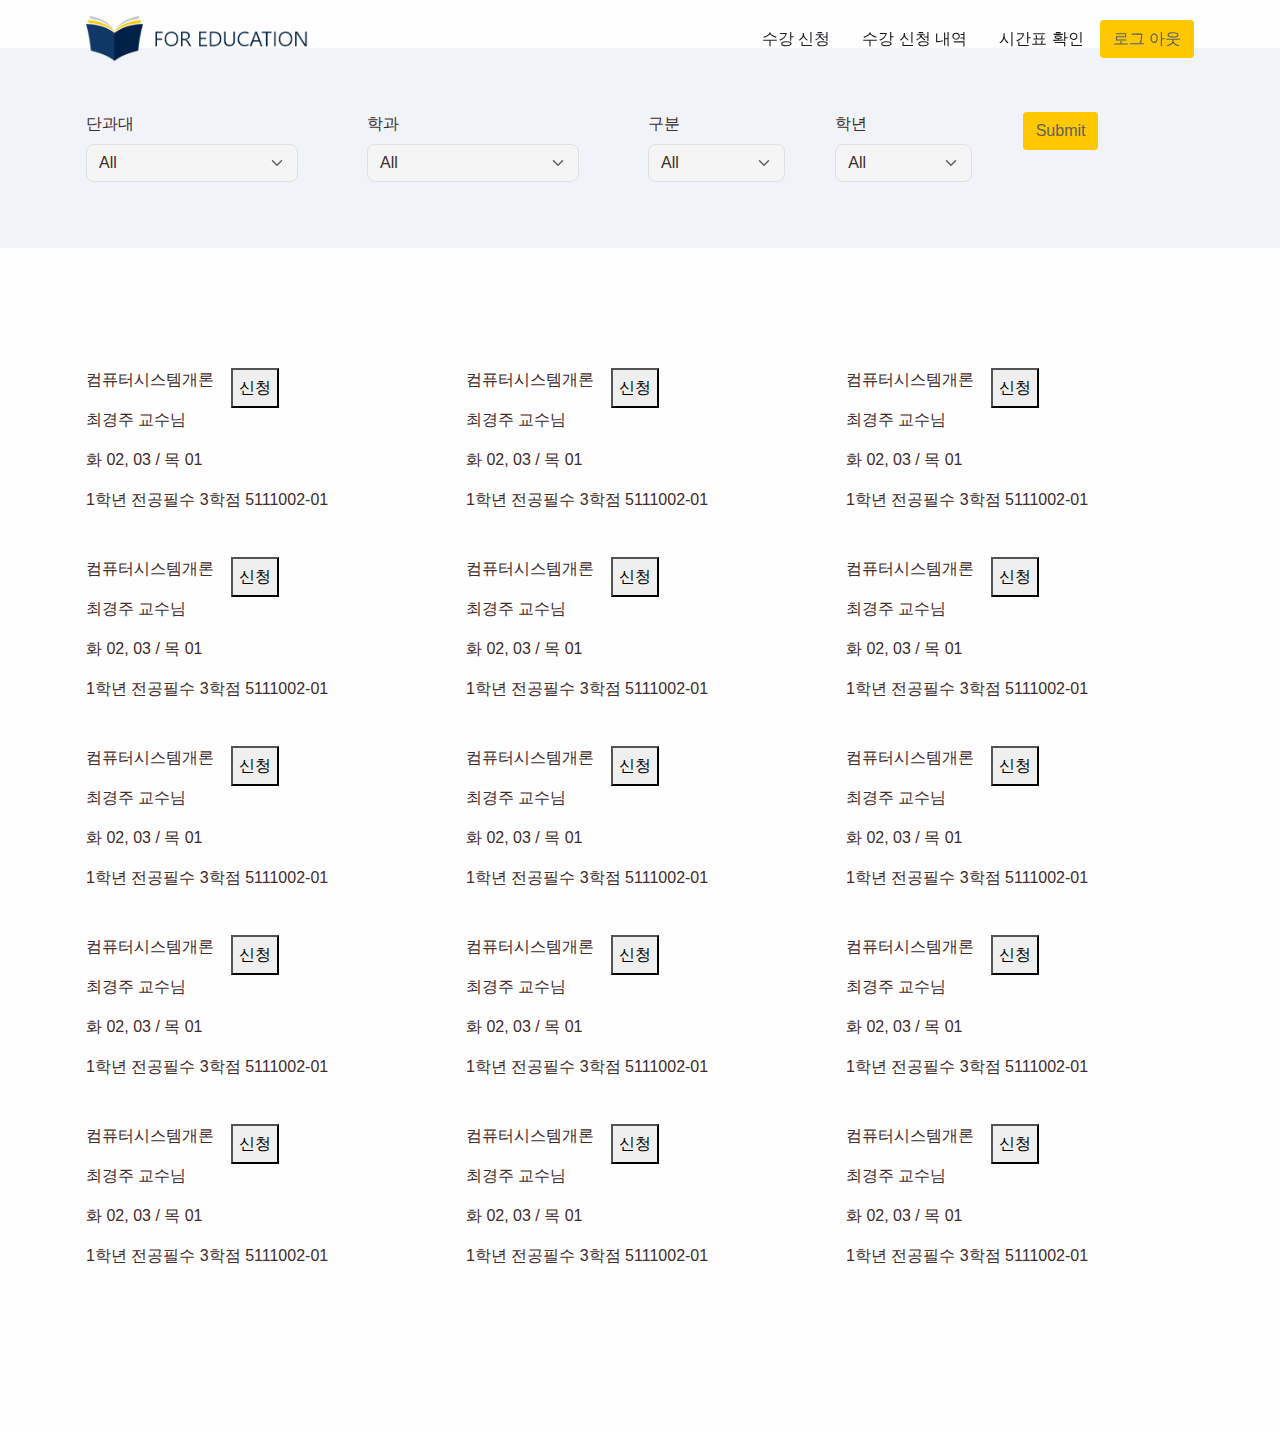
==== commit 8208bd5b: "data 추가" ====
--- a/public/index.html
+++ b/public/index.html
@@ -79,9 +79,9 @@
 
         <div class="container">
           <div class="row">
-            <div class="col-12" style="margin-top:300";>
+            <div class="col-12">
               <form class="row g-3">
-                <div class="col-sm-6 col-md-3">
+                <div class="col-sm-2 col-md-3">
                   <label class="form-label" for="inputCategories">단과대</label>
                   <select class="form-select" id="inputCategories">
                     <option selected="selected">All</option>
@@ -98,7 +98,7 @@
                     <option value="7">사범대학</option>
                   </select>
                 </div>
-                <div class="col-sm-6 col-md-3">
+                <div class="col-sm-2 col-md-3">
                   <label class="form-label" for="inputLevel">학과</label>
                   <select class="form-select" id="inputLevel">
                     <option selected="selected">All</option>
@@ -110,18 +110,26 @@
                     <option value="6">정보통신학과</option>
                   </select>
                 </div>
-                <div class="col-sm-6 col-md-3">
-                  <label class="form-label" for="inputLanguage">Language</label>
+                <div class="col-sm-2 col-md-2">
+                  <label class="form-label" for="inputLanguage">구분</label>
                   <select class="form-select" id="inputLanguage">
-                    <option selected="selected">English</option>
-                    <option value="1">Bangla</option>
-                    <option value="2">Hindi</option>
+                    <option selected="selected">All</option>
+                    <option value="1">전공필수</option>
+                    <option value="2">전공선택</option>
+                    <option value="3">교양필수</option>
+                    <option value="4">교양선택</option>
+                    <option value="5">교직</option>
+                    <option value="6">일반선택</option>
                   </select>
                 </div>
-                <div class="col-sm-6 col-md-3">
-                  <label class="form-label" for="inputInstructor">Instructor</label>
+                <div class="col-sm-2 col-md-2">
+                  <label class="form-label" for="inputInstructor">학년</label>
                   <select class="form-select" id="inputInstructor">
-                    <option selected="selected">All Instructor </option>
+                    <option selected="selected">All</option>
+                    <option value="1">1학년</option>
+                    <option value="2">2학년</option>
+                    <option value="3">3학년</option>
+                    <option value="4">4학년</option>
                   </select>
                 </div>
                 <div class="col-auto z-index-2">
@@ -137,280 +145,167 @@
 
 
       <section>
-
-        <div class="container">
-          <div class="row">
-            <h1 class="text-center mb-5"> Top Featured Courses</h1>
-            <div class="col-md-4 mb-4">
-              <div class="card h-100"><img class="card-img-top w-100" src="assets/img/gallery/design.png" alt="courses" />
-                <div class="card-body">
-                  <h5 class="font-sans-serif fw-bold fs-md-0 fs-lg-1">User Research for User Experience Design</h5><a class="text-muted fs--1 stretched-link text-decoration-none" href="#!">The Museum of Modern Art</a>
-                </div>
-              </div>
-            </div>
-            <div class="col-md-4 mb-4">
-              <div class="card h-100"><img class="card-img-top w-100" src="assets/img/gallery/psychology.png" alt="courses" />
-                <div class="card-body">
-                  <h5 class="font-sans-serif fw-bold fs-md-0 fs-lg-1">Buddhism and Modern Psychology</h5><a class="text-muted fs--1 stretched-link text-decoration-none" href="#!">The Museum of Modern Art</a>
-                </div>
-              </div>
-            </div>
-            <div class="col-md-4 mb-4">
-              <div class="card h-100"><img class="card-img-top w-100" src="assets/img/gallery/philosophy.png" alt="courses" />
-                <div class="card-body">
-                  <h5 class="font-sans-serif fw-bold fs-md-0 fs-lg-1">Introduction to Philosophy</h5><a class="text-muted fs--1 stretched-link text-decoration-none" href="#!">Duke University</a>
-                </div>
-              </div>
-            </div>
-            <div class="col-md-4 mb-4">
-              <div class="card h-100"><img class="card-img-top w-100" src="assets/img/gallery/photographs.png" alt="courses" />
-                <div class="card-body">
-                  <h5 class="font-sans-serif fw-bold fs-md-0 fs-lg-1">Advance on Seeing Through Photographs</h5><a class="text-muted fs--1 stretched-link text-decoration-none" href="#!">Duke University</a>
-                </div>
-              </div>
-            </div>
-            <div class="col-md-4 mb-4">
-              <div class="card h-100"><img class="card-img-top w-100" src="assets/img/gallery/arguments.png" alt="courses" />
-                <div class="card-body">
-                  <h5 class="font-sans-serif fw-bold fs-md-0 fs-lg-1">Think Again I: How to Understand Arguments</h5><a class="text-muted fs--1 stretched-link text-decoration-none" href="#!">The Museum of Modern Art</a>
-                </div>
-              </div>
-            </div>
-            <div class="col-md-4 mb-4">
-              <div class="card h-100"><img class="card-img-top w-100" src="assets/img/gallery/experience-design.png" alt="courses" />
-                <div class="card-body">
-                  <h5 class="font-sans-serif fw-bold fs-md-0 fs-lg-1">User Research for User Experience Design</h5><a class="text-muted fs--1 stretched-link text-decoration-none" href="#!">The Museum of Modern Art</a>
-                </div>
-              </div>
-            </div>
-            <div class="col-md-4 mb-4">
-              <div class="card h-100"><img class="card-img-top w-100" src="assets/img/gallery/user-research.png" alt="courses" />
-                <div class="card-body">
-                  <h5 class="font-sans-serif fw-bold fs-md-0 fs-lg-1">User Research for User Experience Design</h5><a class="text-muted fs--1 stretched-link text-decoration-none" href="#!">The Museum of Modern Art</a>
-                </div>
-              </div>
-            </div>
-            <div class="col-md-4 mb-4">
-              <div class="card h-100"><img class="card-img-top w-100" src="assets/img/gallery/critical-thinking.png" alt="courses" />
-                <div class="card-body">
-                  <h5 class="font-sans-serif fw-bold fs-md-0 fs-lg-1">Introduction to Logic and Critical Thinking</h5><a class="text-muted fs--1 stretched-link text-decoration-none" href="#!">Duke University</a>
-                </div>
-              </div>
-            </div>
-            <div class="col-md-4 mb-4">
-              <div class="card h-100"><img class="card-img-top w-100" src="assets/img/gallery/art-design.png" alt="courses" />
-                <div class="card-body">
-                  <h5 class="font-sans-serif fw-bold fs-md-0 fs-lg-1">Modern and Contemporary Art and Design</h5><a class="text-muted fs--1 stretched-link text-decoration-none" href="#!">The Museum of Modern Art</a>
-                </div>
-              </div>
-            </div>
-          </div>
-        </div>
-        <!-- end of .container-->
-
+        
+        <div class="container">
+          <div class="row">
+             <div class="col-sm-4 mb-4">
+              <div class="con" style="display:flex;">
+                <p>컴퓨터시스템개론</p>
+                <button style="margin-left:5%">신청</button>
+              </div>
+              <p>최경주 교수님</p>
+              <p>화 02, 03 / 목 01</p>
+              <p>1학년 전공필수 3학점 5111002-01</p>
+            </div>
+             <div class="col-sm-4 mb-4">
+              <div class="con" style="display:flex;">
+                <p>컴퓨터시스템개론</p>
+                <button style="margin-left:5%">신청</button>
+              </div>
+              <p>최경주 교수님</p>
+              <p>화 02, 03 / 목 01</p>
+              <p>1학년 전공필수 3학점 5111002-01</p>
+            </div>
+             <div class="col-sm-4 mb-4">
+              <div class="con" style="display:flex;">
+                <p>컴퓨터시스템개론</p>
+                <button style="margin-left:5%">신청</button>
+              </div>
+              <p>최경주 교수님</p>
+              <p>화 02, 03 / 목 01</p>
+              <p>1학년 전공필수 3학점 5111002-01</p>
+            </div>
+          </div>
+        </div>
+
+        <div class="container">
+          <div class="row">
+             <div class="col-sm-4 mb-4">
+              <div class="con" style="display:flex;">
+                <p>컴퓨터시스템개론</p>
+                <button style="margin-left:5%">신청</button>
+              </div>
+              <p>최경주 교수님</p>
+              <p>화 02, 03 / 목 01</p>
+              <p>1학년 전공필수 3학점 5111002-01</p>
+            </div>
+             <div class="col-sm-4 mb-4">
+              <div class="con" style="display:flex;">
+                <p>컴퓨터시스템개론</p>
+                <button style="margin-left:5%">신청</button>
+              </div>
+              <p>최경주 교수님</p>
+              <p>화 02, 03 / 목 01</p>
+              <p>1학년 전공필수 3학점 5111002-01</p>
+            </div>
+             <div class="col-sm-4 mb-4">
+              <div class="con" style="display:flex;">
+                <p>컴퓨터시스템개론</p>
+                <button style="margin-left:5%">신청</button>
+              </div>
+              <p>최경주 교수님</p>
+              <p>화 02, 03 / 목 01</p>
+              <p>1학년 전공필수 3학점 5111002-01</p>
+            </div>
+          </div>
+        </div>
+
+        <div class="container">
+          <div class="row">
+             <div class="col-sm-4 mb-4">
+              <div class="con" style="display:flex;">
+                <p>컴퓨터시스템개론</p>
+                <button style="margin-left:5%">신청</button>
+              </div>
+              <p>최경주 교수님</p>
+              <p>화 02, 03 / 목 01</p>
+              <p>1학년 전공필수 3학점 5111002-01</p>
+            </div>
+             <div class="col-sm-4 mb-4">
+              <div class="con" style="display:flex;">
+                <p>컴퓨터시스템개론</p>
+                <button style="margin-left:5%">신청</button>
+              </div>
+              <p>최경주 교수님</p>
+              <p>화 02, 03 / 목 01</p>
+              <p>1학년 전공필수 3학점 5111002-01</p>
+            </div>
+             <div class="col-sm-4 mb-4">
+              <div class="con" style="display:flex;">
+                <p>컴퓨터시스템개론</p>
+                <button style="margin-left:5%">신청</button>
+              </div>
+              <p>최경주 교수님</p>
+              <p>화 02, 03 / 목 01</p>
+              <p>1학년 전공필수 3학점 5111002-01</p>
+            </div>
+          </div>
+        </div>
+
+        <div class="container">
+          <div class="row">
+             <div class="col-sm-4 mb-4">
+              <div class="con" style="display:flex;">
+                <p>컴퓨터시스템개론</p>
+                <button style="margin-left:5%">신청</button>
+              </div>
+              <p>최경주 교수님</p>
+              <p>화 02, 03 / 목 01</p>
+              <p>1학년 전공필수 3학점 5111002-01</p>
+            </div>
+             <div class="col-sm-4 mb-4">
+              <div class="con" style="display:flex;">
+                <p>컴퓨터시스템개론</p>
+                <button style="margin-left:5%">신청</button>
+              </div>
+              <p>최경주 교수님</p>
+              <p>화 02, 03 / 목 01</p>
+              <p>1학년 전공필수 3학점 5111002-01</p>
+            </div>
+             <div class="col-sm-4 mb-4">
+              <div class="con" style="display:flex;">
+                <p>컴퓨터시스템개론</p>
+                <button style="margin-left:5%">신청</button>
+              </div>
+              <p>최경주 교수님</p>
+              <p>화 02, 03 / 목 01</p>
+              <p>1학년 전공필수 3학점 5111002-01</p>
+            </div>
+          </div>
+        </div>
+
+        <div class="container">
+          <div class="row">
+             <div class="col-sm-4 mb-4">
+              <div class="con" style="display:flex;">
+                <p>컴퓨터시스템개론</p>
+                <button style="margin-left:5%">신청</button>
+              </div>
+              <p>최경주 교수님</p>
+              <p>화 02, 03 / 목 01</p>
+              <p>1학년 전공필수 3학점 5111002-01</p>
+            </div>
+             <div class="col-sm-4 mb-4">
+              <div class="con" style="display:flex;">
+                <p>컴퓨터시스템개론</p>
+                <button style="margin-left:5%">신청</button>
+              </div>
+              <p>최경주 교수님</p>
+              <p>화 02, 03 / 목 01</p>
+              <p>1학년 전공필수 3학점 5111002-01</p>
+            </div>
+             <div class="col-sm-4 mb-4">
+              <div class="con" style="display:flex;">
+                <p>컴퓨터시스템개론</p>
+                <button style="margin-left:5%">신청</button>
+              </div>
+              <p>최경주 교수님</p>
+              <p>화 02, 03 / 목 01</p>
+              <p>1학년 전공필수 3학점 5111002-01</p>
+            </div>
+          </div>
+        </div>
       </section>
-      <!-- <section> close ============================-->
-      <!-- ============================================-->
-
-
-
-
-      <!-- ============================================-->
-      <!-- <section> begin ============================-->
-      <section class="pt-0">
-
-        <div class="container">
-          <div class="row h-100 align-items-center">
-            <div class="col-md-12 col-lg-6 h-100">
-              <div class="card card-span text-white h-100"><img class="w-100" src="assets/img/gallery/student-feedback.png" alt="..." />
-                <div class="card-body px-xl-5 px-md-3 pt-0">
-                  <div class="d-flex flex-column align-items-center bg-200" style="margin-top:-2.4rem;">
-                    <h5 class="mt-3 mb-0">Kimmie Vo</h5>
-                    <p class="text-muted">Junior Designer</p>
-                  </div>
-                </div>
-              </div>
-            </div>
-            <div class="col-md-12 col-lg-6 h-100">
-              <h1 class="my-4">Successful Student<br /><span class="text-primary">Feedback</span></h1>
-              <p>Take courses from the world’s best instructors and universities. Courses include recorded auto-graded and peer-reviewed assignments, video lectures, and community discussion forums. When you complete a course, you’ll be eligible to receive a shareable electronic Course Certificate for a small fee.</p>
-              <div class="mt-6">
-                <h5 class="font-sans-serif fw-bold mb-3">The courses that Kimmie has taken</h5>
-                <div class="card card-span bg-600">
-                  <div class="card-body">
-                    <div class="row flex-center gx-0">
-                      <div class="col-lg-4 col-xl-3 text-center text-xl-start"><img src="assets/img/gallery/art-design.png" width="120" alt="courses" /></div>
-                      <div class="col-lg-8 col-xl-9">
-                        <h5 class="font-sans-serif fw-bold">Modern and Contemporary Art and Design</h5>
-                        <p class="text-muted fs--1">The Museum of Modern Art</p>
-                      </div>
-                    </div>
-                  </div>
-                </div>
-              </div>
-            </div>
-          </div>
-        </div>
-        <!-- end of .container-->
-
-      </section>
-      <!-- <section> close ============================-->
-      <!-- ============================================-->
-
-
-      <section>
-        <div class="bg-holder" style="background-image:url(assets/img/gallery/funfacts-2-bg.png);background-position:center;background-size:cover;">
-        </div>
-        <!--/.bg-holder-->
-
-        <div class="container">
-          <div class="row">
-            <div class="col-sm-6 col-lg-3 text-center mb-5"><img src="assets/img/gallery/published.png" height="100" alt="..." />
-              <h1 class="my-2">768</h1>
-              <p class="text-info fw-bold">COURSES PUBLISHED</p>
-            </div>
-            <div class="col-sm-6 col-lg-3 text-center mb-5"><img src="assets/img/gallery/instructors.png" height="100" alt="..." />
-              <h1 class="my-2">120</h1>
-              <p class="text-info fw-bold">EXPERT INSTRUCTORS</p>
-            </div>
-            <div class="col-sm-6 col-lg-3 text-center mb-5"><img src="assets/img/gallery/learners.png" height="100" alt="..." />
-              <h1 class="my-2">8300</h1>
-              <p class="text-info fw-bold">HAPPY LEARNERS</p>
-            </div>
-            <div class="col-sm-6 col-lg-3 text-center mb-5"><img src="assets/img/gallery/awards.png" height="100" alt="..." />
-              <h1 class="my-2">32</h1>
-              <p class="text-info fw-bold">AWARDS ACHIEVED</p>
-            </div>
-          </div>
-        </div>
-      </section>
-
-
-      <!-- ============================================-->
-      <!-- <section> begin ============================-->
-      <section>
-
-        <div class="container">
-          <div class="row align-items-center">
-            <div class="col-md-6 col-lg-4 mb-5"><img src="assets/img/gallery/cta.png" width="280" alt="cta" /></div>
-            <div class="col-md-6 col-lg-5">
-              <h5 class="text-primary font-sans-serif fw-bold">Subscrible now</h5>
-              <h1 class="mb-5">Get every single<br />update you will get</h1>
-              <form class="row g-0 align-items-center">
-                <div class="col">
-                  <div class="input-group-icon">
-                    <input class="form-control form-little-squirrel-control" type="email" placeholder="Enter email " aria-label="email" /><i class="fas fa-envelope input-box-icon"></i>
-                  </div>
-                </div>
-                <div class="col-auto">
-                  <button class="btn btn-primary rounded-0" type="submit">Subscribe now</button>
-                </div>
-              </form>
-            </div>
-          </div>
-        </div>
-        <!-- end of .container-->
-
-      </section>
-      <!-- <section> close ============================-->
-      <!-- ============================================-->
-
-
-
-
-      <!-- ============================================-->
-      <!-- <section> begin ============================-->
-      <section class="bg-secondary">
-
-        <div class="container">
-          <div class="row">
-            <div class="col-12 col-sm-12 col-lg-6 mb-4 order-0 order-sm-0"><a class="text-decoration-none" href="#"><img src="assets/img/gallery/footer-logo.png" height="51" alt="" /></a>
-              <p class="text-light my-4"> <i class="fas fa-map-marker-alt me-3"></i><span class="text-light">1500 Treat Ave, Suite 200  &nbsp;</span><a class="text-light" href="tel:+604-680-9785">+604-680-9785</a><br />San Francisco, CA 94110</p>
-              <p class="text-light"> <i class="fas fa-envelope me-3"> </i><a class="text-light" href="mailto:vctung@outlook.com">vctung@outlook.com </a></p>
-              <p class="text-light"> <i class="fas fa-phone-alt me-3"></i><a class="text-light" href="tel:1-800-800-2299">1-800-800-2299 (Support)</a></p>
-            </div>
-            <div class="col-6 col-sm-4 col-lg-2 mb-3 order-2 order-sm-1">
-              <h5 class="lh-lg fw-bold mb-4 text-light font-sans-serif">Community </h5>
-              <ul class="list-unstyled mb-md-4 mb-lg-0">
-                <li class="lh-lg"><a class="text-200" href="#!">Learners</a></li>
-                <li class="lh-lg"><a class="text-200" href="#!">Partners</a></li>
-                <li class="lh-lg"><a class="text-200" href="#!">Developers</a></li>
-                <li class="lh-lg"><a class="text-200" href="#!">Beta Testers</a></li>
-                <li class="lh-lg"><a class="text-200" href="#!">Translators</a></li>
-                <li class="lh-lg"><a class="text-200" href="#!">Blog</a></li>
-                <li class="lh-lg"><a class="text-200" href="#!">Tech Blog</a></li>
-                <li class="lh-lg"><a class="text-200" href="#!">Teaching Center</a></li>
-              </ul>
-            </div>
-            <div class="col-6 col-sm-4 col-lg-2 mb-3 order-3 order-sm-2">
-              <h5 class="lh-lg fw-bold text-light mb-4 font-sans-serif">Informations</h5>
-              <ul class="list-unstyled mb-md-4 mb-lg-0">
-                <li class="lh-lg"><a class="text-200" href="#!">About</a></li>
-                <li class="lh-lg"><a class="text-200" href="#!">Pricing</a></li>
-                <li class="lh-lg"><a class="text-200" href="#!">Blog</a></li>
-                <li class="lh-lg"><a class="text-200" href="#!">Careers</a></li>
-                <li class="lh-lg"><a class="text-200" href="#!">Contact</a></li>
-              </ul>
-            </div>
-            <div class="col-6 col-sm-4 col-lg-2 mb-3 order-3 order-sm-2">
-              <h5 class="lh-lg fw-bold text-light mb-4 font-sans-serif"> More</h5>
-              <ul class="list-unstyled mb-md-4 mb-lg-0">
-                <li class="lh-lg"><a class="text-200" href="#!">Press</a></li>
-                <li class="lh-lg"><a class="text-200" href="#!">Investors</a></li>
-                <li class="lh-lg"><a class="text-200" href="#!">Terms</a></li>
-                <li class="lh-lg"><a class="text-200" href="#!">Privacy</a></li>
-                <li class="lh-lg"><a class="text-200" href="#!">Help</a></li>
-                <li class="lh-lg"><a class="text-200" href="#!">Accessibility</a></li>
-                <li class="lh-lg"><a class="text-200" href="#!">Contact</a></li>
-                <li class="lh-lg"><a class="text-200" href="#!">Articles</a></li>
-                <li class="lh-lg"><a class="text-200" href="#!">Directory</a></li>
-                <li class="lh-lg"><a class="text-200" href="#!">Affiliates</a></li>
-              </ul>
-            </div>
-          </div>
-        </div>
-        <!-- end of .container-->
-
-      </section>
-      <!-- <section> close ============================-->
-      <!-- ============================================-->
-
-
-      <section class="py-0" style="margin-top: -5.8rem;">
-        <div class="container bg-primary">
-          <div class="row justify-content-md-between justify-content-evenly py-4">
-            <div class="col-12 col-sm-8 col-md-6 col-lg-auto text-center text-md-start">
-              <p class="fs--1 my-2 fw-bold">All rights Reserved &copy; Your Company, 2021</p>
-            </div>
-            <div class="col-12 col-sm-8 col-md-6">
-              <p class="fs--1 my-2 text-center text-md-end"> Made with&nbsp;
-                <svg class="bi bi-suit-heart-fill" xmlns="http://www.w3.org/2000/svg" width="12" height="12" fill="#EB6453" viewBox="0 0 16 16">
-                  <path d="M4 1c2.21 0 4 1.755 4 3.92C8 2.755 9.79 1 12 1s4 1.755 4 3.92c0 3.263-3.234 4.414-7.608 9.608a.513.513 0 0 1-.784 0C3.234 9.334 0 8.183 0 4.92 0 2.755 1.79 1 4 1z"></path>
-                </svg>&nbsp;by&nbsp;<a class="fw-bold text-900" href="https://themewagon.com/" target="_blank">ThemeWagon </a>
-              </p>
-            </div>
-          </div>
-        </div>
-      </section>
-    </main>
-    <!-- ===============================================-->
-    <!--    End of Main Content-->
-    <!-- ===============================================-->
-
-
-
-
-    <!-- ===============================================-->
-    <!--    JavaScripts-->
-    <!-- ===============================================-->
-    <script src="vendors/@popperjs/popper.min.js"></script>
-    <script src="vendors/bootstrap/bootstrap.min.js"></script>
-    <script src="vendors/is/is.min.js"></script>
-    <script src="https://polyfill.io/v3/polyfill.min.js?features=window.scroll"></script>
-    <script src="vendors/fontawesome/all.min.js"></script>
-    <script src="assets/js/theme.js"></script>
-
-    <link href="https://fonts.googleapis.com/css2?family=DM+Serif+Display&amp;family=Rubik:wght@300;400;500;600;700;800&amp;display=swap" rel="stylesheet">
-  </body>
+    </body>
 
 </html>--- a/public/assets/css/theme.css
+++ b/public/assets/css/theme.css
@@ -2773,7 +2773,7 @@
 
 .form-select {
   display: block;
-  width: 100%;
+  width: 80%;
   padding: 0.375rem 2.25rem 0.375rem 0.75rem;
   font-size: 1rem;
   font-weight: 400;
@@ -9177,7 +9177,8 @@
 }
 
 .pt-7 {
-  padding-top: 5rem !important;
+  /* height:100px; */
+  /* padding-top: 5rem !important; */
 }
 
 .pt-8 {
@@ -9289,7 +9290,10 @@
 }
 
 .pb-11 {
-  padding-bottom: 15rem !important;
+  margin-top: 5%;
+  padding-top: 5%;
+  height: 200px;
+  /* padding-bottom: 15rem !important; */
 }
 
 .ps-0 {
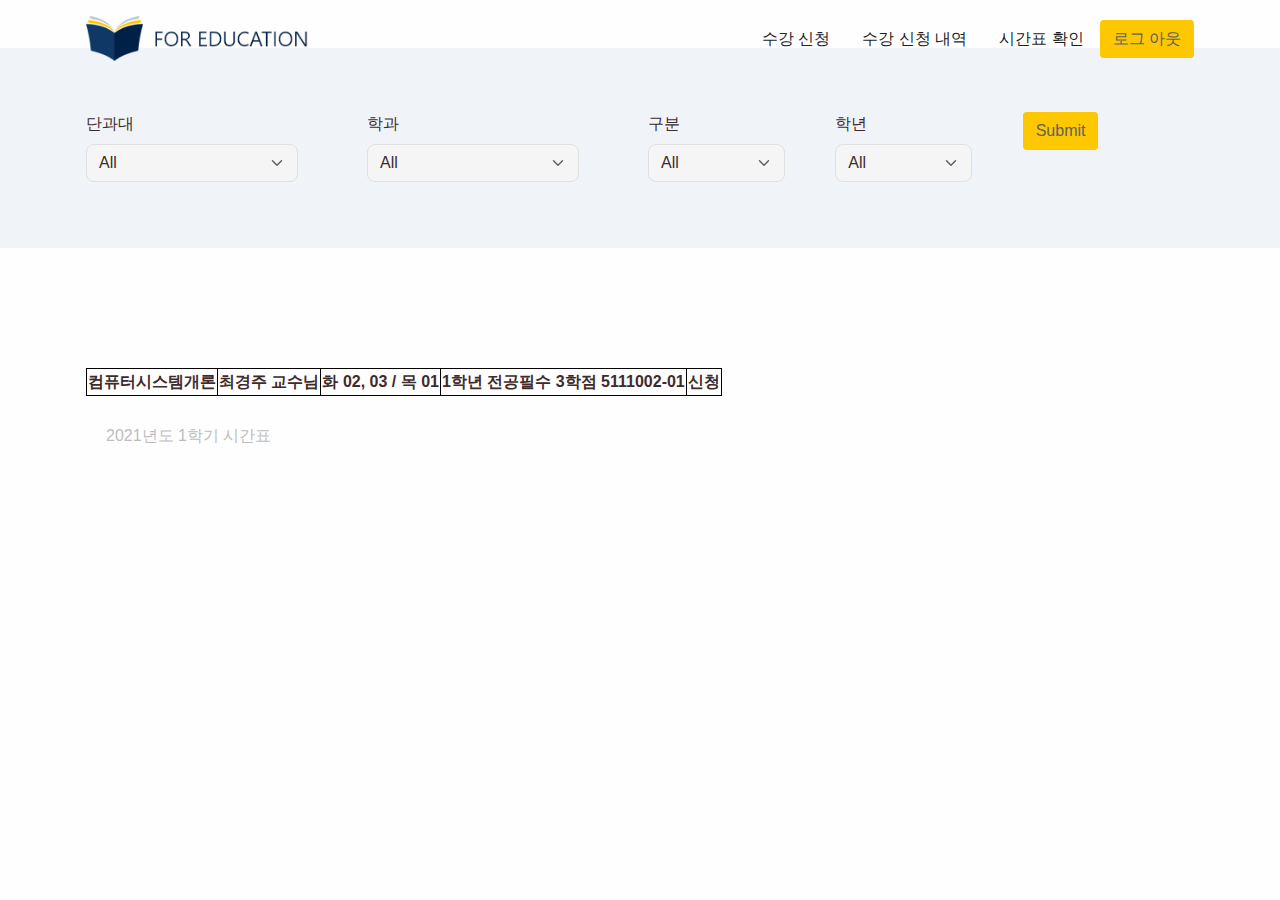
==== commit c9b8c6ec: "table" ====
--- a/public/index.html
+++ b/public/index.html
@@ -148,160 +148,19 @@
         
         <div class="container">
           <div class="row">
-             <div class="col-sm-4 mb-4">
+             <div class="col-sm-12 mb-4">
               <div class="con" style="display:flex;">
-                <p>컴퓨터시스템개론</p>
-                <button style="margin-left:5%">신청</button>
-              </div>
-              <p>최경주 교수님</p>
-              <p>화 02, 03 / 목 01</p>
-              <p>1학년 전공필수 3학점 5111002-01</p>
-            </div>
-             <div class="col-sm-4 mb-4">
-              <div class="con" style="display:flex;">
-                <p>컴퓨터시스템개론</p>
-                <button style="margin-left:5%">신청</button>
-              </div>
-              <p>최경주 교수님</p>
-              <p>화 02, 03 / 목 01</p>
-              <p>1학년 전공필수 3학점 5111002-01</p>
-            </div>
-             <div class="col-sm-4 mb-4">
-              <div class="con" style="display:flex;">
-                <p>컴퓨터시스템개론</p>
-                <button style="margin-left:5%">신청</button>
-              </div>
-              <p>최경주 교수님</p>
-              <p>화 02, 03 / 목 01</p>
-              <p>1학년 전공필수 3학점 5111002-01</p>
-            </div>
-          </div>
-        </div>
-
-        <div class="container">
-          <div class="row">
-             <div class="col-sm-4 mb-4">
-              <div class="con" style="display:flex;">
-                <p>컴퓨터시스템개론</p>
-                <button style="margin-left:5%">신청</button>
-              </div>
-              <p>최경주 교수님</p>
-              <p>화 02, 03 / 목 01</p>
-              <p>1학년 전공필수 3학점 5111002-01</p>
-            </div>
-             <div class="col-sm-4 mb-4">
-              <div class="con" style="display:flex;">
-                <p>컴퓨터시스템개론</p>
-                <button style="margin-left:5%">신청</button>
-              </div>
-              <p>최경주 교수님</p>
-              <p>화 02, 03 / 목 01</p>
-              <p>1학년 전공필수 3학점 5111002-01</p>
-            </div>
-             <div class="col-sm-4 mb-4">
-              <div class="con" style="display:flex;">
-                <p>컴퓨터시스템개론</p>
-                <button style="margin-left:5%">신청</button>
-              </div>
-              <p>최경주 교수님</p>
-              <p>화 02, 03 / 목 01</p>
-              <p>1학년 전공필수 3학점 5111002-01</p>
-            </div>
-          </div>
-        </div>
-
-        <div class="container">
-          <div class="row">
-             <div class="col-sm-4 mb-4">
-              <div class="con" style="display:flex;">
-                <p>컴퓨터시스템개론</p>
-                <button style="margin-left:5%">신청</button>
-              </div>
-              <p>최경주 교수님</p>
-              <p>화 02, 03 / 목 01</p>
-              <p>1학년 전공필수 3학점 5111002-01</p>
-            </div>
-             <div class="col-sm-4 mb-4">
-              <div class="con" style="display:flex;">
-                <p>컴퓨터시스템개론</p>
-                <button style="margin-left:5%">신청</button>
-              </div>
-              <p>최경주 교수님</p>
-              <p>화 02, 03 / 목 01</p>
-              <p>1학년 전공필수 3학점 5111002-01</p>
-            </div>
-             <div class="col-sm-4 mb-4">
-              <div class="con" style="display:flex;">
-                <p>컴퓨터시스템개론</p>
-                <button style="margin-left:5%">신청</button>
-              </div>
-              <p>최경주 교수님</p>
-              <p>화 02, 03 / 목 01</p>
-              <p>1학년 전공필수 3학점 5111002-01</p>
-            </div>
-          </div>
-        </div>
-
-        <div class="container">
-          <div class="row">
-             <div class="col-sm-4 mb-4">
-              <div class="con" style="display:flex;">
-                <p>컴퓨터시스템개론</p>
-                <button style="margin-left:5%">신청</button>
-              </div>
-              <p>최경주 교수님</p>
-              <p>화 02, 03 / 목 01</p>
-              <p>1학년 전공필수 3학점 5111002-01</p>
-            </div>
-             <div class="col-sm-4 mb-4">
-              <div class="con" style="display:flex;">
-                <p>컴퓨터시스템개론</p>
-                <button style="margin-left:5%">신청</button>
-              </div>
-              <p>최경주 교수님</p>
-              <p>화 02, 03 / 목 01</p>
-              <p>1학년 전공필수 3학점 5111002-01</p>
-            </div>
-             <div class="col-sm-4 mb-4">
-              <div class="con" style="display:flex;">
-                <p>컴퓨터시스템개론</p>
-                <button style="margin-left:5%">신청</button>
-              </div>
-              <p>최경주 교수님</p>
-              <p>화 02, 03 / 목 01</p>
-              <p>1학년 전공필수 3학점 5111002-01</p>
-            </div>
-          </div>
-        </div>
-
-        <div class="container">
-          <div class="row">
-             <div class="col-sm-4 mb-4">
-              <div class="con" style="display:flex;">
-                <p>컴퓨터시스템개론</p>
-                <button style="margin-left:5%">신청</button>
-              </div>
-              <p>최경주 교수님</p>
-              <p>화 02, 03 / 목 01</p>
-              <p>1학년 전공필수 3학점 5111002-01</p>
-            </div>
-             <div class="col-sm-4 mb-4">
-              <div class="con" style="display:flex;">
-                <p>컴퓨터시스템개론</p>
-                <button style="margin-left:5%">신청</button>
-              </div>
-              <p>최경주 교수님</p>
-              <p>화 02, 03 / 목 01</p>
-              <p>1학년 전공필수 3학점 5111002-01</p>
-            </div>
-             <div class="col-sm-4 mb-4">
-              <div class="con" style="display:flex;">
-                <p>컴퓨터시스템개론</p>
-                <button style="margin-left:5%">신청</button>
-              </div>
-              <p>최경주 교수님</p>
-              <p>화 02, 03 / 목 01</p>
-              <p>1학년 전공필수 3학점 5111002-01</p>
+                <table style="border:1px solid black;">
+                  <caption style="margin: 20px;">2021년도 1학기 시간표</caption>
+                  <tr style="border:1px solid black;">
+                      <th style="border:1px solid black;">컴퓨터시스템개론</th>
+                      <th style="border:1px solid black;">최경주 교수님</th>
+                      <th style="border:1px solid black;">화 02, 03 / 목 01</th>
+                      <th style="border:1px solid black;">1학년 전공필수 3학점 5111002-01</th>
+                      <th style="border:1px solid black;">신청</th>
+                  </tr>
+              </table>
+      </div>
             </div>
           </div>
         </div>
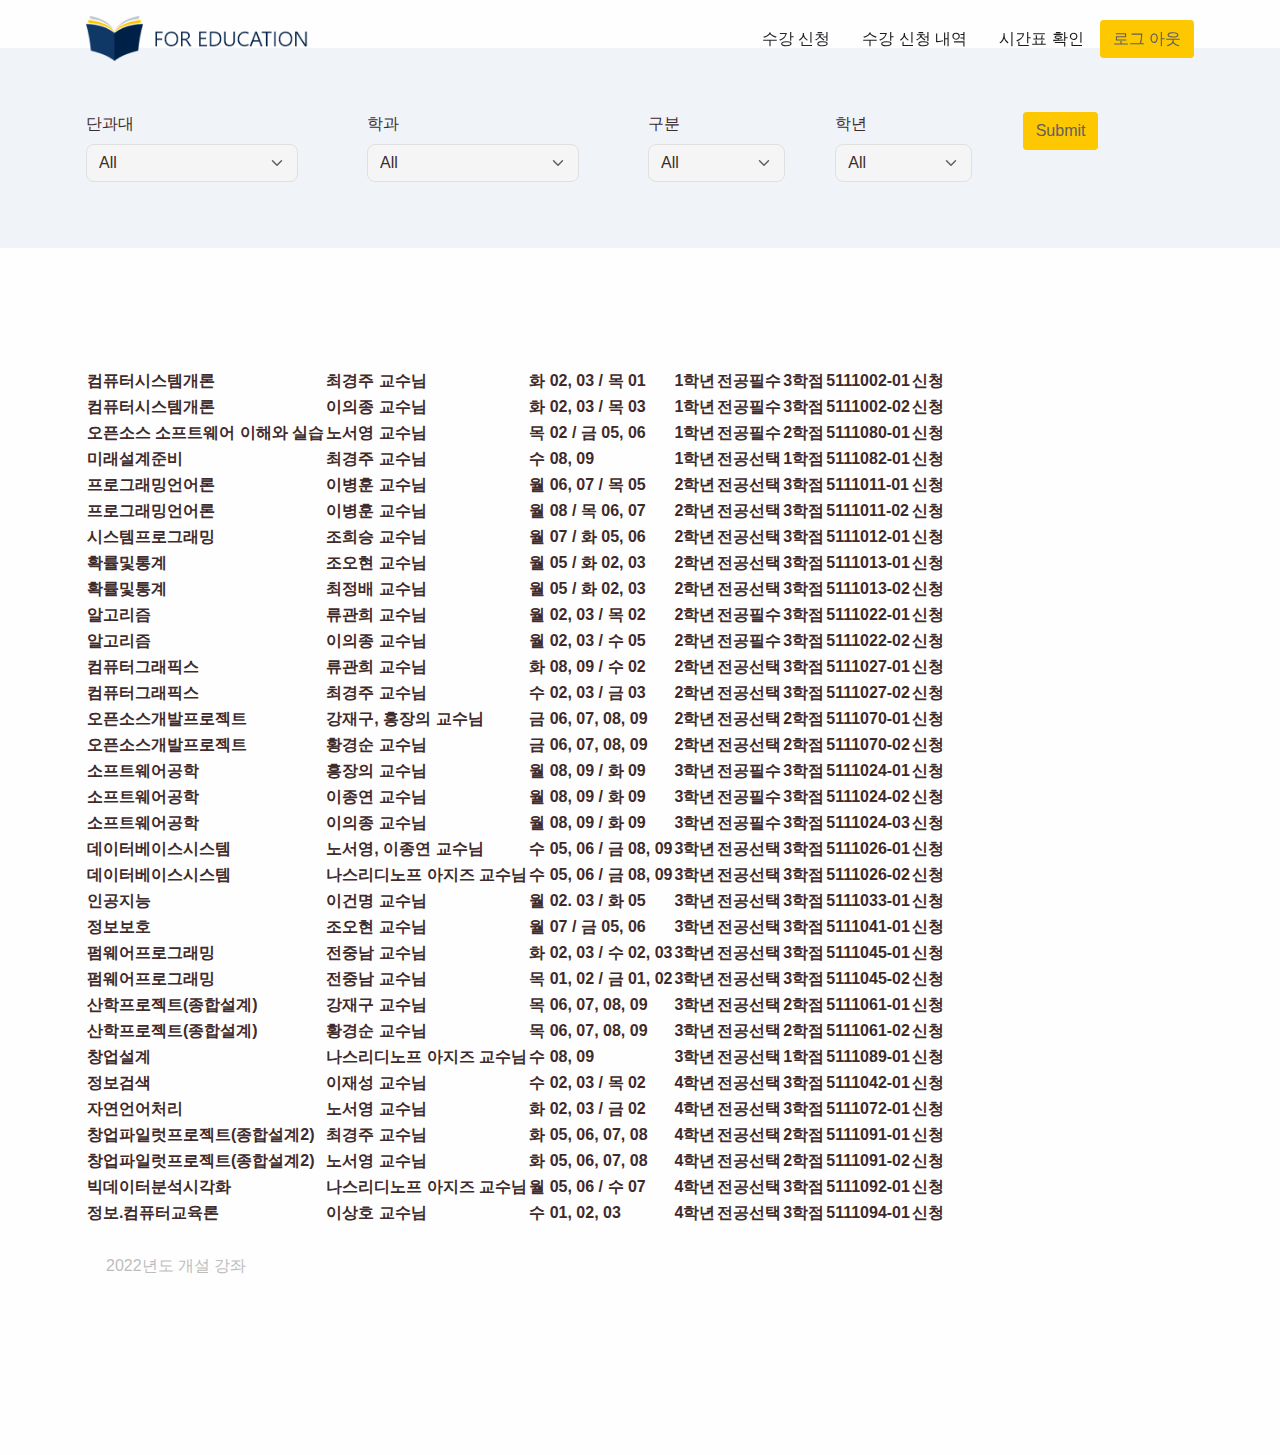
==== commit 17168ea7: "data 추가" ====
--- a/public/index.html
+++ b/public/index.html
@@ -139,7 +139,6 @@
             </div>
           </div>
         </div>
-        <!-- end of .container-->
 
       </section>
 
@@ -150,14 +149,367 @@
           <div class="row">
              <div class="col-sm-12 mb-4">
               <div class="con" style="display:flex;">
-                <table style="border:1px solid black;">
-                  <caption style="margin: 20px;">2021년도 1학기 시간표</caption>
-                  <tr style="border:1px solid black;">
-                      <th style="border:1px solid black;">컴퓨터시스템개론</th>
-                      <th style="border:1px solid black;">최경주 교수님</th>
-                      <th style="border:1px solid black;">화 02, 03 / 목 01</th>
-                      <th style="border:1px solid black;">1학년 전공필수 3학점 5111002-01</th>
-                      <th style="border:1px solid black;">신청</th>
+                <table  >
+                  <caption style="margin: 20px;">2022년도 개설 강좌</caption>
+                  
+                  <tr>
+                      <th>컴퓨터시스템개론</th>
+                      <th>최경주 교수님</th>
+                      <th>화 02, 03 / 목 01</th>
+                      <th>1학년</th>
+                      <th>전공필수</th>
+                      <th>3학점</th>
+                      <th>5111002-01</th>
+                      <th>신청</th>
+                  </tr>
+
+                  <tr>
+                      <th>컴퓨터시스템개론</th>
+                      <th>이의종 교수님</th>
+                      <th>화 02, 03 / 목 03</th>
+                      <th>1학년</th>
+                      <th>전공필수</th>
+                      <th>3학점</th>
+                      <th>5111002-02</th>
+                      <th>신청</th>
+                  </tr>
+
+                  <tr>
+                      <th>오픈소스 소프트웨어 이해와 실습</th>
+                      <th>노서영 교수님</th>
+                      <th>목 02 / 금 05, 06</th>
+                      <th>1학년</th>
+                      <th>전공필수</th>
+                      <th>2학점</th>
+                      <th>5111080-01</th>
+                      <th>신청</th>
+                  </tr>
+
+                  <tr>
+                      <th>미래설계준비</th>
+                      <th>최경주 교수님</th>
+                      <th>수 08, 09</th>
+                      <th>1학년
+                      <th>전공선택</th>
+                      <th>1학점</th>
+                      <th>5111082-01</th>
+                      <th>신청</th>
+                  </tr>
+
+                  <tr>
+                      <th>프로그래밍언어론</th>
+                      <th>이병훈 교수님</th>
+                      <th>월 06, 07 / 목 05</th>
+                      <th>2학년</th>
+                      <th>전공선택</th>
+                      <th>3학점</th>
+                      <th>5111011-01</th>
+                      <th>신청</th>
+                  </th>
+
+                  <tr>
+                      <th>프로그래밍언어론</th>
+                      <th>이병훈 교수님</th>
+                      <th>월 08 / 목 06, 07</th>
+                      <th>2학년</th>
+                      <th>전공선택</th>
+                      <th>3학점</th>
+                      <th>5111011-02</th>
+                      <th>신청</th>
+                  </tr>
+
+                  <tr>
+                      <th>시스템프로그래밍</th>
+                      <th>조희승 교수님</th>
+                      <th>월 07 / 화 05, 06</th>
+                      <th>2학년</th>
+                      <th>전공선택</th>
+                      <th>3학점</th>
+                      <th>5111012-01</th>
+                      <th>신청</th>
+                  </tr>
+
+                  <tr>
+                      <th>확률및통계</th>
+                      <th>조오현 교수님</th>
+                      <th>월 05 / 화 02, 03</th>
+                      <th>2학년</th>
+                      <th>전공선택</th>
+                      <th>3학점</th>
+                      <th>5111013-01</th>
+                      <th>신청</th>
+                  </tr>
+
+                  <tr>
+                      <th>확률및통계</th>
+                      <th>최정배 교수님</th>
+                      <th>월 05 / 화 02, 03</th>
+                      <th>2학년</th>
+                      <th>전공선택</th>
+                      <th>3학점</th>
+                      <th>5111013-02</th>
+                      <th>신청</th>
+                  </tr>
+
+                  <tr>
+                      <th>알고리즘</th>
+                      <th>류관희 교수님</th>
+                      <th>월 02, 03 / 목 02</th>
+                      <th>2학년</th>
+                      <th>전공필수</th>
+                      <th>3학점</th>
+                      <th>5111022-01</th>
+                      <th>신청</th>
+                  </tr>
+
+                  <tr>
+                      <th>알고리즘</th>
+                      <th>이의종 교수님</th>
+                      <th>월 02, 03 / 수 05</th>
+                      <th>2학년</th>
+                      <th>전공필수</th>
+                      <th>3학점</th>
+                      <th>5111022-02</th>
+                      <th>신청</th>
+                  </tr>
+
+                  <tr>
+                      <th>컴퓨터그래픽스</th>
+                      <th>류관희 교수님</th>
+                      <th>화 08, 09 / 수 02</th>
+                      <th>2학년</th>
+                      <th>전공선택</th>
+                      <th>3학점</th>
+                      <th>5111027-01</th>
+                      <th>신청</th>
+                  </tr>
+
+                  <tr>
+                      <th>컴퓨터그래픽스</th>
+                      <th>최경주 교수님</th>
+                      <th>수 02, 03 / 금 03</th>
+                      <th>2학년</th>
+                      <th>전공선택</th>
+                      <th>3학점</th>
+                      <th>5111027-02</th>
+                      <th>신청</th>
+                  </tr>
+
+                  <tr>
+                      <th>오픈소스개발프로젝트</th>
+                      <th>강재구, 홍장의 교수님</th>
+                      <th>금 06, 07, 08, 09</th>
+                      <th>2학년</th>
+                      <th>전공선택</th>
+                      <th>2학점</th>
+                      <th>5111070-01</th>
+                      <th>신청</th>
+                  </tr>
+
+                  <tr>
+                    <th>오픈소스개발프로젝트</th>
+                      <th>황경순 교수님</th>
+                      <th>금 06, 07, 08, 09</th>
+                      <th>2학년</th>
+                      <th>전공선택</th>
+                      <th>2학점</th>
+                      <th>5111070-02</th>
+                      <th>신청</th>
+                  </tr>
+  
+                  <tr>
+                    <th>소프트웨어공학</th>
+                    <th>홍장의 교수님</th>
+                    <th>월 08, 09 / 화 09</th>
+                    <th>3학년</th>
+                    <th>전공필수</th>
+                    <th>3학점</th>
+                    <th>5111024-01</th>
+                    <th>신청</th>
+                  </tr>
+
+                  <tr>
+                    <th>소프트웨어공학</th>
+                    <th>이종연 교수님</th>
+                    <th>월 08, 09 / 화 09</th>
+                    <th>3학년</th>
+                    <th>전공필수</th>
+                    <th>3학점</th>
+                    <th>5111024-02</th>
+                    <th>신청</th>
+                  </tr>
+                  
+                  <tr>
+                    <th>소프트웨어공학</th>
+                    <th>이의종 교수님</th>
+                    <th>월 08, 09 / 화 09</th>
+                    <th>3학년</th>
+                    <th>전공필수</th>
+                    <th>3학점</th>
+                    <th>5111024-03</th>
+                    <th>신청</th>
+                  </tr>
+
+                  <tr>
+                    <th>데이터베이스시스템</th>
+                    <th>노서영, 이종연 교수님</th>
+                    <th>수 05, 06 / 금 08, 09</th>
+                    <th>3학년</th>
+                    <th>전공선택</th>
+                    <th>3학점</th>
+                    <th>5111026-01</th>
+                    <th>신청</th>
+                  </tr>
+
+                  <tr>
+                    <th>데이터베이스시스템</th>
+                    <th>나스리디노프 아지즈 교수님</th>
+                    <th>수 05, 06 / 금 08, 09</th>
+                    <th>3학년 <th>전공선택 <th>3학점 <th>5111026-02</th>
+                    <th>신청</th>
+                  </tr>
+
+                  <tr>
+                    <th>인공지능</th>
+                    <th>이건명 교수님</th>
+                    <th>월 02. 03 / 화 05</th>
+                    <th>3학년</th>
+                    <th>전공선택</th>
+                    <th>3학점</th>
+                    <th>5111033-01</th>
+                    <th>신청</th>
+                  </tr>
+
+                  <tr>
+                    <th>정보보호</th>
+                    <th>조오현 교수님</th>
+                    <th>월 07 / 금 05, 06</th>
+                    <th>3학년</th>
+                    <th>전공선택</th>
+                    <th>3학점</th>
+                    <th>5111041-01</th>
+                    <th>신청</th>
+                  </tr>
+
+                  <tr>
+                    <th>펌웨어프로그래밍</th>
+                    <th>전중남 교수님</th>
+                    <th>화 02, 03 / 수 02, 03</th>
+                    <th>3학년</th>
+                    <th>전공선택</th>
+                    <th>3학점</th>
+                    <th>5111045-01</th>
+                    <th>신청</th>
+                  </tr>
+
+                  <tr>
+                    <th>펌웨어프로그래밍</th>
+                    <th>전중남 교수님</th>
+                    <th>목 01, 02 / 금 01, 02</th>
+                    <th>3학년</th>
+                    <th>전공선택</th>
+                    <th>3학점</th>
+                    <th>5111045-02</th>
+                    <th>신청</th>
+                  </tr>
+
+                  <tr>
+                    <th>산학프로젝트(종합설계)</th>
+                    <th>강재구 교수님</th>
+                    <th>목 06, 07, 08, 09</th>
+                    <th>3학년</th>
+                    <th>전공선택</th>
+                    <th>2학점</th>
+                    <th>5111061-01</th>
+                    <th>신청</th>
+                  </tr>
+
+                  <tr>
+                    <th>산학프로젝트(종합설계)</th>
+                    <th>황경순 교수님</th>
+                    <th>목 06, 07, 08, 09</th>
+                    <th>3학년</th>
+                    <th>전공선택</th>
+                    <th>2학점</th>
+                    <th>5111061-02</th>
+                    <th>신청</th>
+                  </tr>
+
+                  <tr>
+                    <th>창업설계</th>
+                    <th>나스리디노프 아지즈 교수님</th>
+                    <th>수 08, 09</th>
+                    <th>3학년</th>
+                    <th>전공선택</th>
+                    <th>1학점</th>
+                    <th>5111089-01</th>
+                    <th>신청</th>
+                  </tr>
+
+                  <tr>
+                    <th>정보검색</th>
+                    <th>이재성 교수님</th>
+                    <th>수 02, 03 / 목 02</th>
+                    <th>4학년</th>
+                    <th>전공선택</th>
+                    <th>3학점</th>
+                    <th>5111042-01</th>
+                    <th>신청</th>
+                  </tr>
+
+                  <tr>
+                    <th>자연언어처리</th>
+                    <th>노서영 교수님</th>
+                    <th>화 02, 03 / 금 02</th>
+                    <th>4학년</th>
+                    <th>전공선택</th>
+                    <th>3학점</th>
+                    <th>5111072-01</th>
+                    <th>신청</th>
+                  </tr>
+
+                  <tr>
+                    <th>창업파일럿프로젝트(종합설계2)</th>
+                    <th>최경주 교수님</th>
+                    <th>화 05, 06, 07, 08</th>
+                    <th>4학년</th>
+                    <th>전공선택</th>
+                    <th>2학점</th>
+                    <th>5111091-01</th>
+                    <th>신청</th>
+                  </tr>
+
+                  <tr>
+                    <th>창업파일럿프로젝트(종합설계2)</th>
+                    <th>노서영 교수님</th>
+                    <th>화 05, 06, 07, 08</th>
+                    <th>4학년</th>
+                    <th>전공선택</th>
+                    <th>2학점</th>
+                    <th>5111091-02</th>
+                    <th>신청</th>
+                  </tr>
+
+                  <tr>
+                    <th>빅데이터분석시각화</th>
+                    <th>나스리디노프 아지즈 교수님</th>
+                    <th>월 05, 06 / 수 07</th>
+                    <th>4학년</th>
+                    <th>전공선택</th>
+                    <th>3학점</th>
+                    <th>5111092-01</th>
+                    <th>신청</th>
+                  </tr>
+
+                  <tr>
+                    <th>정보.컴퓨터교육론</th>
+                    <th>이상호 교수님</th>
+                    <th>수 01, 02, 03</th>
+                    <th>4학년</th>
+                    <th>전공선택</th>
+                    <th>3학점</th>
+                    <th>5111094-01</th>
+                    <th>신청</th>
                   </tr>
               </table>
       </div>
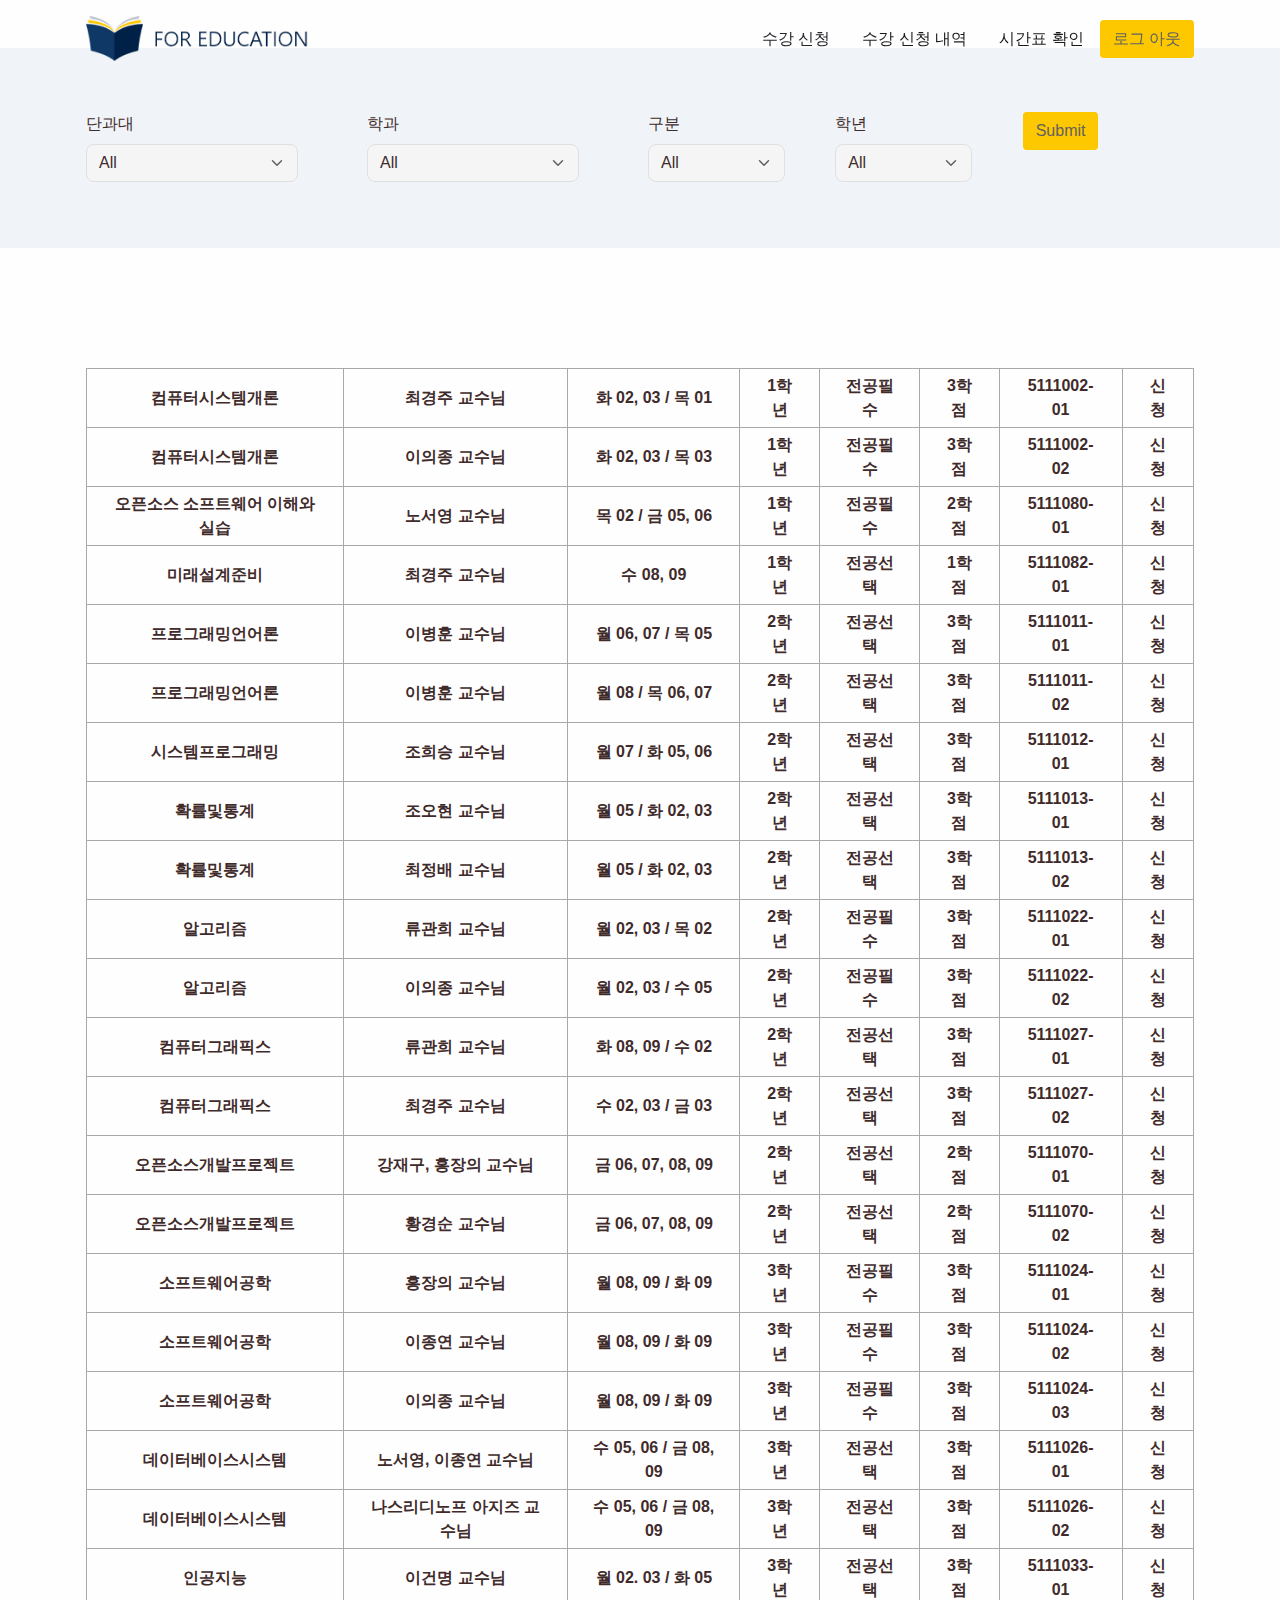
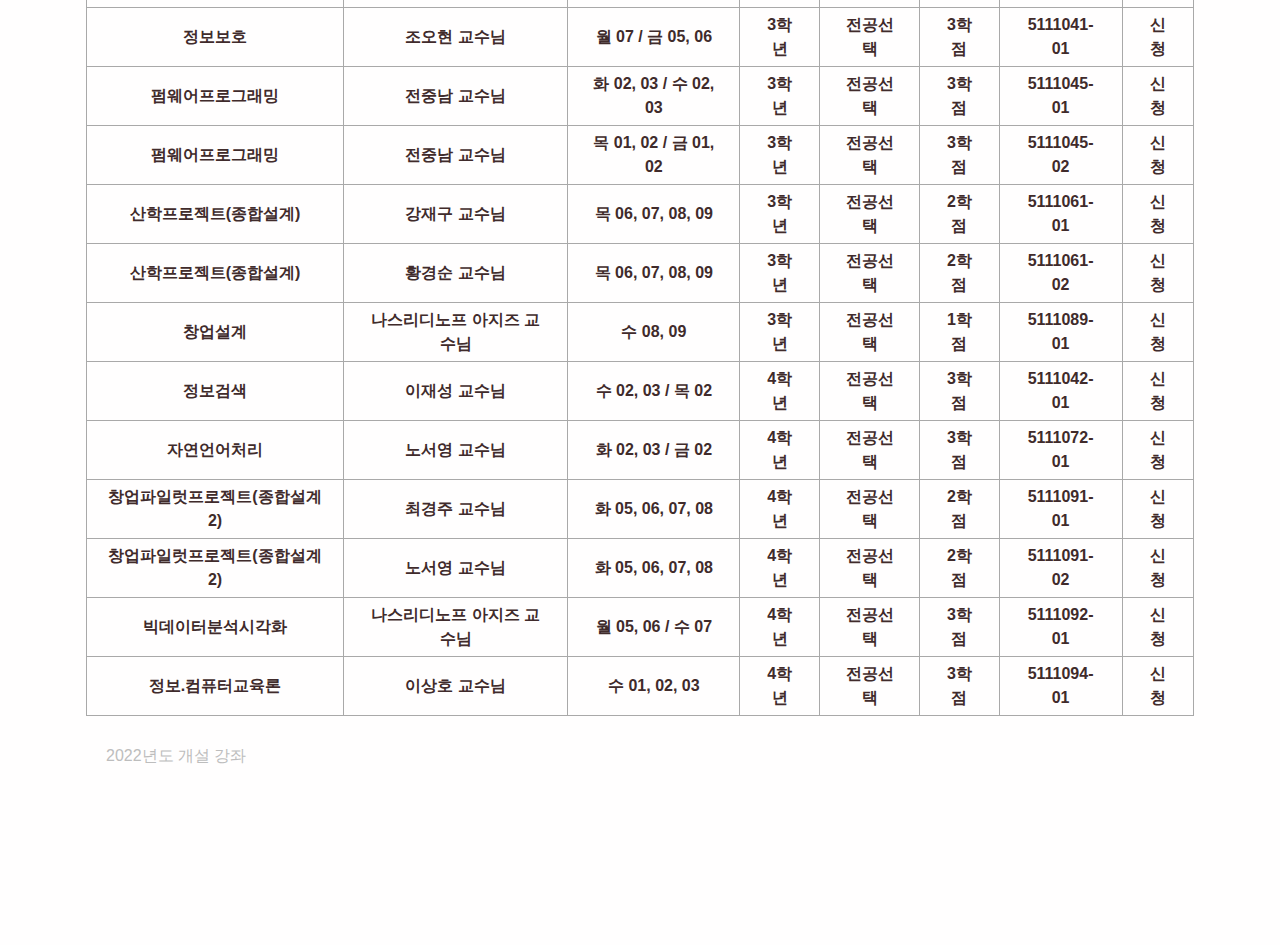
==== commit e2510ded: "합친거" ====
--- a/public/index.html
+++ b/public/index.html
@@ -29,6 +29,19 @@
     <!--    Stylesheets-->
     <!-- ===============================================-->
     <link href="assets/css/theme.css" rel="stylesheet" />
+    <style>
+      th, td {
+          border: 1px solid darkgray;
+          border-collapse: collapse;
+          text-align: center;
+          padding: 5px 20px;
+
+      }
+      th {
+          text-align: center;
+      }
+      </style>      
+      
 
   </head>
 
@@ -49,9 +62,9 @@
           <div class="collapse navbar-collapse border-top border-lg-0 mt-4 mt-lg-0" id="navbarSupportedContent">
             <ul class="navbar-nav ms-auto pt-2 pt-lg-0 font-base">
               <li class="nav-item px-2"><a class="nav-link active" aria-current="page" href="index.html">수강 신청</a></li>
-              <li class="nav-item px-2"><a class="nav-link" aria-current="page" href="pricing.html">수강 신청 내역</a></li>
-              <li class="nav-item px-2"><a class="nav-link" aria-current="page" href="web-development.html">시간표 확인</a></li>
-            </ul><a class="btn btn-primary order-1 order-lg-0" href="#!">로그 아웃</a>
+              <li class="nav-item px-2"><a class="nav-link" aria-current="page" href="index-list.html">수강 신청 내역</a></li>
+              <li class="nav-item px-2"><a class="nav-link" aria-current="page" href="time-table.html">시간표 확인</a></li>
+            </ul><a class="btn btn-primary order-1 order-lg-0" href="login.html">로그 아웃</a>
             
           </div>
         </div>
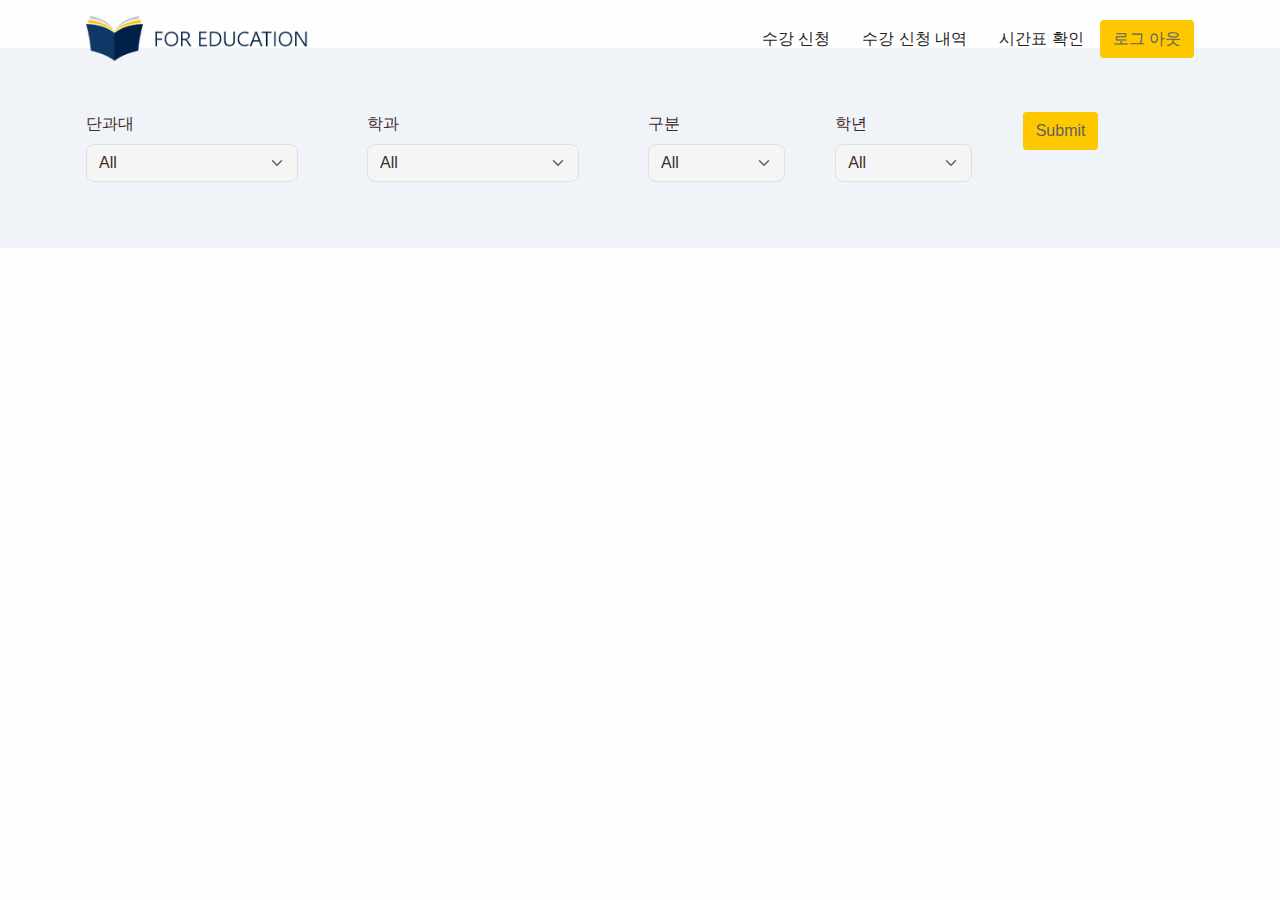
==== commit c708fcc0: "수정" ====
--- a/public/index.html
+++ b/public/index.html
@@ -34,7 +34,7 @@
           border: 1px solid darkgray;
           border-collapse: collapse;
           text-align: center;
-          padding: 5px 20px;
+          padding: 10px 10px;
 
       }
       th {
@@ -98,7 +98,7 @@
                   <label class="form-label" for="inputCategories">단과대</label>
                   <select class="form-select" id="inputCategories">
                     <option selected="selected">All</option>
-                    <option value="1">전자정보대학</option>
+                    <option value="0">전자정보대학</option>
                     <option value="1">공과대학</option>
                     <option value="2">의과대학</option>
                     <option value="3">사회과학대학</option>
@@ -146,7 +146,7 @@
                   </select>
                 </div>
                 <div class="col-auto z-index-2">
-                  <button class="btn btn-primary" type="submit">Submit</button>
+                  <a class="btn btn-primary order-1 order-lg-0" href="college.html">Submit</a>
                 </div>
               </form>
             </div>
@@ -156,380 +156,6 @@
       </section>
 
 
-      <section>
-        
-        <div class="container">
-          <div class="row">
-             <div class="col-sm-12 mb-4">
-              <div class="con" style="display:flex;">
-                <table  >
-                  <caption style="margin: 20px;">2022년도 개설 강좌</caption>
-                  
-                  <tr>
-                      <th>컴퓨터시스템개론</th>
-                      <th>최경주 교수님</th>
-                      <th>화 02, 03 / 목 01</th>
-                      <th>1학년</th>
-                      <th>전공필수</th>
-                      <th>3학점</th>
-                      <th>5111002-01</th>
-                      <th>신청</th>
-                  </tr>
-
-                  <tr>
-                      <th>컴퓨터시스템개론</th>
-                      <th>이의종 교수님</th>
-                      <th>화 02, 03 / 목 03</th>
-                      <th>1학년</th>
-                      <th>전공필수</th>
-                      <th>3학점</th>
-                      <th>5111002-02</th>
-                      <th>신청</th>
-                  </tr>
-
-                  <tr>
-                      <th>오픈소스 소프트웨어 이해와 실습</th>
-                      <th>노서영 교수님</th>
-                      <th>목 02 / 금 05, 06</th>
-                      <th>1학년</th>
-                      <th>전공필수</th>
-                      <th>2학점</th>
-                      <th>5111080-01</th>
-                      <th>신청</th>
-                  </tr>
-
-                  <tr>
-                      <th>미래설계준비</th>
-                      <th>최경주 교수님</th>
-                      <th>수 08, 09</th>
-                      <th>1학년
-                      <th>전공선택</th>
-                      <th>1학점</th>
-                      <th>5111082-01</th>
-                      <th>신청</th>
-                  </tr>
-
-                  <tr>
-                      <th>프로그래밍언어론</th>
-                      <th>이병훈 교수님</th>
-                      <th>월 06, 07 / 목 05</th>
-                      <th>2학년</th>
-                      <th>전공선택</th>
-                      <th>3학점</th>
-                      <th>5111011-01</th>
-                      <th>신청</th>
-                  </th>
-
-                  <tr>
-                      <th>프로그래밍언어론</th>
-                      <th>이병훈 교수님</th>
-                      <th>월 08 / 목 06, 07</th>
-                      <th>2학년</th>
-                      <th>전공선택</th>
-                      <th>3학점</th>
-                      <th>5111011-02</th>
-                      <th>신청</th>
-                  </tr>
-
-                  <tr>
-                      <th>시스템프로그래밍</th>
-                      <th>조희승 교수님</th>
-                      <th>월 07 / 화 05, 06</th>
-                      <th>2학년</th>
-                      <th>전공선택</th>
-                      <th>3학점</th>
-                      <th>5111012-01</th>
-                      <th>신청</th>
-                  </tr>
-
-                  <tr>
-                      <th>확률및통계</th>
-                      <th>조오현 교수님</th>
-                      <th>월 05 / 화 02, 03</th>
-                      <th>2학년</th>
-                      <th>전공선택</th>
-                      <th>3학점</th>
-                      <th>5111013-01</th>
-                      <th>신청</th>
-                  </tr>
-
-                  <tr>
-                      <th>확률및통계</th>
-                      <th>최정배 교수님</th>
-                      <th>월 05 / 화 02, 03</th>
-                      <th>2학년</th>
-                      <th>전공선택</th>
-                      <th>3학점</th>
-                      <th>5111013-02</th>
-                      <th>신청</th>
-                  </tr>
-
-                  <tr>
-                      <th>알고리즘</th>
-                      <th>류관희 교수님</th>
-                      <th>월 02, 03 / 목 02</th>
-                      <th>2학년</th>
-                      <th>전공필수</th>
-                      <th>3학점</th>
-                      <th>5111022-01</th>
-                      <th>신청</th>
-                  </tr>
-
-                  <tr>
-                      <th>알고리즘</th>
-                      <th>이의종 교수님</th>
-                      <th>월 02, 03 / 수 05</th>
-                      <th>2학년</th>
-                      <th>전공필수</th>
-                      <th>3학점</th>
-                      <th>5111022-02</th>
-                      <th>신청</th>
-                  </tr>
-
-                  <tr>
-                      <th>컴퓨터그래픽스</th>
-                      <th>류관희 교수님</th>
-                      <th>화 08, 09 / 수 02</th>
-                      <th>2학년</th>
-                      <th>전공선택</th>
-                      <th>3학점</th>
-                      <th>5111027-01</th>
-                      <th>신청</th>
-                  </tr>
-
-                  <tr>
-                      <th>컴퓨터그래픽스</th>
-                      <th>최경주 교수님</th>
-                      <th>수 02, 03 / 금 03</th>
-                      <th>2학년</th>
-                      <th>전공선택</th>
-                      <th>3학점</th>
-                      <th>5111027-02</th>
-                      <th>신청</th>
-                  </tr>
-
-                  <tr>
-                      <th>오픈소스개발프로젝트</th>
-                      <th>강재구, 홍장의 교수님</th>
-                      <th>금 06, 07, 08, 09</th>
-                      <th>2학년</th>
-                      <th>전공선택</th>
-                      <th>2학점</th>
-                      <th>5111070-01</th>
-                      <th>신청</th>
-                  </tr>
-
-                  <tr>
-                    <th>오픈소스개발프로젝트</th>
-                      <th>황경순 교수님</th>
-                      <th>금 06, 07, 08, 09</th>
-                      <th>2학년</th>
-                      <th>전공선택</th>
-                      <th>2학점</th>
-                      <th>5111070-02</th>
-                      <th>신청</th>
-                  </tr>
-  
-                  <tr>
-                    <th>소프트웨어공학</th>
-                    <th>홍장의 교수님</th>
-                    <th>월 08, 09 / 화 09</th>
-                    <th>3학년</th>
-                    <th>전공필수</th>
-                    <th>3학점</th>
-                    <th>5111024-01</th>
-                    <th>신청</th>
-                  </tr>
-
-                  <tr>
-                    <th>소프트웨어공학</th>
-                    <th>이종연 교수님</th>
-                    <th>월 08, 09 / 화 09</th>
-                    <th>3학년</th>
-                    <th>전공필수</th>
-                    <th>3학점</th>
-                    <th>5111024-02</th>
-                    <th>신청</th>
-                  </tr>
-                  
-                  <tr>
-                    <th>소프트웨어공학</th>
-                    <th>이의종 교수님</th>
-                    <th>월 08, 09 / 화 09</th>
-                    <th>3학년</th>
-                    <th>전공필수</th>
-                    <th>3학점</th>
-                    <th>5111024-03</th>
-                    <th>신청</th>
-                  </tr>
-
-                  <tr>
-                    <th>데이터베이스시스템</th>
-                    <th>노서영, 이종연 교수님</th>
-                    <th>수 05, 06 / 금 08, 09</th>
-                    <th>3학년</th>
-                    <th>전공선택</th>
-                    <th>3학점</th>
-                    <th>5111026-01</th>
-                    <th>신청</th>
-                  </tr>
-
-                  <tr>
-                    <th>데이터베이스시스템</th>
-                    <th>나스리디노프 아지즈 교수님</th>
-                    <th>수 05, 06 / 금 08, 09</th>
-                    <th>3학년 <th>전공선택 <th>3학점 <th>5111026-02</th>
-                    <th>신청</th>
-                  </tr>
-
-                  <tr>
-                    <th>인공지능</th>
-                    <th>이건명 교수님</th>
-                    <th>월 02. 03 / 화 05</th>
-                    <th>3학년</th>
-                    <th>전공선택</th>
-                    <th>3학점</th>
-                    <th>5111033-01</th>
-                    <th>신청</th>
-                  </tr>
-
-                  <tr>
-                    <th>정보보호</th>
-                    <th>조오현 교수님</th>
-                    <th>월 07 / 금 05, 06</th>
-                    <th>3학년</th>
-                    <th>전공선택</th>
-                    <th>3학점</th>
-                    <th>5111041-01</th>
-                    <th>신청</th>
-                  </tr>
-
-                  <tr>
-                    <th>펌웨어프로그래밍</th>
-                    <th>전중남 교수님</th>
-                    <th>화 02, 03 / 수 02, 03</th>
-                    <th>3학년</th>
-                    <th>전공선택</th>
-                    <th>3학점</th>
-                    <th>5111045-01</th>
-                    <th>신청</th>
-                  </tr>
-
-                  <tr>
-                    <th>펌웨어프로그래밍</th>
-                    <th>전중남 교수님</th>
-                    <th>목 01, 02 / 금 01, 02</th>
-                    <th>3학년</th>
-                    <th>전공선택</th>
-                    <th>3학점</th>
-                    <th>5111045-02</th>
-                    <th>신청</th>
-                  </tr>
-
-                  <tr>
-                    <th>산학프로젝트(종합설계)</th>
-                    <th>강재구 교수님</th>
-                    <th>목 06, 07, 08, 09</th>
-                    <th>3학년</th>
-                    <th>전공선택</th>
-                    <th>2학점</th>
-                    <th>5111061-01</th>
-                    <th>신청</th>
-                  </tr>
-
-                  <tr>
-                    <th>산학프로젝트(종합설계)</th>
-                    <th>황경순 교수님</th>
-                    <th>목 06, 07, 08, 09</th>
-                    <th>3학년</th>
-                    <th>전공선택</th>
-                    <th>2학점</th>
-                    <th>5111061-02</th>
-                    <th>신청</th>
-                  </tr>
-
-                  <tr>
-                    <th>창업설계</th>
-                    <th>나스리디노프 아지즈 교수님</th>
-                    <th>수 08, 09</th>
-                    <th>3학년</th>
-                    <th>전공선택</th>
-                    <th>1학점</th>
-                    <th>5111089-01</th>
-                    <th>신청</th>
-                  </tr>
-
-                  <tr>
-                    <th>정보검색</th>
-                    <th>이재성 교수님</th>
-                    <th>수 02, 03 / 목 02</th>
-                    <th>4학년</th>
-                    <th>전공선택</th>
-                    <th>3학점</th>
-                    <th>5111042-01</th>
-                    <th>신청</th>
-                  </tr>
-
-                  <tr>
-                    <th>자연언어처리</th>
-                    <th>노서영 교수님</th>
-                    <th>화 02, 03 / 금 02</th>
-                    <th>4학년</th>
-                    <th>전공선택</th>
-                    <th>3학점</th>
-                    <th>5111072-01</th>
-                    <th>신청</th>
-                  </tr>
-
-                  <tr>
-                    <th>창업파일럿프로젝트(종합설계2)</th>
-                    <th>최경주 교수님</th>
-                    <th>화 05, 06, 07, 08</th>
-                    <th>4학년</th>
-                    <th>전공선택</th>
-                    <th>2학점</th>
-                    <th>5111091-01</th>
-                    <th>신청</th>
-                  </tr>
-
-                  <tr>
-                    <th>창업파일럿프로젝트(종합설계2)</th>
-                    <th>노서영 교수님</th>
-                    <th>화 05, 06, 07, 08</th>
-                    <th>4학년</th>
-                    <th>전공선택</th>
-                    <th>2학점</th>
-                    <th>5111091-02</th>
-                    <th>신청</th>
-                  </tr>
-
-                  <tr>
-                    <th>빅데이터분석시각화</th>
-                    <th>나스리디노프 아지즈 교수님</th>
-                    <th>월 05, 06 / 수 07</th>
-                    <th>4학년</th>
-                    <th>전공선택</th>
-                    <th>3학점</th>
-                    <th>5111092-01</th>
-                    <th>신청</th>
-                  </tr>
-
-                  <tr>
-                    <th>정보.컴퓨터교육론</th>
-                    <th>이상호 교수님</th>
-                    <th>수 01, 02, 03</th>
-                    <th>4학년</th>
-                    <th>전공선택</th>
-                    <th>3학점</th>
-                    <th>5111094-01</th>
-                    <th>신청</th>
-                  </tr>
-              </table>
-      </div>
-            </div>
-          </div>
-        </div>
-      </section>
     </body>
 
 </html>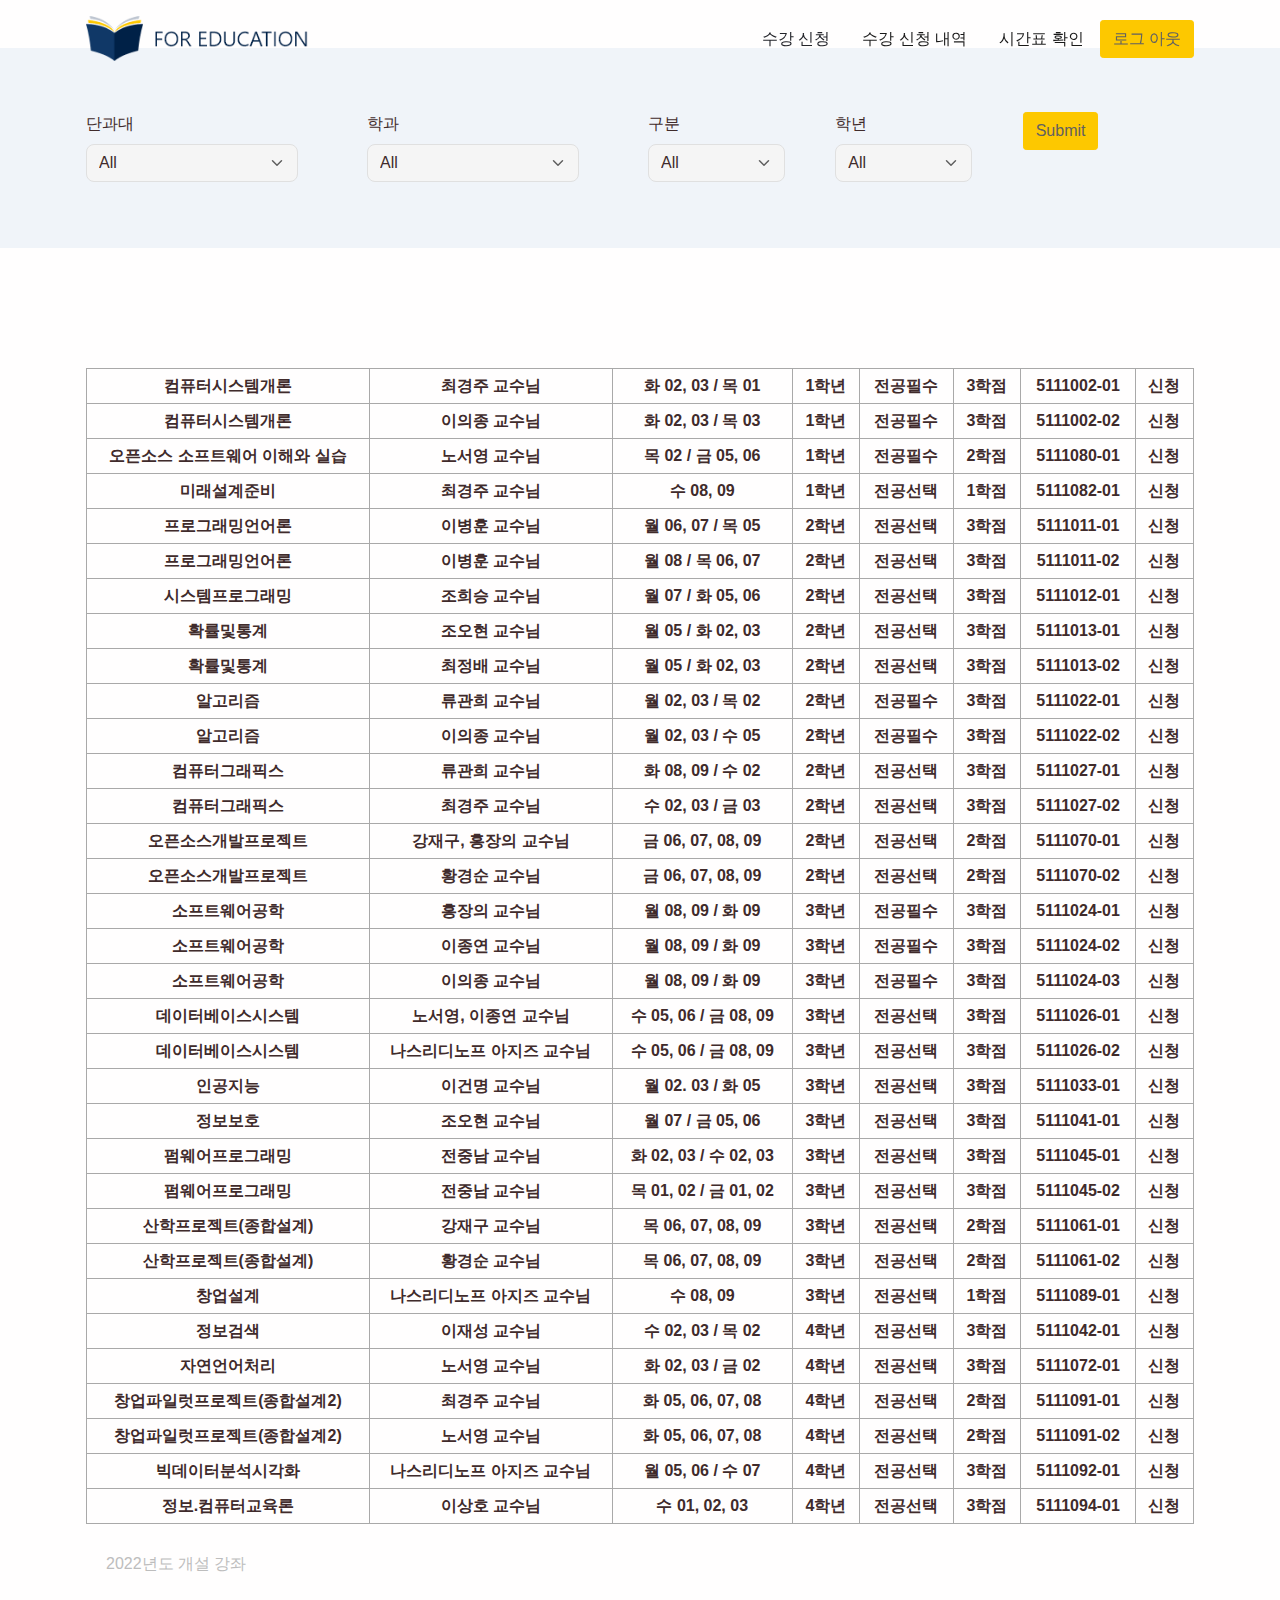
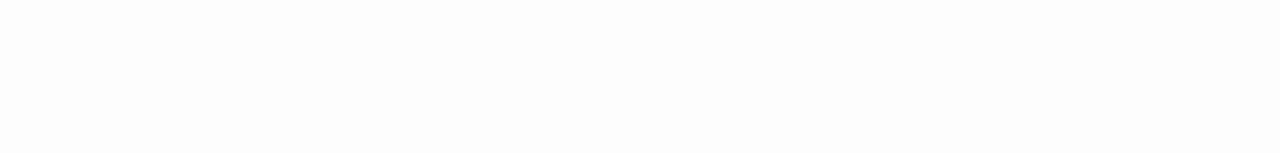
==== commit c3274dca: "완료" ====
--- a/public/index.html
+++ b/public/index.html
@@ -34,12 +34,13 @@
           border: 1px solid darkgray;
           border-collapse: collapse;
           text-align: center;
-          padding: 10px 10px;
+          padding: 5px 10px;
 
       }
       th {
           text-align: center;
       }
+      a { text-decoration:none }
       </style>      
       
 
@@ -98,7 +99,7 @@
                   <label class="form-label" for="inputCategories">단과대</label>
                   <select class="form-select" id="inputCategories">
                     <option selected="selected">All</option>
-                    <option value="0">전자정보대학</option>
+                    <option value="1">전자정보대학</option>
                     <option value="1">공과대학</option>
                     <option value="2">의과대학</option>
                     <option value="3">사회과학대학</option>
@@ -146,7 +147,7 @@
                   </select>
                 </div>
                 <div class="col-auto z-index-2">
-                  <a class="btn btn-primary order-1 order-lg-0" href="college.html">Submit</a>
+                  <button class="btn btn-primary" type="submit">Submit</button>
                 </div>
               </form>
             </div>
@@ -156,6 +157,380 @@
       </section>
 
 
+      <section>
+        
+        <div class="container">
+          <div class="row">
+             <div class="col-sm-12 mb-4">
+              <div class="con" style="display:flex;">
+                <table  style="width: 100%;">
+                  <caption style="margin: 20px;">2022년도 개설 강좌</caption>
+                  
+                  <tr>
+                      <th>컴퓨터시스템개론</th>
+                      <th>최경주 교수님</th>
+                      <th>화 02, 03 / 목 01</th>
+                      <th>1학년</th>
+                      <th>전공필수</th>
+                      <th>3학점</th>
+                      <th>5111002-01</th>
+                      <th>신청</th>
+                  </tr>
+
+                  <tr>
+                      <th>컴퓨터시스템개론</th>
+                      <th>이의종 교수님</th>
+                      <th>화 02, 03 / 목 03</th>
+                      <th>1학년</th>
+                      <th>전공필수</th>
+                      <th>3학점</th>
+                      <th>5111002-02</th>
+                      <th>신청</th>
+                  </tr>
+
+                  <tr>
+                      <th>오픈소스 소프트웨어 이해와 실습</th>
+                      <th>노서영 교수님</th>
+                      <th>목 02 / 금 05, 06</th>
+                      <th>1학년</th>
+                      <th>전공필수</th>
+                      <th>2학점</th>
+                      <th>5111080-01</th>
+                      <th>신청</th>
+                  </tr>
+
+                  <tr>
+                      <th>미래설계준비</th>
+                      <th>최경주 교수님</th>
+                      <th>수 08, 09</th>
+                      <th>1학년
+                      <th>전공선택</th>
+                      <th>1학점</th>
+                      <th>5111082-01</th>
+                      <th>신청</th>
+                  </tr>
+
+                  <tr>
+                      <th>프로그래밍언어론</th>
+                      <th>이병훈 교수님</th>
+                      <th>월 06, 07 / 목 05</th>
+                      <th>2학년</th>
+                      <th>전공선택</th>
+                      <th>3학점</th>
+                      <th>5111011-01</th>
+                      <th>신청</th>
+                  </th>
+
+                  <tr>
+                      <th>프로그래밍언어론</th>
+                      <th>이병훈 교수님</th>
+                      <th>월 08 / 목 06, 07</th>
+                      <th>2학년</th>
+                      <th>전공선택</th>
+                      <th>3학점</th>
+                      <th>5111011-02</th>
+                      <th>신청</th>
+                  </tr>
+
+                  <tr>
+                      <th>시스템프로그래밍</th>
+                      <th>조희승 교수님</th>
+                      <th>월 07 / 화 05, 06</th>
+                      <th>2학년</th>
+                      <th>전공선택</th>
+                      <th>3학점</th>
+                      <th>5111012-01</th>
+                      <th>신청</th>
+                  </tr>
+
+                  <tr>
+                      <th>확률및통계</th>
+                      <th>조오현 교수님</th>
+                      <th>월 05 / 화 02, 03</th>
+                      <th>2학년</th>
+                      <th>전공선택</th>
+                      <th>3학점</th>
+                      <th>5111013-01</th>
+                      <th>신청</th>
+                  </tr>
+
+                  <tr>
+                      <th>확률및통계</th>
+                      <th>최정배 교수님</th>
+                      <th>월 05 / 화 02, 03</th>
+                      <th>2학년</th>
+                      <th>전공선택</th>
+                      <th>3학점</th>
+                      <th>5111013-02</th>
+                      <th>신청</th>
+                  </tr>
+
+                  <tr>
+                      <th>알고리즘</th>
+                      <th>류관희 교수님</th>
+                      <th>월 02, 03 / 목 02</th>
+                      <th>2학년</th>
+                      <th>전공필수</th>
+                      <th>3학점</th>
+                      <th>5111022-01</th>
+                      <th>신청</th>
+                  </tr>
+
+                  <tr>
+                      <th>알고리즘</th>
+                      <th>이의종 교수님</th>
+                      <th>월 02, 03 / 수 05</th>
+                      <th>2학년</th>
+                      <th>전공필수</th>
+                      <th>3학점</th>
+                      <th>5111022-02</th>
+                      <th>신청</th>
+                  </tr>
+
+                  <tr>
+                      <th>컴퓨터그래픽스</th>
+                      <th>류관희 교수님</th>
+                      <th>화 08, 09 / 수 02</th>
+                      <th>2학년</th>
+                      <th>전공선택</th>
+                      <th>3학점</th>
+                      <th>5111027-01</th>
+                      <th>신청</th>
+                  </tr>
+
+                  <tr>
+                      <th>컴퓨터그래픽스</th>
+                      <th>최경주 교수님</th>
+                      <th>수 02, 03 / 금 03</th>
+                      <th>2학년</th>
+                      <th>전공선택</th>
+                      <th>3학점</th>
+                      <th>5111027-02</th>
+                      <th>신청</th>
+                  </tr>
+
+                  <tr>
+                      <th>오픈소스개발프로젝트</th>
+                      <th>강재구, 홍장의 교수님</th>
+                      <th>금 06, 07, 08, 09</th>
+                      <th>2학년</th>
+                      <th>전공선택</th>
+                      <th>2학점</th>
+                      <th>5111070-01</th>
+                      <th>신청</th>
+                  </tr>
+
+                  <tr>
+                    <th>오픈소스개발프로젝트</th>
+                      <th>황경순 교수님</th>
+                      <th>금 06, 07, 08, 09</th>
+                      <th>2학년</th>
+                      <th>전공선택</th>
+                      <th>2학점</th>
+                      <th>5111070-02</th>
+                      <th>신청</th>
+                  </tr>
+  
+                  <tr>
+                    <th>소프트웨어공학</th>
+                    <th>홍장의 교수님</th>
+                    <th>월 08, 09 / 화 09</th>
+                    <th>3학년</th>
+                    <th>전공필수</th>
+                    <th>3학점</th>
+                    <th>5111024-01</th>
+                    <th>신청</th>
+                  </tr>
+
+                  <tr>
+                    <th>소프트웨어공학</th>
+                    <th>이종연 교수님</th>
+                    <th>월 08, 09 / 화 09</th>
+                    <th>3학년</th>
+                    <th>전공필수</th>
+                    <th>3학점</th>
+                    <th>5111024-02</th>
+                    <th>신청</th>
+                  </tr>
+                  
+                  <tr>
+                    <th>소프트웨어공학</th>
+                    <th>이의종 교수님</th>
+                    <th>월 08, 09 / 화 09</th>
+                    <th>3학년</th>
+                    <th>전공필수</th>
+                    <th>3학점</th>
+                    <th>5111024-03</th>
+                    <th>신청</th>
+                  </tr>
+
+                  <tr>
+                    <th>데이터베이스시스템</th>
+                    <th>노서영, 이종연 교수님</th>
+                    <th>수 05, 06 / 금 08, 09</th>
+                    <th>3학년</th>
+                    <th>전공선택</th>
+                    <th>3학점</th>
+                    <th>5111026-01</th>
+                    <th>신청</th>
+                  </tr>
+
+                  <tr>
+                    <th>데이터베이스시스템</th>
+                    <th>나스리디노프 아지즈 교수님</th>
+                    <th>수 05, 06 / 금 08, 09</th>
+                    <th>3학년 <th>전공선택 <th>3학점 <th>5111026-02</th>
+                    <th>신청</th>
+                  </tr>
+
+                  <tr>
+                    <th>인공지능</th>
+                    <th>이건명 교수님</th>
+                    <th>월 02. 03 / 화 05</th>
+                    <th>3학년</th>
+                    <th>전공선택</th>
+                    <th>3학점</th>
+                    <th>5111033-01</th>
+                    <th>신청</th>
+                  </tr>
+
+                  <tr>
+                    <th>정보보호</th>
+                    <th>조오현 교수님</th>
+                    <th>월 07 / 금 05, 06</th>
+                    <th>3학년</th>
+                    <th>전공선택</th>
+                    <th>3학점</th>
+                    <th>5111041-01</th>
+                    <th>신청</th>
+                  </tr>
+
+                  <tr>
+                    <th>펌웨어프로그래밍</th>
+                    <th>전중남 교수님</th>
+                    <th>화 02, 03 / 수 02, 03</th>
+                    <th>3학년</th>
+                    <th>전공선택</th>
+                    <th>3학점</th>
+                    <th>5111045-01</th>
+                    <th>신청</th>
+                  </tr>
+
+                  <tr>
+                    <th>펌웨어프로그래밍</th>
+                    <th>전중남 교수님</th>
+                    <th>목 01, 02 / 금 01, 02</th>
+                    <th>3학년</th>
+                    <th>전공선택</th>
+                    <th>3학점</th>
+                    <th>5111045-02</th>
+                    <th>신청</th>
+                  </tr>
+
+                  <tr>
+                    <th>산학프로젝트(종합설계)</th>
+                    <th>강재구 교수님</th>
+                    <th>목 06, 07, 08, 09</th>
+                    <th>3학년</th>
+                    <th>전공선택</th>
+                    <th>2학점</th>
+                    <th>5111061-01</th>
+                    <th>신청</th>
+                  </tr>
+
+                  <tr>
+                    <th>산학프로젝트(종합설계)</th>
+                    <th>황경순 교수님</th>
+                    <th>목 06, 07, 08, 09</th>
+                    <th>3학년</th>
+                    <th>전공선택</th>
+                    <th>2학점</th>
+                    <th>5111061-02</th>
+                    <th>신청</th>
+                  </tr>
+
+                  <tr>
+                    <th>창업설계</th>
+                    <th>나스리디노프 아지즈 교수님</th>
+                    <th>수 08, 09</th>
+                    <th>3학년</th>
+                    <th>전공선택</th>
+                    <th>1학점</th>
+                    <th>5111089-01</th>
+                    <th>신청</th>
+                  </tr>
+
+                  <tr>
+                    <th>정보검색</th>
+                    <th>이재성 교수님</th>
+                    <th>수 02, 03 / 목 02</th>
+                    <th>4학년</th>
+                    <th>전공선택</th>
+                    <th>3학점</th>
+                    <th>5111042-01</th>
+                    <th>신청</th>
+                  </tr>
+
+                  <tr>
+                    <th>자연언어처리</th>
+                    <th>노서영 교수님</th>
+                    <th>화 02, 03 / 금 02</th>
+                    <th>4학년</th>
+                    <th>전공선택</th>
+                    <th>3학점</th>
+                    <th>5111072-01</th>
+                    <th>신청</th>
+                  </tr>
+
+                  <tr>
+                    <th>창업파일럿프로젝트(종합설계2)</th>
+                    <th>최경주 교수님</th>
+                    <th>화 05, 06, 07, 08</th>
+                    <th>4학년</th>
+                    <th>전공선택</th>
+                    <th>2학점</th>
+                    <th>5111091-01</th>
+                    <th>신청</th>
+                  </tr>
+
+                  <tr>
+                    <th>창업파일럿프로젝트(종합설계2)</th>
+                    <th>노서영 교수님</th>
+                    <th>화 05, 06, 07, 08</th>
+                    <th>4학년</th>
+                    <th>전공선택</th>
+                    <th>2학점</th>
+                    <th>5111091-02</th>
+                    <th>신청</th>
+                  </tr>
+
+                  <tr>
+                    <th>빅데이터분석시각화</th>
+                    <th>나스리디노프 아지즈 교수님</th>
+                    <th>월 05, 06 / 수 07</th>
+                    <th>4학년</th>
+                    <th>전공선택</th>
+                    <th>3학점</th>
+                    <th>5111092-01</th>
+                    <th>신청</th>
+                  </tr>
+
+                  <tr>
+                    <th>정보.컴퓨터교육론</th>
+                    <th>이상호 교수님</th>
+                    <th>수 01, 02, 03</th>
+                    <th>4학년</th>
+                    <th>전공선택</th>
+                    <th>3학점</th>
+                    <th>5111094-01</th>
+                    <th>신청</th>
+                  </tr>
+              </table>
+      </div>
+            </div>
+          </div>
+        </div>
+      </section>
     </body>
 
 </html>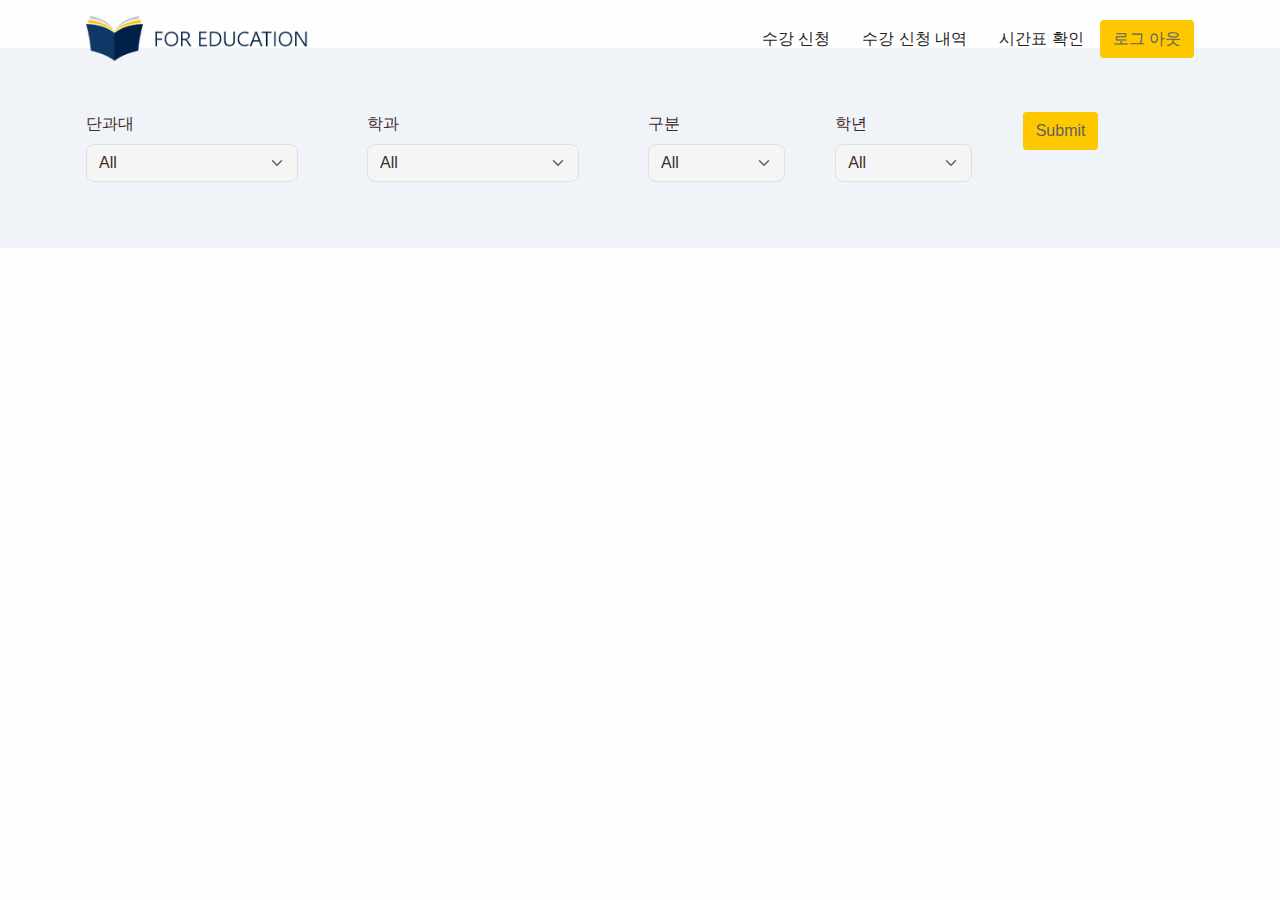
==== commit 1d44ae0c: "완료" ====
--- a/public/index.html
+++ b/public/index.html
@@ -34,13 +34,12 @@
           border: 1px solid darkgray;
           border-collapse: collapse;
           text-align: center;
-          padding: 5px 10px;
+          padding: 10px 10px;
 
       }
       th {
           text-align: center;
       }
-      a { text-decoration:none }
       </style>      
       
 
@@ -99,7 +98,7 @@
                   <label class="form-label" for="inputCategories">단과대</label>
                   <select class="form-select" id="inputCategories">
                     <option selected="selected">All</option>
-                    <option value="1">전자정보대학</option>
+                    <option value="0">전자정보대학</option>
                     <option value="1">공과대학</option>
                     <option value="2">의과대학</option>
                     <option value="3">사회과학대학</option>
@@ -147,7 +146,7 @@
                   </select>
                 </div>
                 <div class="col-auto z-index-2">
-                  <button class="btn btn-primary" type="submit">Submit</button>
+                  <a class="btn btn-primary order-1 order-lg-0" href="college.html">Submit</a>
                 </div>
               </form>
             </div>
@@ -157,380 +156,6 @@
       </section>
 
 
-      <section>
-        
-        <div class="container">
-          <div class="row">
-             <div class="col-sm-12 mb-4">
-              <div class="con" style="display:flex;">
-                <table  style="width: 100%;">
-                  <caption style="margin: 20px;">2022년도 개설 강좌</caption>
-                  
-                  <tr>
-                      <th>컴퓨터시스템개론</th>
-                      <th>최경주 교수님</th>
-                      <th>화 02, 03 / 목 01</th>
-                      <th>1학년</th>
-                      <th>전공필수</th>
-                      <th>3학점</th>
-                      <th>5111002-01</th>
-                      <th>신청</th>
-                  </tr>
-
-                  <tr>
-                      <th>컴퓨터시스템개론</th>
-                      <th>이의종 교수님</th>
-                      <th>화 02, 03 / 목 03</th>
-                      <th>1학년</th>
-                      <th>전공필수</th>
-                      <th>3학점</th>
-                      <th>5111002-02</th>
-                      <th>신청</th>
-                  </tr>
-
-                  <tr>
-                      <th>오픈소스 소프트웨어 이해와 실습</th>
-                      <th>노서영 교수님</th>
-                      <th>목 02 / 금 05, 06</th>
-                      <th>1학년</th>
-                      <th>전공필수</th>
-                      <th>2학점</th>
-                      <th>5111080-01</th>
-                      <th>신청</th>
-                  </tr>
-
-                  <tr>
-                      <th>미래설계준비</th>
-                      <th>최경주 교수님</th>
-                      <th>수 08, 09</th>
-                      <th>1학년
-                      <th>전공선택</th>
-                      <th>1학점</th>
-                      <th>5111082-01</th>
-                      <th>신청</th>
-                  </tr>
-
-                  <tr>
-                      <th>프로그래밍언어론</th>
-                      <th>이병훈 교수님</th>
-                      <th>월 06, 07 / 목 05</th>
-                      <th>2학년</th>
-                      <th>전공선택</th>
-                      <th>3학점</th>
-                      <th>5111011-01</th>
-                      <th>신청</th>
-                  </th>
-
-                  <tr>
-                      <th>프로그래밍언어론</th>
-                      <th>이병훈 교수님</th>
-                      <th>월 08 / 목 06, 07</th>
-                      <th>2학년</th>
-                      <th>전공선택</th>
-                      <th>3학점</th>
-                      <th>5111011-02</th>
-                      <th>신청</th>
-                  </tr>
-
-                  <tr>
-                      <th>시스템프로그래밍</th>
-                      <th>조희승 교수님</th>
-                      <th>월 07 / 화 05, 06</th>
-                      <th>2학년</th>
-                      <th>전공선택</th>
-                      <th>3학점</th>
-                      <th>5111012-01</th>
-                      <th>신청</th>
-                  </tr>
-
-                  <tr>
-                      <th>확률및통계</th>
-                      <th>조오현 교수님</th>
-                      <th>월 05 / 화 02, 03</th>
-                      <th>2학년</th>
-                      <th>전공선택</th>
-                      <th>3학점</th>
-                      <th>5111013-01</th>
-                      <th>신청</th>
-                  </tr>
-
-                  <tr>
-                      <th>확률및통계</th>
-                      <th>최정배 교수님</th>
-                      <th>월 05 / 화 02, 03</th>
-                      <th>2학년</th>
-                      <th>전공선택</th>
-                      <th>3학점</th>
-                      <th>5111013-02</th>
-                      <th>신청</th>
-                  </tr>
-
-                  <tr>
-                      <th>알고리즘</th>
-                      <th>류관희 교수님</th>
-                      <th>월 02, 03 / 목 02</th>
-                      <th>2학년</th>
-                      <th>전공필수</th>
-                      <th>3학점</th>
-                      <th>5111022-01</th>
-                      <th>신청</th>
-                  </tr>
-
-                  <tr>
-                      <th>알고리즘</th>
-                      <th>이의종 교수님</th>
-                      <th>월 02, 03 / 수 05</th>
-                      <th>2학년</th>
-                      <th>전공필수</th>
-                      <th>3학점</th>
-                      <th>5111022-02</th>
-                      <th>신청</th>
-                  </tr>
-
-                  <tr>
-                      <th>컴퓨터그래픽스</th>
-                      <th>류관희 교수님</th>
-                      <th>화 08, 09 / 수 02</th>
-                      <th>2학년</th>
-                      <th>전공선택</th>
-                      <th>3학점</th>
-                      <th>5111027-01</th>
-                      <th>신청</th>
-                  </tr>
-
-                  <tr>
-                      <th>컴퓨터그래픽스</th>
-                      <th>최경주 교수님</th>
-                      <th>수 02, 03 / 금 03</th>
-                      <th>2학년</th>
-                      <th>전공선택</th>
-                      <th>3학점</th>
-                      <th>5111027-02</th>
-                      <th>신청</th>
-                  </tr>
-
-                  <tr>
-                      <th>오픈소스개발프로젝트</th>
-                      <th>강재구, 홍장의 교수님</th>
-                      <th>금 06, 07, 08, 09</th>
-                      <th>2학년</th>
-                      <th>전공선택</th>
-                      <th>2학점</th>
-                      <th>5111070-01</th>
-                      <th>신청</th>
-                  </tr>
-
-                  <tr>
-                    <th>오픈소스개발프로젝트</th>
-                      <th>황경순 교수님</th>
-                      <th>금 06, 07, 08, 09</th>
-                      <th>2학년</th>
-                      <th>전공선택</th>
-                      <th>2학점</th>
-                      <th>5111070-02</th>
-                      <th>신청</th>
-                  </tr>
-  
-                  <tr>
-                    <th>소프트웨어공학</th>
-                    <th>홍장의 교수님</th>
-                    <th>월 08, 09 / 화 09</th>
-                    <th>3학년</th>
-                    <th>전공필수</th>
-                    <th>3학점</th>
-                    <th>5111024-01</th>
-                    <th>신청</th>
-                  </tr>
-
-                  <tr>
-                    <th>소프트웨어공학</th>
-                    <th>이종연 교수님</th>
-                    <th>월 08, 09 / 화 09</th>
-                    <th>3학년</th>
-                    <th>전공필수</th>
-                    <th>3학점</th>
-                    <th>5111024-02</th>
-                    <th>신청</th>
-                  </tr>
-                  
-                  <tr>
-                    <th>소프트웨어공학</th>
-                    <th>이의종 교수님</th>
-                    <th>월 08, 09 / 화 09</th>
-                    <th>3학년</th>
-                    <th>전공필수</th>
-                    <th>3학점</th>
-                    <th>5111024-03</th>
-                    <th>신청</th>
-                  </tr>
-
-                  <tr>
-                    <th>데이터베이스시스템</th>
-                    <th>노서영, 이종연 교수님</th>
-                    <th>수 05, 06 / 금 08, 09</th>
-                    <th>3학년</th>
-                    <th>전공선택</th>
-                    <th>3학점</th>
-                    <th>5111026-01</th>
-                    <th>신청</th>
-                  </tr>
-
-                  <tr>
-                    <th>데이터베이스시스템</th>
-                    <th>나스리디노프 아지즈 교수님</th>
-                    <th>수 05, 06 / 금 08, 09</th>
-                    <th>3학년 <th>전공선택 <th>3학점 <th>5111026-02</th>
-                    <th>신청</th>
-                  </tr>
-
-                  <tr>
-                    <th>인공지능</th>
-                    <th>이건명 교수님</th>
-                    <th>월 02. 03 / 화 05</th>
-                    <th>3학년</th>
-                    <th>전공선택</th>
-                    <th>3학점</th>
-                    <th>5111033-01</th>
-                    <th>신청</th>
-                  </tr>
-
-                  <tr>
-                    <th>정보보호</th>
-                    <th>조오현 교수님</th>
-                    <th>월 07 / 금 05, 06</th>
-                    <th>3학년</th>
-                    <th>전공선택</th>
-                    <th>3학점</th>
-                    <th>5111041-01</th>
-                    <th>신청</th>
-                  </tr>
-
-                  <tr>
-                    <th>펌웨어프로그래밍</th>
-                    <th>전중남 교수님</th>
-                    <th>화 02, 03 / 수 02, 03</th>
-                    <th>3학년</th>
-                    <th>전공선택</th>
-                    <th>3학점</th>
-                    <th>5111045-01</th>
-                    <th>신청</th>
-                  </tr>
-
-                  <tr>
-                    <th>펌웨어프로그래밍</th>
-                    <th>전중남 교수님</th>
-                    <th>목 01, 02 / 금 01, 02</th>
-                    <th>3학년</th>
-                    <th>전공선택</th>
-                    <th>3학점</th>
-                    <th>5111045-02</th>
-                    <th>신청</th>
-                  </tr>
-
-                  <tr>
-                    <th>산학프로젝트(종합설계)</th>
-                    <th>강재구 교수님</th>
-                    <th>목 06, 07, 08, 09</th>
-                    <th>3학년</th>
-                    <th>전공선택</th>
-                    <th>2학점</th>
-                    <th>5111061-01</th>
-                    <th>신청</th>
-                  </tr>
-
-                  <tr>
-                    <th>산학프로젝트(종합설계)</th>
-                    <th>황경순 교수님</th>
-                    <th>목 06, 07, 08, 09</th>
-                    <th>3학년</th>
-                    <th>전공선택</th>
-                    <th>2학점</th>
-                    <th>5111061-02</th>
-                    <th>신청</th>
-                  </tr>
-
-                  <tr>
-                    <th>창업설계</th>
-                    <th>나스리디노프 아지즈 교수님</th>
-                    <th>수 08, 09</th>
-                    <th>3학년</th>
-                    <th>전공선택</th>
-                    <th>1학점</th>
-                    <th>5111089-01</th>
-                    <th>신청</th>
-                  </tr>
-
-                  <tr>
-                    <th>정보검색</th>
-                    <th>이재성 교수님</th>
-                    <th>수 02, 03 / 목 02</th>
-                    <th>4학년</th>
-                    <th>전공선택</th>
-                    <th>3학점</th>
-                    <th>5111042-01</th>
-                    <th>신청</th>
-                  </tr>
-
-                  <tr>
-                    <th>자연언어처리</th>
-                    <th>노서영 교수님</th>
-                    <th>화 02, 03 / 금 02</th>
-                    <th>4학년</th>
-                    <th>전공선택</th>
-                    <th>3학점</th>
-                    <th>5111072-01</th>
-                    <th>신청</th>
-                  </tr>
-
-                  <tr>
-                    <th>창업파일럿프로젝트(종합설계2)</th>
-                    <th>최경주 교수님</th>
-                    <th>화 05, 06, 07, 08</th>
-                    <th>4학년</th>
-                    <th>전공선택</th>
-                    <th>2학점</th>
-                    <th>5111091-01</th>
-                    <th>신청</th>
-                  </tr>
-
-                  <tr>
-                    <th>창업파일럿프로젝트(종합설계2)</th>
-                    <th>노서영 교수님</th>
-                    <th>화 05, 06, 07, 08</th>
-                    <th>4학년</th>
-                    <th>전공선택</th>
-                    <th>2학점</th>
-                    <th>5111091-02</th>
-                    <th>신청</th>
-                  </tr>
-
-                  <tr>
-                    <th>빅데이터분석시각화</th>
-                    <th>나스리디노프 아지즈 교수님</th>
-                    <th>월 05, 06 / 수 07</th>
-                    <th>4학년</th>
-                    <th>전공선택</th>
-                    <th>3학점</th>
-                    <th>5111092-01</th>
-                    <th>신청</th>
-                  </tr>
-
-                  <tr>
-                    <th>정보.컴퓨터교육론</th>
-                    <th>이상호 교수님</th>
-                    <th>수 01, 02, 03</th>
-                    <th>4학년</th>
-                    <th>전공선택</th>
-                    <th>3학점</th>
-                    <th>5111094-01</th>
-                    <th>신청</th>
-                  </tr>
-              </table>
-      </div>
-            </div>
-          </div>
-        </div>
-      </section>
     </body>
 
 </html>